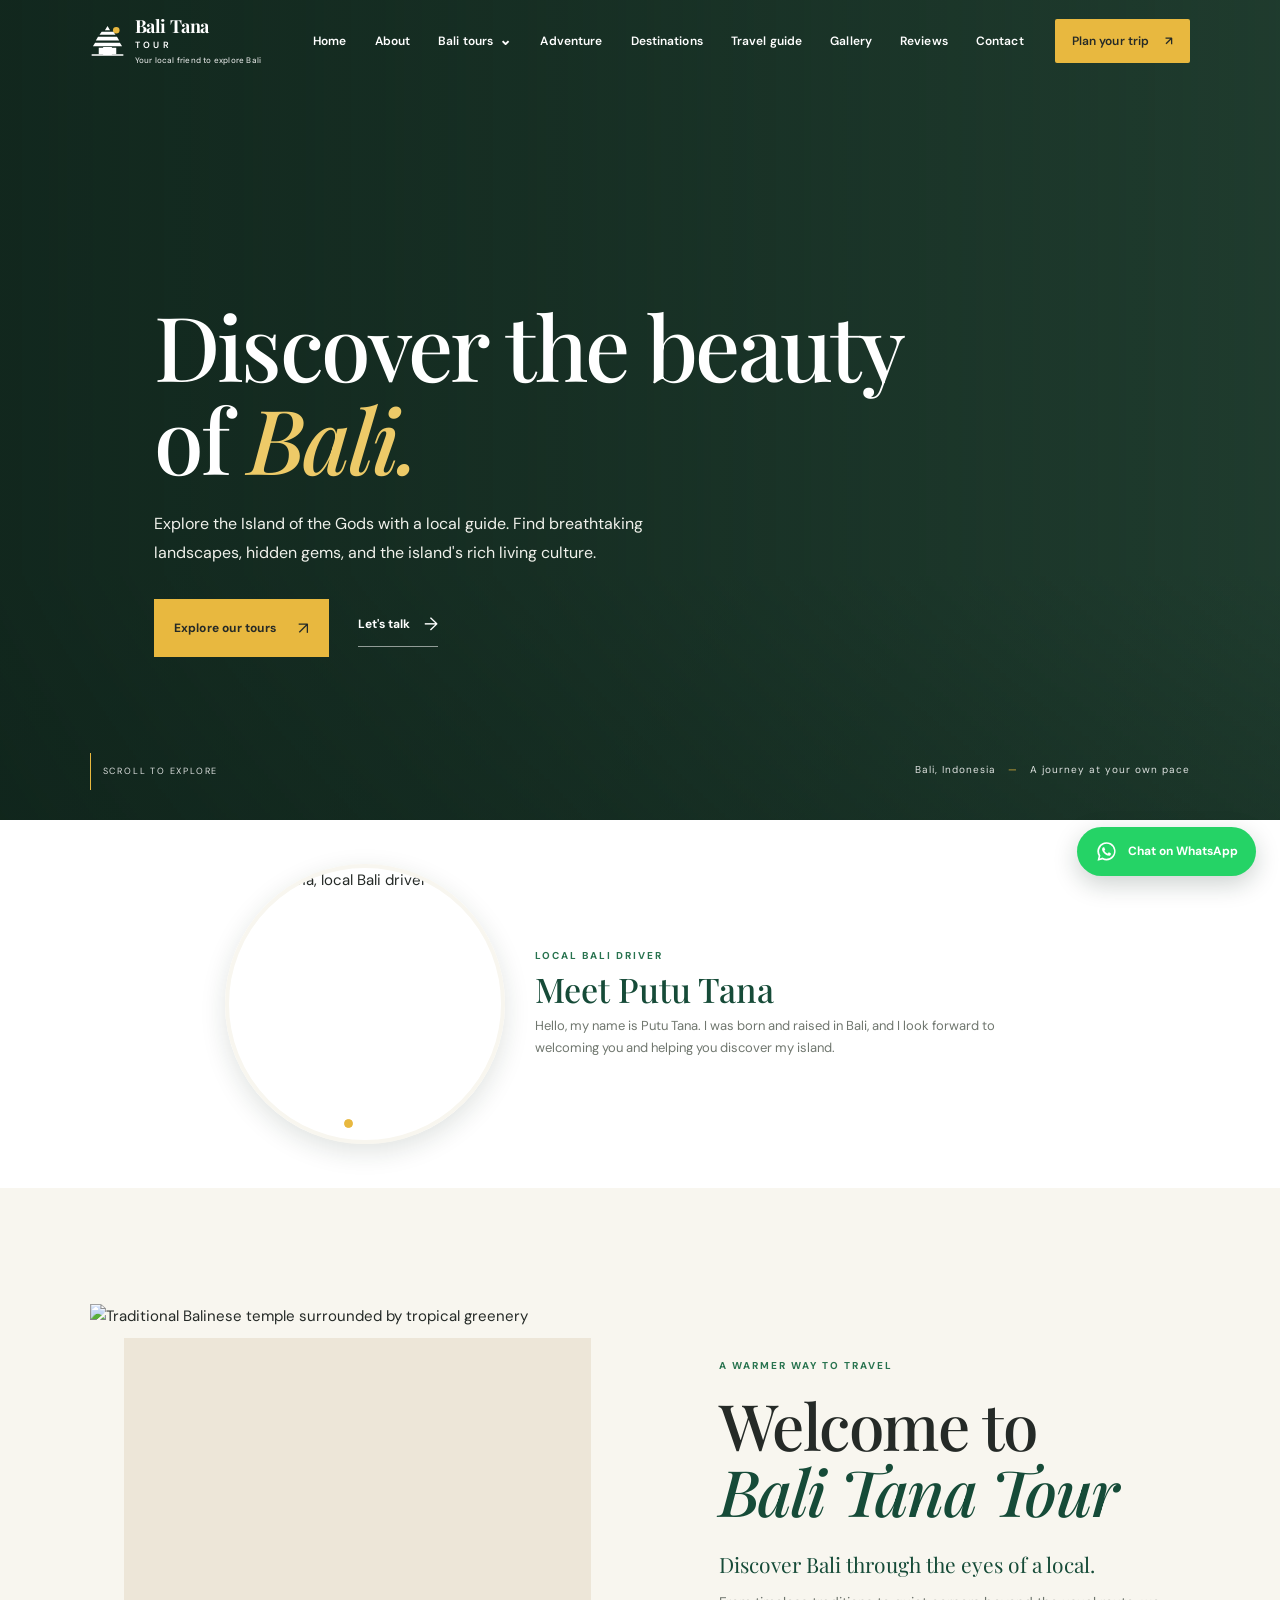
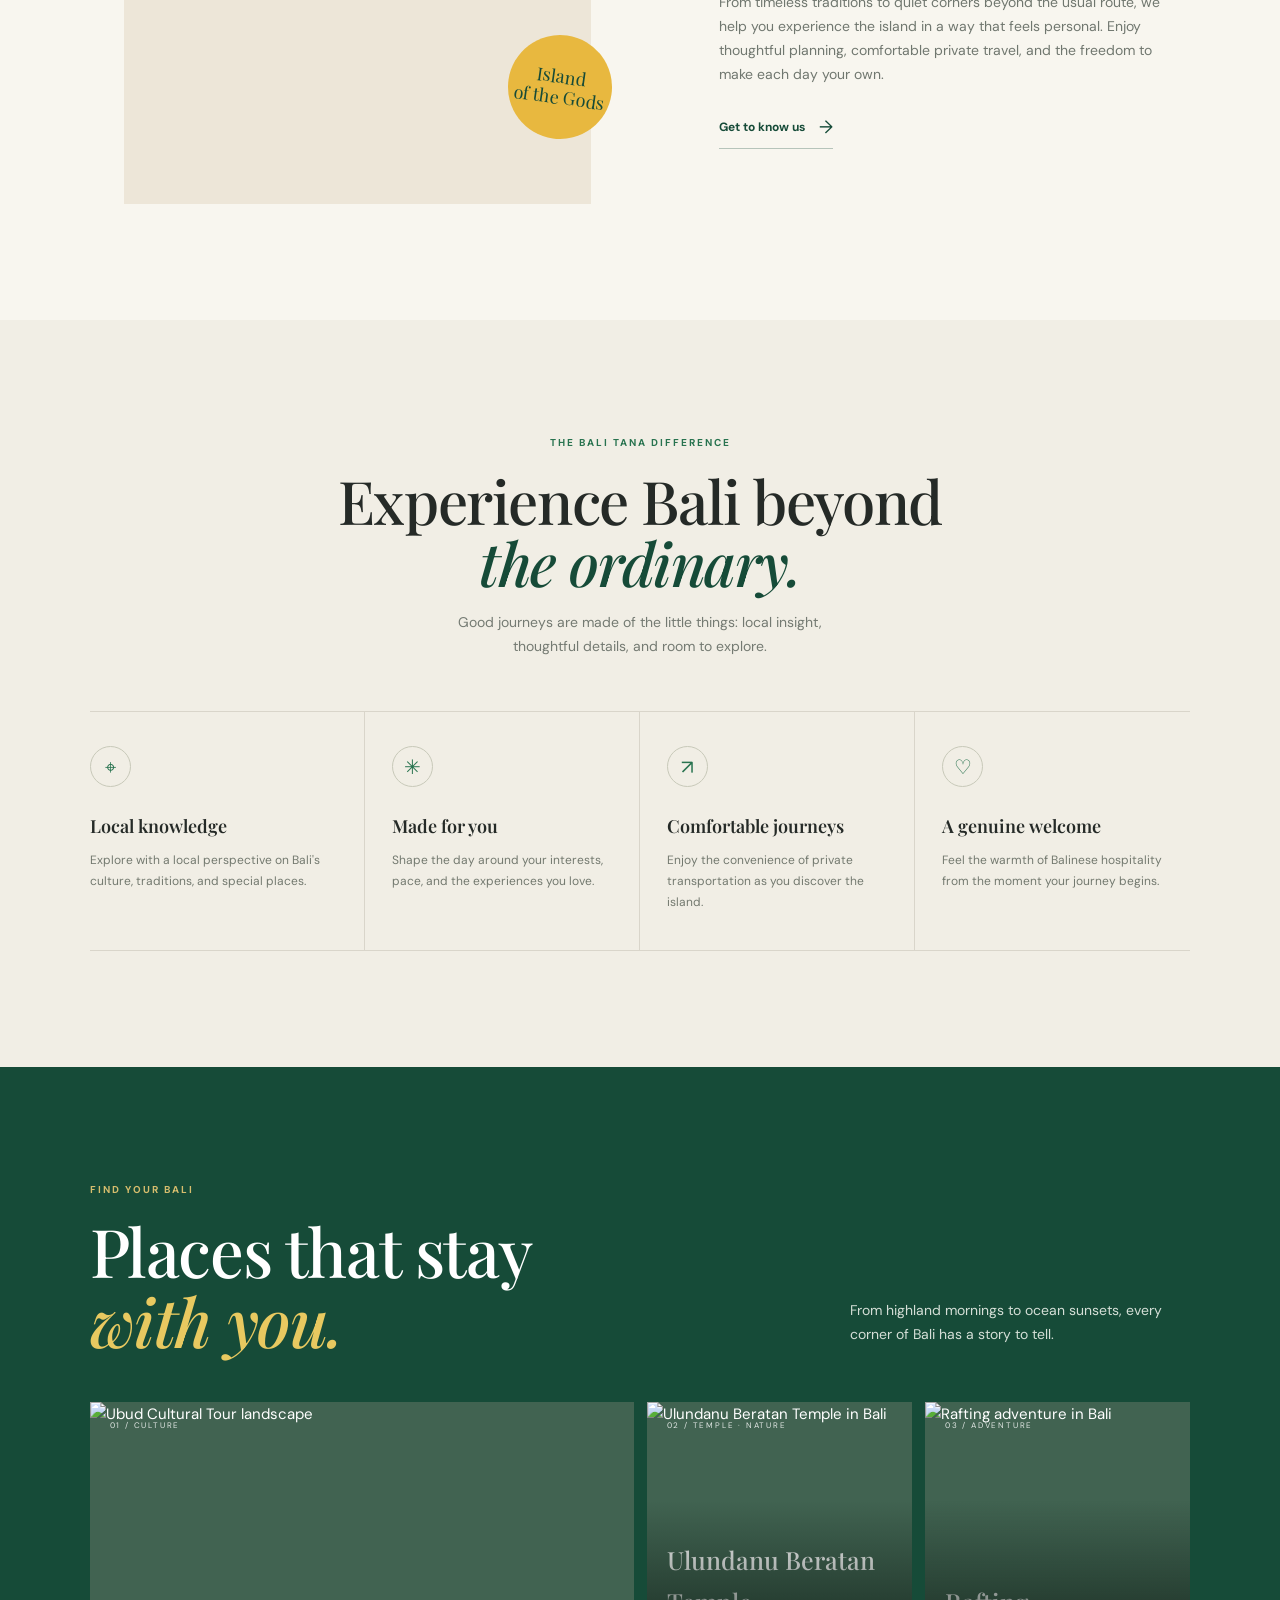
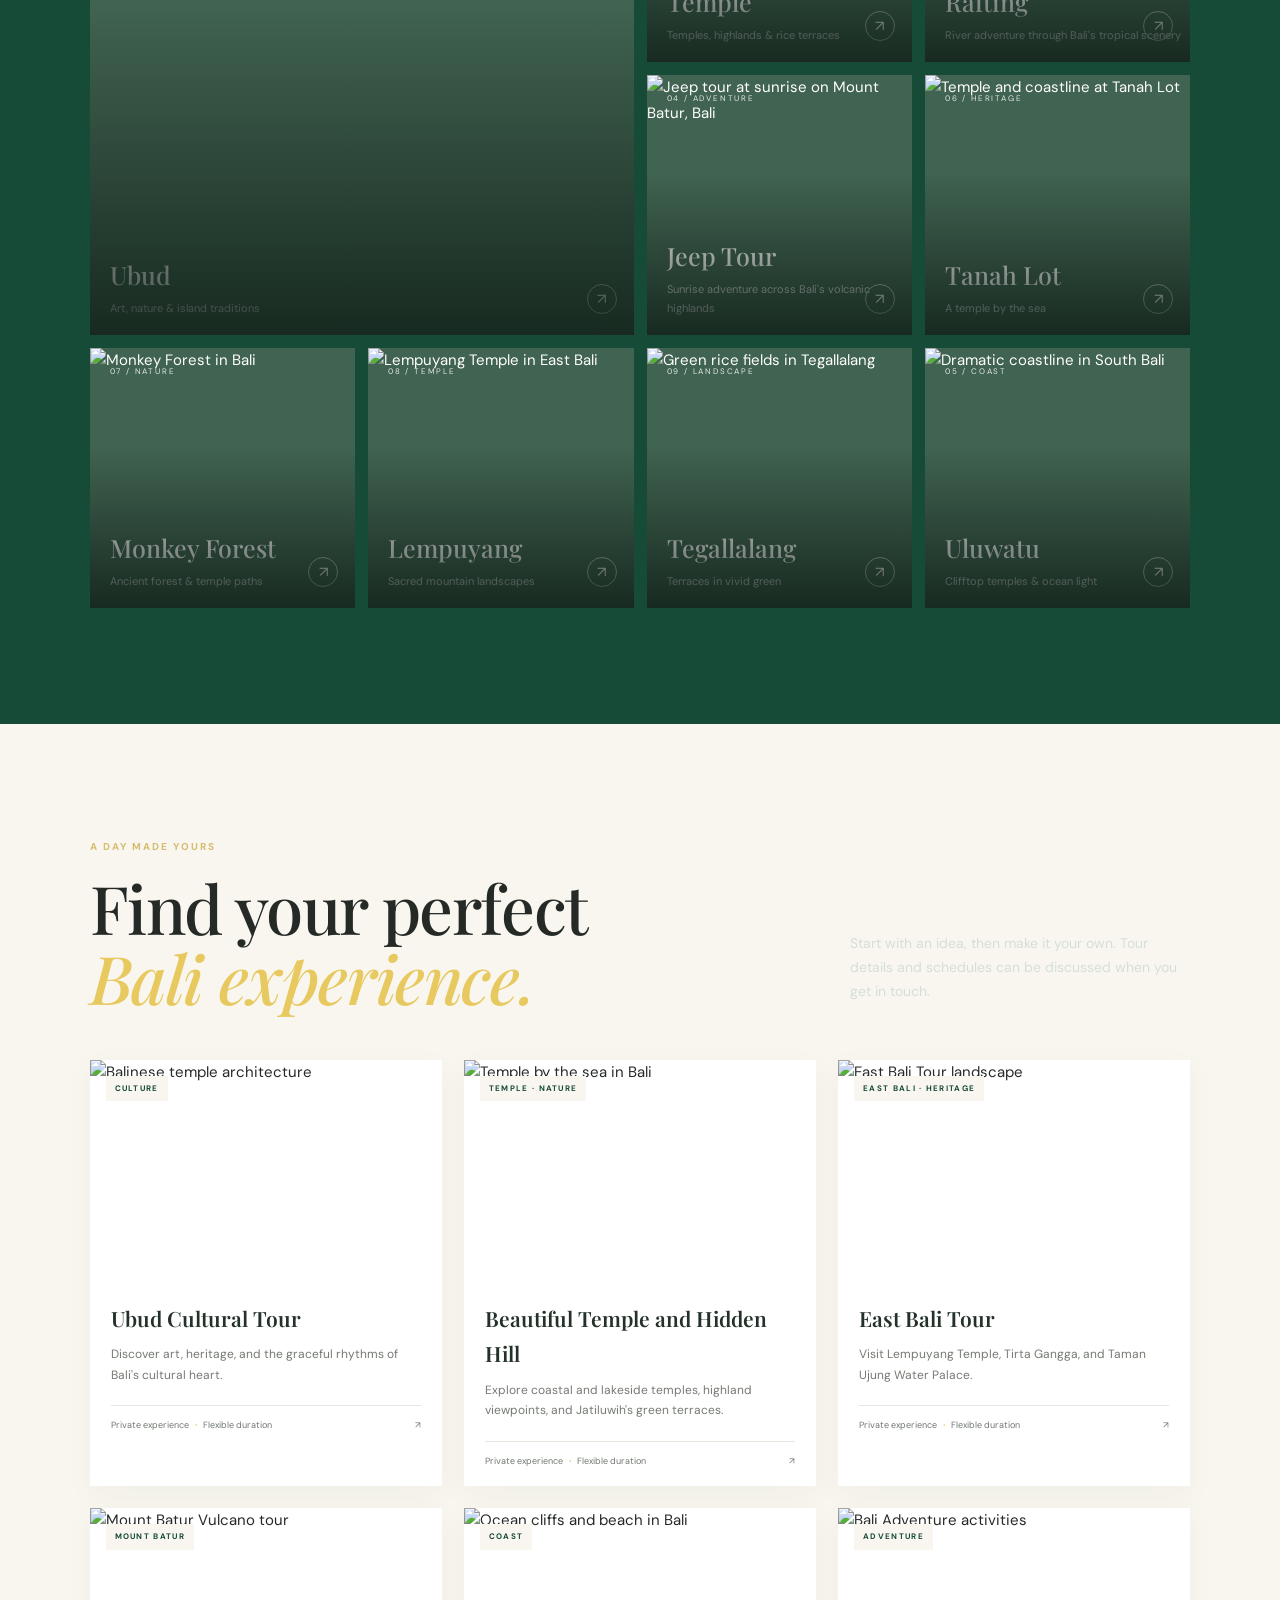
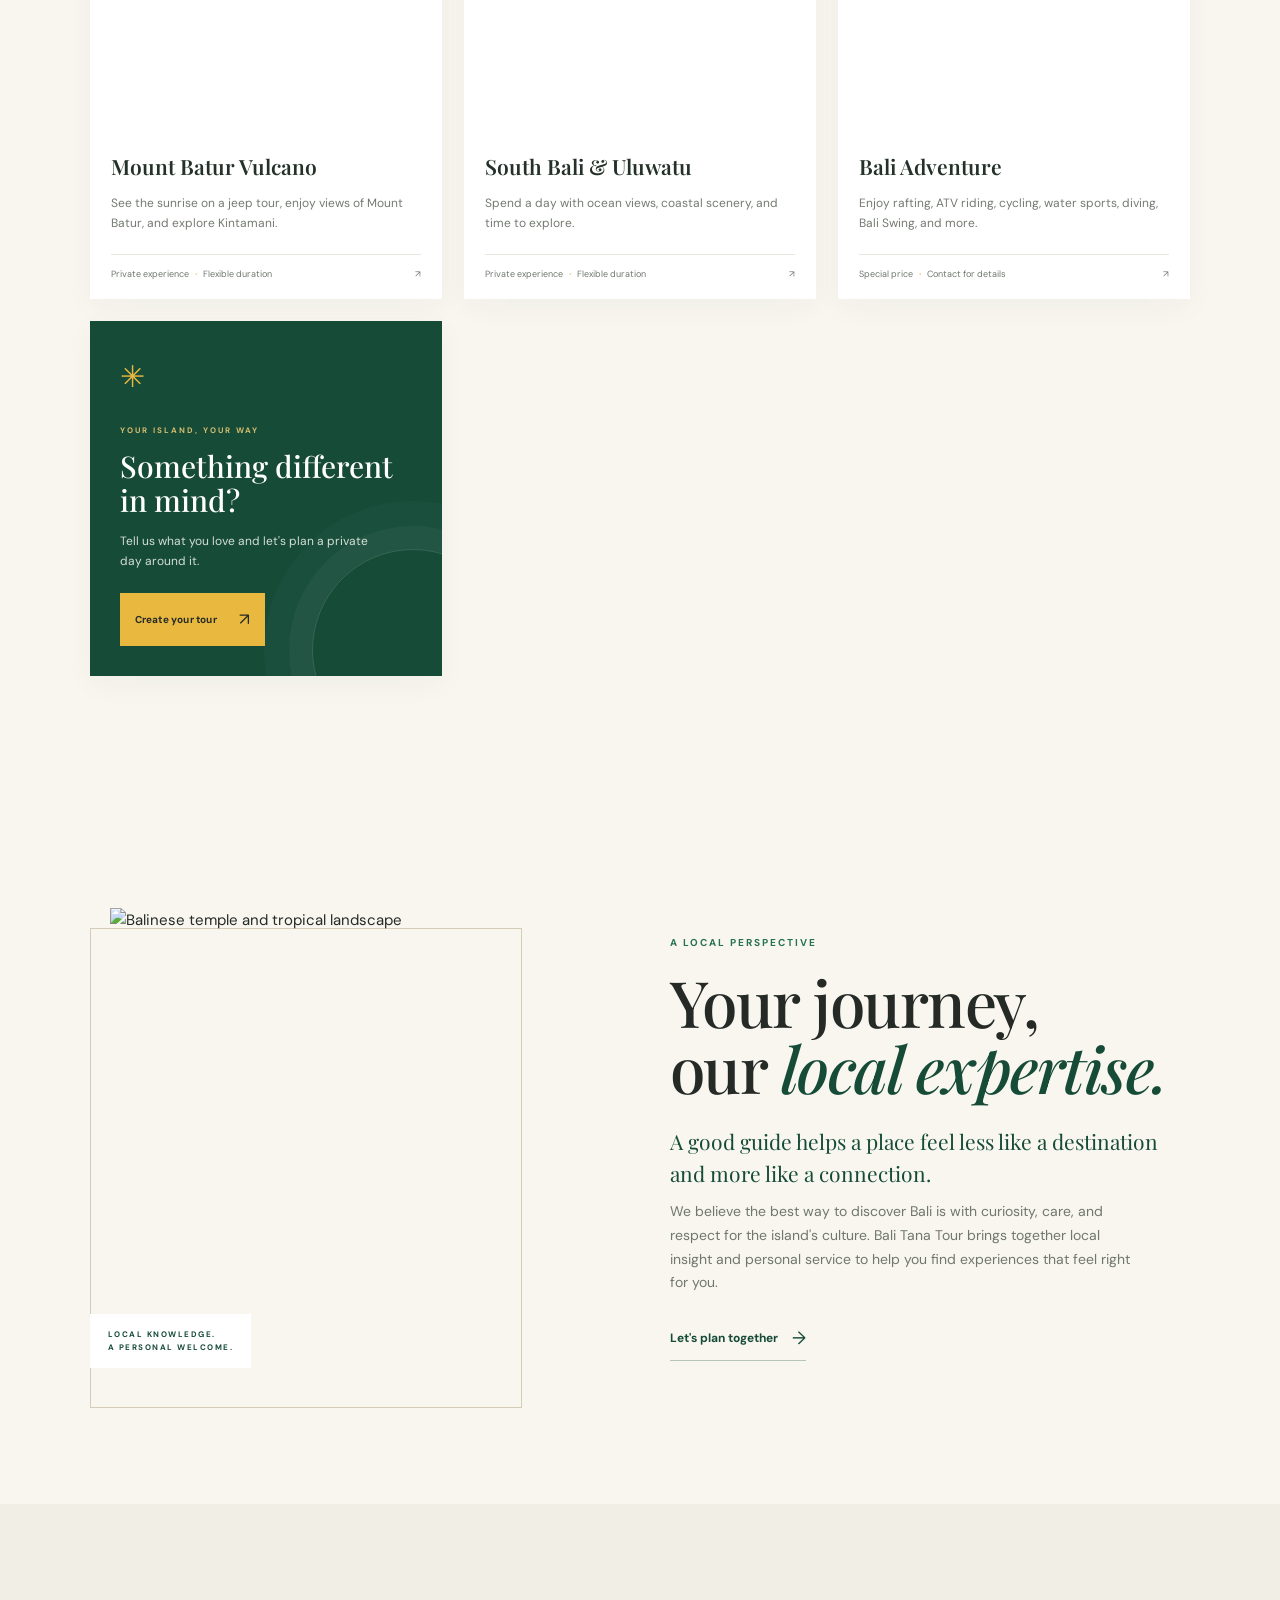
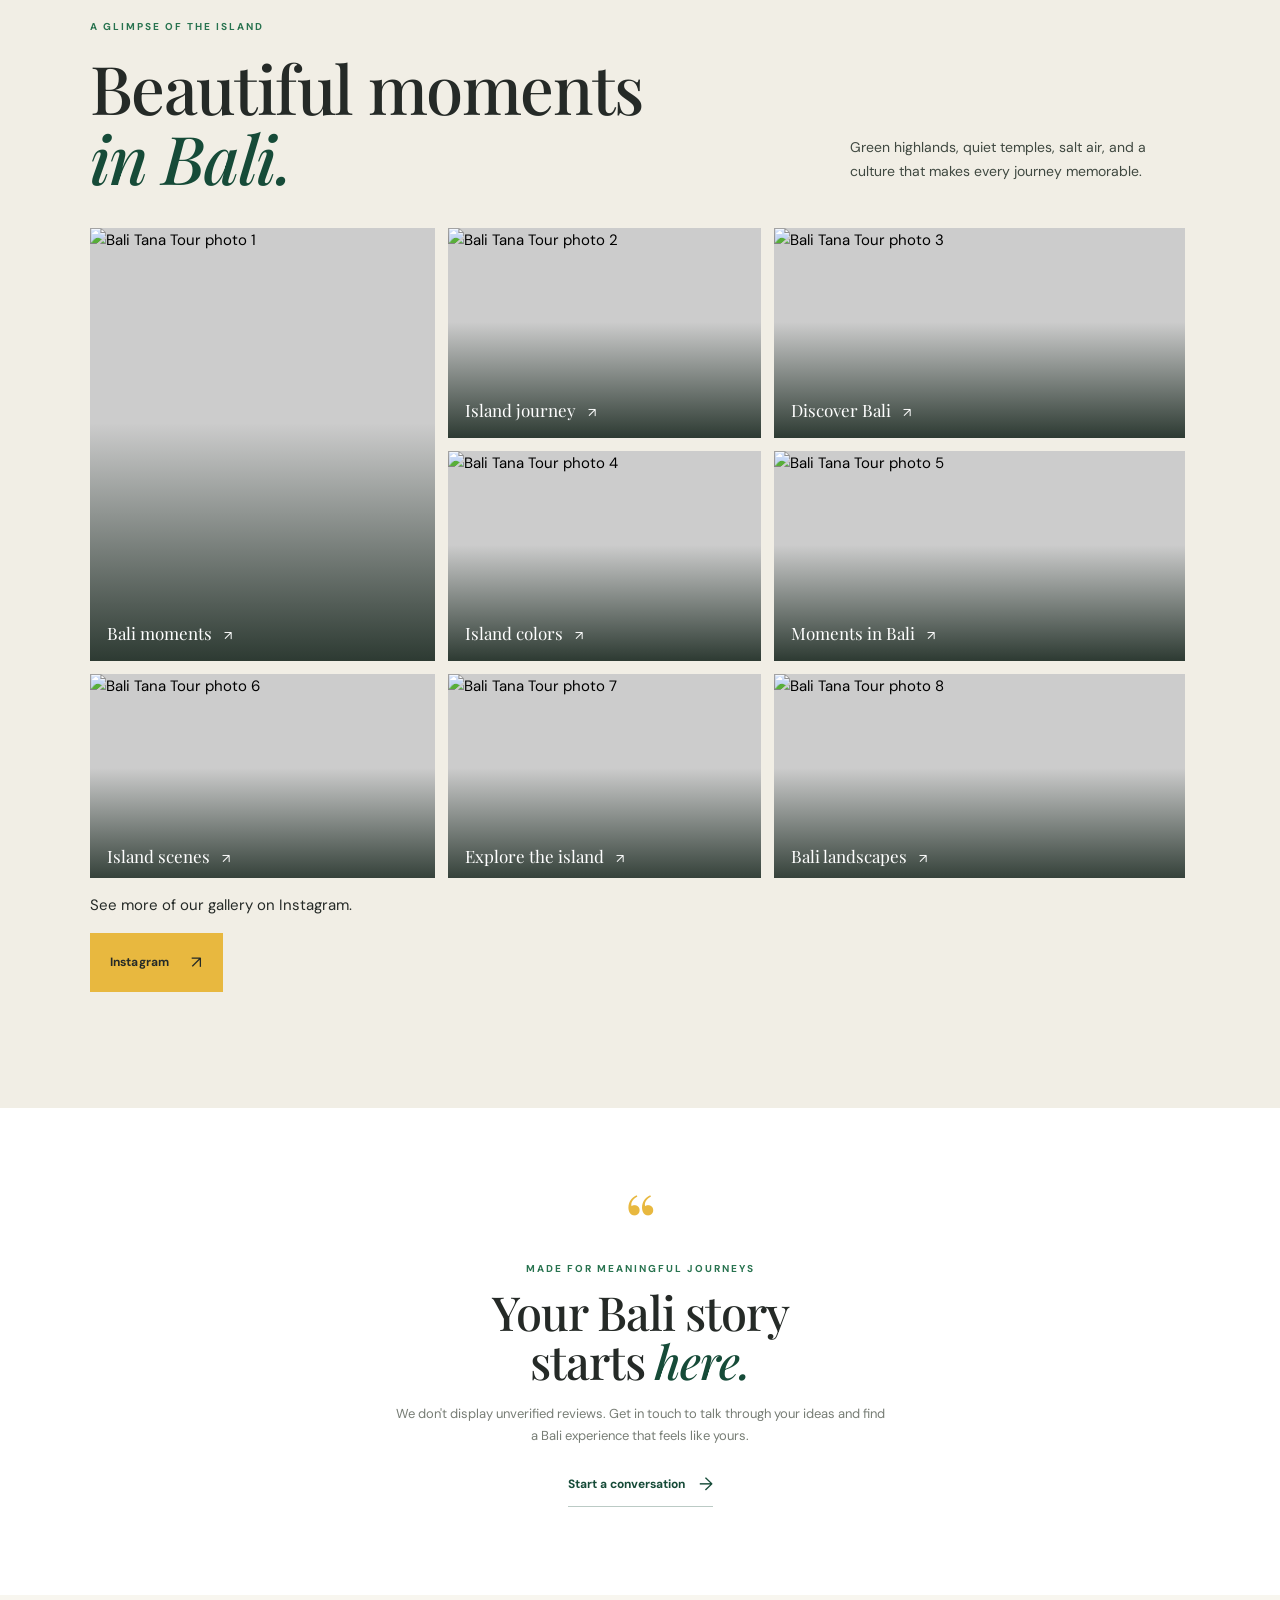
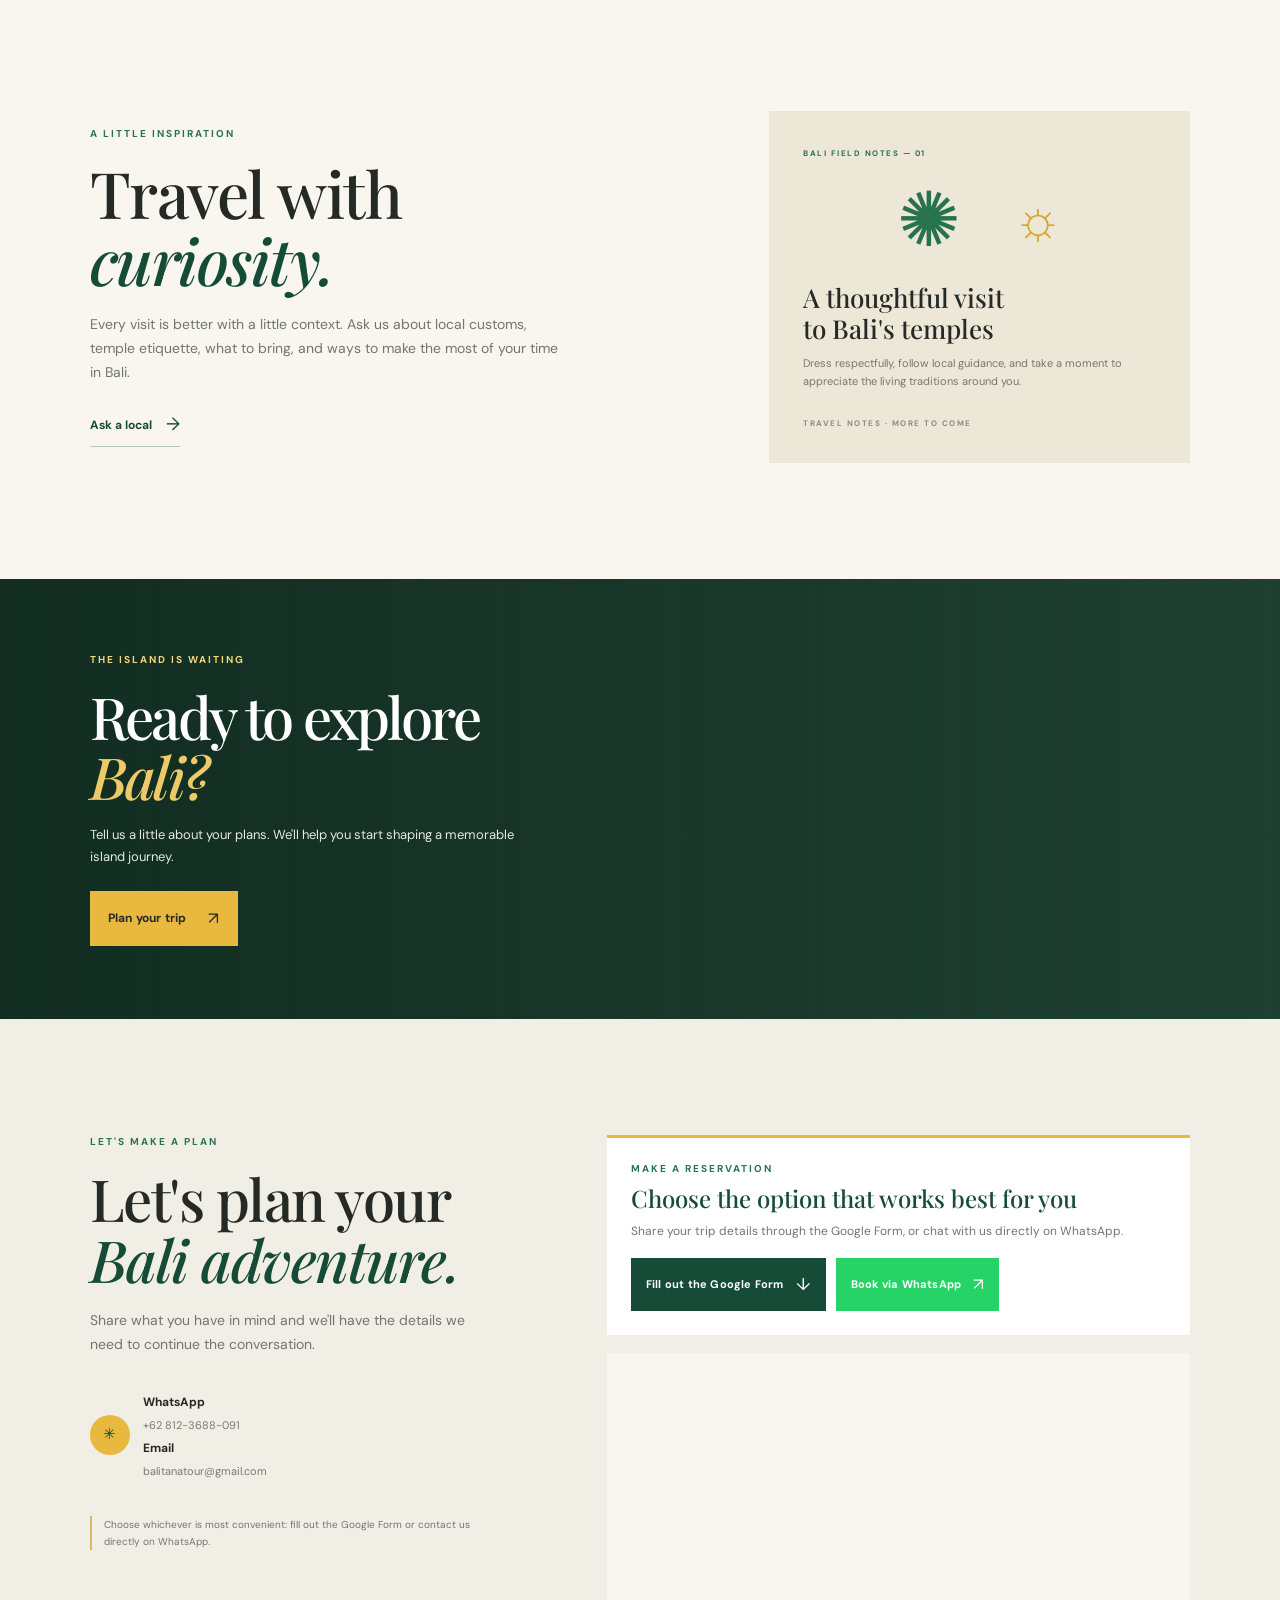
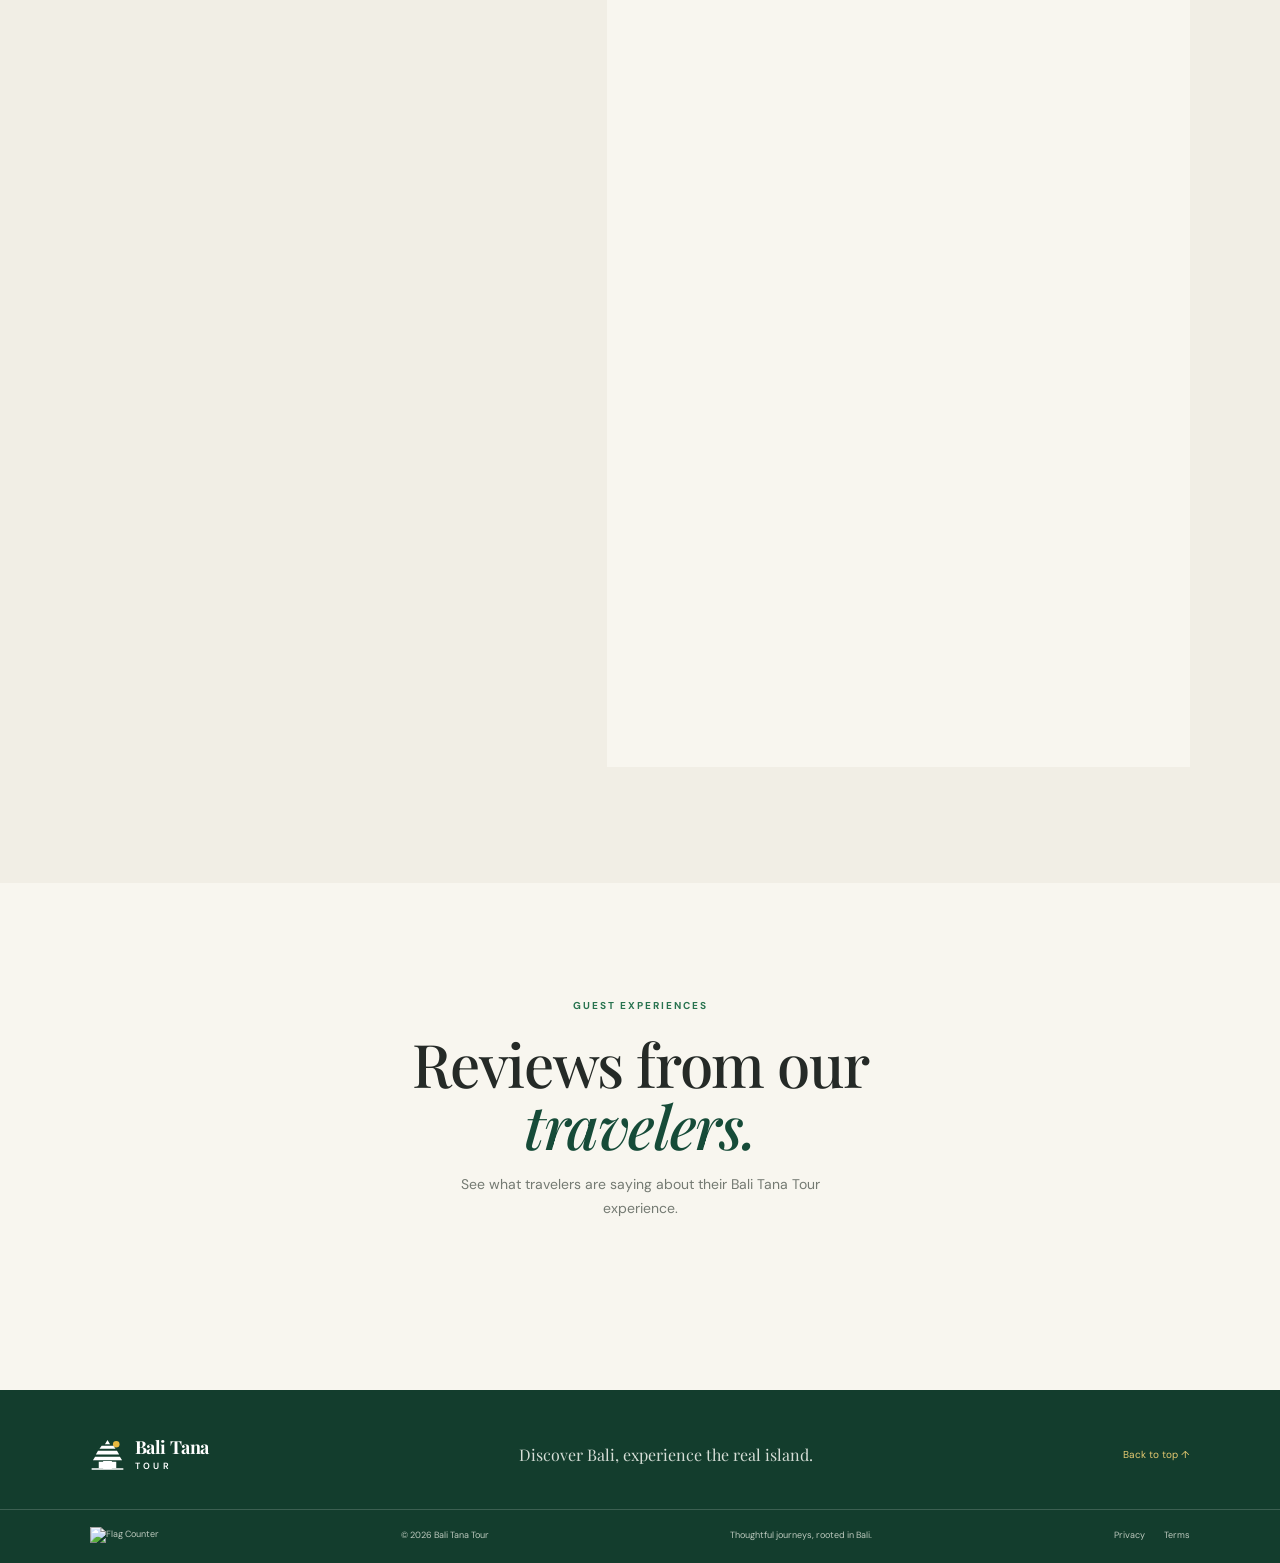
==== index.html @ b3847fdd "Update index.html" ====
<!DOCTYPE html>
<html lang="en">
<head>
  <meta charset="UTF-8" />
  <meta name="viewport" content="width=device-width, initial-scale=1" />
  <meta name="theme-color" content="#164b38" />
  <meta name="description" content="Discover Bali through the eyes of a local. Explore private tours, cultural experiences, and the island's most beautiful destinations with Bali Tana Tour." />
  <title>Bali Tana Tour | Discover Bali with a Local</title>
  <link rel="preconnect" href="https://images.unsplash.com" />
  <link rel="preconnect" href="https://fonts.googleapis.com" />
  <link rel="preconnect" href="https://fonts.gstatic.com" crossorigin />
  <link href="https://fonts.googleapis.com/css2?family=DM+Sans:wght@400;500;600;700&family=Playfair+Display:wght@500;600;700&display=swap" rel="stylesheet" />
  <link rel="stylesheet" href="styles.css" />
</head>
<body>
  <header class="site-header" id="top">
    <a class="brand" href="#top" aria-label="Bali Tana Tour home">
      <span class="brand-mark" aria-hidden="true"><svg viewBox="0 0 48 48" role="img" aria-hidden="true"><circle cx="36" cy="10" r="4.5" fill="#e8b83f"/><path d="M24 4 20.5 10h7L24 4Zm-8 8h16l3 4H13l3-4Zm-5 7h26l3 5H8l3-5Zm-4 8h34l3 5H4l3-5Zm5 7h24v9H12z" fill="currentColor"/><path d="M19 34h10v9H19z" fill="none" stroke="currentColor" stroke-width="2"/><path d="M3 44h42" fill="none" stroke="currentColor" stroke-width="2" stroke-linecap="round"/></svg></span>
      <span class="brand-name">Bali Tana <span>Tour</span><span class="brand-tagline">Your local friend to explore Bali</span></span>
    </a>
    <button class="menu-toggle" aria-label="Open navigation" aria-expanded="false"><span></span><span></span></button>
    <nav class="main-nav" aria-label="Main navigation">
      <a href="#top">Home</a><a href="#about">About</a><div class="nav-trip-menu"><button class="nav-trip-toggle" type="button" aria-expanded="false" aria-controls="home-trip-options">Bali tours <span aria-hidden="true">⌄</span></button><div class="nav-trip-options" id="home-trip-options"><a href="ubud-cultural-tour.html">Ubud Cultural Tour</a><a href="beautiful-temple-hidden-hill.html">Beautiful Temple and Hidden Hill</a><a href="east-bali-tour.html">East Bali Tour</a><a href="mount-batur-volcano.html">Mount Batur Volcano</a><a href="south-bali-uluwatu.html">South Bali &amp; Uluwatu</a></div></div><a href="bali-adventure.html">Adventure</a><a href="#destinations">Destinations</a><a href="#guide">Travel guide</a><a href="#gallery">Gallery</a><a href="reviews.html">Reviews</a><a href="#contact">Contact</a>
      <a class="nav-cta" href="#contact">Plan your trip <span aria-hidden="true">↗</span></a>
      <div class="menu-socials" aria-label="Social media">
        <a class="menu-social-icon" href="https://www.instagram.com/pututana12?psln=bndvMjRodXF5cmQ2" target="_blank" rel="noopener noreferrer" aria-label="Instagram"><svg viewBox="0 0 24 24" role="img" aria-label="Instagram"><rect x="3" y="3" width="18" height="18" rx="5" fill="none" stroke="currentColor" stroke-width="2"/><circle cx="12" cy="12" r="4" fill="none" stroke="currentColor" stroke-width="2"/><circle cx="17.5" cy="6.5" r="1.2" fill="currentColor"/></svg></a>
        <span class="menu-social-icon" aria-label="TikTok"><svg viewBox="0 0 24 24" role="img" aria-label="TikTok"><path fill="currentColor" d="M19.6 7.1a5.6 5.6 0 0 1-3.5-1.2v8.3a5.8 5.8 0 1 1-5-5.7v3a2.8 2.8 0 1 0 2 2.7V2.8h3a5.6 5.6 0 0 0 3.5 3.4v.9Z"/></svg></span>
        <span class="menu-social-icon" aria-label="Facebook"><svg viewBox="0 0 24 24" role="img" aria-label="Facebook"><path fill="currentColor" d="M13.4 21v-8h2.7l.4-3.1h-3.1v-2c0-.9.3-1.5 1.6-1.5h1.7V3.6c-.3 0-1.3-.1-2.5-.1-2.5 0-4.2 1.5-4.2 4.3v2.1H7.2V13H10v8h3.4Z"/></svg></span>
      </div>
    </nav>
  </header>

  <main>
    <section class="hero" aria-label="Discover Bali">
      <div class="hero-image" role="img" aria-label="Sunrise over a lush Balinese landscape"></div>
      <div class="hero-content wrap">
        <h1>Discover the beauty<br />of <em>Bali.</em></h1>
        <p>Explore the Island of the Gods with a local guide. Find breathtaking landscapes, hidden gems, and the island's rich living culture.</p>
        <div class="hero-actions"><a class="button button-gold" href="#tours">Explore our tours <span>↗</span></a><a class="text-link light-link" href="#contact">Let's talk <span>→</span></a></div>
      </div>
      <a class="scroll-note" href="#welcome"><span></span> Scroll to explore</a>
      <div class="hero-caption">Bali, Indonesia <span>—</span> A journey at your own pace</div>
    </section>

    <section class="driver-intro" aria-label="Meet your local Bali driver">
      <div class="driver-portrait driver-slider" role="group" aria-label="Photos of Putu Tana">
        <img class="driver-slide is-active" data-site-image-key="driver-photo-1" src="https://blogger.googleusercontent.com/img/b/R29vZ2xl/AVvXsEiFtb0AYvvngHZpq5uta-E4LDLSvbU2Fd7Lr5lOfrkJMDSK_wmNNUG2fIz3KrVLy2BSUADTUdjDtS6toPNKgGjT_8Q7g7Ogc9akmenlB-g3gfNtucS6WxtR81TXP0xolMt456fkVib1JEOi3JAzFMEKy09Yufn-mSj3m25rn9spx3wNIBzXsIzfkewrQCo/s3008/14078.jpg" alt="Putu Tana, local Bali driver" loading="lazy" aria-hidden="false">
        <img class="driver-slide" data-site-image-key="driver-photo-2" src="https://blogger.googleusercontent.com/img/b/R29vZ2xl/AVvXsEhS1XcR7ESkzObDrkADgg4UZSfjcUK4l25rmzJgkLXMNFdtIzlQf5JKjYmqxGF3vd_PressgB_cEVBVVKwIUwe2f2wltP3BAVXD0rQFvHhkrPedkNb3aBK3mieI_0L1uh439TdxBK7uCsud7sMuZXBseJ5ZS1D_QWOVCAiXsCN-abiFjt9Wag-choYBM34/s1600/13648.jpg" alt="Putu Tana, local Bali driver" loading="lazy" aria-hidden="true">
        <img class="driver-slide" data-site-image-key="driver-photo-3" src="https://blogger.googleusercontent.com/img/b/R29vZ2xl/AVvXsEjjQXpRnQTR7qGfqhVe_3QPecGe0ij81Sfsd04JBMZX8V701_-KfY35ZFGjDhzvXg2mnTXTp4VGdNgOZxqRNPjh_bU0q0i6kRHv0LSWlSL67_fZ9Dx6U-zUZDYql8dlKUjKRE2v3mJsnedBs7-CSvKZFlCPK8Gai_f3Fzes5a2DrVChdM3xBigXfru3DBk/s1671/13995.png" alt="Putu Tana, local Bali driver" loading="lazy" aria-hidden="true">
        <div class="driver-slider-dots" aria-label="Choose a photo">
          <button class="is-active" type="button" aria-label="Show photo 1" aria-pressed="true"></button>
          <button type="button" aria-label="Show photo 2" aria-pressed="false"></button>
          <button type="button" aria-label="Show photo 3" aria-pressed="false"></button>
        </div>
      </div>
      <div class="driver-intro-copy"><span class="eyebrow">Local Bali Driver</span><h2>Meet Putu Tana</h2><p>Hello, my name is Putu Tana. I was born and raised in Bali, and I look forward to welcoming you and helping you discover my island.</p></div>
    </section>

    <section class="welcome section-space" id="welcome">
      <div class="wrap welcome-grid">
        <div class="welcome-art"><img src="https://images.unsplash.com/photo-1537996194471-e657df975ab4?auto=format&fit=crop&w=1000&q=85" alt="Traditional Balinese temple surrounded by tropical greenery" loading="lazy"><span class="image-stamp">Island<br />of the Gods</span></div>
        <div class="welcome-copy"><span class="eyebrow">A warmer way to travel</span><h2>Welcome to<br /><em>Bali Tana Tour</em></h2><p class="lead">Discover Bali through the eyes of a local.</p><p>From timeless traditions to quiet corners beyond the usual route, we help you experience the island in a way that feels personal. Enjoy thoughtful planning, comfortable private travel, and the freedom to make each day your own.</p><a class="text-link" href="#about">Get to know us <span>→</span></a></div>
      </div>
    </section>

    <section class="why section-space">
      <div class="wrap"><div class="section-heading centered"><span class="eyebrow">The Bali Tana difference</span><h2>Experience Bali beyond<br /><em>the ordinary.</em></h2><p>Good journeys are made of the little things: local insight, thoughtful details, and room to explore.</p></div>
        <div class="feature-grid">
          <article class="feature"><span class="feature-icon">⌖</span><h3>Local knowledge</h3><p>Explore with a local perspective on Bali's culture, traditions, and special places.</p></article>
          <article class="feature"><span class="feature-icon">✳</span><h3>Made for you</h3><p>Shape the day around your interests, pace, and the experiences you love.</p></article>
          <article class="feature"><span class="feature-icon">↗</span><h3>Comfortable journeys</h3><p>Enjoy the convenience of private transportation as you discover the island.</p></article>
          <article class="feature"><span class="feature-icon">♡</span><h3>A genuine welcome</h3><p>Feel the warmth of Balinese hospitality from the moment your journey begins.</p></article>
        </div>
      </div>
    </section>

    <section class="destinations section-space" id="destinations">
      <div class="wrap"><div class="section-heading heading-row"><div><span class="eyebrow">Find your Bali</span><h2>Places that stay<br /><em>with you.</em></h2></div><p>From highland mornings to ocean sunsets, every corner of Bali has a story to tell.</p></div>
        <div class="destination-grid">
          <a class="destination-card destination-large" href="#ubud-cultural-tour" aria-label="View Ubud Cultural Tour"><img src="https://blogger.googleusercontent.com/img/b/R29vZ2xl/AVvXsEjbiUkYugns68FSY4gE_6SIPHIz1HBPO0tyr-YJaQQ80d082GSACk5zM28mzwzO4pAH9jsVrnW98PQibfHmvYIOtaygyRFPZcd0MXmGkHPwsZoOo-3Okdk4WVLmBDu6IZZ7imi586JrPrKabxFQnKJTBjX03gZ1I4IjX7FPtNPIUtHqVHAqi8cH6yMw864/s1536/13958.png" alt="Ubud Cultural Tour landscape" loading="lazy"><span class="destination-number">01 / CULTURE</span><div class="destination-info"><h3>Ubud</h3><p>Art, nature & island traditions</p></div><span class="card-arrow">↗</span></a>
          <a class="destination-card" href="#beautiful-temple-tour" aria-label="View Beautiful Temple and Hidden Hill tour"><img src="https://blogger.googleusercontent.com/img/b/R29vZ2xl/AVvXsEj0LLrVW_QI5xJK3WAB0Gc51kCeKP24rvycJ4VgHSrYYwD4E5RWAS53ebFbJznJrzDPVzYwT5hoCdXmSelJVKPY9I0jrV_uoa7FbY0qY0EHj5sM9ZG8723TWPeqUDVB6xAAV04HwahGFVp_HdWryX4gr6HauyvkwIvLN-7GpEU5Cx0hQSxw3yt-AIqJCSw/s678/13922.jpg" alt="Ulundanu Beratan Temple in Bali" loading="lazy"><span class="destination-number">02 / TEMPLE · NATURE</span><div class="destination-info"><h3>Ulundanu Beratan Temple</h3><p>Temples, highlands &amp; rice terraces</p></div><span class="card-arrow">↗</span></a>
          <a class="destination-card" href="#bali-adventure" aria-label="View Bali Adventure rafting"><img src="https://encrypted-tbn0.gstatic.com/images?q=tbn:ANd9GcS60HqrhD6PQL-XPgjpX-AXevVrtcr9odsu9tdz_hDq1PrYRlsazKe-WyZD&s=10" alt="Rafting adventure in Bali" loading="lazy"><span class="destination-number">03 / ADVENTURE</span><div class="destination-info"><h3>Rafting</h3><p>River adventure through Bali's tropical scenery</p></div><span class="card-arrow">↗</span></a>
          <a class="destination-card" href="#mount-batur-volcano" aria-label="See the Mount Batur Vulcano tour"><img src="https://www.balisunrisetrekkingandtour.com/wp-content/uploads/2022/09/Wisata-Jeep-4WD-Sunrise-Gunung-Batur-Bali-6e1deec5-db8c-49f5-8284-74869dcd5d24.jpg" alt="Jeep tour at sunrise on Mount Batur, Bali" loading="lazy"><span class="destination-number">04 / ADVENTURE</span><div class="destination-info"><h3>Jeep Tour</h3><p>Sunrise adventure across Bali's volcanic highlands</p></div><span class="card-arrow">↗</span></a>
          <a class="destination-card" href="#beautiful-temple-tour"><img src="https://images.unsplash.com/photo-1518548419970-58e3b4079ab2?auto=format&fit=crop&w=850&q=85" alt="Temple and coastline at Tanah Lot" loading="lazy"><span class="destination-number">06 / HERITAGE</span><div class="destination-info"><h3>Tanah Lot</h3><p>A temple by the sea</p></div><span class="card-arrow">↗</span></a>
          <a class="destination-card" href="#ubud-cultural-tour" aria-label="View Ubud Cultural Tour"><img src="https://blogger.googleusercontent.com/img/b/R29vZ2xl/AVvXsEiiam9q_K5SaCgWqvRC8NjWYu7E6qbupv_9tkZp2ViGxjxoazI4OKjQRb4ufbf6aBsZva73KzBYnIJBwjpUVHRvBd1FNBCXgHUJnNaqSjUXi5gnnDWjYj9OX9s2Qa3lOEcoTGq6bfZHr184Js0fXAWjA8gVbulKrBmZHK2TQRZmHAd44Q3ibjQ5sXXr6uc/s678/13761.jpg" alt="Monkey Forest in Bali" loading="lazy"><span class="destination-number">07 / NATURE</span><div class="destination-info"><h3>Monkey Forest</h3><p>Ancient forest & temple paths</p></div><span class="card-arrow">↗</span></a>
          <a class="destination-card" href="#east-bali-tour" aria-label="View East Bali Tour"><img src="https://finnsholidays.com/wp-content/uploads/2026/06/Lempuyang-Temple-1.webp" alt="Lempuyang Temple in East Bali" loading="lazy"><span class="destination-number">08 / TEMPLE</span><div class="destination-info"><h3>Lempuyang</h3><p>Sacred mountain landscapes</p></div><span class="card-arrow">↗</span></a>
          <a class="destination-card" href="#ubud-cultural-tour"><img src="https://blogger.googleusercontent.com/img/b/R29vZ2xl/AVvXsEjE_kfoHUA03ICAK1NQ-a5T8ADXt8SoSnzPrYUZ9jqtBpg7uU2H7Mz8JSR3hbR9EWoS5J03jsHFH8c3OSdVy-O_KS-TRee2Cfco2nixU3FA-Ve8v1cxVjMzCu3OPG7jUnyDyawouLavPWSP0_piWQj3dsRjRE5-WF85CcS6QSxwPYhdEVLPFmhkMTzy6mU/s2560/13762.jpg" alt="Green rice fields in Tegallalang" loading="lazy"><span class="destination-number">09 / LANDSCAPE</span><div class="destination-info"><h3>Tegallalang</h3><p>Terraces in vivid green</p></div><span class="card-arrow">↗</span></a>
          <a class="destination-card" href="#south-bali-uluwatu-tour"><img src="https://media.tacdn.com/media/attractions-splice-spp-674x446/r/34/90/2f/9f/caption.jpg" alt="Dramatic coastline in South Bali" loading="lazy"><span class="destination-number">05 / COAST</span><div class="destination-info"><h3>Uluwatu</h3><p>Clifftop temples & ocean light</p></div><span class="card-arrow">↗</span></a>
        </div>
      </div>
    </section>

    <section class="tours section-space" id="tours">
      <div class="wrap"><div class="section-heading heading-row"><div><span class="eyebrow">A day made yours</span><h2>Find your perfect<br /><em>Bali experience.</em></h2></div><p>Start with an idea, then make it your own. Tour details and schedules can be discussed when you get in touch.</p></div>
        <div class="tour-grid">
          <a class="tour-card" id="ubud-cultural-tour" href="ubud-cultural-tour.html" aria-label="View Ubud Cultural Tour details"><div class="tour-image"><img src="https://blogger.googleusercontent.com/img/b/R29vZ2xl/AVvXsEjlagyslr7D3I_vDY_6lus2ngh0Xm5YkC29MFL9LAZACs1WotFq8qeyB7ll28dy7AjzFtUP1jmP4f_agcD4Wu4GNCUExEn8zZHTxJNGydgAzNf9RSoPJeC8tjcWPxxfFAM-sN9kHoc9z9YbNMaM0o8XrF1-29EPzjfyo1jWqi9NWPusbu1EFFkIVlMp7l4/s1600/13765.png" alt="Balinese temple architecture" loading="lazy"><span class="tour-tag">CULTURE</span></div><div class="tour-body"><h3>Ubud Cultural Tour</h3><p>Discover art, heritage, and the graceful rhythms of Bali's cultural heart.</p><div class="tour-foot"><span>Private experience <b>·</b> Flexible duration</span><span aria-hidden="true">↗</span></div></div></a>
          <a class="tour-card" id="beautiful-temple-tour" href="beautiful-temple-hidden-hill.html" aria-label="View Beautiful Temple and Hidden Hill tour details"><div class="tour-image"><img src="https://blogger.googleusercontent.com/img/b/R29vZ2xl/AVvXsEguD5Ja5A2AFqgzJHJRMz4B2D9wq3ywf-HD7GZp1ull19Ke7p2pdZ2_VIH3W7Y0LhHnUtojONkCOY-2ttAGlsflDXXRkG_JUm2B1R7pOzCqj4AlWWfxW0vu2lrjmOaVTG9Zab3w-caejc2Z-Zot7zpdio4wpKescjqw9n-2IruMkK0kznEP7wY9GUoAkK0/w400-h225/13925.png" alt="Temple by the sea in Bali" loading="lazy"><span class="tour-tag">TEMPLE · NATURE</span></div><div class="tour-body"><h3>Beautiful Temple and Hidden Hill</h3><p>Explore coastal and lakeside temples, highland viewpoints, and Jatiluwih's green terraces.</p><div class="tour-foot"><span>Private experience <b>·</b> Flexible duration</span><span aria-hidden="true">↗</span></div></div></a>
          <a class="tour-card" id="east-bali-tour" href="east-bali-tour.html" aria-label="View East Bali Tour details"><div class="tour-image"><img src="https://blogger.googleusercontent.com/img/b/R29vZ2xl/AVvXsEhQddH1qlgALd_bYjyVqhhF1WAzP7GA48L04_sXnuuZtTWOkPBbwyyoDOr97nw97Yg22OEOhBqy-GmRxAojb4si6G8VqkKfMW73opUkEXfyn8lJBONHdKaOWpOsnuj9DuSlaKLdU1t_ZD8wzZknz18SekMeRtnz_im8Xeer1ITF_1MpvcnpKd-NVyAKHLk/s1671/13932.png" alt="East Bali Tour landscape" loading="lazy"><span class="tour-tag">EAST BALI · HERITAGE</span></div><div class="tour-body"><h3>East Bali Tour</h3><p>Visit Lempuyang Temple, Tirta Gangga, and Taman Ujung Water Palace.</p><div class="tour-foot"><span>Private experience <b>·</b> Flexible duration</span><span aria-hidden="true">↗</span></div></div></a>
          <a class="tour-card" id="mount-batur-volcano" href="mount-batur-volcano.html" aria-label="View Mount Batur Vulcano tour details"><div class="tour-image"><img src="https://blogger.googleusercontent.com/img/b/R29vZ2xl/AVvXsEj_OZfrPpnuB4XeMJ25WYzVn8qo6cKBom_uzM2NO0Jd_iUbml_61rHHFx8BNjts3yvFxYkmzmpz3XiyvbT-aRz2AFVmUPkghYuaIbGQpF4Hw6Fn6OP_chYvSygUkNykfmqk-YjQIFdQFJ23b9eKNr19CdFLEab8z1FYEhl-G7m3a9e5rWULHgDNRItmoKg/s1536/13974.png" alt="Mount Batur Vulcano tour" loading="lazy"><span class="tour-tag">MOUNT BATUR</span></div><div class="tour-body"><h3>Mount Batur Vulcano</h3><p>See the sunrise on a jeep tour, enjoy views of Mount Batur, and explore Kintamani.</p><div class="tour-foot"><span>Private experience <b>·</b> Flexible duration</span><span aria-hidden="true">↗</span></div></div></a>
          <a class="tour-card" id="south-bali-uluwatu-tour" href="south-bali-uluwatu.html" aria-label="View South Bali and Uluwatu tour details"><div class="tour-image"><img src="https://blogger.googleusercontent.com/img/b/R29vZ2xl/AVvXsEjhuvc1Qx_fMpjQzvbnEniEqeafNrjQFc4fAGrwDndGzImqq_3nlbA9ZgDcHRpcGYjvB2T5pUstvtmk5wxemgPSIyoiUP2GHVqqWSRoWcliUEyJZOplAT9m_Ma0qsc_pPK07ZGHYJLAHvEs3kJhi8LvdFdvOQoceD052SYClryWBdD1rHEOXDULyo6AGeU/s1671/14275.png" alt="Ocean cliffs and beach in Bali" loading="lazy"><span class="tour-tag">COAST</span></div><div class="tour-body"><h3>South Bali & Uluwatu</h3><p>Spend a day with ocean views, coastal scenery, and time to explore.</p><div class="tour-foot"><span>Private experience <b>·</b> Flexible duration</span><span aria-hidden="true">↗</span></div></div></a>
          <a class="tour-card" id="bali-adventure" href="bali-adventure.html" aria-label="View Bali Adventure activities"><div class="tour-image"><img src="https://blogger.googleusercontent.com/img/b/R29vZ2xl/AVvXsEj-KF5AxFPS84drtgiyj0rN5BF3VWQR3D-EA8kGGsmbploL_En5g8Xn7en-Pf0KkjDsLTqGOyl9JVB3a8dPchlNGgn24FhgGfyCqKH4FZPS-rMoDljUBPN4-8V4mw89GQK9Ei-Z0PdozGVbCJYn3tQvQ_mMuasvuLOxaC5S0VrjB7KQ3okWvLGTtprPhCE/w1684-h1069-p-k-no-nu/14936.png" alt="Bali Adventure activities" loading="lazy"><span class="tour-tag">ADVENTURE</span></div><div class="tour-body"><h3>Bali Adventure</h3><p>Enjoy rafting, ATV riding, cycling, water sports, diving, Bali Swing, and more.</p><div class="tour-foot"><span>Special price <b>·</b> Contact for details</span><span aria-hidden="true">↗</span></div></div></a>
          <article class="tour-card custom-card"><span class="custom-icon">✳</span><span class="eyebrow light-eyebrow">Your island, your way</span><h3>Something different<br />in mind?</h3><p>Tell us what you love and let's plan a private day around it.</p><a class="button button-gold" href="#contact">Create your tour <span>↗</span></a></article>
        </div>
      </div>
    </section>

    <section class="about section-space" id="about">
      <div class="wrap about-grid"><div class="about-photo"><img src="https://images.unsplash.com/photo-1537996194471-e657df975ab4?auto=format&fit=crop&w=900&q=85" alt="Balinese temple and tropical landscape" loading="lazy"><span class="photo-note">LOCAL KNOWLEDGE.<br />A PERSONAL WELCOME.</span></div><div class="about-copy"><span class="eyebrow">A local perspective</span><h2>Your journey,<br />our <em>local expertise.</em></h2><p class="lead">A good guide helps a place feel less like a destination and more like a connection.</p><p>We believe the best way to discover Bali is with curiosity, care, and respect for the island's culture. Bali Tana Tour brings together local insight and personal service to help you find experiences that feel right for you.</p><a class="text-link" href="#contact">Let's plan together <span>→</span></a></div></div>
    </section>

    <section class="gallery section-space" id="gallery">
      <div class="wrap"><div class="section-heading heading-row"><div><span class="eyebrow">A glimpse of the island</span><h2>Beautiful moments<br /><em>in Bali.</em></h2></div><p>Green highlands, quiet temples, salt air, and a culture that makes every journey memorable.</p></div><div class="gallery-grid">
        <button class="gallery-item gallery-tall" data-full="https://blogger.googleusercontent.com/img/b/R29vZ2xl/AVvXsEgbFWyAiKKjSNdyBe5epp7-uP7PWBKIj1rVf05GvD4Thi0wWsk17s8931R-hPOXoxRAsRnUl-Do7-45KxoITcg-8-6lI9jYje31g7dD4OMqQXqS1W-1EtkEwoh4gSKJcWkPwllLxMLIW3IzKOlT9baW3K0VM-pdk5kD_gAodFL2oBy1fHvgoUWP2mhVFhU/s1280/14478.jpg" aria-label="View Bali photo 1"><img src="https://blogger.googleusercontent.com/img/b/R29vZ2xl/AVvXsEgbFWyAiKKjSNdyBe5epp7-uP7PWBKIj1rVf05GvD4Thi0wWsk17s8931R-hPOXoxRAsRnUl-Do7-45KxoITcg-8-6lI9jYje31g7dD4OMqQXqS1W-1EtkEwoh4gSKJcWkPwllLxMLIW3IzKOlT9baW3K0VM-pdk5kD_gAodFL2oBy1fHvgoUWP2mhVFhU/s1280/14478.jpg" alt="Bali Tana Tour photo 1" loading="lazy"><span>Bali moments <i>↗</i></span></button>
        <button class="gallery-item" data-full="https://blogger.googleusercontent.com/img/b/R29vZ2xl/AVvXsEhwzVk9hHbYllqrgGC0EK6FLqyyaOW9pVPxCjP6L1eci1Tec_QRJPhgtkOR1SGBc6Wrp3l6GJ9r-u9EjZchrJd9_O6YD4C8QtrH0PrIZRiXtuEAp4QxW6Dat4xw0CpbbaGAQdmmZZskoeNXZG2VdSc-2e5wptsKAF-9uZSkn3w3cfwQHz1BGwSkm4k9KY4/s1600/14561.jpg" aria-label="View Bali photo 2"><img src="https://blogger.googleusercontent.com/img/b/R29vZ2xl/AVvXsEhwzVk9hHbYllqrgGC0EK6FLqyyaOW9pVPxCjP6L1eci1Tec_QRJPhgtkOR1SGBc6Wrp3l6GJ9r-u9EjZchrJd9_O6YD4C8QtrH0PrIZRiXtuEAp4QxW6Dat4xw0CpbbaGAQdmmZZskoeNXZG2VdSc-2e5wptsKAF-9uZSkn3w3cfwQHz1BGwSkm4k9KY4/s1600/14561.jpg" alt="Bali Tana Tour photo 2" loading="lazy"><span>Island journey <i>↗</i></span></button>
        <button class="gallery-item gallery-wide" data-full="https://blogger.googleusercontent.com/img/b/R29vZ2xl/AVvXsEg4YotoDtYR60gtjz99ujhzbr1wRKYoivhXfyHznSEgiM6_oHbBLJMUbKs4vK16YHKi4sE606Iub0cugOHYaLPCWHVdV-6arEyuL7mxXosEqvuQm-DCgguLFQRWigcXdnd_ijMDTfTmEI9H5_xVzwDyd_NaOLPj6lXgWeFJotvCvjN2R2IekBdus_ZCQO8/s1280/14370.jpg" aria-label="View Bali photo 3"><img src="https://blogger.googleusercontent.com/img/b/R29vZ2xl/AVvXsEg4YotoDtYR60gtjz99ujhzbr1wRKYoivhXfyHznSEgiM6_oHbBLJMUbKs4vK16YHKi4sE606Iub0cugOHYaLPCWHVdV-6arEyuL7mxXosEqvuQm-DCgguLFQRWigcXdnd_ijMDTfTmEI9H5_xVzwDyd_NaOLPj6lXgWeFJotvCvjN2R2IekBdus_ZCQO8/s1280/14370.jpg" alt="Bali Tana Tour photo 3" loading="lazy"><span>Discover Bali <i>↗</i></span></button>
        <button class="gallery-item" data-full="https://blogger.googleusercontent.com/img/b/R29vZ2xl/[base64]/s1280/14497.jpg" aria-label="View Bali photo 4"><img src="https://blogger.googleusercontent.com/img/b/R29vZ2xl/[base64]/s1280/14497.jpg" alt="Bali Tana Tour photo 4" loading="lazy"><span>Island colors <i>↗</i></span></button>
        <button class="gallery-item" data-full="https://blogger.googleusercontent.com/img/b/R29vZ2xl/AVvXsEhOQDsiXoffru7Z83VKIClzmmGhZv35d7bYLzPamwy-KF78EKKkGuWRiFeR4yCg5MZVYZxnNFEBmOdGoWRSh9rCSeHa5olebhCVEobyFpcw8igPyGHfFICjwhXspLam7SGXQGm3pyS3Xo3bPWIduTBNKa4fgF7Cr0wok4B2MFrrqaK-JlrT09m-sCUI2_k/s1280/14449.jpg" aria-label="View Bali photo 5"><img src="https://blogger.googleusercontent.com/img/b/R29vZ2xl/AVvXsEhOQDsiXoffru7Z83VKIClzmmGhZv35d7bYLzPamwy-KF78EKKkGuWRiFeR4yCg5MZVYZxnNFEBmOdGoWRSh9rCSeHa5olebhCVEobyFpcw8igPyGHfFICjwhXspLam7SGXQGm3pyS3Xo3bPWIduTBNKa4fgF7Cr0wok4B2MFrrqaK-JlrT09m-sCUI2_k/s1280/14449.jpg" alt="Bali Tana Tour photo 5" loading="lazy"><span>Moments in Bali <i>↗</i></span></button>
        <button class="gallery-item" data-full="https://blogger.googleusercontent.com/img/b/R29vZ2xl/AVvXsEhLExZ-7Tus58e60zc8X2U1BkAcun22fcIKLZyxbkH6lEj0KJQ-rmZVNqBX-BlKbyUVkYj8f-GWaW6u69ggZc8JUe63bdN4pFzWDR6tz42FERRMr0PB63HSAg8KHJg-XK7lx8r9I7TbXClRBMCBsx6oVMm5T5D2I9gQXh-uNzXMj0RvU01LevBCFP7u2sw/s1280/14455.jpg" aria-label="View Bali photo 6"><img src="https://blogger.googleusercontent.com/img/b/R29vZ2xl/AVvXsEhLExZ-7Tus58e60zc8X2U1BkAcun22fcIKLZyxbkH6lEj0KJQ-rmZVNqBX-BlKbyUVkYj8f-GWaW6u69ggZc8JUe63bdN4pFzWDR6tz42FERRMr0PB63HSAg8KHJg-XK7lx8r9I7TbXClRBMCBsx6oVMm5T5D2I9gQXh-uNzXMj0RvU01LevBCFP7u2sw/s1280/14455.jpg" alt="Bali Tana Tour photo 6" loading="lazy"><span>Island scenes <i>↗</i></span></button>
        <button class="gallery-item" data-full="https://blogger.googleusercontent.com/img/b/R29vZ2xl/AVvXsEg2ukBTH8Cz8v5j5fMYUG37QDY-vqmW-sGpOgeM4E0CH4Na2wolVy-vU4SrlQzd_9VdtNOsx-Ig0ZIf_f3_029VcA95C7aNBMax_yn7fkw4Hi1_Hfy2rnitZyaNaxqXcRadTTUAleSsTWscikeHMG28NZHlvnE7f-6tVretF6gXth8l4gl2XvE2zrg_ZlM/s1280/14398.jpg" aria-label="View Bali photo 7"><img src="https://blogger.googleusercontent.com/img/b/R29vZ2xl/AVvXsEg2ukBTH8Cz8v5j5fMYUG37QDY-vqmW-sGpOgeM4E0CH4Na2wolVy-vU4SrlQzd_9VdtNOsx-Ig0ZIf_f3_029VcA95C7aNBMax_yn7fkw4Hi1_Hfy2rnitZyaNaxqXcRadTTUAleSsTWscikeHMG28NZHlvnE7f-6tVretF6gXth8l4gl2XvE2zrg_ZlM/s1280/14398.jpg" alt="Bali Tana Tour photo 7" loading="lazy"><span>Explore the island <i>↗</i></span></button>
        <button class="gallery-item" data-full="https://blogger.googleusercontent.com/img/b/R29vZ2xl/AVvXsEiSMd4NHjCvcKoUI_M_-OA76mvdXVdBETCwvz3_0DZnRHyQELHpCoqmfskHgfHJlIV2OhNwUplpH-9KH8ul8YmjKyzUmcm1kIUlqG0C0ZWFAlRc-5Lld_tjx3OP-AIYK6doCLyOjmTuipg2gA1EnSQLk8WhMZqOhNfKI_GUmaj0XjVdmzsrV6dTanP80SI/s1280/14362.jpg" aria-label="View Bali photo 8"><img src="https://blogger.googleusercontent.com/img/b/R29vZ2xl/AVvXsEiSMd4NHjCvcKoUI_M_-OA76mvdXVdBETCwvz3_0DZnRHyQELHpCoqmfskHgfHJlIV2OhNwUplpH-9KH8ul8YmjKyzUmcm1kIUlqG0C0ZWFAlRc-5Lld_tjx3OP-AIYK6doCLyOjmTuipg2gA1EnSQLk8WhMZqOhNfKI_GUmaj0XjVdmzsrV6dTanP80SI/s1280/14362.jpg" alt="Bali Tana Tour photo 8" loading="lazy"><span>Bali landscapes <i>↗</i></span></button>
        <button class="gallery-item" data-full="https://blogger.googleusercontent.com/img/b/R29vZ2xl/AVvXsEg4tQj4jdnMZg2jkBhOoK5uRPMqaodfRziUMnQdlLcx-J3zFh-q3dUYUMQbde3bb34kVYa-SV5XMPG5QYAVObHp-Nsq2Cs2JLK0VdP8wtq1iIvE3gVmI4T_BM6U2DREpMsO7jI289yfoDDH_LJgG-__kEQi8QRzRovgrTmVB0VbpLVTbSmfjq6efEYefxM/s1600/14634.jpg" aria-label="View Bali photo 9"><img src="https://blogger.googleusercontent.com/img/b/R29vZ2xl/AVvXsEg4tQj4jdnMZg2jkBhOoK5uRPMqaodfRziUMnQdlLcx-J3zFh-q3dUYUMQbde3bb34kVYa-SV5XMPG5QYAVObHp-Nsq2Cs2JLK0VdP8wtq1iIvE3gVmI4T_BM6U2DREpMsO7jI289yfoDDH_LJgG-__kEQi8QRzRovgrTmVB0VbpLVTbSmfjq6efEYefxM/s1600/14634.jpg" alt="Bali Tana Tour photo 9" loading="lazy"><span>Local memories <i>↗</i></span></button>
        <button class="gallery-item" data-full="https://blogger.googleusercontent.com/img/b/R29vZ2xl/AVvXsEiFtb0AYvvngHZpq5uta-E4LDLSvbU2Fd7Lr5lOfrkJMDSK_wmNNUG2fIz3KrVLy2BSUADTUdjDtS6toPNKgGjT_8Q7g7Ogc9akmenlB-g3gfNtucS6WxtR81TXP0xolMt456fkVib1JEOi3JAzFMEKy09Yufn-mSj3m25rn9spx3wNIBzXsIzfkewrQCo/s3008/14078.jpg" aria-label="View Bali photo 10"><img src="https://blogger.googleusercontent.com/img/b/R29vZ2xl/AVvXsEiFtb0AYvvngHZpq5uta-E4LDLSvbU2Fd7Lr5lOfrkJMDSK_wmNNUG2fIz3KrVLy2BSUADTUdjDtS6toPNKgGjT_8Q7g7Ogc9akmenlB-g3gfNtucS6WxtR81TXP0xolMt456fkVib1JEOi3JAzFMEKy09Yufn-mSj3m25rn9spx3wNIBzXsIzfkewrQCo/s3008/14078.jpg" alt="Bali Tana Tour photo 10" loading="lazy"><span>A Bali welcome <i>↗</i></span></button>
      </div>
        <div class="gallery-more">
          <p>See more of our gallery on Instagram.</p>
          <a class="button button-gold" href="https://www.instagram.com/pututana12?psln=bndvMjRodXF5cmQ2" target="_blank" rel="noopener noreferrer">Instagram <span aria-hidden="true">↗</span></a>
        </div>
      </div>
    </section>

    <section class="testimonial section-space"><div class="wrap testimonial-inner"><span class="quote-mark">“</span><span class="eyebrow">Made for meaningful journeys</span><h2>Your Bali story<br />starts <em>here.</em></h2><p>We don't display unverified reviews. Get in touch to talk through your ideas and find a Bali experience that feels like yours.</p><a class="text-link" href="#contact">Start a conversation <span>→</span></a></div></section>

    <section class="guide section-space" id="guide"><div class="wrap guide-grid"><div><span class="eyebrow">A little inspiration</span><h2>Travel with<br /><em>curiosity.</em></h2><p>Every visit is better with a little context. Ask us about local customs, temple etiquette, what to bring, and ways to make the most of your time in Bali.</p><a class="text-link" href="#contact">Ask a local <span>→</span></a></div><div class="guide-card"><span class="guide-index">BALI FIELD NOTES — 01</span><div class="guide-illustration" aria-hidden="true"><span>✺</span><span>☼</span></div><h3>A thoughtful visit<br />to Bali's temples</h3><p>Dress respectfully, follow local guidance, and take a moment to appreciate the living traditions around you.</p><span class="guide-coming">TRAVEL NOTES · MORE TO COME</span></div></div></section>

    <section class="cta-banner"><div class="cta-image"></div><div class="cta-content wrap"><span class="eyebrow light-eyebrow">The island is waiting</span><h2>Ready to explore<br /><em>Bali?</em></h2><p>Tell us a little about your plans. We'll help you start shaping a memorable island journey.</p><a class="button button-gold" href="#contact">Plan your trip <span>↗</span></a></div></section>

    <section class="contact section-space" id="contact"><div class="wrap contact-grid"><div class="contact-copy"><span class="eyebrow">Let's make a plan</span><h2>Let's plan your<br /><em>Bali adventure.</em></h2><p>Share what you have in mind and we'll have the details we need to continue the conversation.</p><div class="contact-aside"><span class="contact-aside-icon">✳</span><div><b>WhatsApp</b><p><a href="https://wa.me/628123688091" target="_blank" rel="noopener noreferrer">+62 812-3688-091</a></p><b>Email</b><p><a href="mailto:balitanatour@gmail.com">balitanatour@gmail.com</a></p></div></div><p class="form-disclaimer">Choose whichever is most convenient: fill out the Google Form or contact us directly on WhatsApp.</p></div>
      <div class="reservation-column">
        <div class="reservation-options">
          <span class="eyebrow">Make a reservation</span>
          <h3>Choose the option that works best for you</h3>
          <p>Share your trip details through the Google Form, or chat with us directly on WhatsApp.</p>
          <div class="reservation-actions">
            <a class="button button-green" href="#google-reservation-form">Fill out the Google Form <span aria-hidden="true">↓</span></a>
            <a class="button reservation-whatsapp" href="https://wa.me/628123688091?text=Hello%20Bali%20Tana%20Tour%2C%20I%20would%20like%20to%20ask%20about%20booking%20a%20tour%20in%20Bali." target="_blank" rel="noopener noreferrer">Book via WhatsApp <span aria-hidden="true">↗</span></a>
          </div>
        </div>
        <div class="google-form-wrap" id="google-reservation-form">
          <iframe class="google-form-embed" src="https://docs.google.com/forms/d/e/1FAIpQLSdjHH8GC0tmoPpwJl3hLN9zsQliSlSHuCT8N9MMs6xG6iqXmQ/viewform?embedded=true" title="Bali Tana Tour reservation form" loading="lazy">Loading…</iframe>
        </div>
      </div></div></section>

    <section class="reviews-section section-space" id="reviews">
      <div class="wrap">
        <div class="section-heading centered">
          <span class="eyebrow">Guest experiences</span>
          <h2>Reviews from our<br /><em>travelers.</em></h2>
          <p>See what travelers are saying about their Bali Tana Tour experience.</p>
        </div>
        <script defer async src="https://cdn.trustindex.io/loader.js?e38486385c14128515066a278c7"></script>
      </div>
    </section>
  </main>

  <footer class="site-footer"><div class="wrap footer-top"><a class="brand footer-brand" href="#top"><span class="brand-mark" aria-hidden="true"><svg viewBox="0 0 48 48" role="img" aria-hidden="true"><circle cx="36" cy="10" r="4.5" fill="#e8b83f"/><path d="M24 4 20.5 10h7L24 4Zm-8 8h16l3 4H13l3-4Zm-5 7h26l3 5H8l3-5Zm-4 8h34l3 5H4l3-5Zm5 7h24v9H12z" fill="currentColor"/><path d="M19 34h10v9H19z" fill="none" stroke="currentColor" stroke-width="2"/><path d="M3 44h42" fill="none" stroke="currentColor" stroke-width="2" stroke-linecap="round"/></svg></span><span class="brand-name">Bali Tana <span>Tour</span></span></a><p>Discover Bali, experience the real island.</p><a href="#top" class="back-top">Back to top ↑</a></div><div class="wrap footer-bottom"><a href="https://info.flagcounter.com/gjDF"><img src="https://s05.flagcounter.com/count2/gjDF/bg_FFFFFF/txt_000000/border_CCCCCC/columns_2/maxflags_10/viewers_0/labels_0/pageviews_0/flags_0/percent_0/" alt="Flag Counter" border="0"></a><span>© <span id="year"></span> Bali Tana Tour</span><span>Thoughtful journeys, rooted in Bali.</span><div><a href="#contact">Privacy</a><a href="#contact">Terms</a></div></div></footer>

  <a class="whatsapp-float" href="https://wa.me/628123688091?text=Hello%20Bali%20Tana%20Tour%2C%20I%20would%20like%20to%20ask%20about%20your%20private%20tours%20in%20Bali." target="_blank" rel="noopener noreferrer" aria-label="Contact Bali Tana Tour on WhatsApp">
    <svg viewBox="0 0 32 32" aria-hidden="true"><path d="M16 3a12.7 12.7 0 0 0-10.9 19.2L3.5 29l7-1.8A12.7 12.7 0 1 0 16 3Zm0 23.1c-1.8 0-3.5-.5-5-1.4l-.4-.2-4.1 1.1 1.1-4-.3-.4A10.4 10.4 0 1 1 16 26.1Zm5.7-7.8c-.3-.2-1.8-.9-2.1-1-.3-.1-.5-.2-.7.2s-.8 1-.9 1.2-.3.2-.6.1a8.5 8.5 0 0 1-2.5-1.5 9.3 9.3 0 0 1-1.7-2.1c-.2-.3 0-.5.1-.6l.5-.6c.2-.2.2-.3.3-.5s0-.4 0-.5-.7-1.7-1-2.3c-.2-.6-.5-.5-.7-.5h-.6c-.2 0-.5.1-.8.4s-1.1 1.1-1.1 2.6 1.1 3 1.2 3.2c.2.2 2.2 3.4 5.3 4.7.7.3 1.2.5 1.6.6.7.2 1.3.2 1.8.1.6-.1 1.8-.7 2.1-1.4.3-.7.3-1.3.2-1.4-.1-.2-.3-.3-.6-.4Z"/></svg>
    <span>Chat on WhatsApp</span>
  </a>
  <dialog class="lightbox" id="lightbox"><button class="lightbox-close" aria-label="Close image">×</button><img src="" alt="Expanded Bali gallery photograph"></dialog>
  <script src="https://cdn.jsdelivr.net/npm/@supabase/supabase-js@2"></script>
  <script src="supabase-config.js"></script>
  <script src="script.js"></script>
</body>
</html>
---- styles.css ----
:root{--forest:#164b38;--green:#28734f;--gold:#e8b83f;--cream:#f8f6ef;--beige:#ede6d8;--ink:#252a27;--muted:#71766f;--serif:'Playfair Display',Georgia,serif;--sans:'DM Sans',Arial,sans-serif;--gutter:clamp(22px,7vw,112px)}
*{box-sizing:border-box}html{scroll-behavior:smooth;scroll-padding-top:85px}body{margin:0;background:var(--cream);color:var(--ink);font-family:var(--sans);font-size:15px;line-height:1.7;-webkit-font-smoothing:antialiased}img{display:block;width:100%;height:100%;object-fit:cover}a{color:inherit;text-decoration:none}button,input,select,textarea{font:inherit}.wrap{width:min(1320px,100%);margin:auto;padding-left:var(--gutter);padding-right:var(--gutter)}.section-space{padding-top:116px;padding-bottom:116px}.site-header{height:82px;position:fixed;z-index:20;top:0;left:0;right:0;display:flex;align-items:center;justify-content:space-between;padding:0 var(--gutter);color:#fff;transition:background .25s,color .25s,box-shadow .25s}.site-header.scrolled,.site-header.menu-open{background:rgba(248,246,239,.97);color:var(--forest);box-shadow:0 5px 24px #182b2012;backdrop-filter:blur(12px)}.brand{display:inline-flex;align-items:center;gap:10px;flex-shrink:0}.brand-mark{width:35px;height:35px;color:currentColor}.brand-mark svg{width:100%;height:100%}.brand-name{font-family:var(--serif);font-size:18px;line-height:1.1;font-weight:700;letter-spacing:-.4px}.brand-name span{display:block;font-family:var(--sans);font-size:9px;letter-spacing:3.4px;text-transform:uppercase;font-weight:600;margin-top:4px}.brand-name .brand-tagline{font-size:8px;letter-spacing:.2px;text-transform:none;font-weight:500;margin-top:5px;white-space:nowrap;opacity:.85}.main-nav{display:flex;align-items:center;gap:clamp(14px,2.2vw,32px)}.main-nav>a{font-size:12px;font-weight:600;letter-spacing:.1px;transition:opacity .2s}.main-nav>a:hover{opacity:.7}.main-nav .nav-cta{background:var(--gold);color:var(--ink);padding:12px 17px;border-radius:2px;margin-left:3px}.nav-cta span{padding-left:13px}.menu-toggle{display:none}.hero{height:min(820px,100svh);min-height:650px;position:relative;display:flex;align-items:center;color:white;background:#213e30;overflow:hidden}.hero-image,.cta-image{position:absolute;inset:0;background-image:linear-gradient(90deg,rgba(12,31,23,.72) 0%,rgba(12,31,23,.48) 43%,rgba(12,31,23,.08) 100%),linear-gradient(0deg,rgba(12,31,23,.2),transparent 30%),url('https://blogger.googleusercontent.com/img/b/R29vZ2xl/AVvXsEjVcUorMNTK4EzysfnTv44MUqMMMu6uqOqq2bcW3VCYPR2DjjjWiYbAvxiYWiXgIkRJjn5G6g86oQLSNnfBydWwDmxr9RIbuzAKP7y5Sqlw5YfSh95cHFf7AhS0ma8igW_t02teu_FJ4RRO7QERGcaKs0d-zjMh4JpUYR3P12jh4TwbibS1Dbn4PnPb9Oc/w426-h640/13716.png');background-position:center 55%;background-size:cover;animation:heroReveal 1.2s ease both}.hero-content{position:relative;top:35px;left:clamp(16px,5vw,70px);padding-top:65px;animation:rise .8s .15s both}.eyebrow{display:block;color:var(--green);font-size:10px;line-height:1.3;font-weight:700;letter-spacing:2px;text-transform:uppercase;margin-bottom:20px}.light-eyebrow{color:#f3d778}.eyebrow i{display:inline-block;width:22px;height:1px;background:currentColor;vertical-align:middle;margin-right:9px}.hero h1,.section-heading h2,.welcome-copy h2,.transport-copy h2,.about-copy h2,.guide h2,.cta-content h2,.contact-copy h2,.testimonial h2{font-family:var(--serif);font-size:clamp(52px,7vw,92px);line-height:1.04;letter-spacing:-2.6px;font-weight:500;margin:0}.hero h1 em,.section-heading h2 em,.welcome-copy h2 em,.transport-copy h2 em,.about-copy h2 em,.guide h2 em,.cta-content h2 em,.contact-copy h2 em,.testimonial h2 em{font-weight:500;color:#edca68}.hero-content>p{font-size:16px;line-height:1.8;max-width:490px;color:#f0f1eb;margin:26px 0 31px}.hero-actions{display:flex;align-items:center;gap:29px}.button{display:inline-flex;align-items:center;justify-content:center;gap:22px;border:0;padding:15px 20px;font-size:12px;font-weight:700;letter-spacing:.2px;transition:transform .2s,background .2s;cursor:pointer}.button:hover{transform:translateY(-2px)}.button span{font-size:17px;font-weight:400}.button-gold{background:var(--gold);color:var(--ink)}.button-green{background:var(--forest);color:white}.text-link{display:inline-flex;align-items:center;gap:14px;color:var(--forest);font-size:12px;font-weight:700;border-bottom:1px solid #164b384a;padding-bottom:6px}.text-link span{font-size:18px;font-weight:400;transition:transform .2s}.text-link:hover span{transform:translateX(4px)}.light-link{color:white;border-color:#ffffff88}.scroll-note{position:absolute;bottom:30px;left:var(--gutter);font-size:9px;text-transform:uppercase;letter-spacing:1.8px;display:flex;align-items:center;gap:12px;color:#ffffffd9}.scroll-note span{height:37px;width:1px;background:#e8b83f}.hero-caption{position:absolute;bottom:42px;right:var(--gutter);font-size:10px;letter-spacing:1px;color:#ffffffdb}.hero-caption span{color:var(--gold);padding:0 8px}.driver-intro{display:flex;align-items:center;justify-content:center;gap:30px;padding:44px var(--gutter);background:#fff}.driver-portrait{width:280px;height:280px;flex:none;position:relative;overflow:hidden;border-radius:50%;border:4px solid var(--cream);box-shadow:0 8px 26px #182b2022;animation:driverPortraitIn .85s cubic-bezier(.2,.75,.3,1) both}.driver-slider .driver-slide{position:absolute;inset:0;object-fit:cover;object-position:center 30%;opacity:0;transition:opacity .35s ease}.driver-slider .driver-slide.is-active{opacity:1}.driver-slider-dots{position:absolute;z-index:1;left:0;right:0;bottom:12px;display:flex;justify-content:center;gap:8px}.driver-slider-dots button{width:9px;height:9px;padding:0;border:1px solid white;border-radius:50%;background:#ffffff80;cursor:pointer}.driver-slider-dots button.is-active{background:var(--gold);border-color:var(--gold)}.driver-slider-dots button:focus-visible{outline:2px solid white;outline-offset:3px}.driver-intro-copy{max-width:520px;animation:driverCopyIn .85s .12s cubic-bezier(.2,.75,.3,1) both}.driver-intro .eyebrow{margin-bottom:7px}.driver-intro h2{font-family:var(--serif);font-size:clamp(25px,3vw,34px);line-height:1.2;font-weight:500;color:var(--forest);margin:0 0 6px}.driver-intro p{font-size:13px;color:#70776f;margin:0}.welcome{background:var(--cream)}.welcome-grid{display:grid;grid-template-columns:1.03fr .97fr;gap:clamp(55px,10vw,145px);align-items:center}.welcome-art{height:500px;position:relative;padding:0 35px 32px 0}.welcome-art:before{content:'';position:absolute;left:34px;right:0;top:34px;bottom:0;background:var(--beige)}.welcome-art img{position:relative;width:100%;height:100%;object-fit:cover}.image-stamp{position:absolute;right:-21px;bottom:65px;width:104px;height:104px;border-radius:50%;background:var(--gold);display:grid;place-content:center;text-align:center;color:var(--forest);font-family:var(--serif);font-size:18px;line-height:1.15;transform:rotate(8deg)}.welcome-copy h2,.transport-copy h2,.about-copy h2,.contact-copy h2,.guide h2{font-size:clamp(43px,5vw,64px);letter-spacing:-1.5px}.welcome-copy h2 em,.about-copy h2 em,.contact-copy h2 em,.guide h2 em{color:var(--forest)}.welcome-copy .lead,.about-copy .lead{font-family:var(--serif);font-size:21px;line-height:1.5;color:var(--forest);margin:24px 0 11px}.welcome-copy>p:not(.lead),.about-copy>p:not(.lead),.transport-copy>p,.guide-grid>div:first-child>p,.contact-copy>p{max-width:470px;color:#70776f;font-size:14px;margin:0 0 25px}.why{background:#f1eee5}.section-heading.centered{text-align:center;max-width:650px;margin:0 auto 53px}.section-heading h2{font-size:clamp(40px,5vw,60px);letter-spacing:-1.4px}.section-heading h2 em{color:var(--forest)}.section-heading>p,.heading-row>p{color:#747a72;font-size:14px;max-width:425px;margin:17px auto 0}.feature-grid{display:grid;grid-template-columns:repeat(4,1fr);border-top:1px solid #d9d5ca;border-bottom:1px solid #d9d5ca}.feature{padding:34px 27px 37px;border-right:1px solid #d9d5ca}.feature:first-child{padding-left:0}.feature:last-child{border:0;padding-right:0}.feature-icon{display:grid;place-items:center;width:41px;height:41px;border:1px solid #c8c9b9;border-radius:50%;font-size:20px;color:var(--green);margin-bottom:24px}.feature h3{font-family:var(--serif);font-weight:600;font-size:18px;margin:0 0 8px}.feature p{font-size:12px;color:#73796f;margin:0;line-height:1.75}.destinations{background:var(--forest);color:white}.heading-row{display:flex;align-items:end;justify-content:space-between;margin-bottom:47px;gap:30px}.destinations .eyebrow,.tours .eyebrow{color:#d6bd6d}.heading-row h2{font-size:clamp(43px,5.5vw,67px)}.destinations .heading-row h2 em,.tours .heading-row h2 em{color:#e8c960}.heading-row>p{margin:0 0 9px;color:#d5dfd7;max-width:340px}.destination-grid{display:grid;grid-template-columns:repeat(4,1fr);grid-auto-rows:260px;gap:13px}.destination-card{position:relative;overflow:hidden;background:#416351;display:block;isolation:isolate}.destination-card:after{content:'';position:absolute;inset:0;background:linear-gradient(0deg,rgba(12,26,19,.78),transparent 62%);z-index:-0;transition:opacity .25s}.destination-card img{position:absolute;inset:0;transition:transform .6s}.destination-card[href="east-bali-tour.html"] img{display:none}.destination-card:hover img{transform:scale(1.05)}.destination-large{grid-column:span 2;grid-row:span 2}.destination-number{position:absolute;left:20px;top:17px;font-size:8px;letter-spacing:1.8px;color:#ffffffd9}.destination-info{position:absolute;left:20px;bottom:18px}.destination-info h3{font-family:var(--serif);font-size:25px;font-weight:500;margin:0}.destination-info p{font-size:11px;color:#ffffffc9;margin:2px 0 0}.card-arrow{position:absolute;right:17px;bottom:21px;border:1px solid #ffffff9c;width:30px;height:30px;display:grid;place-items:center;border-radius:50%;font-size:15px;transition:background .2s,color .2s}.destination-card:hover .card-arrow{background:var(--gold);border-color:var(--gold);color:var(--ink)}.tours{background:var(--cream)}.tour-grid{display:grid;grid-template-columns:repeat(3,1fr);gap:22px}.tour-card{background:white;min-width:0;box-shadow:0 8px 28px #2733290a}.tour-image{height:220px;position:relative;overflow:hidden}.tour-image img{transition:transform .5s}.tour-card:hover .tour-image img{transform:scale(1.04)}.tour-tag{position:absolute;left:16px;top:16px;background:var(--cream);padding:6px 9px;font-size:8px;letter-spacing:1.3px;font-weight:700;color:var(--forest)}.tour-body{padding:21px 21px 17px}.tour-body h3{font-family:var(--serif);font-size:21px;font-weight:600;margin:0 0 8px;color:#233129}.tour-body>p{font-size:12px;line-height:1.7;color:#747a72;min-height:42px;margin:0 0 19px}.tour-foot{border-top:1px solid #e8e7df;padding-top:12px;display:flex;justify-content:space-between;align-items:center;font-size:9px;color:#70776f}.tour-foot b{padding:0 4px;color:var(--gold)}.tour-foot a{color:var(--forest);font-size:19px}.custom-card{background:var(--forest);color:white;min-height:350px;padding:30px;position:relative;overflow:hidden}.custom-card:after{content:'';position:absolute;width:200px;height:200px;border:1px solid #ffffff25;border-radius:50%;right:-72px;bottom:-75px;box-shadow:0 0 0 23px #ffffff08,0 0 0 48px #ffffff06}.custom-icon{display:block;font-size:30px;color:var(--gold);margin-bottom:23px}.custom-card .eyebrow{font-size:8px;margin-bottom:13px}.custom-card h3{font-family:var(--serif);font-size:30px;line-height:1.15;font-weight:500;margin:0 0 13px}.custom-card p{font-size:12px;color:#d5dfd7;max-width:250px;margin:0 0 22px}.custom-card .button{position:relative;z-index:1;padding:12px 15px;font-size:10px}.transport{background:var(--beige)}.transport-grid{display:grid;grid-template-columns:.85fr 1.15fr;align-items:center;gap:clamp(45px,8vw,110px)}.transport-copy h2 em{color:var(--forest)}.transport-copy>p{margin-top:23px}.check-list{padding:0;list-style:none;margin:25px 0 27px}.check-list li{font-size:12px;color:#49564b;margin:10px 0}.check-list li:before{content:'✓';display:inline-grid;place-items:center;color:var(--green);width:20px;height:20px;border:1px solid #b4bdae;border-radius:50%;font-size:10px;margin-right:10px}.transport-image{height:440px;position:relative}.transport-image img{object-position:center}.photo-label{position:absolute;left:-24px;bottom:25px;background:var(--gold);padding:17px 22px;display:flex;flex-direction:column}.photo-label span{font-size:8px;letter-spacing:1.5px;font-weight:700}.photo-label b{font-family:var(--serif);font-size:18px;font-weight:500}.about{background:var(--cream)}.about-grid{display:grid;grid-template-columns:.93fr 1.07fr;align-items:center;gap:clamp(60px,10vw,145px)}.about-photo{height:480px;position:relative;margin-left:20px}.about-photo:before{position:absolute;content:'';inset:20px 20px -20px -20px;border:1px solid #d4cbb8}.about-photo img{position:relative}.photo-note{position:absolute;bottom:20px;left:-20px;background:white;padding:14px 18px;font-size:8px;letter-spacing:1.5px;line-height:1.65;font-weight:700;color:var(--forest)}.about-copy h2 em{display:inline-block}.about-copy .text-link{margin-top:3px}.gallery{background:#f1eee5}.gallery .heading-row{margin-bottom:35px}.gallery .heading-row>p{color:#3f4840}.gallery-grid{display:grid;grid-template-columns:1.05fr .95fr 1.25fr;grid-auto-rows:210px;gap:13px;max-height:650px;overflow-y:auto;overscroll-behavior:contain;padding-right:5px;scrollbar-color:var(--green) #dedbd1;scrollbar-width:thin}.gallery-item{position:relative;padding:0;border:0;background:#ccc;overflow:hidden;cursor:pointer;text-align:left}.gallery-item:after{content:'';position:absolute;inset:45% 0 0;background:linear-gradient(0deg,#17261de0,transparent)}.gallery-item img{transition:transform .5s}.gallery-item:hover img{transform:scale(1.05)}.gallery-item span{position:absolute;z-index:1;left:17px;bottom:13px;color:white;font-family:var(--serif);font-size:17px}.gallery-item span i{font-style:normal;font-family:var(--sans);font-size:13px;margin-left:8px}.gallery-tall{grid-row:span 2}.gallery-wide{grid-column:span 1}.gallery-note{font-size:10px;color:#878a80;margin:14px 0 0}.testimonial{background:#fff;padding:88px 0;text-align:center}.testimonial-inner{max-width:700px}.quote-mark{font-family:var(--serif);font-size:80px;line-height:.6;color:var(--gold);display:block;margin-bottom:18px}.testimonial .eyebrow{margin-bottom:13px}.testimonial h2{font-size:47px;letter-spacing:-1px}.testimonial h2 em{color:var(--forest)}.testimonial p{max-width:495px;margin:17px auto 22px;color:#777d75;font-size:13px}.guide{background:var(--cream)}.guide-grid{display:grid;grid-template-columns:1fr .8fr;align-items:center;gap:clamp(60px,12vw,175px)}.guide h2 em{color:var(--forest)}.guide-grid>div:first-child>p{margin:20px 0 25px}.guide-card{background:#ede7d8;padding:28px 34px 29px;min-height:330px;position:relative;overflow:hidden}.guide-index,.guide-coming{font-size:8px;letter-spacing:1.5px;font-weight:700;color:var(--green)}.guide-illustration{height:112px;position:relative;display:flex;justify-content:center;align-items:center;gap:52px;color:var(--green)}.guide-illustration span:first-child{font-size:76px}.guide-illustration span:last-child{font-size:55px;color:#d4a727}.guide-card h3{font-family:var(--serif);font-size:26px;font-weight:500;line-height:1.2;margin:6px 0 9px}.guide-card p{font-size:11px;color:#73796f;margin:0 0 18px;max-width:340px}.guide-coming{color:#8b8c7f}.cta-banner{height:440px;position:relative;display:flex;align-items:center;color:white;background:#264a39;overflow:hidden}.cta-image{background-image:linear-gradient(90deg,rgba(13,37,27,.79),rgba(13,37,27,.25)),url('https://www.pelago.com/img/products/ID-Indonesia/experience-atv-adventure-in-bali/54adbfed-e601-4c69-8de0-93fe39b85c26_experience-atv-adventure-in-bali-xlarge.webp');background-position:center 55%}.cta-content{position:relative}.cta-content h2{font-size:58px}.cta-content>p{font-size:13px;color:#e3e9e3;max-width:435px;margin:17px 0 23px}.cta-content .button{padding:13px 18px}.contact{background:#f1eee5}.contact-grid{display:grid;grid-template-columns:.8fr 1.2fr;gap:clamp(55px,10vw,140px);align-items:start}.contact-copy h2{font-size:clamp(40px,4.8vw,58px)}.contact-copy h2 em{color:var(--forest)}.contact-copy>p{margin:20px 0;max-width:380px}.contact-aside{display:flex;gap:13px;align-items:center;margin-top:32px}.contact-aside-icon{width:40px;height:40px;background:var(--gold);border-radius:50%;display:grid;place-items:center;color:var(--forest)}.contact-aside b{font-size:12px}.contact-aside p{font-size:11px;color:#767b73;margin:2px 0 0}.contact-copy .form-disclaimer{border-left:2px solid #d6bb61;padding-left:12px;font-size:10px;line-height:1.7;margin-top:35px}.inquiry-form{background:var(--cream);padding:32px 34px}.inquiry-form label{display:block;color:#38443a;font-size:10px;font-weight:700;margin-bottom:16px}.inquiry-form input:not([type=checkbox]),.inquiry-form select,.inquiry-form textarea{display:block;width:100%;margin-top:7px;border:1px solid #e0dfd5;background:#fff;padding:12px 13px;color:var(--ink);font-size:12px;outline:none;border-radius:0;transition:border .2s}.inquiry-form input:focus,.inquiry-form select:focus,.inquiry-form textarea:focus{border-color:var(--green)}.inquiry-form input::placeholder,.inquiry-form textarea::placeholder{color:#a3a59d}.inquiry-form textarea{resize:vertical}.form-row{display:grid;grid-template-columns:1fr 1fr;gap:15px}.optional{float:right;color:#999b93;font-size:9px;font-weight:400}.consent{display:flex!important;align-items:center;gap:9px;font-weight:400!important;color:#73786f!important}.consent input{accent-color:var(--forest)}.submit-button{width:100%}.form-status{font-size:11px;line-height:1.6;margin:12px 0 0;color:var(--forest)}.site-footer{background:#133d2d;color:white;padding:35px 0 20px}.footer-top{display:flex;align-items:center;justify-content:space-between;padding-bottom:25px;border-bottom:1px solid #ffffff2c}.footer-brand .brand-mark{color:white}.footer-top>p{font-family:var(--serif);font-size:16px;color:#d5ddd6}.back-top{font-size:10px;color:#e6ca71}.footer-bottom{display:flex;justify-content:space-between;align-items:center;padding-top:17px;font-size:9px;color:#bdc9be}.footer-bottom>div{display:flex;gap:19px}.footer-bottom a:hover{color:var(--gold)}.whatsapp-float{position:fixed;right:24px;bottom:24px;z-index:19;display:inline-flex;align-items:center;gap:10px;padding:13px 18px;background:#25d366;color:#fff;border-radius:999px;box-shadow:0 8px 24px #10251c35;font-size:12px;font-weight:700;transition:transform .2s,box-shadow .2s}.whatsapp-float:hover{transform:translateY(-3px);box-shadow:0 12px 28px #10251c45}.whatsapp-float svg{width:23px;height:23px;fill:currentColor;flex:none}.whatsapp-float:focus-visible{outline:3px solid var(--gold);outline-offset:4px}.lightbox{padding:0;border:0;background:#101611;width:min(92vw,1100px);max-height:90vh;overflow:visible}.lightbox::backdrop{background:#08120de8}.lightbox img{height:auto;max-height:85vh;object-fit:contain}.lightbox-close{position:absolute;right:-14px;top:-17px;border:0;background:var(--gold);width:34px;height:34px;border-radius:50%;font-size:24px;cursor:pointer}.lightbox:not([open]){display:none}@keyframes rise{from{opacity:0;transform:translateY(18px)}to{opacity:1;transform:translateY(0)}}@keyframes heroReveal{from{transform:scale(1.035);opacity:.7}to{transform:scale(1);opacity:1}}@keyframes driverPortraitIn{from{opacity:0;transform:translateX(-100vw)}to{opacity:1;transform:translateX(0)}}@keyframes driverCopyIn{from{opacity:0;transform:translateX(60px)}to{opacity:1;transform:translateX(0)}}
@media(max-width:1000px){:root{--gutter:40px}.site-header{height:72px}.main-nav{gap:15px}.main-nav>a{font-size:10px}.main-nav .nav-cta{padding:10px}.destination-grid{grid-auto-rows:220px}.tour-grid{gap:14px}.tour-body{padding:17px 15px}.tour-image{height:190px}.welcome-art{height:430px}.section-space{padding-top:90px;padding-bottom:90px}}
@media(max-width:760px){:root{--gutter:24px}.section-space{padding-top:75px;padding-bottom:75px}.site-header{height:68px}.brand-mark{width:30px;height:30px}.brand-name{font-size:16px}.menu-toggle{display:flex;flex-direction:column;gap:6px;border:0;background:none;color:inherit;padding:10px;z-index:2}.menu-toggle span{height:1px;width:23px;background:currentColor;transition:transform .2s}.menu-toggle[aria-expanded=true] span:first-child{transform:translateY(3.5px) rotate(45deg)}.menu-toggle[aria-expanded=true] span:last-child{transform:translateY(-3.5px) rotate(-45deg)}.main-nav{display:none;position:absolute;left:0;right:0;top:68px;background:var(--cream);color:var(--forest);padding:15px var(--gutter) 24px;box-shadow:0 14px 20px #14291b18;align-items:stretch;gap:0}.main-nav.open{display:flex;flex-direction:column}.main-nav>a{font-size:13px;padding:11px 0;border-bottom:1px solid #164b3815}.main-nav .nav-cta{margin:15px 0 0;text-align:center;padding:12px}.hero{min-height:680px;height:90svh;max-height:790px}.hero-image{background-position:58% center;background-image:linear-gradient(90deg,rgba(12,31,23,.73),rgba(12,31,23,.25)),linear-gradient(0deg,rgba(12,31,23,.2),transparent 30%),url('https://blogger.googleusercontent.com/img/b/R29vZ2xl/AVvXsEjVcUorMNTK4EzysfnTv44MUqMMMu6uqOqq2bcW3VCYPR2DjjjWiYbAvxiYWiXgIkRJjn5G6g86oQLSNnfBydWwDmxr9RIbuzAKP7y5Sqlw5YfSh95cHFf7AhS0ma8igW_t02teu_FJ4RRO7QERGcaKs0d-zjMh4JpUYR3P12jh4TwbibS1Dbn4PnPb9Oc/w426-h640/13716.png')}.hero-content{padding-top:40px}.hero h1{font-size:clamp(52px,13vw,76px);letter-spacing:-1.8px}.hero-content>p{font-size:14px;max-width:390px}.hero-caption{display:none}.driver-intro{flex-direction:column;text-align:center;gap:16px;padding:34px var(--gutter)}.driver-portrait{width:230px;height:230px;animation:none;opacity:0;transform:translateX(-100vw)}.driver-intro.is-visible .driver-portrait{animation:driverPortraitIn .85s .25s cubic-bezier(.2,.75,.3,1) both}.scroll-note{bottom:21px}.welcome-grid,.transport-grid,.about-grid,.guide-grid,.contact-grid{grid-template-columns:1fr;gap:43px}.welcome-art{height:380px;max-width:540px;margin-right:15px}.welcome-copy h2,.transport-copy h2,.about-copy h2,.contact-copy h2,.guide h2{font-size:48px}.welcome-copy{order:-1}.welcome-art{order:2}.section-heading.centered{margin-bottom:37px}.feature-grid{grid-template-columns:1fr 1fr}.feature{padding:23px 17px!important;border-bottom:1px solid #d9d5ca}.feature:nth-child(2){border-right:0}.feature:nth-child(3),.feature:nth-child(4){border-bottom:0}.feature-icon{margin-bottom:14px}.feature h3{font-size:17px}.heading-row{display:block;margin-bottom:30px}.heading-row>p{margin:14px 0 0}.destination-grid{grid-template-columns:1fr 1fr;grid-auto-rows:190px;gap:9px}.destination-large{grid-column:span 2;grid-row:span 1}.destination-info{left:13px;bottom:12px}.destination-info h3{font-size:21px}.destination-info p{font-size:9px}.destination-number{left:13px;top:12px;font-size:7px}.card-arrow{right:11px;bottom:12px;width:25px;height:25px;font-size:12px}.tour-grid{grid-template-columns:1fr 1fr;gap:12px}.tour-image{height:160px}.tour-body{padding:15px 12px}.tour-body h3{font-size:18px}.tour-body>p{font-size:11px;min-height:59px}.tour-foot{font-size:8px}.custom-card{min-height:300px;padding:22px 17px}.custom-card h3{font-size:25px}.custom-card p{font-size:11px}.transport-grid{gap:36px}.transport-image{height:330px;margin-left:17px}.photo-label{left:-17px;bottom:17px}.about-grid{gap:43px}.about-photo{height:390px;max-width:500px;margin-left:17px}.gallery-grid{grid-template-columns:1fr 1fr;grid-template-rows:none;grid-auto-rows:180px;max-height:570px}.gallery-tall{grid-row:span 2}.gallery-wide{grid-column:auto}.gallery-item span{font-size:14px;left:12px;bottom:10px}.testimonial{padding:70px 0}.guide-grid{gap:35px}.guide-card{max-width:500px}.cta-banner{height:400px}.cta-content h2{font-size:51px}.inquiry-form{padding:24px 20px}.footer-top{flex-wrap:wrap;gap:12px}.footer-top>p{order:3;width:100%;margin:0;font-size:14px}.footer-bottom{flex-wrap:wrap;gap:10px}.footer-bottom>span:nth-child(2){display:none}}
@media(max-width:420px){:root{--gutter:19px}.hero{min-height:625px}.hero-actions{gap:18px}.button{padding:13px 14px;gap:13px}.text-link{gap:8px}.feature{padding:19px 12px!important}.feature p{font-size:11px}.destination-grid{grid-auto-rows:160px}.tour-grid{grid-template-columns:1fr}.tour-image{height:210px}.tour-body>p{min-height:0}.custom-card{min-height:280px}.form-row{grid-template-columns:1fr;gap:0}.gallery-grid{grid-template-rows:150px 150px 150px}.footer-bottom{font-size:8px}}
@media(prefers-reduced-motion:reduce){*,*::before,*::after{scroll-behavior:auto!important;animation-duration:.01ms!important;animation-iteration-count:1!important;transition-duration:.01ms!important}}
.menu-socials{display:none}
@media(max-width:760px){.menu-socials{display:flex;align-items:center;gap:12px;padding-top:18px}.menu-social-icon{width:38px;height:38px;display:grid;place-items:center;border:1px solid #164b3830;border-radius:50%;color:var(--forest);transition:background .2s,color .2s,transform .2s}.menu-social-icon svg{width:17px;height:17px}.menu-social-icon:hover{background:var(--forest);color:white;transform:translateY(-2px)}}

.nav-trip-menu{position:relative}
.nav-trip-toggle{display:flex;align-items:center;gap:6px;padding:0;border:0;background:none;color:inherit;font-size:12px;font-weight:600;letter-spacing:.1px;cursor:pointer}
.nav-trip-toggle span{font-size:15px;transition:transform .2s}
.nav-trip-toggle[aria-expanded=true] span{transform:rotate(180deg)}
.nav-trip-options{display:none;position:absolute;z-index:25;top:calc(100% + 15px);left:-12px;width:270px;padding:7px;background:#fff;box-shadow:0 12px 30px #182b2028;border:1px solid #e7e4da}
.nav-trip-options.open{display:block}
.nav-trip-options a{display:block;padding:10px 12px;color:var(--forest);font-size:12px;font-weight:600;line-height:1.4;transition:background .2s}
.nav-trip-options a:hover,.nav-trip-options a:focus-visible{background:var(--cream);outline:none}
@media(max-width:1000px){.nav-trip-toggle{font-size:10px}}
@media(max-width:760px){.nav-trip-menu{border-bottom:1px solid #164b3815}.nav-trip-toggle{width:100%;justify-content:space-between;font-size:13px;padding:11px 0}.nav-trip-options{position:static;width:auto;padding:0 0 8px 12px;background:transparent;border:0;box-shadow:none}.nav-trip-options a{padding:9px 10px;border-left:1px solid #164b3830;font-size:12px}}

/* Ubud Cultural Tour detail page */
.mount-batur-page .tour-detail-hero-image{background-image:url('https://blogger.googleusercontent.com/img/b/R29vZ2xl/AVvXsEj_OZfrPpnuB4XeMJ25WYzVn8qo6cKBom_uzM2NO0Jd_iUbml_61rHHFx8BNjts3yvFxYkmzmpz3XiyvbT-aRz2AFVmUPkghYuaIbGQpF4Hw6Fn6OP_chYvSygUkNykfmqk-YjQIFdQFJ23b9eKNr19CdFLEab8z1FYEhl-G7m3a9e5rWULHgDNRItmoKg/s1536/13974.png')}
.tour-detail-page{padding-top:82px}.detail-header{background:rgba(248,246,239,.97);color:var(--forest);box-shadow:0 5px 24px #182b2012;backdrop-filter:blur(12px)}.detail-back{font-size:12px;font-weight:600;color:var(--forest)}.trip-menu{position:relative;margin-left:auto}.trip-menu summary{display:flex;align-items:center;gap:8px;list-style:none;cursor:pointer}.trip-menu summary::-webkit-details-marker{display:none}.trip-menu summary span{font-size:16px;transition:transform .2s}.trip-menu[open] summary span{transform:rotate(180deg)}.trip-menu-options{position:absolute;z-index:25;top:calc(100% + 15px);right:0;width:min(290px,calc(100vw - 38px));padding:7px;background:#fff;box-shadow:0 12px 30px #182b2028;border:1px solid #e7e4da}.trip-menu-options a{display:block;padding:10px 12px;color:var(--forest);font-size:12px;font-weight:600;line-height:1.4;transition:background .2s}.trip-menu-options a:hover,.trip-menu-options a:focus-visible{background:var(--cream);outline:none}.adventure-header-link{margin-left:18px;padding:8px 12px;background:var(--forest);color:#fff!important}.adventure-header-link:hover{text-decoration:none;background:var(--green)}.detail-back:hover{text-decoration:underline;text-underline-offset:4px} .tour-detail-hero{min-height:0;position:relative;display:flex;flex-direction:column;align-items:stretch;background:var(--cream);color:var(--ink);overflow:hidden}.tour-detail-hero-image{position:relative;inset:auto;width:100%;height:clamp(240px,38vw,460px);flex:none;background:url('https://blogger.googleusercontent.com/img/b/R29vZ2xl/AVvXsEjlagyslr7D3I_vDY_6lus2ngh0Xm5YkC29MFL9LAZACs1WotFq8qeyB7ll28dy7AjzFtUP1jmP4f_agcD4Wu4GNCUExEn8zZHTxJNGydgAzNf9RSoPJeC8tjcWPxxfFAM-sN9kHoc9z9YbNMaM0o8XrF1-29EPzjfyo1jWqi9NWPusbu1EFFkIVlMp7l4/s1600/13765.png') center/cover no-repeat}.tour-detail-hero-content{position:relative;padding-top:38px;padding-bottom:45px}.tour-detail-hero-content .eyebrow{color:var(--green)}.tour-detail-hero h1{font-family:var(--serif);font-size:clamp(52px,7vw,82px);line-height:1.04;letter-spacing:-2px;font-weight:500;margin:0}.tour-detail-hero h1 em{color:var(--forest);font-weight:500}.tour-detail-hero-content>p{max-width:490px;color:#70776f;font-size:15px;margin:20px 0 25px}.tour-itinerary{background:var(--cream)}.itinerary-intro{max-width:700px;margin:0 auto 48px;text-align:center}.itinerary-intro h2,.itinerary-cta h2{font-family:var(--serif);font-size:clamp(38px,5vw,58px);line-height:1.1;letter-spacing:-1.3px;font-weight:500;margin:0;color:var(--ink)}.itinerary-intro h2 em,.itinerary-cta h2 em{color:var(--forest);font-weight:500}.itinerary-intro>p{color:#70776f;font-size:14px;margin:18px auto 0;max-width:600px}.itinerary-intro strong{color:var(--forest)}.itinerary-list{max-width:900px;margin:0 auto;border-top:1px solid #dcd9cf}.itinerary-stop{display:grid;grid-template-columns:72px 1fr;gap:20px;padding:32px 0;border-bottom:1px solid #dcd9cf}.itinerary-number{font-family:var(--serif);font-size:27px;color:#bd9a37}.itinerary-stop .eyebrow{font-size:9px;margin:0 0 7px}.itinerary-stop h3{font-family:var(--serif);font-size:26px;line-height:1.25;font-weight:600;color:var(--forest);margin:0 0 10px}.itinerary-stop p{font-size:13px;line-height:1.85;color:#70776f;max-width:760px;margin:0}.itinerary-stop img{display:block;width:min(100%,320px);height:auto;aspect-ratio:4/3;object-fit:cover;margin-top:18px}.lunch-note{max-width:900px;margin:28px auto 0;padding:20px 24px;display:flex;align-items:center;gap:16px;background:#ede6d8}.lunch-icon{width:40px;height:40px;flex:none;display:grid;place-items:center;border-radius:50%;background:var(--gold);color:var(--forest)}.lunch-note strong{font-family:var(--serif);font-size:18px;color:var(--forest)}.lunch-note p{font-size:12px;color:#70776f;margin:2px 0 0}.price-inclusions{max-width:900px;margin:44px auto 0}.price-inclusions>h2{font-family:var(--serif);font-size:clamp(27px,4vw,36px);font-weight:500;color:var(--forest);margin:0 0 20px}.inclusions-grid{display:grid;grid-template-columns:1fr 1fr;gap:16px}.inclusion-card{padding:22px 24px;background:#fff;border-top:3px solid var(--green)}.excluded-card{background:#ede6d8;border-top-color:#bd9a37}.inclusion-card h3{font-family:var(--serif);font-size:20px;color:var(--forest);margin:0 0 12px}.inclusion-card ul{list-style:none;padding:0;margin:0}.inclusion-card li{position:relative;padding-left:24px;margin:8px 0;font-size:12px;line-height:1.6;color:#49564b}.included-card li::before,.excluded-card li::before{position:absolute;left:0;top:0;font-weight:700}.included-card li::before{content:'✓';color:var(--green)}.excluded-card li::before{content:'−';color:#9a7621}.itinerary-cta{max-width:900px;margin:70px auto 0;padding-top:34px;border-top:1px solid #dcd9cf;display:flex;align-items:center;justify-content:space-between;gap:24px}.itinerary-cta .eyebrow{margin-bottom:9px}.itinerary-cta h2{font-size:clamp(30px,4vw,42px)}.detail-footer{padding:20px 0}.detail-footer .footer-bottom{padding-top:0;border:0}.detail-footer a:hover{color:var(--gold)}
@media(max-width:760px){.tour-detail-page{padding-top:68px}.detail-header{height:68px}.detail-back{font-size:11px}.detail-header .trip-menu{display:none}.adventure-header-link{margin-left:8px;padding:7px 9px;font-size:10px}.tour-detail-hero{min-height:0}.tour-detail-hero-image{height:clamp(180px,56.25vw,280px);background-position:center;background-size:cover;background-repeat:no-repeat}.tour-detail-hero-content{padding-top:28px;padding-bottom:34px}.tour-detail-hero h1{font-size:58px}.itinerary-intro{text-align:left;margin-bottom:32px}.itinerary-stop{grid-template-columns:42px 1fr;gap:12px;padding:25px 0}.itinerary-number{font-size:22px}.itinerary-stop h3{font-size:22px}.itinerary-stop p{font-size:12px}.lunch-note{padding:16px}.price-inclusions{margin-top:34px}.inclusions-grid{grid-template-columns:1fr;gap:12px}.inclusion-card{padding:19px 20px}.itinerary-cta{margin-top:48px;align-items:flex-start;flex-direction:column}.detail-footer .footer-bottom{display:flex}.detail-footer .footer-bottom>span:nth-child(2){display:block}}
.tour-price-section{padding:24px 0;background:#f1eee5}.tour-price-card{max-width:900px;margin:auto;padding:28px 32px;background:#fff;display:grid;grid-template-columns:1fr .8fr;align-items:center;gap:34px;box-shadow:0 8px 28px #2733290a}.mount-price-card{grid-template-columns:1fr 1.1fr auto;gap:24px}.mount-price-card .tour-price-contact .button{white-space:nowrap;padding:12px 14px;font-size:10px;gap:10px}.tour-price-copy .eyebrow{margin-bottom:9px}.tour-price-copy h2{font-family:var(--serif);font-weight:500;color:var(--forest);font-size:clamp(30px,4vw,42px);line-height:1.15;margin:0}.tour-price-copy h2 span{font-family:var(--sans);font-size:12px;color:#70776f;letter-spacing:0}.tour-price-copy p{font-size:12px;color:#70776f;margin:10px 0 0}.tour-price-contact p{font-size:12px;color:#70776f;margin:0 0 12px}.currency-calculator label{display:block;margin-bottom:7px;font-size:10px;font-weight:700;color:#38443a}.currency-calculator input{width:100%;padding:11px 12px;border:1px solid #e0dfd5;background:#fff;color:var(--ink);font:inherit;font-size:14px}.currency-calculator input:focus{outline:2px solid var(--green);outline-offset:2px}.currency-results{display:grid;grid-template-columns:1fr 1fr;gap:10px;margin-top:14px}.currency-results>div{display:flex;flex-direction:column;gap:3px;padding:10px 12px;background:var(--cream)}.currency-results span{font-size:9px;color:#70776f}.currency-results output{color:var(--forest);font-family:var(--serif);font-size:19px;font-weight:600;line-height:1.2}.currency-calculator>p{font-size:9px;line-height:1.55;color:#82877f;margin:10px 0 0}
@media(max-width:760px){.tour-price-card{grid-template-columns:1fr;gap:22px;padding:23px 20px}.tour-price-section{padding:18px 0}.currency-results output{font-size:18px}}
.reviews-hero{height:clamp(240px,38vw,460px);background:linear-gradient(0deg,rgba(12,31,23,.2),transparent 55%),url('https://blogger.googleusercontent.com/img/b/R29vZ2xl/AVvXsEghwowv-pIG9CcmaWFQaQM8odw4gMMzbxx45JyaenTOgrtTCdog99d7MyUDVMEBgXkGch8L_SDo0Kqp3TG36AkzKfIeSTe-Wh6GTkqUwm_1y9ouA_kSPzKAlizOSrUX86yc145VondIX7wDzecYwjpED5KCClVyzTobX62mp6E4bKWEsd1Em9fVLyHwRS4/s1672/13880.png') center/cover no-repeat}
.review-cta-section{padding:28px 0;text-align:center;background:var(--cream)}
.reviews-section .section-heading h1{font-family:var(--serif);font-size:clamp(40px,5vw,60px);line-height:1.04;letter-spacing:-1.4px;font-weight:500;margin:0}
.reviews-section .section-heading h1 em{color:var(--forest);font-weight:500}
@media(max-width:760px){.reviews-hero{height:clamp(180px,56.25vw,280px)}}

.tour-choice-nav{padding:23px 0;background:#fff;border-top:1px solid #ece9df;border-bottom:1px solid #ece9df}.tour-choice-inner>.eyebrow{margin:0 0 12px}.tour-choice-links{display:grid;grid-template-columns:repeat(3,minmax(0,1fr));gap:10px}.tour-choice-links a{display:flex;align-items:center;justify-content:space-between;gap:10px;padding:13px 15px;border:1px solid #e2e0d7;color:var(--forest);font-size:12px;font-weight:700;line-height:1.4;transition:background .2s,border-color .2s,transform .2s}.tour-choice-links a:hover{background:var(--cream);border-color:#b5c2b5;transform:translateY(-2px)}.tour-choice-links a[aria-current="page"]{background:var(--forest);border-color:var(--forest);color:#fff}.tour-choice-links a span{flex:none;color:#82877f;font-size:9px;font-weight:600}.tour-choice-links a[aria-current="page"] span{color:#e8c960}
@media(max-width:760px){.tour-choice-nav{padding:18px 0}.tour-choice-links{grid-template-columns:1fr;gap:8px}.tour-choice-links a{padding:12px 13px}}

.temple-waterfall-slider{position:relative;width:min(100%,320px);aspect-ratio:4/3;margin-top:18px;overflow:hidden;background:#d8d8d2}
.temple-waterfall-slides{position:absolute;inset:0}
.itinerary-stop .temple-waterfall-slide{position:absolute;inset:0;width:100%;height:100%;margin:0;aspect-ratio:auto;object-fit:cover;opacity:0;transition:opacity .45s ease}
.itinerary-stop .temple-waterfall-slide.is-active{opacity:1}
.temple-waterfall-arrow{position:absolute;z-index:1;top:50%;transform:translateY(-50%);display:grid;place-items:center;width:34px;height:34px;padding:0;border:1px solid #ffffffa6;border-radius:50%;background:#133d2dbb;color:#fff;font-size:25px;line-height:1;cursor:pointer;transition:background .2s}
.temple-waterfall-arrow:hover{background:var(--forest)}
.temple-waterfall-prev{left:10px}
.temple-waterfall-next{right:10px}
.temple-waterfall-dots{position:absolute;z-index:1;left:0;right:0;bottom:11px;display:flex;justify-content:center;gap:8px}
.temple-waterfall-dots button{width:10px;height:10px;padding:0;border:1px solid #fff;border-radius:50%;background:#ffffff80;cursor:pointer}
.temple-waterfall-dots button.is-active{background:var(--gold);border-color:var(--gold)}
.temple-waterfall-slider button:focus-visible{outline:2px solid var(--gold);outline-offset:3px}
@media(prefers-reduced-motion:reduce){.itinerary-stop .temple-waterfall-slide{transition:none}}

.google-form-wrap{width:100%;min-width:0;overflow:hidden;background:var(--cream)}
.google-form-embed{display:block;width:100%;height:1014px;border:0;background:var(--cream)}
@media(max-width:760px){.google-form-wrap{margin:0 -4px;width:calc(100% + 8px)}.google-form-embed{height:1300px}}

.reservation-column{min-width:0}.reservation-options{padding:24px;background:#fff;border-top:3px solid var(--gold);margin-bottom:18px}.reservation-options .eyebrow{margin:0 0 8px}.reservation-options h3{font-family:var(--serif);font-size:24px;line-height:1.25;font-weight:500;color:var(--forest);margin:0 0 8px}.reservation-options>p{font-size:12px;color:#70776f;margin:0 0 16px}.reservation-actions{display:flex;flex-wrap:wrap;gap:10px}.reservation-actions .button{font-size:11px;padding:12px 15px;gap:12px}.reservation-whatsapp{background:#25d366;color:#fff}
@media(max-width:760px){.reservation-options{padding:20px 17px;margin-bottom:14px}.reservation-options h3{font-size:22px}.reservation-actions{display:grid;grid-template-columns:1fr}.reservation-actions .button{width:100%;justify-content:space-between}}
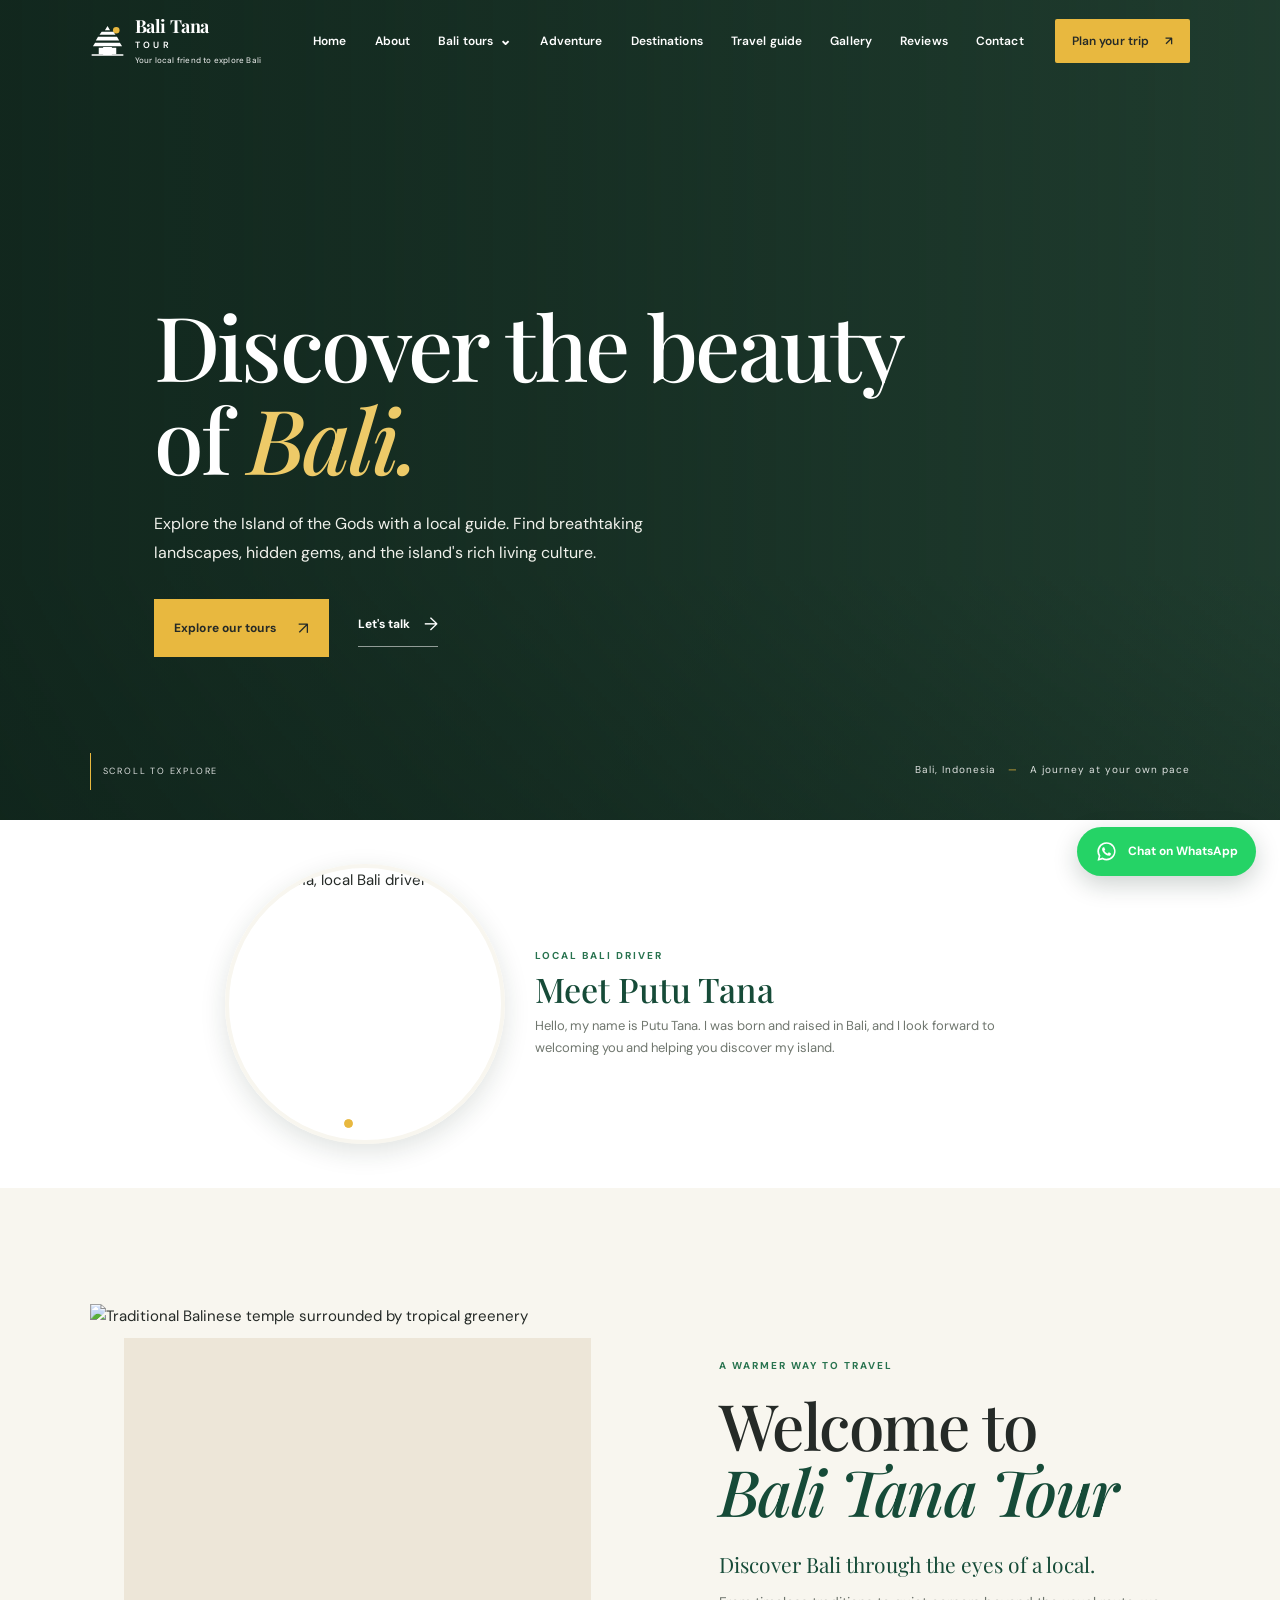
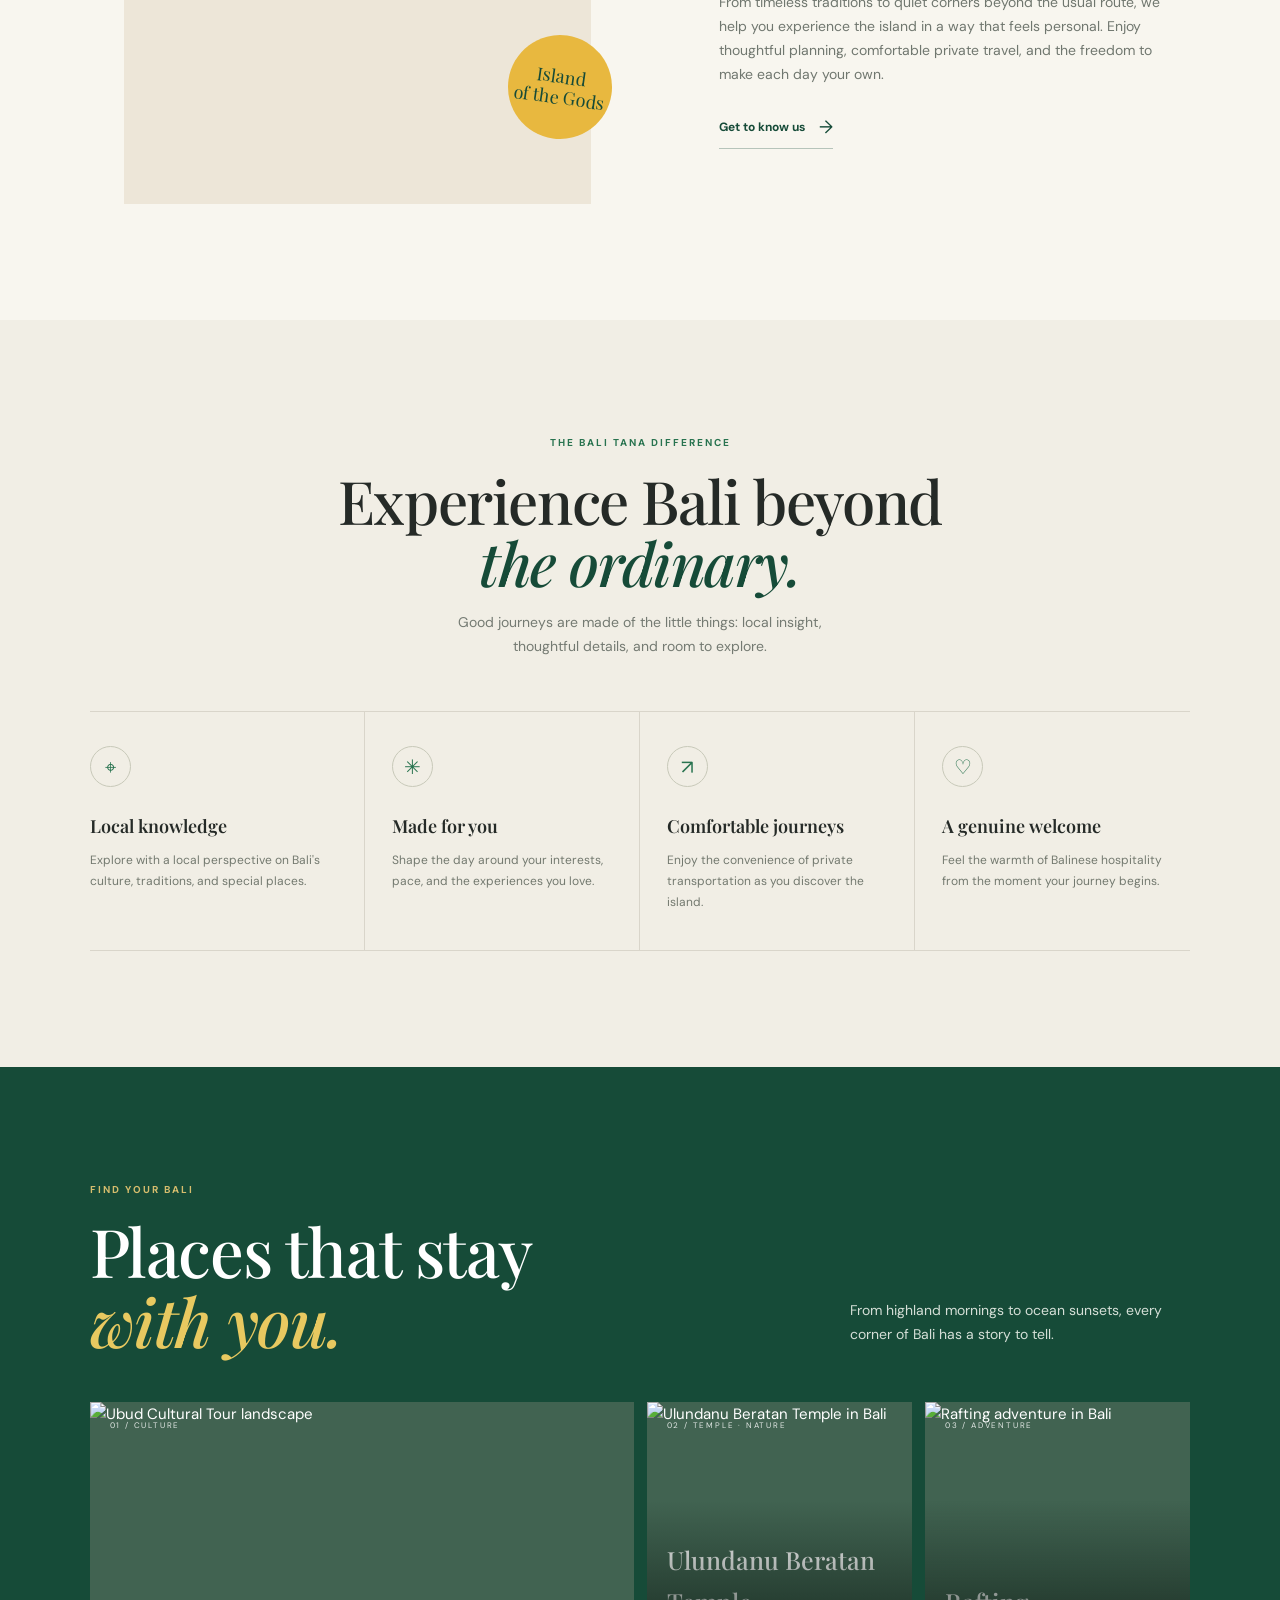
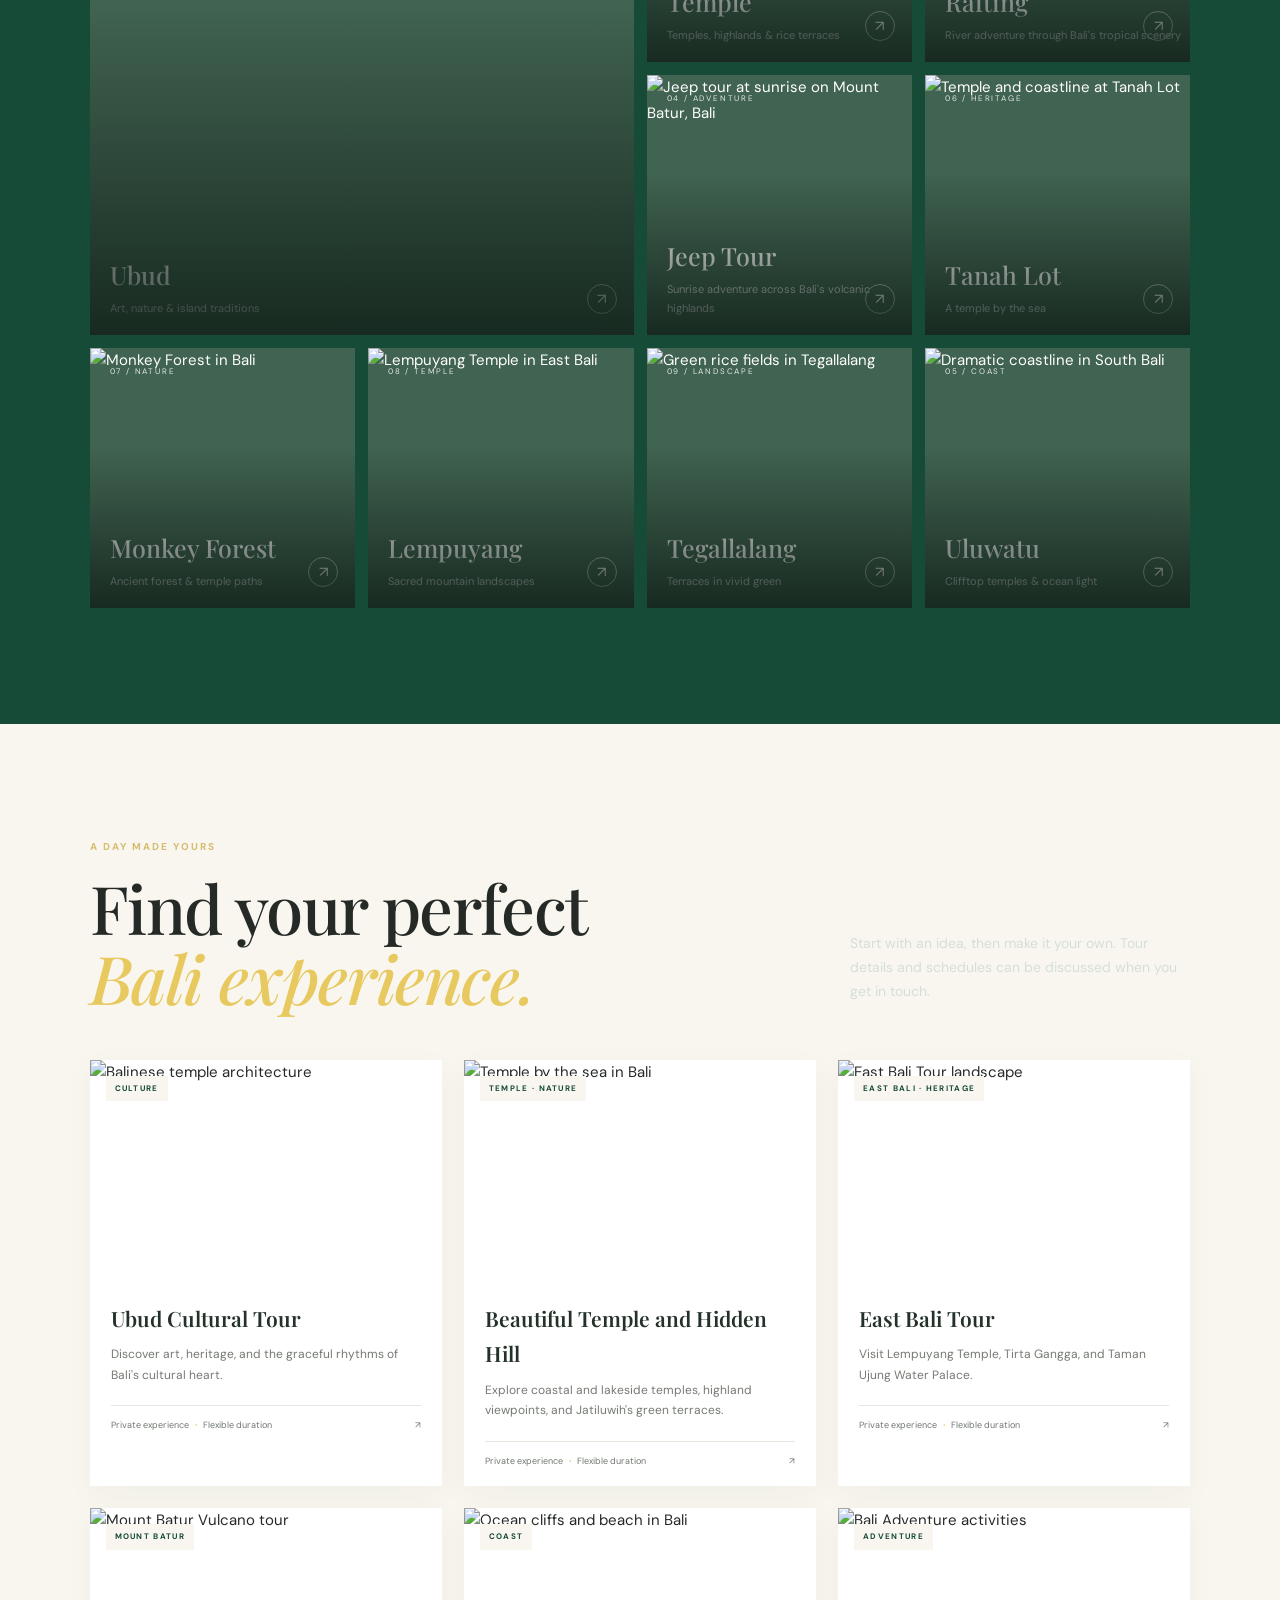
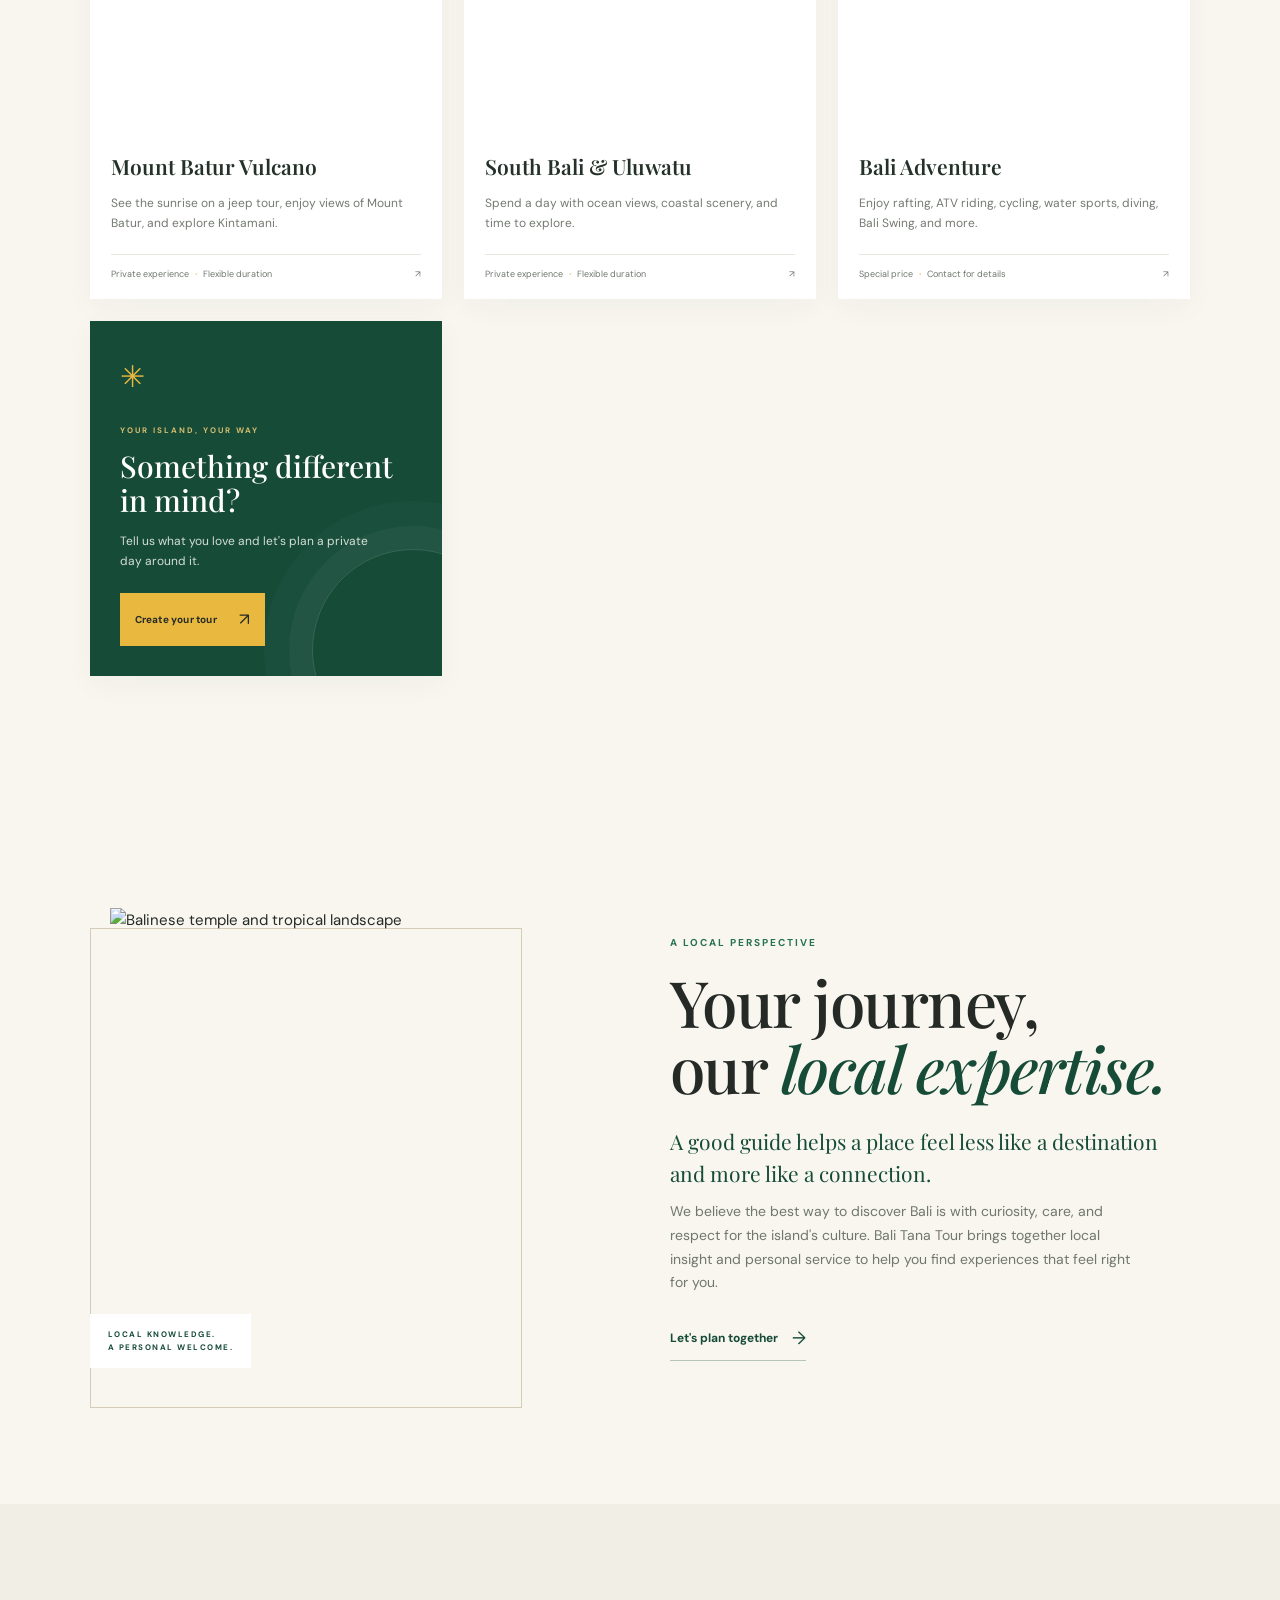
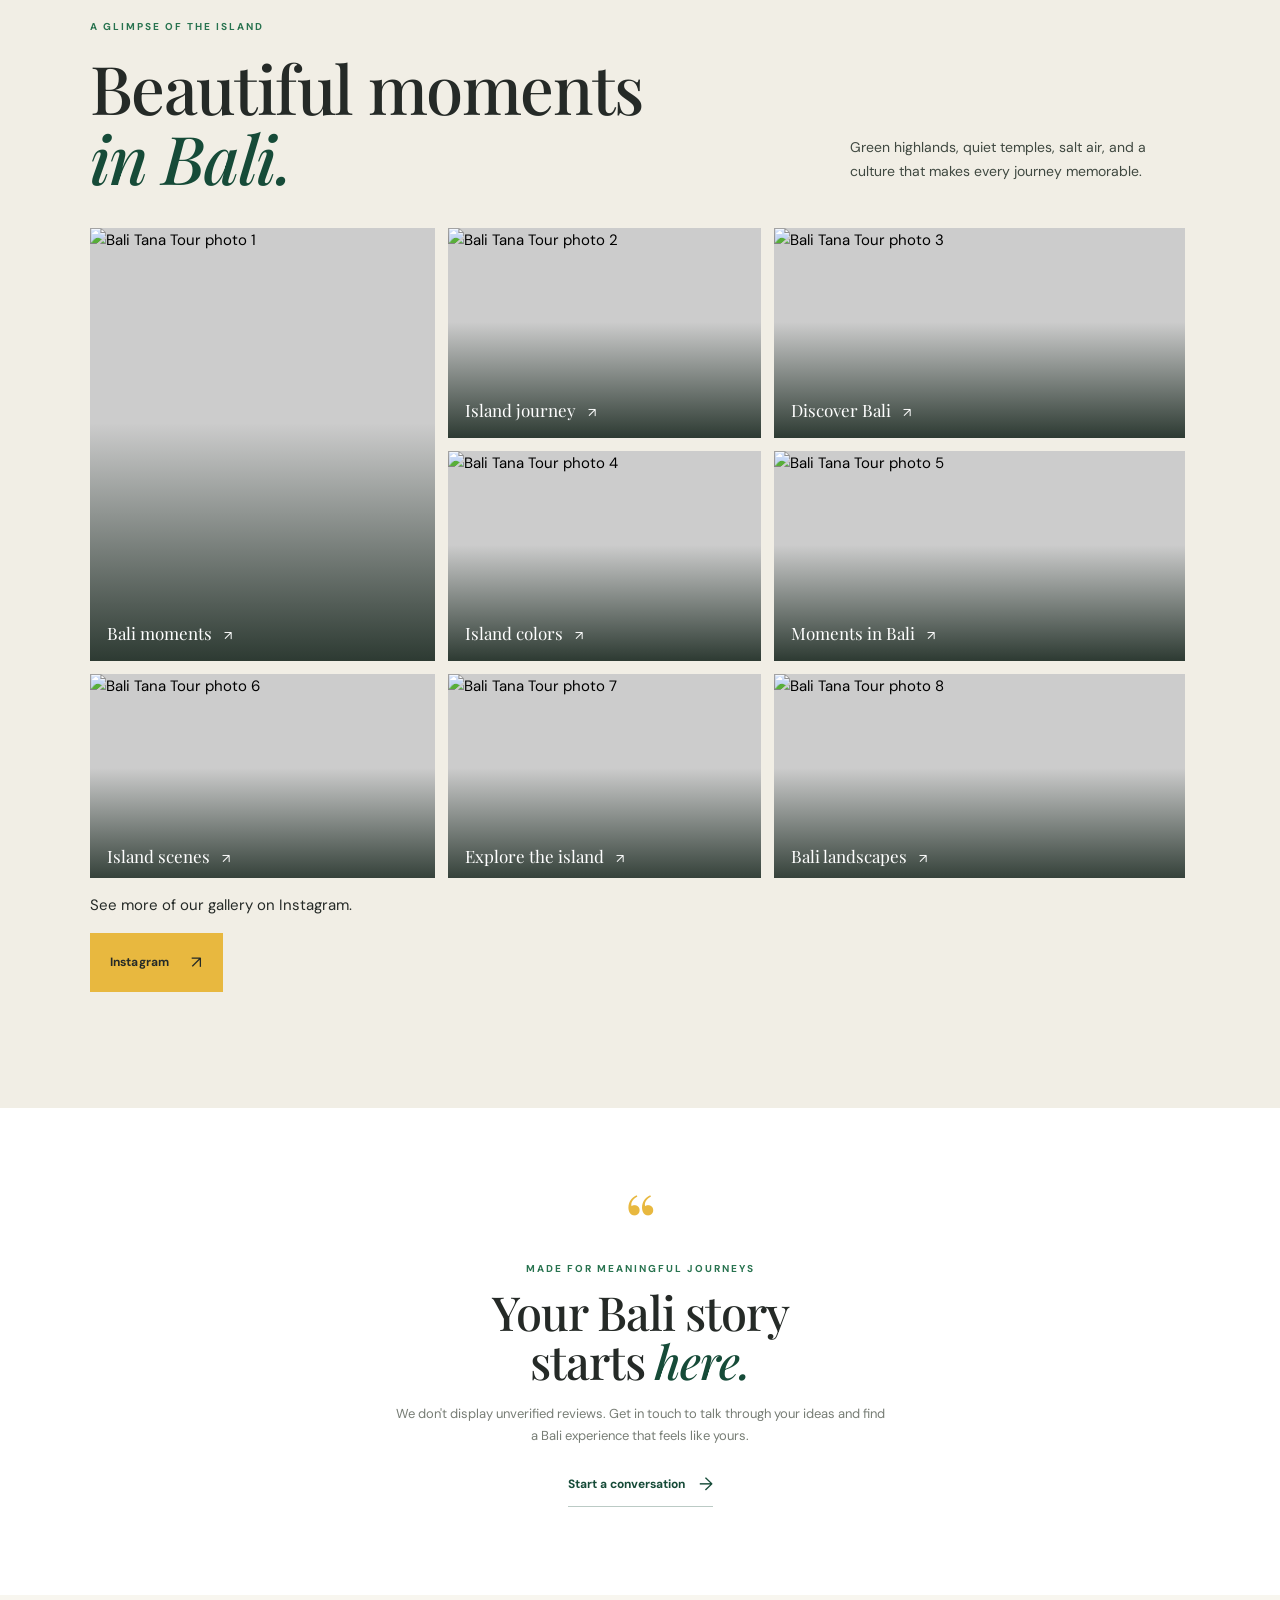
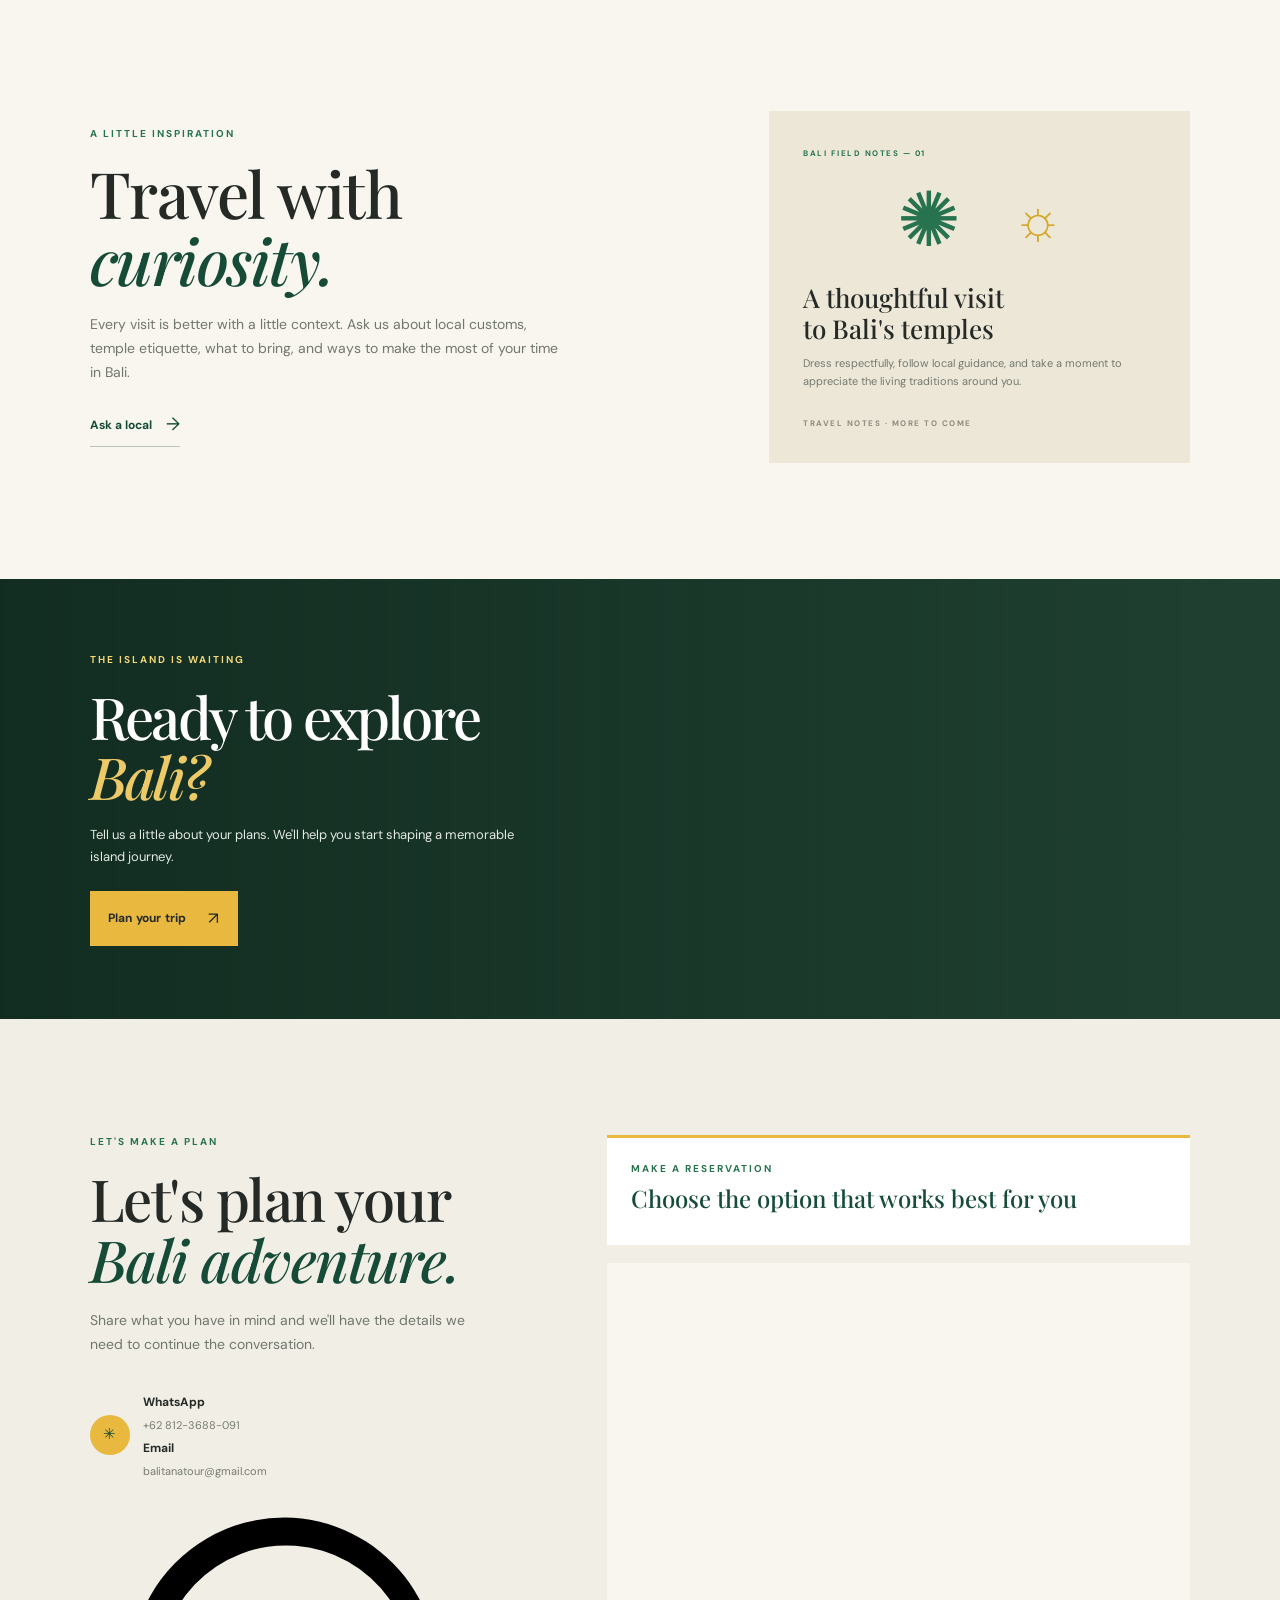
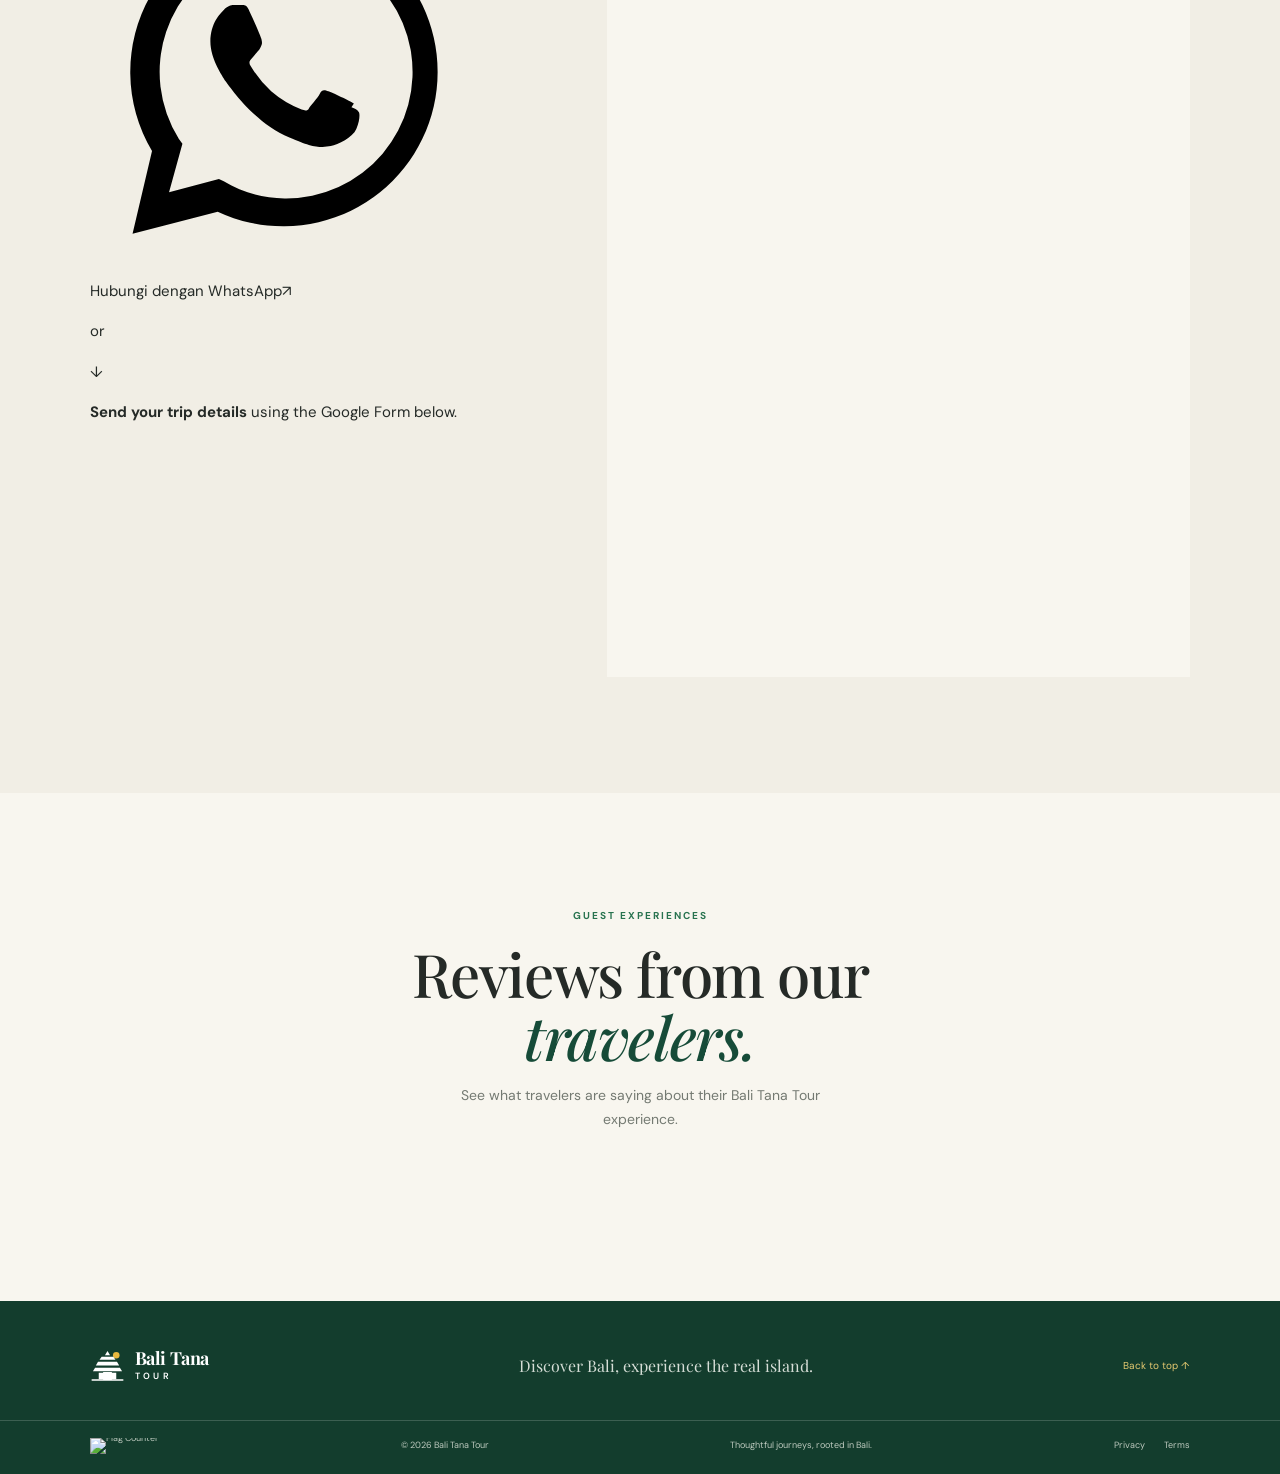
==== commit 5f455946: "Update index.html" ====
--- a/index.html
+++ b/index.html
@@ -134,16 +134,23 @@
 
     <section class="cta-banner"><div class="cta-image"></div><div class="cta-content wrap"><span class="eyebrow light-eyebrow">The island is waiting</span><h2>Ready to explore<br /><em>Bali?</em></h2><p>Tell us a little about your plans. We'll help you start shaping a memorable island journey.</p><a class="button button-gold" href="#contact">Plan your trip <span>↗</span></a></div></section>
 
-    <section class="contact section-space" id="contact"><div class="wrap contact-grid"><div class="contact-copy"><span class="eyebrow">Let's make a plan</span><h2>Let's plan your<br /><em>Bali adventure.</em></h2><p>Share what you have in mind and we'll have the details we need to continue the conversation.</p><div class="contact-aside"><span class="contact-aside-icon">✳</span><div><b>WhatsApp</b><p><a href="https://wa.me/628123688091" target="_blank" rel="noopener noreferrer">+62 812-3688-091</a></p><b>Email</b><p><a href="mailto:balitanatour@gmail.com">balitanatour@gmail.com</a></p></div></div><p class="form-disclaimer">Choose whichever is most convenient: fill out the Google Form or contact us directly on WhatsApp.</p></div>
+    <section class="contact section-space" id="contact"><div class="wrap contact-grid"><div class="contact-copy"><span class="eyebrow">Let's make a plan</span><h2>Let's plan your<br /><em>Bali adventure.</em></h2><p>Share what you have in mind and we'll have the details we need to continue the conversation.</p><div class="contact-aside"><span class="contact-aside-icon">✳</span><div><b>WhatsApp</b><p><a href="https://wa.me/628123688091" target="_blank" rel="noopener noreferrer">+62 812-3688-091</a></p><b>Email</b><p><a href="mailto:balitanatour@gmail.com">balitanatour@gmail.com</a></p></div></div>        <div class="contact-guidance">
+          <a class="whatsapp-guidance" href="https://wa.me/628123688091?text=Hello%20Bali%20Tana%20Tour%2C%20I%20would%20like%20to%20ask%20about%20booking%20a%20tour%20in%20Bali." target="_blank" rel="noopener noreferrer">
+            <svg viewBox="0 0 32 32" aria-hidden="true"><path d="M16 3a12.7 12.7 0 0 0-10.9 19.2L3.5 29l7-1.8A12.7 12.7 0 1 0 16 3Zm0 23.1c-1.8 0-3.5-.5-5-1.4l-.4-.2-4.1 1.1 1.1-4-.3-.4A10.4 10.4 0 1 1 16 26.1Zm5.7-7.8c-.3-.2-1.8-.9-2.1-1-.3-.1-.5-.2-.7.2s-.8 1-.9 1.2-.3.2-.6.1a8.5 8.5 0 0 1-2.5-1.5 9.3 9.3 0 0 1-1.7-2.1c-.2-.3 0-.5.1-.6l.5-.6c.2-.2.2-.3.3-.5s0-.4 0-.5-.7-1.7-1-2.3c-.2-.6-.5-.5-.7-.5h-.6c-.2 0-.5.1-.8.4s-1.1 1.1-1.1 2.6 1.1 3 1.2 3.2c.2.2 2.2 3.4 5.3 4.7.7.3 1.2.5 1.6.6.7.2 1.3.2 1.8.1.6-.1 1.8-.7 2.1-1.4.3-.7.3-1.3.2-1.4-.1-.2-.3-.3-.6-.4Z"/></svg>
+            <span>Hubungi dengan WhatsApp</span><span aria-hidden="true">↗</span>
+          </a>
+          <p class="contact-or">or</p>
+          <div class="form-direction" aria-label="The Google Form below can be used to send your reservation details">
+            <span class="form-direction-arrow" aria-hidden="true">↓</span>
+            <p><strong>Send your trip details</strong> using the Google Form below.</p>
+          </div>
+        </div>
+      </div>
       <div class="reservation-column">
         <div class="reservation-options">
           <span class="eyebrow">Make a reservation</span>
           <h3>Choose the option that works best for you</h3>
-          <p>Share your trip details through the Google Form, or chat with us directly on WhatsApp.</p>
-          <div class="reservation-actions">
-            <a class="button button-green" href="#google-reservation-form">Fill out the Google Form <span aria-hidden="true">↓</span></a>
-            <a class="button reservation-whatsapp" href="https://wa.me/628123688091?text=Hello%20Bali%20Tana%20Tour%2C%20I%20would%20like%20to%20ask%20about%20booking%20a%20tour%20in%20Bali." target="_blank" rel="noopener noreferrer">Book via WhatsApp <span aria-hidden="true">↗</span></a>
-          </div>
+
         </div>
         <div class="google-form-wrap" id="google-reservation-form">
           <iframe class="google-form-embed" src="https://docs.google.com/forms/d/e/1FAIpQLSdjHH8GC0tmoPpwJl3hLN9zsQliSlSHuCT8N9MMs6xG6iqXmQ/viewform?embedded=true" title="Bali Tana Tour reservation form" loading="lazy">Loading…</iframe>
--- a/styles.css
+++ b/styles.css
@@ -1,5 +1,5 @@
  :root{--forest:#164b38;--green:#28734f;--gold:#e8b83f;--cream:#f8f6ef;--beige:#ede6d8;--ink:#252a27;--muted:#71766f;--serif:'Playfair Display',Georgia,serif;--sans:'DM Sans',Arial,sans-serif;--gutter:clamp(22px,7vw,112px)}
-*{box-sizing:border-box}html{scroll-behavior:smooth;scroll-padding-top:85px}body{margin:0;background:var(--cream);color:var(--ink);font-family:var(--sans);font-size:15px;line-height:1.7;-webkit-font-smoothing:antialiased}img{display:block;width:100%;height:100%;object-fit:cover}a{color:inherit;text-decoration:none}button,input,select,textarea{font:inherit}.wrap{width:min(1320px,100%);margin:auto;padding-left:var(--gutter);padding-right:var(--gutter)}.section-space{padding-top:116px;padding-bottom:116px}.site-header{height:82px;position:fixed;z-index:20;top:0;left:0;right:0;display:flex;align-items:center;justify-content:space-between;padding:0 var(--gutter);color:#fff;transition:background .25s,color .25s,box-shadow .25s}.site-header.scrolled,.site-header.menu-open{background:rgba(248,246,239,.97);color:var(--forest);box-shadow:0 5px 24px #182b2012;backdrop-filter:blur(12px)}.brand{display:inline-flex;align-items:center;gap:10px;flex-shrink:0}.brand-mark{width:35px;height:35px;color:currentColor}.brand-mark svg{width:100%;height:100%}.brand-name{font-family:var(--serif);font-size:18px;line-height:1.1;font-weight:700;letter-spacing:-.4px}.brand-name span{display:block;font-family:var(--sans);font-size:9px;letter-spacing:3.4px;text-transform:uppercase;font-weight:600;margin-top:4px}.brand-name .brand-tagline{font-size:8px;letter-spacing:.2px;text-transform:none;font-weight:500;margin-top:5px;white-space:nowrap;opacity:.85}.main-nav{display:flex;align-items:center;gap:clamp(14px,2.2vw,32px)}.main-nav>a{font-size:12px;font-weight:600;letter-spacing:.1px;transition:opacity .2s}.main-nav>a:hover{opacity:.7}.main-nav .nav-cta{background:var(--gold);color:var(--ink);padding:12px 17px;border-radius:2px;margin-left:3px}.nav-cta span{padding-left:13px}.menu-toggle{display:none}.hero{height:min(820px,100svh);min-height:650px;position:relative;display:flex;align-items:center;color:white;background:#213e30;overflow:hidden}.hero-image,.cta-image{position:absolute;inset:0;background-image:linear-gradient(90deg,rgba(12,31,23,.72) 0%,rgba(12,31,23,.48) 43%,rgba(12,31,23,.08) 100%),linear-gradient(0deg,rgba(12,31,23,.2),transparent 30%),url('https://blogger.googleusercontent.com/img/b/R29vZ2xl/AVvXsEjVcUorMNTK4EzysfnTv44MUqMMMu6uqOqq2bcW3VCYPR2DjjjWiYbAvxiYWiXgIkRJjn5G6g86oQLSNnfBydWwDmxr9RIbuzAKP7y5Sqlw5YfSh95cHFf7AhS0ma8igW_t02teu_FJ4RRO7QERGcaKs0d-zjMh4JpUYR3P12jh4TwbibS1Dbn4PnPb9Oc/w426-h640/13716.png');background-position:center 55%;background-size:cover;animation:heroReveal 1.2s ease both}.hero-content{position:relative;top:35px;left:clamp(16px,5vw,70px);padding-top:65px;animation:rise .8s .15s both}.eyebrow{display:block;color:var(--green);font-size:10px;line-height:1.3;font-weight:700;letter-spacing:2px;text-transform:uppercase;margin-bottom:20px}.light-eyebrow{color:#f3d778}.eyebrow i{display:inline-block;width:22px;height:1px;background:currentColor;vertical-align:middle;margin-right:9px}.hero h1,.section-heading h2,.welcome-copy h2,.transport-copy h2,.about-copy h2,.guide h2,.cta-content h2,.contact-copy h2,.testimonial h2{font-family:var(--serif);font-size:clamp(52px,7vw,92px);line-height:1.04;letter-spacing:-2.6px;font-weight:500;margin:0}.hero h1 em,.section-heading h2 em,.welcome-copy h2 em,.transport-copy h2 em,.about-copy h2 em,.guide h2 em,.cta-content h2 em,.contact-copy h2 em,.testimonial h2 em{font-weight:500;color:#edca68}.hero-content>p{font-size:16px;line-height:1.8;max-width:490px;color:#f0f1eb;margin:26px 0 31px}.hero-actions{display:flex;align-items:center;gap:29px}.button{display:inline-flex;align-items:center;justify-content:center;gap:22px;border:0;padding:15px 20px;font-size:12px;font-weight:700;letter-spacing:.2px;transition:transform .2s,background .2s;cursor:pointer}.button:hover{transform:translateY(-2px)}.button span{font-size:17px;font-weight:400}.button-gold{background:var(--gold);color:var(--ink)}.button-green{background:var(--forest);color:white}.text-link{display:inline-flex;align-items:center;gap:14px;color:var(--forest);font-size:12px;font-weight:700;border-bottom:1px solid #164b384a;padding-bottom:6px}.text-link span{font-size:18px;font-weight:400;transition:transform .2s}.text-link:hover span{transform:translateX(4px)}.light-link{color:white;border-color:#ffffff88}.scroll-note{position:absolute;bottom:30px;left:var(--gutter);font-size:9px;text-transform:uppercase;letter-spacing:1.8px;display:flex;align-items:center;gap:12px;color:#ffffffd9}.scroll-note span{height:37px;width:1px;background:#e8b83f}.hero-caption{position:absolute;bottom:42px;right:var(--gutter);font-size:10px;letter-spacing:1px;color:#ffffffdb}.hero-caption span{color:var(--gold);padding:0 8px}.driver-intro{display:flex;align-items:center;justify-content:center;gap:30px;padding:44px var(--gutter);background:#fff}.driver-portrait{width:280px;height:280px;flex:none;position:relative;overflow:hidden;border-radius:50%;border:4px solid var(--cream);box-shadow:0 8px 26px #182b2022;animation:driverPortraitIn .85s cubic-bezier(.2,.75,.3,1) both}.driver-slider .driver-slide{position:absolute;inset:0;object-fit:cover;object-position:center 30%;opacity:0;transition:opacity .35s ease}.driver-slider .driver-slide.is-active{opacity:1}.driver-slider-dots{position:absolute;z-index:1;left:0;right:0;bottom:12px;display:flex;justify-content:center;gap:8px}.driver-slider-dots button{width:9px;height:9px;padding:0;border:1px solid white;border-radius:50%;background:#ffffff80;cursor:pointer}.driver-slider-dots button.is-active{background:var(--gold);border-color:var(--gold)}.driver-slider-dots button:focus-visible{outline:2px solid white;outline-offset:3px}.driver-intro-copy{max-width:520px;animation:driverCopyIn .85s .12s cubic-bezier(.2,.75,.3,1) both}.driver-intro .eyebrow{margin-bottom:7px}.driver-intro h2{font-family:var(--serif);font-size:clamp(25px,3vw,34px);line-height:1.2;font-weight:500;color:var(--forest);margin:0 0 6px}.driver-intro p{font-size:13px;color:#70776f;margin:0}.welcome{background:var(--cream)}.welcome-grid{display:grid;grid-template-columns:1.03fr .97fr;gap:clamp(55px,10vw,145px);align-items:center}.welcome-art{height:500px;position:relative;padding:0 35px 32px 0}.welcome-art:before{content:'';position:absolute;left:34px;right:0;top:34px;bottom:0;background:var(--beige)}.welcome-art img{position:relative;width:100%;height:100%;object-fit:cover}.image-stamp{position:absolute;right:-21px;bottom:65px;width:104px;height:104px;border-radius:50%;background:var(--gold);display:grid;place-content:center;text-align:center;color:var(--forest);font-family:var(--serif);font-size:18px;line-height:1.15;transform:rotate(8deg)}.welcome-copy h2,.transport-copy h2,.about-copy h2,.contact-copy h2,.guide h2{font-size:clamp(43px,5vw,64px);letter-spacing:-1.5px}.welcome-copy h2 em,.about-copy h2 em,.contact-copy h2 em,.guide h2 em{color:var(--forest)}.welcome-copy .lead,.about-copy .lead{font-family:var(--serif);font-size:21px;line-height:1.5;color:var(--forest);margin:24px 0 11px}.welcome-copy>p:not(.lead),.about-copy>p:not(.lead),.transport-copy>p,.guide-grid>div:first-child>p,.contact-copy>p{max-width:470px;color:#70776f;font-size:14px;margin:0 0 25px}.why{background:#f1eee5}.section-heading.centered{text-align:center;max-width:650px;margin:0 auto 53px}.section-heading h2{font-size:clamp(40px,5vw,60px);letter-spacing:-1.4px}.section-heading h2 em{color:var(--forest)}.section-heading>p,.heading-row>p{color:#747a72;font-size:14px;max-width:425px;margin:17px auto 0}.feature-grid{display:grid;grid-template-columns:repeat(4,1fr);border-top:1px solid #d9d5ca;border-bottom:1px solid #d9d5ca}.feature{padding:34px 27px 37px;border-right:1px solid #d9d5ca}.feature:first-child{padding-left:0}.feature:last-child{border:0;padding-right:0}.feature-icon{display:grid;place-items:center;width:41px;height:41px;border:1px solid #c8c9b9;border-radius:50%;font-size:20px;color:var(--green);margin-bottom:24px}.feature h3{font-family:var(--serif);font-weight:600;font-size:18px;margin:0 0 8px}.feature p{font-size:12px;color:#73796f;margin:0;line-height:1.75}.destinations{background:var(--forest);color:white}.heading-row{display:flex;align-items:end;justify-content:space-between;margin-bottom:47px;gap:30px}.destinations .eyebrow,.tours .eyebrow{color:#d6bd6d}.heading-row h2{font-size:clamp(43px,5.5vw,67px)}.destinations .heading-row h2 em,.tours .heading-row h2 em{color:#e8c960}.heading-row>p{margin:0 0 9px;color:#d5dfd7;max-width:340px}.destination-grid{display:grid;grid-template-columns:repeat(4,1fr);grid-auto-rows:260px;gap:13px}.destination-card{position:relative;overflow:hidden;background:#416351;display:block;isolation:isolate}.destination-card:after{content:'';position:absolute;inset:0;background:linear-gradient(0deg,rgba(12,26,19,.78),transparent 62%);z-index:-0;transition:opacity .25s}.destination-card img{position:absolute;inset:0;transition:transform .6s}.destination-card[href="east-bali-tour.html"] img{display:none}.destination-card:hover img{transform:scale(1.05)}.destination-large{grid-column:span 2;grid-row:span 2}.destination-number{position:absolute;left:20px;top:17px;font-size:8px;letter-spacing:1.8px;color:#ffffffd9}.destination-info{position:absolute;left:20px;bottom:18px}.destination-info h3{font-family:var(--serif);font-size:25px;font-weight:500;margin:0}.destination-info p{font-size:11px;color:#ffffffc9;margin:2px 0 0}.card-arrow{position:absolute;right:17px;bottom:21px;border:1px solid #ffffff9c;width:30px;height:30px;display:grid;place-items:center;border-radius:50%;font-size:15px;transition:background .2s,color .2s}.destination-card:hover .card-arrow{background:var(--gold);border-color:var(--gold);color:var(--ink)}.tours{background:var(--cream)}.tour-grid{display:grid;grid-template-columns:repeat(3,1fr);gap:22px}.tour-card{background:white;min-width:0;box-shadow:0 8px 28px #2733290a}.tour-image{height:220px;position:relative;overflow:hidden}.tour-image img{transition:transform .5s}.tour-card:hover .tour-image img{transform:scale(1.04)}.tour-tag{position:absolute;left:16px;top:16px;background:var(--cream);padding:6px 9px;font-size:8px;letter-spacing:1.3px;font-weight:700;color:var(--forest)}.tour-body{padding:21px 21px 17px}.tour-body h3{font-family:var(--serif);font-size:21px;font-weight:600;margin:0 0 8px;color:#233129}.tour-body>p{font-size:12px;line-height:1.7;color:#747a72;min-height:42px;margin:0 0 19px}.tour-foot{border-top:1px solid #e8e7df;padding-top:12px;display:flex;justify-content:space-between;align-items:center;font-size:9px;color:#70776f}.tour-foot b{padding:0 4px;color:var(--gold)}.tour-foot a{color:var(--forest);font-size:19px}.custom-card{background:var(--forest);color:white;min-height:350px;padding:30px;position:relative;overflow:hidden}.custom-card:after{content:'';position:absolute;width:200px;height:200px;border:1px solid #ffffff25;border-radius:50%;right:-72px;bottom:-75px;box-shadow:0 0 0 23px #ffffff08,0 0 0 48px #ffffff06}.custom-icon{display:block;font-size:30px;color:var(--gold);margin-bottom:23px}.custom-card .eyebrow{font-size:8px;margin-bottom:13px}.custom-card h3{font-family:var(--serif);font-size:30px;line-height:1.15;font-weight:500;margin:0 0 13px}.custom-card p{font-size:12px;color:#d5dfd7;max-width:250px;margin:0 0 22px}.custom-card .button{position:relative;z-index:1;padding:12px 15px;font-size:10px}.transport{background:var(--beige)}.transport-grid{display:grid;grid-template-columns:.85fr 1.15fr;align-items:center;gap:clamp(45px,8vw,110px)}.transport-copy h2 em{color:var(--forest)}.transport-copy>p{margin-top:23px}.check-list{padding:0;list-style:none;margin:25px 0 27px}.check-list li{font-size:12px;color:#49564b;margin:10px 0}.check-list li:before{content:'✓';display:inline-grid;place-items:center;color:var(--green);width:20px;height:20px;border:1px solid #b4bdae;border-radius:50%;font-size:10px;margin-right:10px}.transport-image{height:440px;position:relative}.transport-image img{object-position:center}.photo-label{position:absolute;left:-24px;bottom:25px;background:var(--gold);padding:17px 22px;display:flex;flex-direction:column}.photo-label span{font-size:8px;letter-spacing:1.5px;font-weight:700}.photo-label b{font-family:var(--serif);font-size:18px;font-weight:500}.about{background:var(--cream)}.about-grid{display:grid;grid-template-columns:.93fr 1.07fr;align-items:center;gap:clamp(60px,10vw,145px)}.about-photo{height:480px;position:relative;margin-left:20px}.about-photo:before{position:absolute;content:'';inset:20px 20px -20px -20px;border:1px solid #d4cbb8}.about-photo img{position:relative}.photo-note{position:absolute;bottom:20px;left:-20px;background:white;padding:14px 18px;font-size:8px;letter-spacing:1.5px;line-height:1.65;font-weight:700;color:var(--forest)}.about-copy h2 em{display:inline-block}.about-copy .text-link{margin-top:3px}.gallery{background:#f1eee5}.gallery .heading-row{margin-bottom:35px}.gallery .heading-row>p{color:#3f4840}.gallery-grid{display:grid;grid-template-columns:1.05fr .95fr 1.25fr;grid-auto-rows:210px;gap:13px;max-height:650px;overflow-y:auto;overscroll-behavior:contain;padding-right:5px;scrollbar-color:var(--green) #dedbd1;scrollbar-width:thin}.gallery-item{position:relative;padding:0;border:0;background:#ccc;overflow:hidden;cursor:pointer;text-align:left}.gallery-item:after{content:'';position:absolute;inset:45% 0 0;background:linear-gradient(0deg,#17261de0,transparent)}.gallery-item img{transition:transform .5s}.gallery-item:hover img{transform:scale(1.05)}.gallery-item span{position:absolute;z-index:1;left:17px;bottom:13px;color:white;font-family:var(--serif);font-size:17px}.gallery-item span i{font-style:normal;font-family:var(--sans);font-size:13px;margin-left:8px}.gallery-tall{grid-row:span 2}.gallery-wide{grid-column:span 1}.gallery-note{font-size:10px;color:#878a80;margin:14px 0 0}.testimonial{background:#fff;padding:88px 0;text-align:center}.testimonial-inner{max-width:700px}.quote-mark{font-family:var(--serif);font-size:80px;line-height:.6;color:var(--gold);display:block;margin-bottom:18px}.testimonial .eyebrow{margin-bottom:13px}.testimonial h2{font-size:47px;letter-spacing:-1px}.testimonial h2 em{color:var(--forest)}.testimonial p{max-width:495px;margin:17px auto 22px;color:#777d75;font-size:13px}.guide{background:var(--cream)}.guide-grid{display:grid;grid-template-columns:1fr .8fr;align-items:center;gap:clamp(60px,12vw,175px)}.guide h2 em{color:var(--forest)}.guide-grid>div:first-child>p{margin:20px 0 25px}.guide-card{background:#ede7d8;padding:28px 34px 29px;min-height:330px;position:relative;overflow:hidden}.guide-index,.guide-coming{font-size:8px;letter-spacing:1.5px;font-weight:700;color:var(--green)}.guide-illustration{height:112px;position:relative;display:flex;justify-content:center;align-items:center;gap:52px;color:var(--green)}.guide-illustration span:first-child{font-size:76px}.guide-illustration span:last-child{font-size:55px;color:#d4a727}.guide-card h3{font-family:var(--serif);font-size:26px;font-weight:500;line-height:1.2;margin:6px 0 9px}.guide-card p{font-size:11px;color:#73796f;margin:0 0 18px;max-width:340px}.guide-coming{color:#8b8c7f}.cta-banner{height:440px;position:relative;display:flex;align-items:center;color:white;background:#264a39;overflow:hidden}.cta-image{background-image:linear-gradient(90deg,rgba(13,37,27,.79),rgba(13,37,27,.25)),url('https://www.pelago.com/img/products/ID-Indonesia/experience-atv-adventure-in-bali/54adbfed-e601-4c69-8de0-93fe39b85c26_experience-atv-adventure-in-bali-xlarge.webp');background-position:center 55%}.cta-content{position:relative}.cta-content h2{font-size:58px}.cta-content>p{font-size:13px;color:#e3e9e3;max-width:435px;margin:17px 0 23px}.cta-content .button{padding:13px 18px}.contact{background:#f1eee5}.contact-grid{display:grid;grid-template-columns:.8fr 1.2fr;gap:clamp(55px,10vw,140px);align-items:start}.contact-copy h2{font-size:clamp(40px,4.8vw,58px)}.contact-copy h2 em{color:var(--forest)}.contact-copy>p{margin:20px 0;max-width:380px}.contact-aside{display:flex;gap:13px;align-items:center;margin-top:32px}.contact-aside-icon{width:40px;height:40px;background:var(--gold);border-radius:50%;display:grid;place-items:center;color:var(--forest)}.contact-aside b{font-size:12px}.contact-aside p{font-size:11px;color:#767b73;margin:2px 0 0}.contact-copy .form-disclaimer{border-left:2px solid #d6bb61;padding-left:12px;font-size:10px;line-height:1.7;margin-top:35px}.inquiry-form{background:var(--cream);padding:32px 34px}.inquiry-form label{display:block;color:#38443a;font-size:10px;font-weight:700;margin-bottom:16px}.inquiry-form input:not([type=checkbox]),.inquiry-form select,.inquiry-form textarea{display:block;width:100%;margin-top:7px;border:1px solid #e0dfd5;background:#fff;padding:12px 13px;color:var(--ink);font-size:12px;outline:none;border-radius:0;transition:border .2s}.inquiry-form input:focus,.inquiry-form select:focus,.inquiry-form textarea:focus{border-color:var(--green)}.inquiry-form input::placeholder,.inquiry-form textarea::placeholder{color:#a3a59d}.inquiry-form textarea{resize:vertical}.form-row{display:grid;grid-template-columns:1fr 1fr;gap:15px}.optional{float:right;color:#999b93;font-size:9px;font-weight:400}.consent{display:flex!important;align-items:center;gap:9px;font-weight:400!important;color:#73786f!important}.consent input{accent-color:var(--forest)}.submit-button{width:100%}.form-status{font-size:11px;line-height:1.6;margin:12px 0 0;color:var(--forest)}.site-footer{background:#133d2d;color:white;padding:35px 0 20px}.footer-top{display:flex;align-items:center;justify-content:space-between;padding-bottom:25px;border-bottom:1px solid #ffffff2c}.footer-brand .brand-mark{color:white}.footer-top>p{font-family:var(--serif);font-size:16px;color:#d5ddd6}.back-top{font-size:10px;color:#e6ca71}.footer-bottom{display:flex;justify-content:space-between;align-items:center;padding-top:17px;font-size:9px;color:#bdc9be}.footer-bottom>div{display:flex;gap:19px}.footer-bottom a:hover{color:var(--gold)}.whatsapp-float{position:fixed;right:24px;bottom:24px;z-index:19;display:inline-flex;align-items:center;gap:10px;padding:13px 18px;background:#25d366;color:#fff;border-radius:999px;box-shadow:0 8px 24px #10251c35;font-size:12px;font-weight:700;transition:transform .2s,box-shadow .2s}.whatsapp-float:hover{transform:translateY(-3px);box-shadow:0 12px 28px #10251c45}.whatsapp-float svg{width:23px;height:23px;fill:currentColor;flex:none}.whatsapp-float:focus-visible{outline:3px solid var(--gold);outline-offset:4px}.lightbox{padding:0;border:0;background:#101611;width:min(92vw,1100px);max-height:90vh;overflow:visible}.lightbox::backdrop{background:#08120de8}.lightbox img{height:auto;max-height:85vh;object-fit:contain}.lightbox-close{position:absolute;right:-14px;top:-17px;border:0;background:var(--gold);width:34px;height:34px;border-radius:50%;font-size:24px;cursor:pointer}.lightbox:not([open]){display:none}@keyframes rise{from{opacity:0;transform:translateY(18px)}to{opacity:1;transform:translateY(0)}}@keyframes heroReveal{from{transform:scale(1.035);opacity:.7}to{transform:scale(1);opacity:1}}@keyframes driverPortraitIn{from{opacity:0;transform:translateX(-100vw)}to{opacity:1;transform:translateX(0)}}@keyframes driverCopyIn{from{opacity:0;transform:translateX(60px)}to{opacity:1;transform:translateX(0)}}
+*{box-sizing:border-box}html{scroll-behavior:smooth;scroll-padding-top:85px}body{margin:0;background:var(--cream);color:var(--ink);font-family:var(--sans);font-size:15px;line-height:1.7;-webkit-font-smoothing:antialiased}img{display:block;width:100%;height:100%;object-fit:cover}a{color:inherit;text-decoration:none}button,input,select,textarea{font:inherit}.wrap{width:min(1320px,100%);margin:auto;padding-left:var(--gutter);padding-right:var(--gutter)}.section-space{padding-top:116px;padding-bottom:116px}.site-header{height:82px;position:fixed;z-index:20;top:0;left:0;right:0;display:flex;align-items:center;justify-content:space-between;padding:0 var(--gutter);color:#fff;transition:background .25s,color .25s,box-shadow .25s}.site-header.scrolled,.site-header.menu-open{background:rgba(248,246,239,.97);color:var(--forest);box-shadow:0 5px 24px #182b2012;backdrop-filter:blur(12px)}.brand{display:inline-flex;align-items:center;gap:10px;flex-shrink:0}.brand-mark{width:35px;height:35px;color:currentColor}.brand-mark svg{width:100%;height:100%}.brand-name{font-family:var(--serif);font-size:18px;line-height:1.1;font-weight:700;letter-spacing:-.4px}.brand-name span{display:block;font-family:var(--sans);font-size:9px;letter-spacing:3.4px;text-transform:uppercase;font-weight:600;margin-top:4px}.brand-name .brand-tagline{font-size:8px;letter-spacing:.2px;text-transform:none;font-weight:500;margin-top:5px;white-space:nowrap;opacity:.85}.main-nav{display:flex;align-items:center;gap:clamp(14px,2.2vw,32px)}.main-nav>a{font-size:12px;font-weight:600;letter-spacing:.1px;transition:opacity .2s}.main-nav>a:hover{opacity:.7}.main-nav .nav-cta{background:var(--gold);color:var(--ink);padding:12px 17px;border-radius:2px;margin-left:3px}.nav-cta span{padding-left:13px}.menu-toggle{display:none}.hero{height:min(820px,100svh);min-height:650px;position:relative;display:flex;align-items:center;color:white;background:#213e30;overflow:hidden}.hero-image,.cta-image{position:absolute;inset:0;background-image:linear-gradient(90deg,rgba(12,31,23,.72) 0%,rgba(12,31,23,.48) 43%,rgba(12,31,23,.08) 100%),linear-gradient(0deg,rgba(12,31,23,.2),transparent 30%),url('https://blogger.googleusercontent.com/img/b/R29vZ2xl/AVvXsEjVcUorMNTK4EzysfnTv44MUqMMMu6uqOqq2bcW3VCYPR2DjjjWiYbAvxiYWiXgIkRJjn5G6g86oQLSNnfBydWwDmxr9RIbuzAKP7y5Sqlw5YfSh95cHFf7AhS0ma8igW_t02teu_FJ4RRO7QERGcaKs0d-zjMh4JpUYR3P12jh4TwbibS1Dbn4PnPb9Oc/w426-h640/13716.png');background-position:center 55%;background-size:cover;animation:heroReveal 1.2s ease both}.hero-content{position:relative;top:35px;left:clamp(16px,5vw,70px);padding-top:65px;animation:rise .8s .15s both}.eyebrow{display:block;color:var(--green);font-size:10px;line-height:1.3;font-weight:700;letter-spacing:2px;text-transform:uppercase;margin-bottom:20px}.light-eyebrow{color:#f3d778}.eyebrow i{display:inline-block;width:22px;height:1px;background:currentColor;vertical-align:middle;margin-right:9px}.hero h1,.section-heading h2,.welcome-copy h2,.transport-copy h2,.about-copy h2,.guide h2,.cta-content h2,.contact-copy h2,.testimonial h2{font-family:var(--serif);font-size:clamp(52px,7vw,92px);line-height:1.04;letter-spacing:-2.6px;font-weight:500;margin:0}.hero h1 em,.section-heading h2 em,.welcome-copy h2 em,.transport-copy h2 em,.about-copy h2 em,.guide h2 em,.cta-content h2 em,.contact-copy h2 em,.testimonial h2 em{font-weight:500;color:#edca68}.hero-content>p{font-size:16px;line-height:1.8;max-width:490px;color:#f0f1eb;margin:26px 0 31px}.hero-actions{display:flex;align-items:center;gap:29px}.button{display:inline-flex;align-items:center;justify-content:center;gap:22px;border:0;padding:15px 20px;font-size:12px;font-weight:700;letter-spacing:.2px;transition:transform .2s,background .2s;cursor:pointer}.button:hover{transform:translateY(-2px)}.button span{font-size:17px;font-weight:400}.button-gold{background:var(--gold);color:var(--ink)}.button-green{background:var(--forest);color:white}.text-link{display:inline-flex;align-items:center;gap:14px;color:var(--forest);font-size:12px;font-weight:700;border-bottom:1px solid #164b384a;padding-bottom:6px}.text-link span{font-size:18px;font-weight:400;transition:transform .2s}.text-link:hover span{transform:translateX(4px)}.light-link{color:white;border-color:#ffffff88}.scroll-note{position:absolute;bottom:30px;left:var(--gutter);font-size:9px;text-transform:uppercase;letter-spacing:1.8px;display:flex;align-items:center;gap:12px;color:#ffffffd9}.scroll-note span{height:37px;width:1px;background:#e8b83f}.hero-caption{position:absolute;bottom:42px;right:var(--gutter);font-size:10px;letter-spacing:1px;color:#ffffffdb}.hero-caption span{color:var(--gold);padding:0 8px}.driver-intro{display:flex;align-items:center;justify-content:center;gap:30px;padding:44px var(--gutter);background:#fff}.driver-portrait{width:280px;height:280px;flex:none;position:relative;overflow:hidden;border-radius:50%;border:4px solid var(--cream);box-shadow:0 8px 26px #182b2022;animation:driverPortraitIn .85s cubic-bezier(.2,.75,.3,1) both}.driver-slider .driver-slide{position:absolute;inset:0;object-fit:cover;object-position:center 30%;opacity:0;transition:opacity .35s ease}.driver-slider .driver-slide.is-active{opacity:1}.driver-slider-dots{position:absolute;z-index:1;left:0;right:0;bottom:12px;display:flex;justify-content:center;gap:8px}.driver-slider-dots button{width:9px;height:9px;padding:0;border:1px solid white;border-radius:50%;background:#ffffff80;cursor:pointer}.driver-slider-dots button.is-active{background:var(--gold);border-color:var(--gold)}.driver-slider-dots button:focus-visible{outline:2px solid white;outline-offset:3px}.driver-intro-copy{max-width:520px;animation:driverCopyIn .85s .12s cubic-bezier(.2,.75,.3,1) both}.driver-intro .eyebrow{margin-bottom:7px}.driver-intro h2{font-family:var(--serif);font-size:clamp(25px,3vw,34px);line-height:1.2;font-weight:500;color:var(--forest);margin:0 0 6px}.driver-intro p{font-size:13px;color:#70776f;margin:0}.welcome{background:var(--cream)}.welcome-grid{display:grid;grid-template-columns:1.03fr .97fr;gap:clamp(55px,10vw,145px);align-items:center}.welcome-art{height:500px;position:relative;padding:0 35px 32px 0}.welcome-art:before{content:'';position:absolute;left:34px;right:0;top:34px;bottom:0;background:var(--beige)}.welcome-art img{position:relative;width:100%;height:100%;object-fit:cover}.image-stamp{position:absolute;right:-21px;bottom:65px;width:104px;height:104px;border-radius:50%;background:var(--gold);display:grid;place-content:center;text-align:center;color:var(--forest);font-family:var(--serif);font-size:18px;line-height:1.15;transform:rotate(8deg)}.welcome-copy h2,.transport-copy h2,.about-copy h2,.contact-copy h2,.guide h2{font-size:clamp(43px,5vw,64px);letter-spacing:-1.5px}.welcome-copy h2 em,.about-copy h2 em,.contact-copy h2 em,.guide h2 em{color:var(--forest)}.welcome-copy .lead,.about-copy .lead{font-family:var(--serif);font-size:21px;line-height:1.5;color:var(--forest);margin:24px 0 11px}.welcome-copy>p:not(.lead),.about-copy>p:not(.lead),.transport-copy>p,.guide-grid>div:first-child>p,.contact-copy>p{max-width:470px;color:#70776f;font-size:14px;margin:0 0 25px}.why{background:#f1eee5}.section-heading.centered{text-align:center;max-width:650px;margin:0 auto 53px}.section-heading h2{font-size:clamp(40px,5vw,60px);letter-spacing:-1.4px}.section-heading h2 em{color:var(--forest)}.section-heading>p,.heading-row>p{color:#747a72;font-size:14px;max-width:425px;margin:17px auto 0}.feature-grid{display:grid;grid-template-columns:repeat(4,1fr);border-top:1px solid #d9d5ca;border-bottom:1px solid #d9d5ca}.feature{padding:34px 27px 37px;border-right:1px solid #d9d5ca}.feature:first-child{padding-left:0}.feature:last-child{border:0;padding-right:0}.feature-icon{display:grid;place-items:center;width:41px;height:41px;border:1px solid #c8c9b9;border-radius:50%;font-size:20px;color:var(--green);margin-bottom:24px}.feature h3{font-family:var(--serif);font-weight:600;font-size:18px;margin:0 0 8px}.feature p{font-size:12px;color:#73796f;margin:0;line-height:1.75}.destinations{background:var(--forest);color:white}.heading-row{display:flex;align-items:end;justify-content:space-between;margin-bottom:47px;gap:30px}.destinations .eyebrow,.tours .eyebrow{color:#d6bd6d}.heading-row h2{font-size:clamp(43px,5.5vw,67px)}.destinations .heading-row h2 em,.tours .heading-row h2 em{color:#e8c960}.heading-row>p{margin:0 0 9px;color:#d5dfd7;max-width:340px}.destination-grid{display:grid;grid-template-columns:repeat(4,1fr);grid-auto-rows:260px;gap:13px}.destination-card{position:relative;overflow:hidden;background:#416351;display:block;isolation:isolate}.destination-card:after{content:'';position:absolute;inset:0;background:linear-gradient(0deg,rgba(12,26,19,.78),transparent 62%);z-index:-0;transition:opacity .25s}.destination-card img{position:absolute;inset:0;transition:transform .6s}.destination-card[href="east-bali-tour.html"] img{display:none}.destination-card:hover img{transform:scale(1.05)}.destination-large{grid-column:span 2;grid-row:span 2}.destination-number{position:absolute;left:20px;top:17px;font-size:8px;letter-spacing:1.8px;color:#ffffffd9}.destination-info{position:absolute;left:20px;bottom:18px}.destination-info h3{font-family:var(--serif);font-size:25px;font-weight:500;margin:0}.destination-info p{font-size:11px;color:#ffffffc9;margin:2px 0 0}.card-arrow{position:absolute;right:17px;bottom:21px;border:1px solid #ffffff9c;width:30px;height:30px;display:grid;place-items:center;border-radius:50%;font-size:15px;transition:background .2s,color .2s}.destination-card:hover .card-arrow{background:var(--gold);border-color:var(--gold);color:var(--ink)}.tours{background:var(--cream)}.tour-grid{display:grid;grid-template-columns:repeat(3,1fr);gap:22px}.tour-card{background:white;min-width:0;box-shadow:0 8px 28px #2733290a}.tour-image{height:220px;position:relative;overflow:hidden}.tour-image img{transition:transform .5s}.tour-card:hover .tour-image img{transform:scale(1.04)}.tour-tag{position:absolute;left:16px;top:16px;background:var(--cream);padding:6px 9px;font-size:8px;letter-spacing:1.3px;font-weight:700;color:var(--forest)}.tour-body{padding:21px 21px 17px}.tour-body h3{font-family:var(--serif);font-size:21px;font-weight:600;margin:0 0 8px;color:#233129}.tour-body>p{font-size:12px;line-height:1.7;color:#747a72;min-height:42px;margin:0 0 19px}.tour-foot{border-top:1px solid #e8e7df;padding-top:12px;display:flex;justify-content:space-between;align-items:center;font-size:9px;color:#70776f}.tour-foot b{padding:0 4px;color:var(--gold)}.tour-foot a{color:var(--forest);font-size:19px}.custom-card{background:var(--forest);color:white;min-height:350px;padding:30px;position:relative;overflow:hidden}.custom-card:after{content:'';position:absolute;width:200px;height:200px;border:1px solid #ffffff25;border-radius:50%;right:-72px;bottom:-75px;box-shadow:0 0 0 23px #ffffff08,0 0 0 48px #ffffff06}.custom-icon{display:block;font-size:30px;color:var(--gold);margin-bottom:23px}.custom-card .eyebrow{font-size:8px;margin-bottom:13px}.custom-card h3{font-family:var(--serif);font-size:30px;line-height:1.15;font-weight:500;margin:0 0 13px}.custom-card p{font-size:12px;color:#d5dfd7;max-width:250px;margin:0 0 22px}.custom-card .button{position:relative;z-index:1;padding:12px 15px;font-size:10px}.transport{background:var(--beige)}.transport-grid{display:grid;grid-template-columns:.85fr 1.15fr;align-items:center;gap:clamp(45px,8vw,110px)}.transport-copy h2 em{color:var(--forest)}.transport-copy>p{margin-top:23px}.check-list{padding:0;list-style:none;margin:25px 0 27px}.check-list li{font-size:12px;color:#49564b;margin:10px 0}.check-list li:before{content:'✓';display:inline-grid;place-items:center;color:var(--green);width:20px;height:20px;border:1px solid #b4bdae;border-radius:50%;font-size:10px;margin-right:10px}.transport-image{height:440px;position:relative}.transport-image img{object-position:center}.photo-label{position:absolute;left:-24px;bottom:25px;background:var(--gold);padding:17px 22px;display:flex;flex-direction:column}.photo-label span{font-size:8px;letter-spacing:1.5px;font-weight:700}.photo-label b{font-family:var(--serif);font-size:18px;font-weight:500}.about{background:var(--cream)}.about-grid{display:grid;grid-template-columns:.93fr 1.07fr;align-items:center;gap:clamp(60px,10vw,145px)}.about-photo{height:480px;position:relative;margin-left:20px}.about-photo:before{position:absolute;content:'';inset:20px 20px -20px -20px;border:1px solid #d4cbb8}.about-photo img{position:relative}.photo-note{position:absolute;bottom:20px;left:-20px;background:white;padding:14px 18px;font-size:8px;letter-spacing:1.5px;line-height:1.65;font-weight:700;color:var(--forest)}.about-copy h2 em{display:inline-block}.about-copy .text-link{margin-top:3px}.gallery{background:#f1eee5}.gallery .heading-row{margin-bottom:35px}.gallery .heading-row>p{color:#3f4840}.gallery-grid{display:grid;grid-template-columns:1.05fr .95fr 1.25fr;grid-auto-rows:210px;gap:13px;max-height:650px;overflow-y:auto;overscroll-behavior:contain;padding-right:5px;scrollbar-color:var(--green) #dedbd1;scrollbar-width:thin}.gallery-item{position:relative;padding:0;border:0;background:#ccc;overflow:hidden;cursor:pointer;text-align:left}.gallery-item:after{content:'';position:absolute;inset:45% 0 0;background:linear-gradient(0deg,#17261de0,transparent)}.gallery-item img{transition:transform .5s}.gallery-item:hover img{transform:scale(1.05)}.gallery-item span{position:absolute;z-index:1;left:17px;bottom:13px;color:white;font-family:var(--serif);font-size:17px}.gallery-item span i{font-style:normal;font-family:var(--sans);font-size:13px;margin-left:8px}.gallery-tall{grid-row:span 2}.gallery-wide{grid-column:span 1}.gallery-note{font-size:10px;color:#878a80;margin:14px 0 0}.testimonial{background:#fff;padding:88px 0;text-align:center}.testimonial-inner{max-width:700px}.quote-mark{font-family:var(--serif);font-size:80px;line-height:.6;color:var(--gold);display:block;margin-bottom:18px}.testimonial .eyebrow{margin-bottom:13px}.testimonial h2{font-size:47px;letter-spacing:-1px}.testimonial h2 em{color:var(--forest)}.testimonial p{max-width:495px;margin:17px auto 22px;color:#777d75;font-size:13px}.guide{background:var(--cream)}.guide-grid{display:grid;grid-template-columns:1fr .8fr;align-items:center;gap:clamp(60px,12vw,175px)}.guide h2 em{color:var(--forest)}.guide-grid>div:first-child>p{margin:20px 0 25px}.guide-card{background:#ede7d8;padding:28px 34px 29px;min-height:330px;position:relative;overflow:hidden}.guide-index,.guide-coming{font-size:8px;letter-spacing:1.5px;font-weight:700;color:var(--green)}.guide-illustration{height:112px;position:relative;display:flex;justify-content:center;align-items:center;gap:52px;color:var(--green)}.guide-illustration span:first-child{font-size:76px}.guide-illustration span:last-child{font-size:55px;color:#d4a727}.guide-card h3{font-family:var(--serif);font-size:26px;font-weight:500;line-height:1.2;margin:6px 0 9px}.guide-card p{font-size:11px;color:#73796f;margin:0 0 18px;max-width:340px}.guide-coming{color:#8b8c7f}.cta-banner{height:440px;position:relative;display:flex;align-items:center;color:white;background:#264a39;overflow:hidden}.cta-image{background-image:linear-gradient(90deg,rgba(13,37,27,.79),rgba(13,37,27,.25)),url('https://www.pelago.com/img/products/ID-Indonesia/experience-atv-adventure-in-bali/54adbfed-e601-4c69-8de0-93fe39b85c26_experience-atv-adventure-in-bali-xlarge.webp');background-position:center 55%}.cta-content{position:relative}.cta-content h2{font-size:58px}.cta-content>p{font-size:13px;color:#e3e9e3;max-width:435px;margin:17px 0 23px}.cta-content .button{padding:13px 18px}.contact{background:#f1eee5}.contact-grid{display:grid;grid-template-columns:.8fr 1.2fr;gap:clamp(55px,10vw,140px);align-items:start}.contact-copy h2{font-size:clamp(40px,4.8vw,58px)}.contact-copy h2 em{color:var(--forest)}.contact-copy>p{margin:20px 0;max-width:380px}.contact-aside{display:flex;gap:13px;align-items:center;margin-top:32px}.contact-aside-icon{width:40px;height:40px;background:var(--gold);border-radius:50%;display:grid;place-items:center;color:var(--forest)}.contact-aside b{font-size:12px}.contact-aside p{font-size:11px;color:#767b73;margin:2px 0 0}.contact-copy .form-disclaimer{border-left:2px solid #d6bb61;padding-left:12px;font-size:10px;line-height:1.7;margin-top:35px}.inquiry-form{background:var(--cream);padding:32px 34px}.inquiry-form label{display:block;color:#38443a;font-size:10px;font-weight:700;margin-bottom:16px}.inquiry-form input:not([type=checkbox]),.inquiry-form select,.inquiry-form textarea{display:block;width:100%;margin-top:7px;border:1px solid #e0dfd5;background:#fff;padding:12px 13px;color:var(--ink);font-size:12px;outline:none;border-radius:0;transition:border .2s}.inquiry-form input:focus,.inquiry-form select:focus,.inquiry-form textarea:focus{border-color:var(--green)}.inquiry-form input::placeholder,.inquiry-form textarea::placeholder{color:#a3a59d}.inquiry-form textarea{resize:vertical}.form-row{display:grid;grid-template-columns:1fr 1fr;gap:15px}.optional{float:right;color:#999b93;font-size:9px;font-weight:400}.consent{display:flex!important;align-items:center;gap:9px;font-weight:400!important;color:#73786f!important}.consent input{accent-color:var(--forest)}.submit-button{width:100%}.form-status{font-size:11px;line-height:1.6;margin:12px 0 0;color:var(--forest)}.site-footer{background:#133d2d;color:white;padding:35px 0 20px}.footer-top{display:flex;align-items:center;justify-content:space-between;padding-bottom:25px;border-bottom:1px solid #ffffff2c}.footer-brand .brand-mark{color:white}.footer-top>p{font-family:var(--serif);font-size:16px;color:#d5ddd6}.back-top{font-size:10px;color:#e6ca71}.footer-bottom{display:flex;justify-content:space-between;align-items:center;padding-top:17px;font-size:9px;color:#bdc9be}.footer-bottom>div{display:flex;gap:19px}.footer-bottom a:hover{color:var(--gold)}.footer-bottom>a[href^="https://info.flagcounter.com"]{position:static;display:block;line-height:0}.footer-bottom>a[href^="https://info.flagcounter.com"] img{display:block;width:auto;height:auto;max-width:120px;max-height:70px;object-fit:contain}.whatsapp-float{position:fixed;right:24px;bottom:24px;z-index:19;display:inline-flex;align-items:center;gap:10px;padding:13px 18px;background:#25d366;color:#fff;border-radius:999px;box-shadow:0 8px 24px #10251c35;font-size:12px;font-weight:700;transition:transform .2s,box-shadow .2s}.whatsapp-float:hover{transform:translateY(-3px);box-shadow:0 12px 28px #10251c45}.whatsapp-float svg{width:23px;height:23px;fill:currentColor;flex:none}.whatsapp-float:focus-visible{outline:3px solid var(--gold);outline-offset:4px}.lightbox{padding:0;border:0;background:#101611;width:min(92vw,1100px);max-height:90vh;overflow:visible}.lightbox::backdrop{background:#08120de8}.lightbox img{height:auto;max-height:85vh;object-fit:contain}.lightbox-close{position:absolute;right:-14px;top:-17px;border:0;background:var(--gold);width:34px;height:34px;border-radius:50%;font-size:24px;cursor:pointer}.lightbox:not([open]){display:none}@keyframes rise{from{opacity:0;transform:translateY(18px)}to{opacity:1;transform:translateY(0)}}@keyframes heroReveal{from{transform:scale(1.035);opacity:.7}to{transform:scale(1);opacity:1}}@keyframes driverPortraitIn{from{opacity:0;transform:translateX(-100vw)}to{opacity:1;transform:translateX(0)}}@keyframes driverCopyIn{from{opacity:0;transform:translateX(60px)}to{opacity:1;transform:translateX(0)}}
 @media(max-width:1000px){:root{--gutter:40px}.site-header{height:72px}.main-nav{gap:15px}.main-nav>a{font-size:10px}.main-nav .nav-cta{padding:10px}.destination-grid{grid-auto-rows:220px}.tour-grid{gap:14px}.tour-body{padding:17px 15px}.tour-image{height:190px}.welcome-art{height:430px}.section-space{padding-top:90px;padding-bottom:90px}}
 @media(max-width:760px){:root{--gutter:24px}.section-space{padding-top:75px;padding-bottom:75px}.site-header{height:68px}.brand-mark{width:30px;height:30px}.brand-name{font-size:16px}.menu-toggle{display:flex;flex-direction:column;gap:6px;border:0;background:none;color:inherit;padding:10px;z-index:2}.menu-toggle span{height:1px;width:23px;background:currentColor;transition:transform .2s}.menu-toggle[aria-expanded=true] span:first-child{transform:translateY(3.5px) rotate(45deg)}.menu-toggle[aria-expanded=true] span:last-child{transform:translateY(-3.5px) rotate(-45deg)}.main-nav{display:none;position:absolute;left:0;right:0;top:68px;background:var(--cream);color:var(--forest);padding:15px var(--gutter) 24px;box-shadow:0 14px 20px #14291b18;align-items:stretch;gap:0}.main-nav.open{display:flex;flex-direction:column}.main-nav>a{font-size:13px;padding:11px 0;border-bottom:1px solid #164b3815}.main-nav .nav-cta{margin:15px 0 0;text-align:center;padding:12px}.hero{min-height:680px;height:90svh;max-height:790px}.hero-image{background-position:58% center;background-image:linear-gradient(90deg,rgba(12,31,23,.73),rgba(12,31,23,.25)),linear-gradient(0deg,rgba(12,31,23,.2),transparent 30%),url('https://blogger.googleusercontent.com/img/b/R29vZ2xl/AVvXsEjVcUorMNTK4EzysfnTv44MUqMMMu6uqOqq2bcW3VCYPR2DjjjWiYbAvxiYWiXgIkRJjn5G6g86oQLSNnfBydWwDmxr9RIbuzAKP7y5Sqlw5YfSh95cHFf7AhS0ma8igW_t02teu_FJ4RRO7QERGcaKs0d-zjMh4JpUYR3P12jh4TwbibS1Dbn4PnPb9Oc/w426-h640/13716.png')}.hero-content{padding-top:40px}.hero h1{font-size:clamp(52px,13vw,76px);letter-spacing:-1.8px}.hero-content>p{font-size:14px;max-width:390px}.hero-caption{display:none}.driver-intro{flex-direction:column;text-align:center;gap:16px;padding:34px var(--gutter)}.driver-portrait{width:230px;height:230px;animation:none;opacity:0;transform:translateX(-100vw)}.driver-intro.is-visible .driver-portrait{animation:driverPortraitIn .85s .25s cubic-bezier(.2,.75,.3,1) both}.scroll-note{bottom:21px}.welcome-grid,.transport-grid,.about-grid,.guide-grid,.contact-grid{grid-template-columns:1fr;gap:43px}.welcome-art{height:380px;max-width:540px;margin-right:15px}.welcome-copy h2,.transport-copy h2,.about-copy h2,.contact-copy h2,.guide h2{font-size:48px}.welcome-copy{order:-1}.welcome-art{order:2}.section-heading.centered{margin-bottom:37px}.feature-grid{grid-template-columns:1fr 1fr}.feature{padding:23px 17px!important;border-bottom:1px solid #d9d5ca}.feature:nth-child(2){border-right:0}.feature:nth-child(3),.feature:nth-child(4){border-bottom:0}.feature-icon{margin-bottom:14px}.feature h3{font-size:17px}.heading-row{display:block;margin-bottom:30px}.heading-row>p{margin:14px 0 0}.destination-grid{grid-template-columns:1fr 1fr;grid-auto-rows:190px;gap:9px}.destination-large{grid-column:span 2;grid-row:span 1}.destination-info{left:13px;bottom:12px}.destination-info h3{font-size:21px}.destination-info p{font-size:9px}.destination-number{left:13px;top:12px;font-size:7px}.card-arrow{right:11px;bottom:12px;width:25px;height:25px;font-size:12px}.tour-grid{grid-template-columns:1fr 1fr;gap:12px}.tour-image{height:160px}.tour-body{padding:15px 12px}.tour-body h3{font-size:18px}.tour-body>p{font-size:11px;min-height:59px}.tour-foot{font-size:8px}.custom-card{min-height:300px;padding:22px 17px}.custom-card h3{font-size:25px}.custom-card p{font-size:11px}.transport-grid{gap:36px}.transport-image{height:330px;margin-left:17px}.photo-label{left:-17px;bottom:17px}.about-grid{gap:43px}.about-photo{height:390px;max-width:500px;margin-left:17px}.gallery-grid{grid-template-columns:1fr 1fr;grid-template-rows:none;grid-auto-rows:180px;max-height:570px}.gallery-tall{grid-row:span 2}.gallery-wide{grid-column:auto}.gallery-item span{font-size:14px;left:12px;bottom:10px}.testimonial{padding:70px 0}.guide-grid{gap:35px}.guide-card{max-width:500px}.cta-banner{height:400px}.cta-content h2{font-size:51px}.inquiry-form{padding:24px 20px}.footer-top{flex-wrap:wrap;gap:12px}.footer-top>p{order:3;width:100%;margin:0;font-size:14px}.footer-bottom{flex-wrap:wrap;gap:10px}.footer-bottom>span:nth-child(2){display:none}}
 @media(max-width:420px){:root{--gutter:19px}.hero{min-height:625px}.hero-actions{gap:18px}.button{padding:13px 14px;gap:13px}.text-link{gap:8px}.feature{padding:19px 12px!important}.feature p{font-size:11px}.destination-grid{grid-auto-rows:160px}.tour-grid{grid-template-columns:1fr}.tour-image{height:210px}.tour-body>p{min-height:0}.custom-card{min-height:280px}.form-row{grid-template-columns:1fr;gap:0}.gallery-grid{grid-template-rows:150px 150px 150px}.footer-bottom{font-size:8px}}
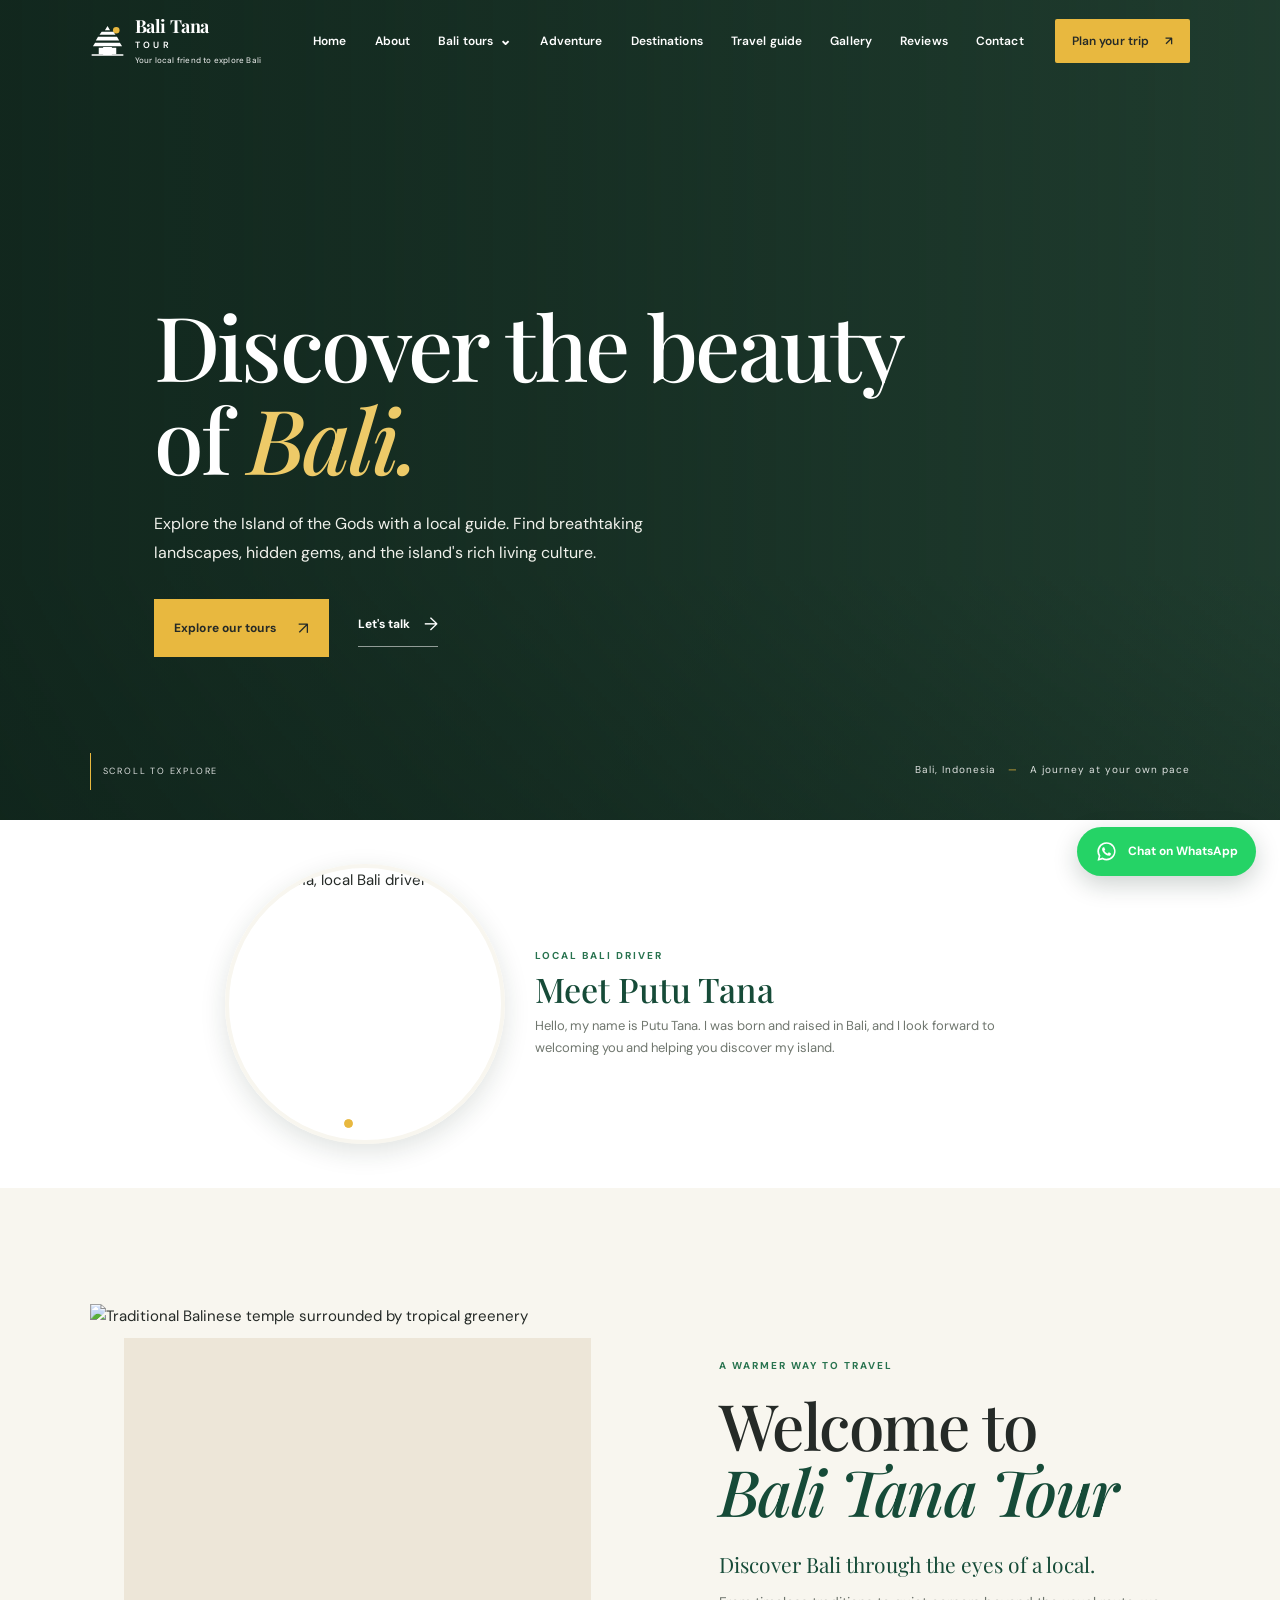
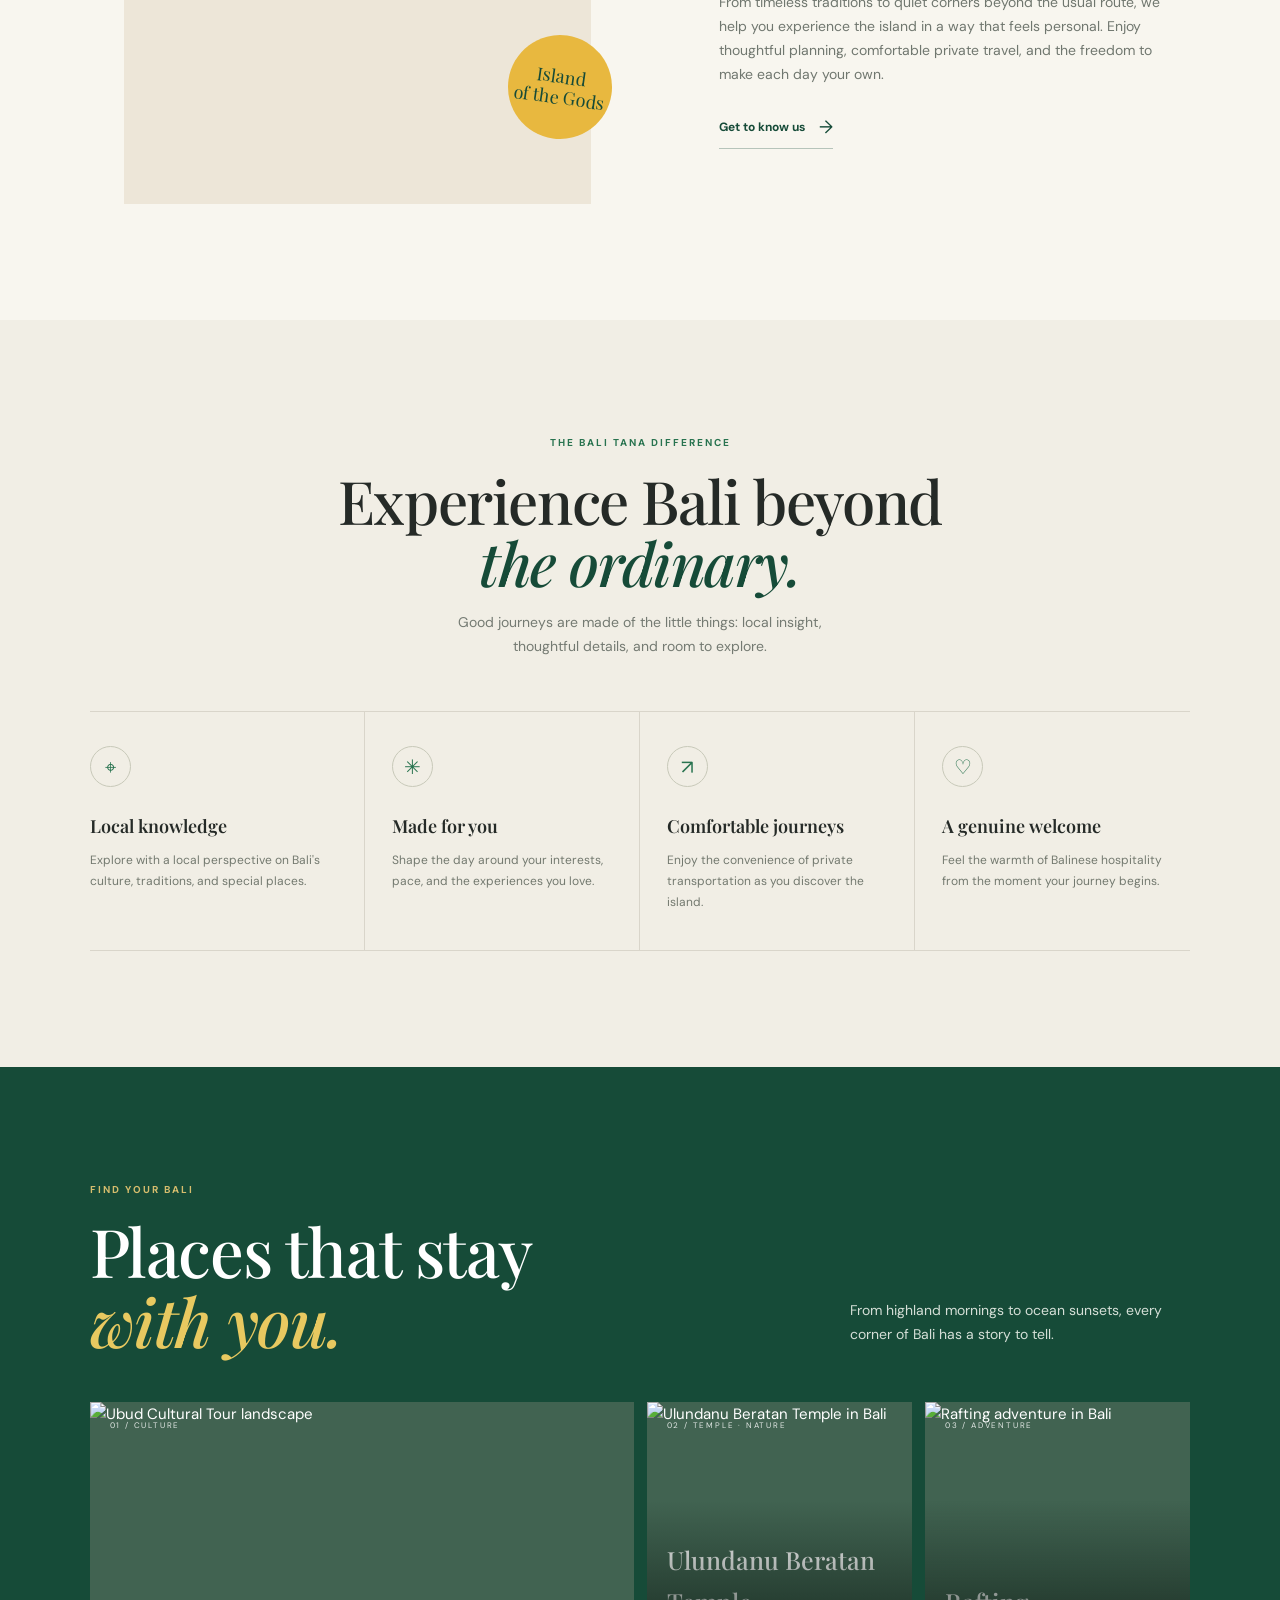
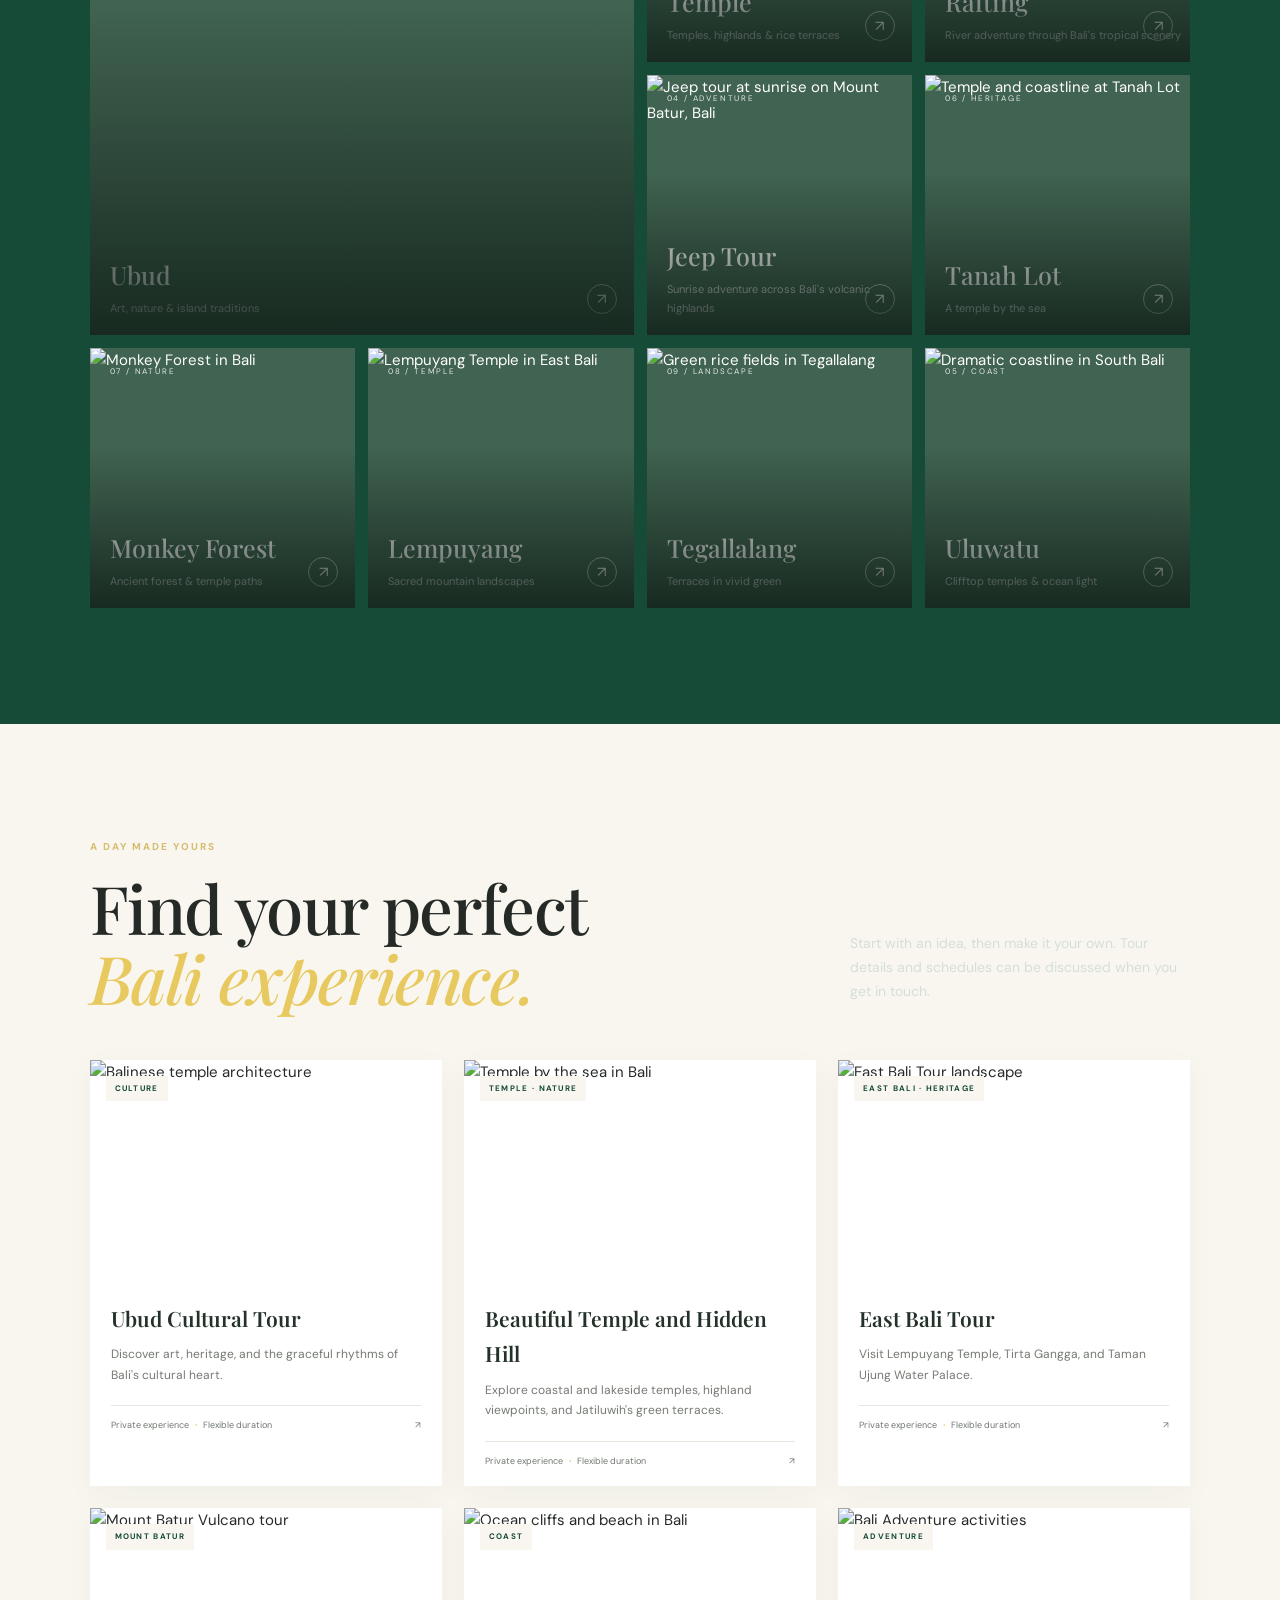
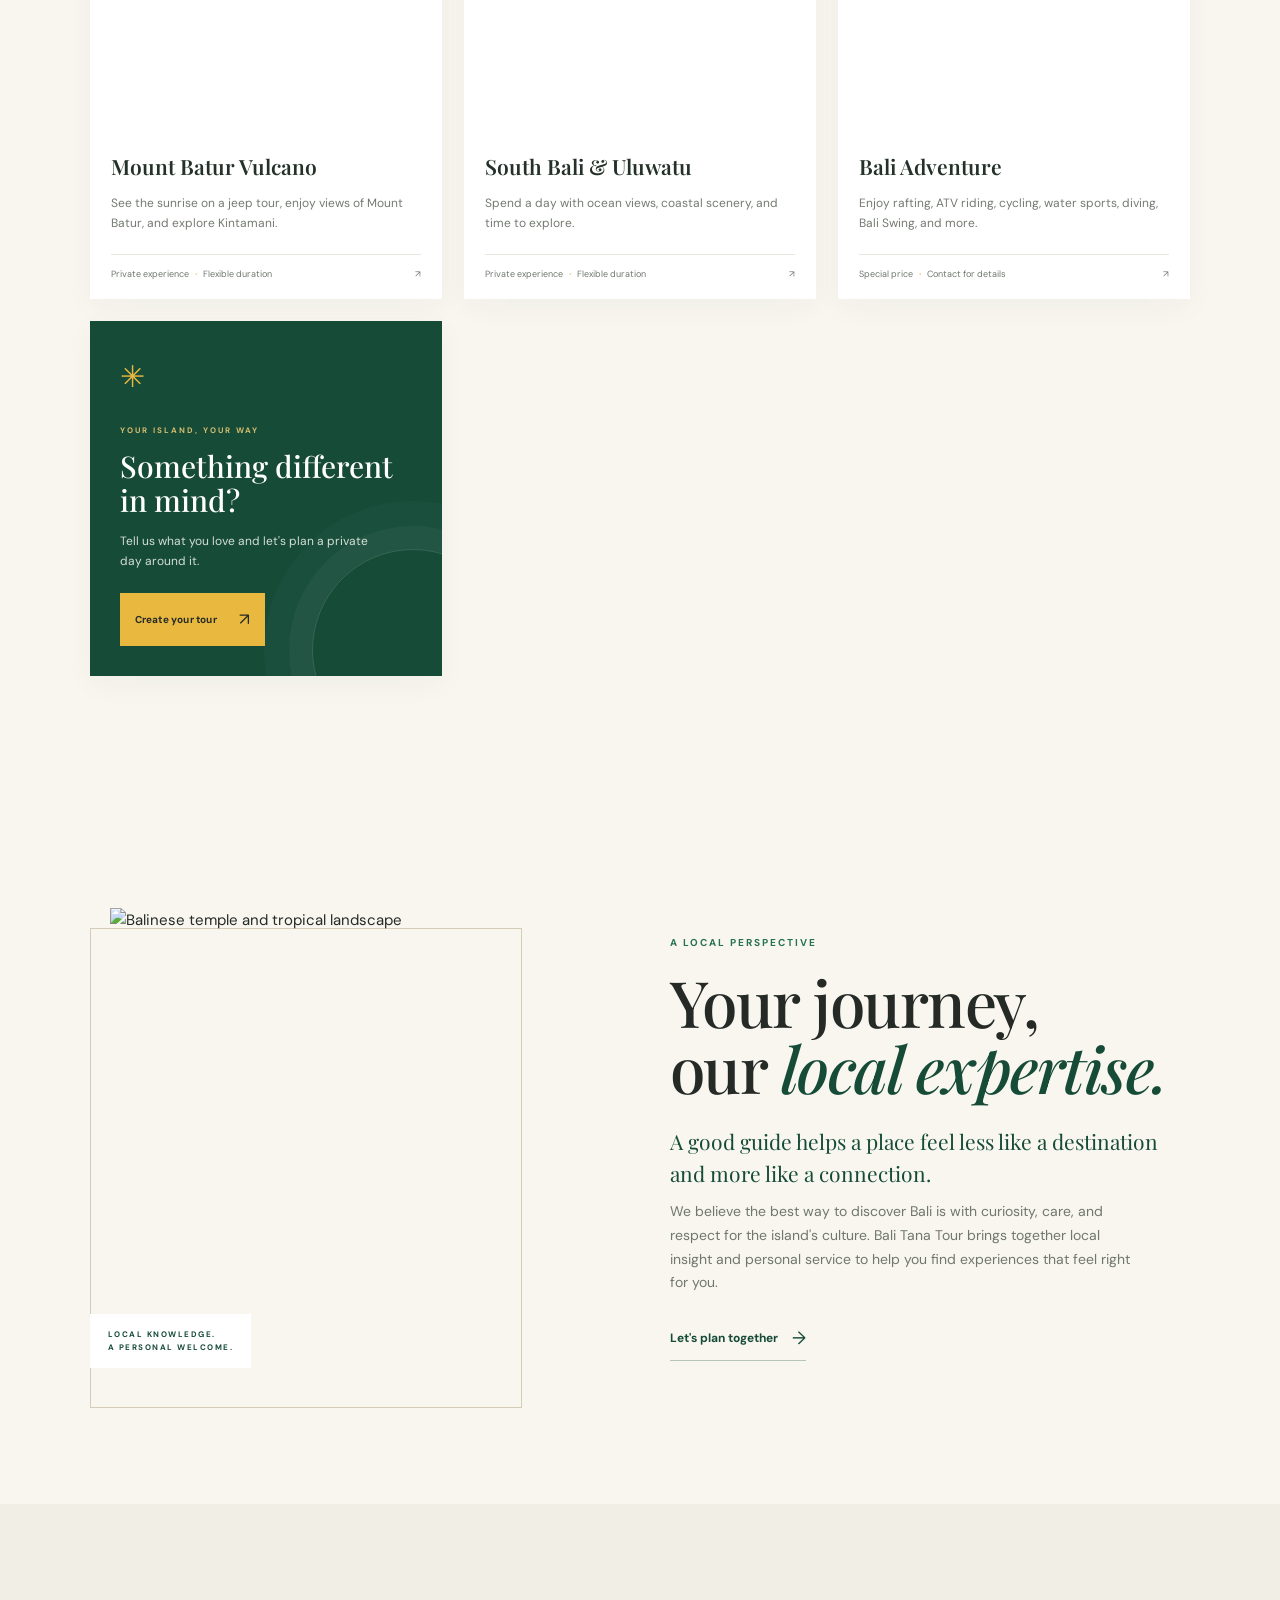
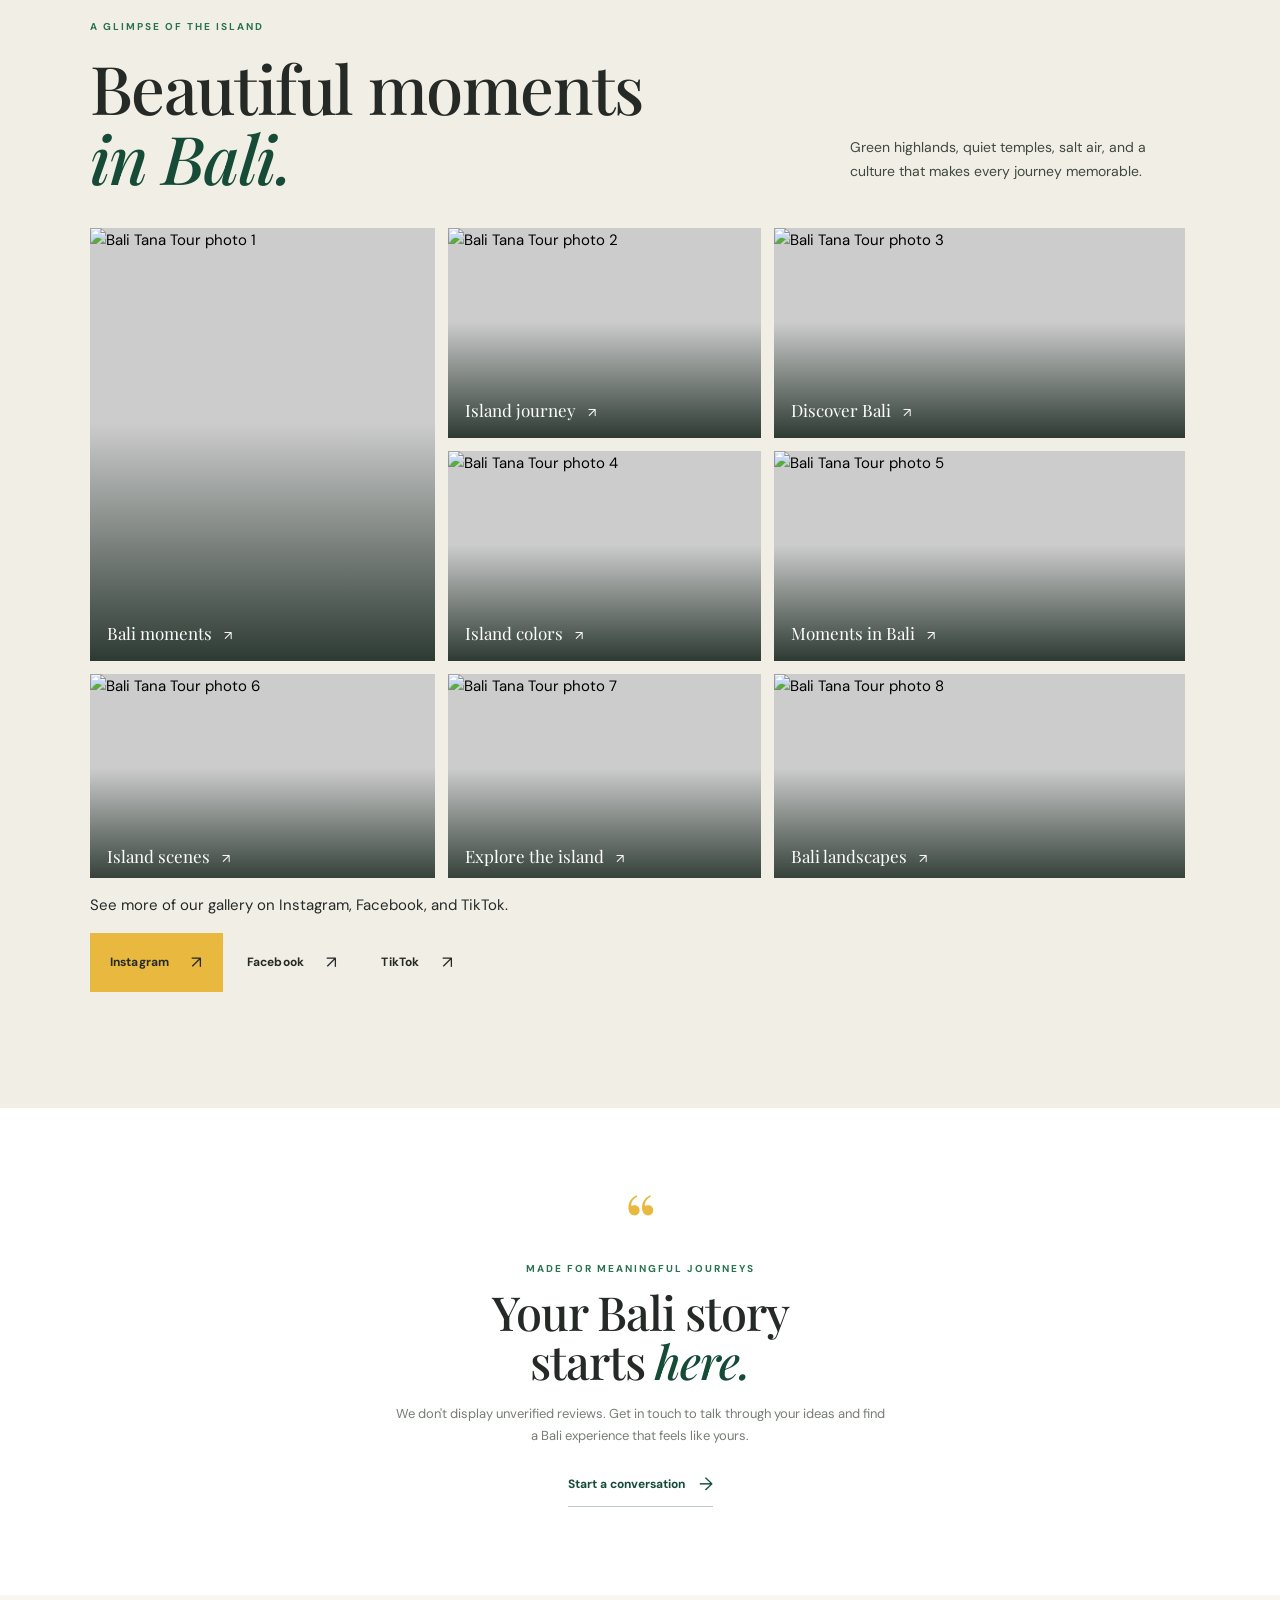
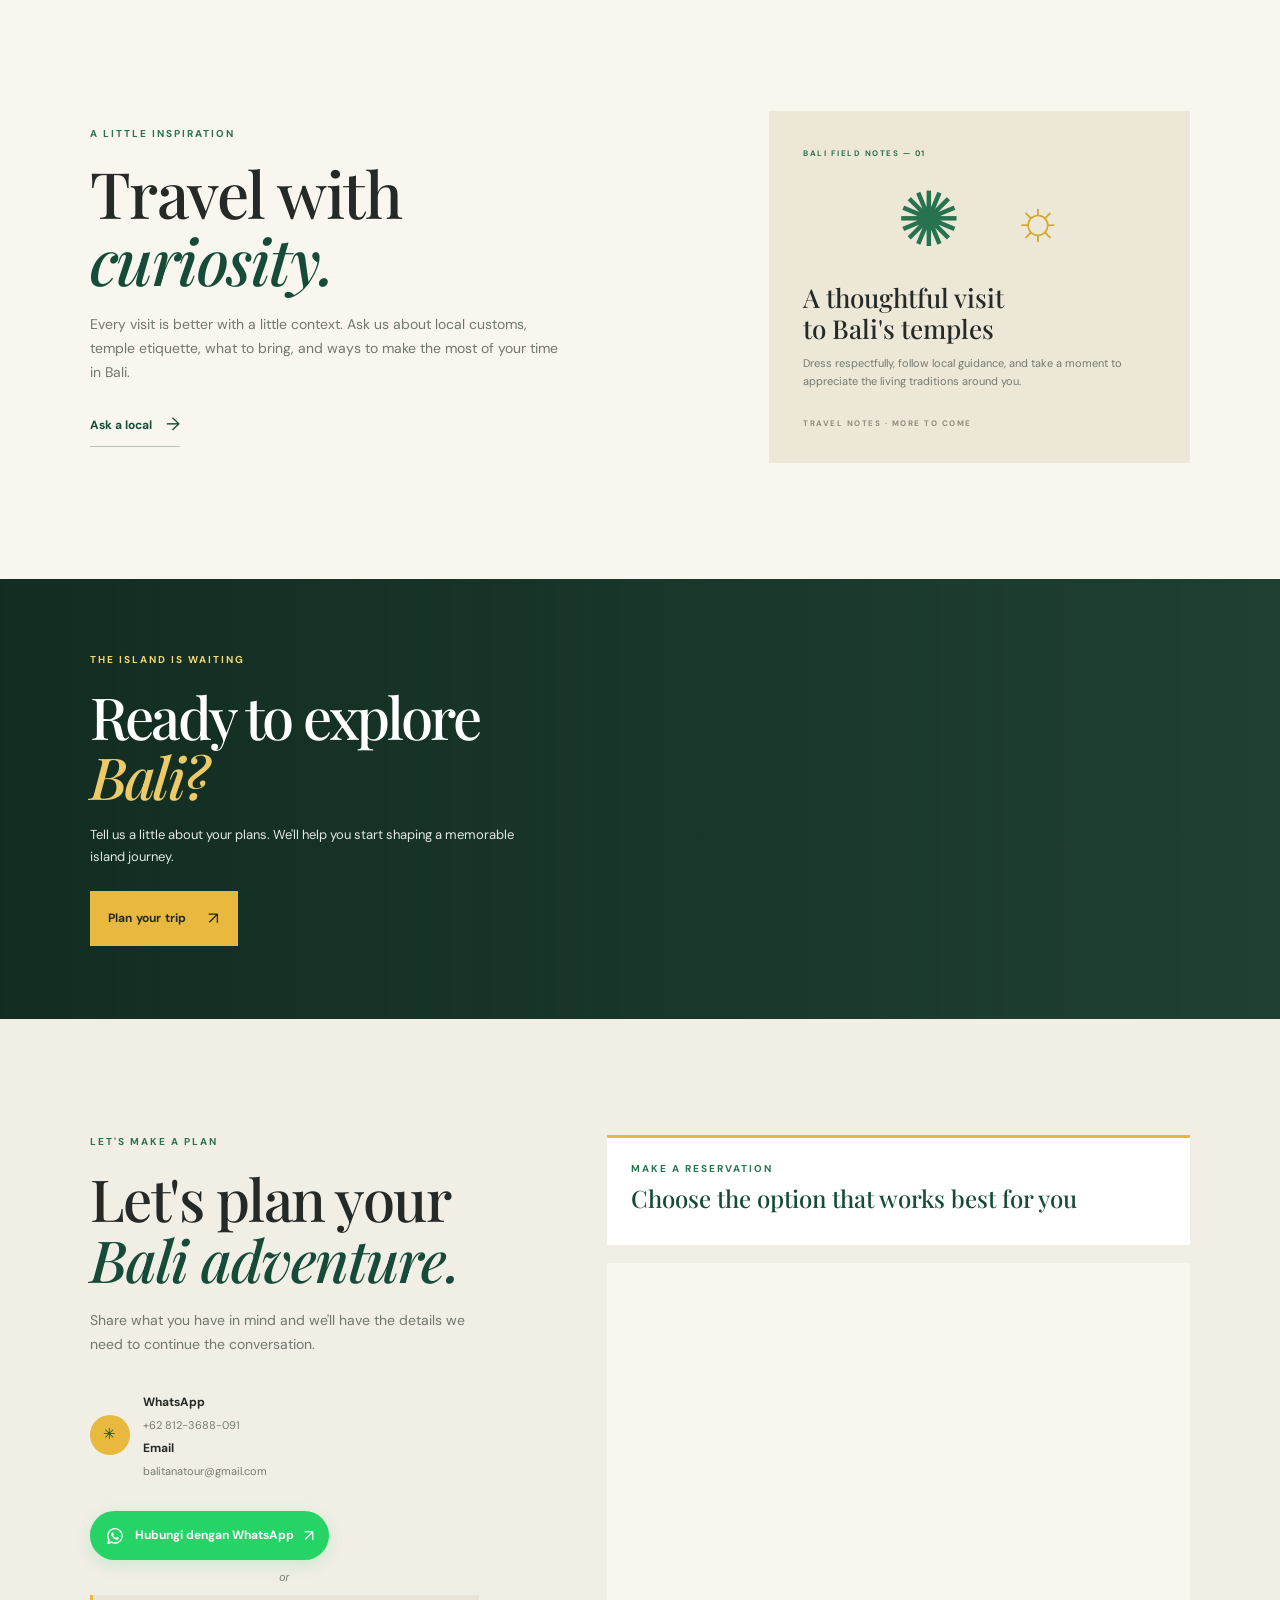
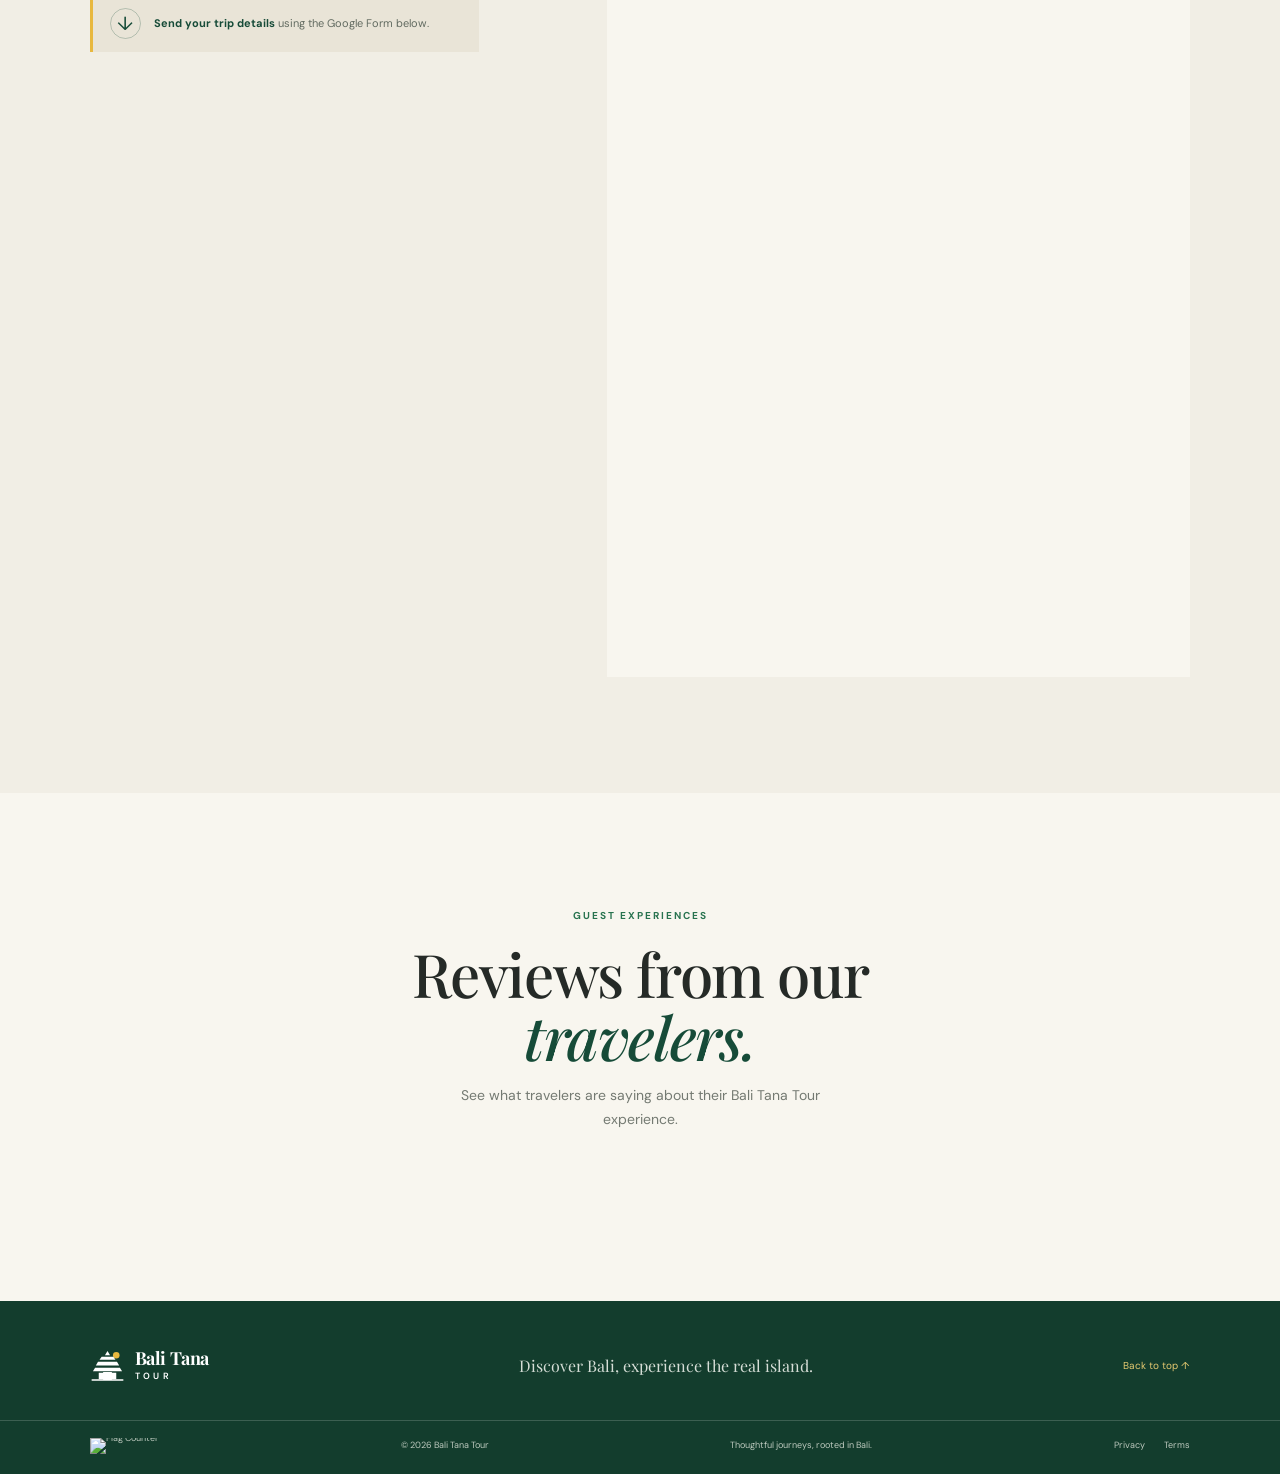
==== commit ab2aae2d: "Add social media links to gallery section Updated the gallery section to include links to Facebook a" ====
--- a/index.html
+++ b/index.html
@@ -122,8 +122,12 @@
         <button class="gallery-item" data-full="https://blogger.googleusercontent.com/img/b/R29vZ2xl/AVvXsEiFtb0AYvvngHZpq5uta-E4LDLSvbU2Fd7Lr5lOfrkJMDSK_wmNNUG2fIz3KrVLy2BSUADTUdjDtS6toPNKgGjT_8Q7g7Ogc9akmenlB-g3gfNtucS6WxtR81TXP0xolMt456fkVib1JEOi3JAzFMEKy09Yufn-mSj3m25rn9spx3wNIBzXsIzfkewrQCo/s3008/14078.jpg" aria-label="View Bali photo 10"><img src="https://blogger.googleusercontent.com/img/b/R29vZ2xl/AVvXsEiFtb0AYvvngHZpq5uta-E4LDLSvbU2Fd7Lr5lOfrkJMDSK_wmNNUG2fIz3KrVLy2BSUADTUdjDtS6toPNKgGjT_8Q7g7Ogc9akmenlB-g3gfNtucS6WxtR81TXP0xolMt456fkVib1JEOi3JAzFMEKy09Yufn-mSj3m25rn9spx3wNIBzXsIzfkewrQCo/s3008/14078.jpg" alt="Bali Tana Tour photo 10" loading="lazy"><span>A Bali welcome <i>↗</i></span></button>
       </div>
         <div class="gallery-more">
-          <p>See more of our gallery on Instagram.</p>
-          <a class="button button-gold" href="https://www.instagram.com/pututana12?psln=bndvMjRodXF5cmQ2" target="_blank" rel="noopener noreferrer">Instagram <span aria-hidden="true">↗</span></a>
+          <p>See more of our gallery on Instagram, Facebook, and TikTok.</p>
+          <div class="gallery-social-links">
+            <a class="button button-gold" href="https://www.instagram.com/pututana12?psln=bndvMjRodXF5cmQ2" target="_blank" rel="noopener noreferrer">Instagram <span aria-hidden="true">↗</span></a>
+            <a class="button button-facebook" href="https://www.facebook.com/share/19QEVDoifH/?mibextid=wwXIfr" target="_blank" rel="noopener noreferrer" aria-label="Visit Bali Tana Tour on Facebook">Facebook <span aria-hidden="true">↗</span></a>
+            <a class="button button-tiktok" href="https://www.tiktok.com/@12pututana" target="_blank" rel="noopener noreferrer" aria-label="Visit Bali Tana Tour on TikTok">TikTok <span aria-hidden="true">↗</span></a>
+          </div>
         </div>
       </div>
     </section>
--- a/styles.css
+++ b/styles.css
@@ -1,5 +1,5 @@
  :root{--forest:#164b38;--green:#28734f;--gold:#e8b83f;--cream:#f8f6ef;--beige:#ede6d8;--ink:#252a27;--muted:#71766f;--serif:'Playfair Display',Georgia,serif;--sans:'DM Sans',Arial,sans-serif;--gutter:clamp(22px,7vw,112px)}
-*{box-sizing:border-box}html{scroll-behavior:smooth;scroll-padding-top:85px}body{margin:0;background:var(--cream);color:var(--ink);font-family:var(--sans);font-size:15px;line-height:1.7;-webkit-font-smoothing:antialiased}img{display:block;width:100%;height:100%;object-fit:cover}a{color:inherit;text-decoration:none}button,input,select,textarea{font:inherit}.wrap{width:min(1320px,100%);margin:auto;padding-left:var(--gutter);padding-right:var(--gutter)}.section-space{padding-top:116px;padding-bottom:116px}.site-header{height:82px;position:fixed;z-index:20;top:0;left:0;right:0;display:flex;align-items:center;justify-content:space-between;padding:0 var(--gutter);color:#fff;transition:background .25s,color .25s,box-shadow .25s}.site-header.scrolled,.site-header.menu-open{background:rgba(248,246,239,.97);color:var(--forest);box-shadow:0 5px 24px #182b2012;backdrop-filter:blur(12px)}.brand{display:inline-flex;align-items:center;gap:10px;flex-shrink:0}.brand-mark{width:35px;height:35px;color:currentColor}.brand-mark svg{width:100%;height:100%}.brand-name{font-family:var(--serif);font-size:18px;line-height:1.1;font-weight:700;letter-spacing:-.4px}.brand-name span{display:block;font-family:var(--sans);font-size:9px;letter-spacing:3.4px;text-transform:uppercase;font-weight:600;margin-top:4px}.brand-name .brand-tagline{font-size:8px;letter-spacing:.2px;text-transform:none;font-weight:500;margin-top:5px;white-space:nowrap;opacity:.85}.main-nav{display:flex;align-items:center;gap:clamp(14px,2.2vw,32px)}.main-nav>a{font-size:12px;font-weight:600;letter-spacing:.1px;transition:opacity .2s}.main-nav>a:hover{opacity:.7}.main-nav .nav-cta{background:var(--gold);color:var(--ink);padding:12px 17px;border-radius:2px;margin-left:3px}.nav-cta span{padding-left:13px}.menu-toggle{display:none}.hero{height:min(820px,100svh);min-height:650px;position:relative;display:flex;align-items:center;color:white;background:#213e30;overflow:hidden}.hero-image,.cta-image{position:absolute;inset:0;background-image:linear-gradient(90deg,rgba(12,31,23,.72) 0%,rgba(12,31,23,.48) 43%,rgba(12,31,23,.08) 100%),linear-gradient(0deg,rgba(12,31,23,.2),transparent 30%),url('https://blogger.googleusercontent.com/img/b/R29vZ2xl/AVvXsEjVcUorMNTK4EzysfnTv44MUqMMMu6uqOqq2bcW3VCYPR2DjjjWiYbAvxiYWiXgIkRJjn5G6g86oQLSNnfBydWwDmxr9RIbuzAKP7y5Sqlw5YfSh95cHFf7AhS0ma8igW_t02teu_FJ4RRO7QERGcaKs0d-zjMh4JpUYR3P12jh4TwbibS1Dbn4PnPb9Oc/w426-h640/13716.png');background-position:center 55%;background-size:cover;animation:heroReveal 1.2s ease both}.hero-content{position:relative;top:35px;left:clamp(16px,5vw,70px);padding-top:65px;animation:rise .8s .15s both}.eyebrow{display:block;color:var(--green);font-size:10px;line-height:1.3;font-weight:700;letter-spacing:2px;text-transform:uppercase;margin-bottom:20px}.light-eyebrow{color:#f3d778}.eyebrow i{display:inline-block;width:22px;height:1px;background:currentColor;vertical-align:middle;margin-right:9px}.hero h1,.section-heading h2,.welcome-copy h2,.transport-copy h2,.about-copy h2,.guide h2,.cta-content h2,.contact-copy h2,.testimonial h2{font-family:var(--serif);font-size:clamp(52px,7vw,92px);line-height:1.04;letter-spacing:-2.6px;font-weight:500;margin:0}.hero h1 em,.section-heading h2 em,.welcome-copy h2 em,.transport-copy h2 em,.about-copy h2 em,.guide h2 em,.cta-content h2 em,.contact-copy h2 em,.testimonial h2 em{font-weight:500;color:#edca68}.hero-content>p{font-size:16px;line-height:1.8;max-width:490px;color:#f0f1eb;margin:26px 0 31px}.hero-actions{display:flex;align-items:center;gap:29px}.button{display:inline-flex;align-items:center;justify-content:center;gap:22px;border:0;padding:15px 20px;font-size:12px;font-weight:700;letter-spacing:.2px;transition:transform .2s,background .2s;cursor:pointer}.button:hover{transform:translateY(-2px)}.button span{font-size:17px;font-weight:400}.button-gold{background:var(--gold);color:var(--ink)}.button-green{background:var(--forest);color:white}.text-link{display:inline-flex;align-items:center;gap:14px;color:var(--forest);font-size:12px;font-weight:700;border-bottom:1px solid #164b384a;padding-bottom:6px}.text-link span{font-size:18px;font-weight:400;transition:transform .2s}.text-link:hover span{transform:translateX(4px)}.light-link{color:white;border-color:#ffffff88}.scroll-note{position:absolute;bottom:30px;left:var(--gutter);font-size:9px;text-transform:uppercase;letter-spacing:1.8px;display:flex;align-items:center;gap:12px;color:#ffffffd9}.scroll-note span{height:37px;width:1px;background:#e8b83f}.hero-caption{position:absolute;bottom:42px;right:var(--gutter);font-size:10px;letter-spacing:1px;color:#ffffffdb}.hero-caption span{color:var(--gold);padding:0 8px}.driver-intro{display:flex;align-items:center;justify-content:center;gap:30px;padding:44px var(--gutter);background:#fff}.driver-portrait{width:280px;height:280px;flex:none;position:relative;overflow:hidden;border-radius:50%;border:4px solid var(--cream);box-shadow:0 8px 26px #182b2022;animation:driverPortraitIn .85s cubic-bezier(.2,.75,.3,1) both}.driver-slider .driver-slide{position:absolute;inset:0;object-fit:cover;object-position:center 30%;opacity:0;transition:opacity .35s ease}.driver-slider .driver-slide.is-active{opacity:1}.driver-slider-dots{position:absolute;z-index:1;left:0;right:0;bottom:12px;display:flex;justify-content:center;gap:8px}.driver-slider-dots button{width:9px;height:9px;padding:0;border:1px solid white;border-radius:50%;background:#ffffff80;cursor:pointer}.driver-slider-dots button.is-active{background:var(--gold);border-color:var(--gold)}.driver-slider-dots button:focus-visible{outline:2px solid white;outline-offset:3px}.driver-intro-copy{max-width:520px;animation:driverCopyIn .85s .12s cubic-bezier(.2,.75,.3,1) both}.driver-intro .eyebrow{margin-bottom:7px}.driver-intro h2{font-family:var(--serif);font-size:clamp(25px,3vw,34px);line-height:1.2;font-weight:500;color:var(--forest);margin:0 0 6px}.driver-intro p{font-size:13px;color:#70776f;margin:0}.welcome{background:var(--cream)}.welcome-grid{display:grid;grid-template-columns:1.03fr .97fr;gap:clamp(55px,10vw,145px);align-items:center}.welcome-art{height:500px;position:relative;padding:0 35px 32px 0}.welcome-art:before{content:'';position:absolute;left:34px;right:0;top:34px;bottom:0;background:var(--beige)}.welcome-art img{position:relative;width:100%;height:100%;object-fit:cover}.image-stamp{position:absolute;right:-21px;bottom:65px;width:104px;height:104px;border-radius:50%;background:var(--gold);display:grid;place-content:center;text-align:center;color:var(--forest);font-family:var(--serif);font-size:18px;line-height:1.15;transform:rotate(8deg)}.welcome-copy h2,.transport-copy h2,.about-copy h2,.contact-copy h2,.guide h2{font-size:clamp(43px,5vw,64px);letter-spacing:-1.5px}.welcome-copy h2 em,.about-copy h2 em,.contact-copy h2 em,.guide h2 em{color:var(--forest)}.welcome-copy .lead,.about-copy .lead{font-family:var(--serif);font-size:21px;line-height:1.5;color:var(--forest);margin:24px 0 11px}.welcome-copy>p:not(.lead),.about-copy>p:not(.lead),.transport-copy>p,.guide-grid>div:first-child>p,.contact-copy>p{max-width:470px;color:#70776f;font-size:14px;margin:0 0 25px}.why{background:#f1eee5}.section-heading.centered{text-align:center;max-width:650px;margin:0 auto 53px}.section-heading h2{font-size:clamp(40px,5vw,60px);letter-spacing:-1.4px}.section-heading h2 em{color:var(--forest)}.section-heading>p,.heading-row>p{color:#747a72;font-size:14px;max-width:425px;margin:17px auto 0}.feature-grid{display:grid;grid-template-columns:repeat(4,1fr);border-top:1px solid #d9d5ca;border-bottom:1px solid #d9d5ca}.feature{padding:34px 27px 37px;border-right:1px solid #d9d5ca}.feature:first-child{padding-left:0}.feature:last-child{border:0;padding-right:0}.feature-icon{display:grid;place-items:center;width:41px;height:41px;border:1px solid #c8c9b9;border-radius:50%;font-size:20px;color:var(--green);margin-bottom:24px}.feature h3{font-family:var(--serif);font-weight:600;font-size:18px;margin:0 0 8px}.feature p{font-size:12px;color:#73796f;margin:0;line-height:1.75}.destinations{background:var(--forest);color:white}.heading-row{display:flex;align-items:end;justify-content:space-between;margin-bottom:47px;gap:30px}.destinations .eyebrow,.tours .eyebrow{color:#d6bd6d}.heading-row h2{font-size:clamp(43px,5.5vw,67px)}.destinations .heading-row h2 em,.tours .heading-row h2 em{color:#e8c960}.heading-row>p{margin:0 0 9px;color:#d5dfd7;max-width:340px}.destination-grid{display:grid;grid-template-columns:repeat(4,1fr);grid-auto-rows:260px;gap:13px}.destination-card{position:relative;overflow:hidden;background:#416351;display:block;isolation:isolate}.destination-card:after{content:'';position:absolute;inset:0;background:linear-gradient(0deg,rgba(12,26,19,.78),transparent 62%);z-index:-0;transition:opacity .25s}.destination-card img{position:absolute;inset:0;transition:transform .6s}.destination-card[href="east-bali-tour.html"] img{display:none}.destination-card:hover img{transform:scale(1.05)}.destination-large{grid-column:span 2;grid-row:span 2}.destination-number{position:absolute;left:20px;top:17px;font-size:8px;letter-spacing:1.8px;color:#ffffffd9}.destination-info{position:absolute;left:20px;bottom:18px}.destination-info h3{font-family:var(--serif);font-size:25px;font-weight:500;margin:0}.destination-info p{font-size:11px;color:#ffffffc9;margin:2px 0 0}.card-arrow{position:absolute;right:17px;bottom:21px;border:1px solid #ffffff9c;width:30px;height:30px;display:grid;place-items:center;border-radius:50%;font-size:15px;transition:background .2s,color .2s}.destination-card:hover .card-arrow{background:var(--gold);border-color:var(--gold);color:var(--ink)}.tours{background:var(--cream)}.tour-grid{display:grid;grid-template-columns:repeat(3,1fr);gap:22px}.tour-card{background:white;min-width:0;box-shadow:0 8px 28px #2733290a}.tour-image{height:220px;position:relative;overflow:hidden}.tour-image img{transition:transform .5s}.tour-card:hover .tour-image img{transform:scale(1.04)}.tour-tag{position:absolute;left:16px;top:16px;background:var(--cream);padding:6px 9px;font-size:8px;letter-spacing:1.3px;font-weight:700;color:var(--forest)}.tour-body{padding:21px 21px 17px}.tour-body h3{font-family:var(--serif);font-size:21px;font-weight:600;margin:0 0 8px;color:#233129}.tour-body>p{font-size:12px;line-height:1.7;color:#747a72;min-height:42px;margin:0 0 19px}.tour-foot{border-top:1px solid #e8e7df;padding-top:12px;display:flex;justify-content:space-between;align-items:center;font-size:9px;color:#70776f}.tour-foot b{padding:0 4px;color:var(--gold)}.tour-foot a{color:var(--forest);font-size:19px}.custom-card{background:var(--forest);color:white;min-height:350px;padding:30px;position:relative;overflow:hidden}.custom-card:after{content:'';position:absolute;width:200px;height:200px;border:1px solid #ffffff25;border-radius:50%;right:-72px;bottom:-75px;box-shadow:0 0 0 23px #ffffff08,0 0 0 48px #ffffff06}.custom-icon{display:block;font-size:30px;color:var(--gold);margin-bottom:23px}.custom-card .eyebrow{font-size:8px;margin-bottom:13px}.custom-card h3{font-family:var(--serif);font-size:30px;line-height:1.15;font-weight:500;margin:0 0 13px}.custom-card p{font-size:12px;color:#d5dfd7;max-width:250px;margin:0 0 22px}.custom-card .button{position:relative;z-index:1;padding:12px 15px;font-size:10px}.transport{background:var(--beige)}.transport-grid{display:grid;grid-template-columns:.85fr 1.15fr;align-items:center;gap:clamp(45px,8vw,110px)}.transport-copy h2 em{color:var(--forest)}.transport-copy>p{margin-top:23px}.check-list{padding:0;list-style:none;margin:25px 0 27px}.check-list li{font-size:12px;color:#49564b;margin:10px 0}.check-list li:before{content:'✓';display:inline-grid;place-items:center;color:var(--green);width:20px;height:20px;border:1px solid #b4bdae;border-radius:50%;font-size:10px;margin-right:10px}.transport-image{height:440px;position:relative}.transport-image img{object-position:center}.photo-label{position:absolute;left:-24px;bottom:25px;background:var(--gold);padding:17px 22px;display:flex;flex-direction:column}.photo-label span{font-size:8px;letter-spacing:1.5px;font-weight:700}.photo-label b{font-family:var(--serif);font-size:18px;font-weight:500}.about{background:var(--cream)}.about-grid{display:grid;grid-template-columns:.93fr 1.07fr;align-items:center;gap:clamp(60px,10vw,145px)}.about-photo{height:480px;position:relative;margin-left:20px}.about-photo:before{position:absolute;content:'';inset:20px 20px -20px -20px;border:1px solid #d4cbb8}.about-photo img{position:relative}.photo-note{position:absolute;bottom:20px;left:-20px;background:white;padding:14px 18px;font-size:8px;letter-spacing:1.5px;line-height:1.65;font-weight:700;color:var(--forest)}.about-copy h2 em{display:inline-block}.about-copy .text-link{margin-top:3px}.gallery{background:#f1eee5}.gallery .heading-row{margin-bottom:35px}.gallery .heading-row>p{color:#3f4840}.gallery-grid{display:grid;grid-template-columns:1.05fr .95fr 1.25fr;grid-auto-rows:210px;gap:13px;max-height:650px;overflow-y:auto;overscroll-behavior:contain;padding-right:5px;scrollbar-color:var(--green) #dedbd1;scrollbar-width:thin}.gallery-item{position:relative;padding:0;border:0;background:#ccc;overflow:hidden;cursor:pointer;text-align:left}.gallery-item:after{content:'';position:absolute;inset:45% 0 0;background:linear-gradient(0deg,#17261de0,transparent)}.gallery-item img{transition:transform .5s}.gallery-item:hover img{transform:scale(1.05)}.gallery-item span{position:absolute;z-index:1;left:17px;bottom:13px;color:white;font-family:var(--serif);font-size:17px}.gallery-item span i{font-style:normal;font-family:var(--sans);font-size:13px;margin-left:8px}.gallery-tall{grid-row:span 2}.gallery-wide{grid-column:span 1}.gallery-note{font-size:10px;color:#878a80;margin:14px 0 0}.testimonial{background:#fff;padding:88px 0;text-align:center}.testimonial-inner{max-width:700px}.quote-mark{font-family:var(--serif);font-size:80px;line-height:.6;color:var(--gold);display:block;margin-bottom:18px}.testimonial .eyebrow{margin-bottom:13px}.testimonial h2{font-size:47px;letter-spacing:-1px}.testimonial h2 em{color:var(--forest)}.testimonial p{max-width:495px;margin:17px auto 22px;color:#777d75;font-size:13px}.guide{background:var(--cream)}.guide-grid{display:grid;grid-template-columns:1fr .8fr;align-items:center;gap:clamp(60px,12vw,175px)}.guide h2 em{color:var(--forest)}.guide-grid>div:first-child>p{margin:20px 0 25px}.guide-card{background:#ede7d8;padding:28px 34px 29px;min-height:330px;position:relative;overflow:hidden}.guide-index,.guide-coming{font-size:8px;letter-spacing:1.5px;font-weight:700;color:var(--green)}.guide-illustration{height:112px;position:relative;display:flex;justify-content:center;align-items:center;gap:52px;color:var(--green)}.guide-illustration span:first-child{font-size:76px}.guide-illustration span:last-child{font-size:55px;color:#d4a727}.guide-card h3{font-family:var(--serif);font-size:26px;font-weight:500;line-height:1.2;margin:6px 0 9px}.guide-card p{font-size:11px;color:#73796f;margin:0 0 18px;max-width:340px}.guide-coming{color:#8b8c7f}.cta-banner{height:440px;position:relative;display:flex;align-items:center;color:white;background:#264a39;overflow:hidden}.cta-image{background-image:linear-gradient(90deg,rgba(13,37,27,.79),rgba(13,37,27,.25)),url('https://www.pelago.com/img/products/ID-Indonesia/experience-atv-adventure-in-bali/54adbfed-e601-4c69-8de0-93fe39b85c26_experience-atv-adventure-in-bali-xlarge.webp');background-position:center 55%}.cta-content{position:relative}.cta-content h2{font-size:58px}.cta-content>p{font-size:13px;color:#e3e9e3;max-width:435px;margin:17px 0 23px}.cta-content .button{padding:13px 18px}.contact{background:#f1eee5}.contact-grid{display:grid;grid-template-columns:.8fr 1.2fr;gap:clamp(55px,10vw,140px);align-items:start}.contact-copy h2{font-size:clamp(40px,4.8vw,58px)}.contact-copy h2 em{color:var(--forest)}.contact-copy>p{margin:20px 0;max-width:380px}.contact-aside{display:flex;gap:13px;align-items:center;margin-top:32px}.contact-aside-icon{width:40px;height:40px;background:var(--gold);border-radius:50%;display:grid;place-items:center;color:var(--forest)}.contact-aside b{font-size:12px}.contact-aside p{font-size:11px;color:#767b73;margin:2px 0 0}.contact-copy .form-disclaimer{border-left:2px solid #d6bb61;padding-left:12px;font-size:10px;line-height:1.7;margin-top:35px}.inquiry-form{background:var(--cream);padding:32px 34px}.inquiry-form label{display:block;color:#38443a;font-size:10px;font-weight:700;margin-bottom:16px}.inquiry-form input:not([type=checkbox]),.inquiry-form select,.inquiry-form textarea{display:block;width:100%;margin-top:7px;border:1px solid #e0dfd5;background:#fff;padding:12px 13px;color:var(--ink);font-size:12px;outline:none;border-radius:0;transition:border .2s}.inquiry-form input:focus,.inquiry-form select:focus,.inquiry-form textarea:focus{border-color:var(--green)}.inquiry-form input::placeholder,.inquiry-form textarea::placeholder{color:#a3a59d}.inquiry-form textarea{resize:vertical}.form-row{display:grid;grid-template-columns:1fr 1fr;gap:15px}.optional{float:right;color:#999b93;font-size:9px;font-weight:400}.consent{display:flex!important;align-items:center;gap:9px;font-weight:400!important;color:#73786f!important}.consent input{accent-color:var(--forest)}.submit-button{width:100%}.form-status{font-size:11px;line-height:1.6;margin:12px 0 0;color:var(--forest)}.site-footer{background:#133d2d;color:white;padding:35px 0 20px}.footer-top{display:flex;align-items:center;justify-content:space-between;padding-bottom:25px;border-bottom:1px solid #ffffff2c}.footer-brand .brand-mark{color:white}.footer-top>p{font-family:var(--serif);font-size:16px;color:#d5ddd6}.back-top{font-size:10px;color:#e6ca71}.footer-bottom{display:flex;justify-content:space-between;align-items:center;padding-top:17px;font-size:9px;color:#bdc9be}.footer-bottom>div{display:flex;gap:19px}.footer-bottom a:hover{color:var(--gold)}.footer-bottom>a[href^="https://info.flagcounter.com"]{position:static;display:block;line-height:0}.footer-bottom>a[href^="https://info.flagcounter.com"] img{display:block;width:auto;height:auto;max-width:120px;max-height:70px;object-fit:contain}.whatsapp-float{position:fixed;right:24px;bottom:24px;z-index:19;display:inline-flex;align-items:center;gap:10px;padding:13px 18px;background:#25d366;color:#fff;border-radius:999px;box-shadow:0 8px 24px #10251c35;font-size:12px;font-weight:700;transition:transform .2s,box-shadow .2s}.whatsapp-float:hover{transform:translateY(-3px);box-shadow:0 12px 28px #10251c45}.whatsapp-float svg{width:23px;height:23px;fill:currentColor;flex:none}.whatsapp-float:focus-visible{outline:3px solid var(--gold);outline-offset:4px}.lightbox{padding:0;border:0;background:#101611;width:min(92vw,1100px);max-height:90vh;overflow:visible}.lightbox::backdrop{background:#08120de8}.lightbox img{height:auto;max-height:85vh;object-fit:contain}.lightbox-close{position:absolute;right:-14px;top:-17px;border:0;background:var(--gold);width:34px;height:34px;border-radius:50%;font-size:24px;cursor:pointer}.lightbox:not([open]){display:none}@keyframes rise{from{opacity:0;transform:translateY(18px)}to{opacity:1;transform:translateY(0)}}@keyframes heroReveal{from{transform:scale(1.035);opacity:.7}to{transform:scale(1);opacity:1}}@keyframes driverPortraitIn{from{opacity:0;transform:translateX(-100vw)}to{opacity:1;transform:translateX(0)}}@keyframes driverCopyIn{from{opacity:0;transform:translateX(60px)}to{opacity:1;transform:translateX(0)}}
+*{box-sizing:border-box}html{scroll-behavior:smooth;scroll-padding-top:85px}body{margin:0;background:var(--cream);color:var(--ink);font-family:var(--sans);font-size:15px;line-height:1.7;-webkit-font-smoothing:antialiased}img{display:block;width:100%;height:100%;object-fit:cover}a{color:inherit;text-decoration:none}button,input,select,textarea{font:inherit}.wrap{width:min(1320px,100%);margin:auto;padding-left:var(--gutter);padding-right:var(--gutter)}.section-space{padding-top:116px;padding-bottom:116px}.site-header{height:82px;position:fixed;z-index:20;top:0;left:0;right:0;display:flex;align-items:center;justify-content:space-between;padding:0 var(--gutter);color:#fff;transition:background .25s,color .25s,box-shadow .25s}.site-header.scrolled,.site-header.menu-open{background:rgba(248,246,239,.97);color:var(--forest);box-shadow:0 5px 24px #182b2012;backdrop-filter:blur(12px)}.brand{display:inline-flex;align-items:center;gap:10px;flex-shrink:0}.brand-mark{width:35px;height:35px;color:currentColor}.brand-mark svg{width:100%;height:100%}.brand-name{font-family:var(--serif);font-size:18px;line-height:1.1;font-weight:700;letter-spacing:-.4px}.brand-name span{display:block;font-family:var(--sans);font-size:9px;letter-spacing:3.4px;text-transform:uppercase;font-weight:600;margin-top:4px}.brand-name .brand-tagline{font-size:8px;letter-spacing:.2px;text-transform:none;font-weight:500;margin-top:5px;white-space:nowrap;opacity:.85}.main-nav{display:flex;align-items:center;gap:clamp(14px,2.2vw,32px)}.main-nav>a{font-size:12px;font-weight:600;letter-spacing:.1px;transition:opacity .2s}.main-nav>a:hover{opacity:.7}.main-nav .nav-cta{background:var(--gold);color:var(--ink);padding:12px 17px;border-radius:2px;margin-left:3px}.nav-cta span{padding-left:13px}.menu-toggle{display:none}.hero{height:min(820px,100svh);min-height:650px;position:relative;display:flex;align-items:center;color:white;background:#213e30;overflow:hidden}.hero-image,.cta-image{position:absolute;inset:0;background-image:linear-gradient(90deg,rgba(12,31,23,.72) 0%,rgba(12,31,23,.48) 43%,rgba(12,31,23,.08) 100%),linear-gradient(0deg,rgba(12,31,23,.2),transparent 30%),url('https://blogger.googleusercontent.com/img/b/R29vZ2xl/AVvXsEjVcUorMNTK4EzysfnTv44MUqMMMu6uqOqq2bcW3VCYPR2DjjjWiYbAvxiYWiXgIkRJjn5G6g86oQLSNnfBydWwDmxr9RIbuzAKP7y5Sqlw5YfSh95cHFf7AhS0ma8igW_t02teu_FJ4RRO7QERGcaKs0d-zjMh4JpUYR3P12jh4TwbibS1Dbn4PnPb9Oc/w426-h640/13716.png');background-position:center 55%;background-size:cover;animation:heroReveal 1.2s ease both}.hero-content{position:relative;top:35px;left:clamp(16px,5vw,70px);padding-top:65px;animation:rise .8s .15s both}.eyebrow{display:block;color:var(--green);font-size:10px;line-height:1.3;font-weight:700;letter-spacing:2px;text-transform:uppercase;margin-bottom:20px}.light-eyebrow{color:#f3d778}.eyebrow i{display:inline-block;width:22px;height:1px;background:currentColor;vertical-align:middle;margin-right:9px}.hero h1,.section-heading h2,.welcome-copy h2,.transport-copy h2,.about-copy h2,.guide h2,.cta-content h2,.contact-copy h2,.testimonial h2{font-family:var(--serif);font-size:clamp(52px,7vw,92px);line-height:1.04;letter-spacing:-2.6px;font-weight:500;margin:0}.hero h1 em,.section-heading h2 em,.welcome-copy h2 em,.transport-copy h2 em,.about-copy h2 em,.guide h2 em,.cta-content h2 em,.contact-copy h2 em,.testimonial h2 em{font-weight:500;color:#edca68}.hero-content>p{font-size:16px;line-height:1.8;max-width:490px;color:#f0f1eb;margin:26px 0 31px}.hero-actions{display:flex;align-items:center;gap:29px}.button{display:inline-flex;align-items:center;justify-content:center;gap:22px;border:0;padding:15px 20px;font-size:12px;font-weight:700;letter-spacing:.2px;transition:transform .2s,background .2s;cursor:pointer}.button:hover{transform:translateY(-2px)}.button span{font-size:17px;font-weight:400}.button-gold{background:var(--gold);color:var(--ink)}.button-green{background:var(--forest);color:white}.text-link{display:inline-flex;align-items:center;gap:14px;color:var(--forest);font-size:12px;font-weight:700;border-bottom:1px solid #164b384a;padding-bottom:6px}.text-link span{font-size:18px;font-weight:400;transition:transform .2s}.text-link:hover span{transform:translateX(4px)}.light-link{color:white;border-color:#ffffff88}.scroll-note{position:absolute;bottom:30px;left:var(--gutter);font-size:9px;text-transform:uppercase;letter-spacing:1.8px;display:flex;align-items:center;gap:12px;color:#ffffffd9}.scroll-note span{height:37px;width:1px;background:#e8b83f}.hero-caption{position:absolute;bottom:42px;right:var(--gutter);font-size:10px;letter-spacing:1px;color:#ffffffdb}.hero-caption span{color:var(--gold);padding:0 8px}.driver-intro{display:flex;align-items:center;justify-content:center;gap:30px;padding:44px var(--gutter);background:#fff}.driver-portrait{width:280px;height:280px;flex:none;position:relative;overflow:hidden;border-radius:50%;border:4px solid var(--cream);box-shadow:0 8px 26px #182b2022;animation:driverPortraitIn .85s cubic-bezier(.2,.75,.3,1) both}.driver-slider .driver-slide{position:absolute;inset:0;object-fit:cover;object-position:center 30%;opacity:0;transition:opacity .35s ease}.driver-slider .driver-slide.is-active{opacity:1}.driver-slider-dots{position:absolute;z-index:1;left:0;right:0;bottom:12px;display:flex;justify-content:center;gap:8px}.driver-slider-dots button{width:9px;height:9px;padding:0;border:1px solid white;border-radius:50%;background:#ffffff80;cursor:pointer}.driver-slider-dots button.is-active{background:var(--gold);border-color:var(--gold)}.driver-slider-dots button:focus-visible{outline:2px solid white;outline-offset:3px}.driver-intro-copy{max-width:520px;animation:driverCopyIn .85s .12s cubic-bezier(.2,.75,.3,1) both}.driver-intro .eyebrow{margin-bottom:7px}.driver-intro h2{font-family:var(--serif);font-size:clamp(25px,3vw,34px);line-height:1.2;font-weight:500;color:var(--forest);margin:0 0 6px}.driver-intro p{font-size:13px;color:#70776f;margin:0}.welcome{background:var(--cream)}.welcome-grid{display:grid;grid-template-columns:1.03fr .97fr;gap:clamp(55px,10vw,145px);align-items:center}.welcome-art{height:500px;position:relative;padding:0 35px 32px 0}.welcome-art:before{content:'';position:absolute;left:34px;right:0;top:34px;bottom:0;background:var(--beige)}.welcome-art img{position:relative;width:100%;height:100%;object-fit:cover}.image-stamp{position:absolute;right:-21px;bottom:65px;width:104px;height:104px;border-radius:50%;background:var(--gold);display:grid;place-content:center;text-align:center;color:var(--forest);font-family:var(--serif);font-size:18px;line-height:1.15;transform:rotate(8deg)}.welcome-copy h2,.transport-copy h2,.about-copy h2,.contact-copy h2,.guide h2{font-size:clamp(43px,5vw,64px);letter-spacing:-1.5px}.welcome-copy h2 em,.about-copy h2 em,.contact-copy h2 em,.guide h2 em{color:var(--forest)}.welcome-copy .lead,.about-copy .lead{font-family:var(--serif);font-size:21px;line-height:1.5;color:var(--forest);margin:24px 0 11px}.welcome-copy>p:not(.lead),.about-copy>p:not(.lead),.transport-copy>p,.guide-grid>div:first-child>p,.contact-copy>p{max-width:470px;color:#70776f;font-size:14px;margin:0 0 25px}.why{background:#f1eee5}.section-heading.centered{text-align:center;max-width:650px;margin:0 auto 53px}.section-heading h2{font-size:clamp(40px,5vw,60px);letter-spacing:-1.4px}.section-heading h2 em{color:var(--forest)}.section-heading>p,.heading-row>p{color:#747a72;font-size:14px;max-width:425px;margin:17px auto 0}.feature-grid{display:grid;grid-template-columns:repeat(4,1fr);border-top:1px solid #d9d5ca;border-bottom:1px solid #d9d5ca}.feature{padding:34px 27px 37px;border-right:1px solid #d9d5ca}.feature:first-child{padding-left:0}.feature:last-child{border:0;padding-right:0}.feature-icon{display:grid;place-items:center;width:41px;height:41px;border:1px solid #c8c9b9;border-radius:50%;font-size:20px;color:var(--green);margin-bottom:24px}.feature h3{font-family:var(--serif);font-weight:600;font-size:18px;margin:0 0 8px}.feature p{font-size:12px;color:#73796f;margin:0;line-height:1.75}.destinations{background:var(--forest);color:white}.heading-row{display:flex;align-items:end;justify-content:space-between;margin-bottom:47px;gap:30px}.destinations .eyebrow,.tours .eyebrow{color:#d6bd6d}.heading-row h2{font-size:clamp(43px,5.5vw,67px)}.destinations .heading-row h2 em,.tours .heading-row h2 em{color:#e8c960}.heading-row>p{margin:0 0 9px;color:#d5dfd7;max-width:340px}.destination-grid{display:grid;grid-template-columns:repeat(4,1fr);grid-auto-rows:260px;gap:13px}.destination-card{position:relative;overflow:hidden;background:#416351;display:block;isolation:isolate}.destination-card:after{content:'';position:absolute;inset:0;background:linear-gradient(0deg,rgba(12,26,19,.78),transparent 62%);z-index:-0;transition:opacity .25s}.destination-card img{position:absolute;inset:0;transition:transform .6s}.destination-card[href="east-bali-tour.html"] img{display:none}.destination-card:hover img{transform:scale(1.05)}.destination-large{grid-column:span 2;grid-row:span 2}.destination-number{position:absolute;left:20px;top:17px;font-size:8px;letter-spacing:1.8px;color:#ffffffd9}.destination-info{position:absolute;left:20px;bottom:18px}.destination-info h3{font-family:var(--serif);font-size:25px;font-weight:500;margin:0}.destination-info p{font-size:11px;color:#ffffffc9;margin:2px 0 0}.card-arrow{position:absolute;right:17px;bottom:21px;border:1px solid #ffffff9c;width:30px;height:30px;display:grid;place-items:center;border-radius:50%;font-size:15px;transition:background .2s,color .2s}.destination-card:hover .card-arrow{background:var(--gold);border-color:var(--gold);color:var(--ink)}.tours{background:var(--cream)}.tour-grid{display:grid;grid-template-columns:repeat(3,1fr);gap:22px}.tour-card{background:white;min-width:0;box-shadow:0 8px 28px #2733290a}.tour-image{height:220px;position:relative;overflow:hidden}.tour-image img{transition:transform .5s}.tour-card:hover .tour-image img{transform:scale(1.04)}.tour-tag{position:absolute;left:16px;top:16px;background:var(--cream);padding:6px 9px;font-size:8px;letter-spacing:1.3px;font-weight:700;color:var(--forest)}.tour-body{padding:21px 21px 17px}.tour-body h3{font-family:var(--serif);font-size:21px;font-weight:600;margin:0 0 8px;color:#233129}.tour-body>p{font-size:12px;line-height:1.7;color:#747a72;min-height:42px;margin:0 0 19px}.tour-foot{border-top:1px solid #e8e7df;padding-top:12px;display:flex;justify-content:space-between;align-items:center;font-size:9px;color:#70776f}.tour-foot b{padding:0 4px;color:var(--gold)}.tour-foot a{color:var(--forest);font-size:19px}.custom-card{background:var(--forest);color:white;min-height:350px;padding:30px;position:relative;overflow:hidden}.custom-card:after{content:'';position:absolute;width:200px;height:200px;border:1px solid #ffffff25;border-radius:50%;right:-72px;bottom:-75px;box-shadow:0 0 0 23px #ffffff08,0 0 0 48px #ffffff06}.custom-icon{display:block;font-size:30px;color:var(--gold);margin-bottom:23px}.custom-card .eyebrow{font-size:8px;margin-bottom:13px}.custom-card h3{font-family:var(--serif);font-size:30px;line-height:1.15;font-weight:500;margin:0 0 13px}.custom-card p{font-size:12px;color:#d5dfd7;max-width:250px;margin:0 0 22px}.custom-card .button{position:relative;z-index:1;padding:12px 15px;font-size:10px}.transport{background:var(--beige)}.transport-grid{display:grid;grid-template-columns:.85fr 1.15fr;align-items:center;gap:clamp(45px,8vw,110px)}.transport-copy h2 em{color:var(--forest)}.transport-copy>p{margin-top:23px}.check-list{padding:0;list-style:none;margin:25px 0 27px}.check-list li{font-size:12px;color:#49564b;margin:10px 0}.check-list li:before{content:'✓';display:inline-grid;place-items:center;color:var(--green);width:20px;height:20px;border:1px solid #b4bdae;border-radius:50%;font-size:10px;margin-right:10px}.transport-image{height:440px;position:relative}.transport-image img{object-position:center}.photo-label{position:absolute;left:-24px;bottom:25px;background:var(--gold);padding:17px 22px;display:flex;flex-direction:column}.photo-label span{font-size:8px;letter-spacing:1.5px;font-weight:700}.photo-label b{font-family:var(--serif);font-size:18px;font-weight:500}.about{background:var(--cream)}.about-grid{display:grid;grid-template-columns:.93fr 1.07fr;align-items:center;gap:clamp(60px,10vw,145px)}.about-photo{height:480px;position:relative;margin-left:20px}.about-photo:before{position:absolute;content:'';inset:20px 20px -20px -20px;border:1px solid #d4cbb8}.about-photo img{position:relative}.photo-note{position:absolute;bottom:20px;left:-20px;background:white;padding:14px 18px;font-size:8px;letter-spacing:1.5px;line-height:1.65;font-weight:700;color:var(--forest)}.about-copy h2 em{display:inline-block}.about-copy .text-link{margin-top:3px}.gallery{background:#f1eee5}.gallery .heading-row{margin-bottom:35px}.gallery .heading-row>p{color:#3f4840}.gallery-grid{display:grid;grid-template-columns:1.05fr .95fr 1.25fr;grid-auto-rows:210px;gap:13px;max-height:650px;overflow-y:auto;overscroll-behavior:contain;padding-right:5px;scrollbar-color:var(--green) #dedbd1;scrollbar-width:thin}.gallery-item{position:relative;padding:0;border:0;background:#ccc;overflow:hidden;cursor:pointer;text-align:left}.gallery-item:after{content:'';position:absolute;inset:45% 0 0;background:linear-gradient(0deg,#17261de0,transparent)}.gallery-item img{transition:transform .5s}.gallery-item:hover img{transform:scale(1.05)}.gallery-item span{position:absolute;z-index:1;left:17px;bottom:13px;color:white;font-family:var(--serif);font-size:17px}.gallery-item span i{font-style:normal;font-family:var(--sans);font-size:13px;margin-left:8px}.gallery-tall{grid-row:span 2}.gallery-wide{grid-column:span 1}.gallery-note{font-size:10px;color:#878a80;margin:14px 0 0}.testimonial{background:#fff;padding:88px 0;text-align:center}.testimonial-inner{max-width:700px}.quote-mark{font-family:var(--serif);font-size:80px;line-height:.6;color:var(--gold);display:block;margin-bottom:18px}.testimonial .eyebrow{margin-bottom:13px}.testimonial h2{font-size:47px;letter-spacing:-1px}.testimonial h2 em{color:var(--forest)}.testimonial p{max-width:495px;margin:17px auto 22px;color:#777d75;font-size:13px}.guide{background:var(--cream)}.guide-grid{display:grid;grid-template-columns:1fr .8fr;align-items:center;gap:clamp(60px,12vw,175px)}.guide h2 em{color:var(--forest)}.guide-grid>div:first-child>p{margin:20px 0 25px}.guide-card{background:#ede7d8;padding:28px 34px 29px;min-height:330px;position:relative;overflow:hidden}.guide-index,.guide-coming{font-size:8px;letter-spacing:1.5px;font-weight:700;color:var(--green)}.guide-illustration{height:112px;position:relative;display:flex;justify-content:center;align-items:center;gap:52px;color:var(--green)}.guide-illustration span:first-child{font-size:76px}.guide-illustration span:last-child{font-size:55px;color:#d4a727}.guide-card h3{font-family:var(--serif);font-size:26px;font-weight:500;line-height:1.2;margin:6px 0 9px}.guide-card p{font-size:11px;color:#73796f;margin:0 0 18px;max-width:340px}.guide-coming{color:#8b8c7f}.cta-banner{height:440px;position:relative;display:flex;align-items:center;color:white;background:#264a39;overflow:hidden}.cta-image{background-image:linear-gradient(90deg,rgba(13,37,27,.79),rgba(13,37,27,.25)),url('https://www.pelago.com/img/products/ID-Indonesia/experience-atv-adventure-in-bali/54adbfed-e601-4c69-8de0-93fe39b85c26_experience-atv-adventure-in-bali-xlarge.webp');background-position:center 55%}.cta-content{position:relative}.cta-content h2{font-size:58px}.cta-content>p{font-size:13px;color:#e3e9e3;max-width:435px;margin:17px 0 23px}.cta-content .button{padding:13px 18px}.contact{background:#f1eee5}.contact-grid{display:grid;grid-template-columns:.8fr 1.2fr;gap:clamp(55px,10vw,140px);align-items:start}.contact-copy h2{font-size:clamp(40px,4.8vw,58px)}.contact-copy h2 em{color:var(--forest)}.contact-copy>p{margin:20px 0;max-width:380px}.contact-aside{display:flex;gap:13px;align-items:center;margin-top:32px}.contact-aside-icon{width:40px;height:40px;background:var(--gold);border-radius:50%;display:grid;place-items:center;color:var(--forest)}.contact-aside b{font-size:12px}.contact-aside p{font-size:11px;color:#767b73;margin:2px 0 0}.contact-guidance{display:flex;flex-direction:column;align-items:flex-start;gap:8px;margin-top:30px}.whatsapp-guidance{display:inline-flex;align-items:center;gap:10px;padding:11px 15px;background:#25d366;color:#fff;border-radius:999px;font-size:12px;font-weight:700;box-shadow:0 5px 15px #25d36630;animation:whatsappGuidePulse 1.8s ease-in-out infinite}.whatsapp-guidance svg{width:20px;height:20px;fill:currentColor;flex:none}.whatsapp-guidance>span:last-child{font-size:16px;font-weight:400}.whatsapp-guidance:hover{background:#1fbd5a}.whatsapp-guidance:focus-visible{outline:3px solid var(--gold);outline-offset:3px}.contact-or{align-self:center;margin:0;color:#767b73;font-size:11px;font-style:italic}.contact-guidance .form-direction{width:100%;margin:0}.inquiry-form{background:var(--cream);padding:32px 34px}.inquiry-form label{display:block;color:#38443a;font-size:10px;font-weight:700;margin-bottom:16px}.inquiry-form input:not([type=checkbox]),.inquiry-form select,.inquiry-form textarea{display:block;width:100%;margin-top:7px;border:1px solid #e0dfd5;background:#fff;padding:12px 13px;color:var(--ink);font-size:12px;outline:none;border-radius:0;transition:border .2s}.inquiry-form input:focus,.inquiry-form select:focus,.inquiry-form textarea:focus{border-color:var(--green)}.inquiry-form input::placeholder,.inquiry-form textarea::placeholder{color:#a3a59d}.inquiry-form textarea{resize:vertical}.form-row{display:grid;grid-template-columns:1fr 1fr;gap:15px}.optional{float:right;color:#999b93;font-size:9px;font-weight:400}.consent{display:flex!important;align-items:center;gap:9px;font-weight:400!important;color:#73786f!important}.consent input{accent-color:var(--forest)}.submit-button{width:100%}.form-status{font-size:11px;line-height:1.6;margin:12px 0 0;color:var(--forest)}.site-footer{background:#133d2d;color:white;padding:35px 0 20px}.footer-top{display:flex;align-items:center;justify-content:space-between;padding-bottom:25px;border-bottom:1px solid #ffffff2c}.footer-brand .brand-mark{color:white}.footer-top>p{font-family:var(--serif);font-size:16px;color:#d5ddd6}.back-top{font-size:10px;color:#e6ca71}.footer-bottom{display:flex;justify-content:space-between;align-items:center;padding-top:17px;font-size:9px;color:#bdc9be}.footer-bottom>div{display:flex;gap:19px}.footer-bottom a:hover{color:var(--gold)}.footer-bottom>a[href^="https://info.flagcounter.com"]{position:static;display:block;line-height:0}.footer-bottom>a[href^="https://info.flagcounter.com"] img{display:block;width:auto;height:auto;max-width:120px;max-height:70px;object-fit:contain}.whatsapp-float{position:fixed;right:24px;bottom:24px;z-index:19;display:inline-flex;align-items:center;gap:10px;padding:13px 18px;background:#25d366;color:#fff;border-radius:999px;box-shadow:0 8px 24px #10251c35;font-size:12px;font-weight:700;transition:transform .2s,box-shadow .2s}.whatsapp-float:hover{transform:translateY(-3px);box-shadow:0 12px 28px #10251c45}.whatsapp-float svg{width:23px;height:23px;fill:currentColor;flex:none}.whatsapp-float:focus-visible{outline:3px solid var(--gold);outline-offset:4px}.lightbox{padding:0;border:0;background:#101611;width:min(92vw,1100px);max-height:90vh;overflow:visible}.lightbox::backdrop{background:#08120de8}.lightbox img{height:auto;max-height:85vh;object-fit:contain}.lightbox-close{position:absolute;right:-14px;top:-17px;border:0;background:var(--gold);width:34px;height:34px;border-radius:50%;font-size:24px;cursor:pointer}.lightbox:not([open]){display:none}@keyframes rise{from{opacity:0;transform:translateY(18px)}to{opacity:1;transform:translateY(0)}}@keyframes heroReveal{from{transform:scale(1.035);opacity:.7}to{transform:scale(1);opacity:1}}@keyframes driverPortraitIn{from{opacity:0;transform:translateX(-100vw)}to{opacity:1;transform:translateX(0)}}@keyframes driverCopyIn{from{opacity:0;transform:translateX(60px)}to{opacity:1;transform:translateX(0)}}
 @media(max-width:1000px){:root{--gutter:40px}.site-header{height:72px}.main-nav{gap:15px}.main-nav>a{font-size:10px}.main-nav .nav-cta{padding:10px}.destination-grid{grid-auto-rows:220px}.tour-grid{gap:14px}.tour-body{padding:17px 15px}.tour-image{height:190px}.welcome-art{height:430px}.section-space{padding-top:90px;padding-bottom:90px}}
 @media(max-width:760px){:root{--gutter:24px}.section-space{padding-top:75px;padding-bottom:75px}.site-header{height:68px}.brand-mark{width:30px;height:30px}.brand-name{font-size:16px}.menu-toggle{display:flex;flex-direction:column;gap:6px;border:0;background:none;color:inherit;padding:10px;z-index:2}.menu-toggle span{height:1px;width:23px;background:currentColor;transition:transform .2s}.menu-toggle[aria-expanded=true] span:first-child{transform:translateY(3.5px) rotate(45deg)}.menu-toggle[aria-expanded=true] span:last-child{transform:translateY(-3.5px) rotate(-45deg)}.main-nav{display:none;position:absolute;left:0;right:0;top:68px;background:var(--cream);color:var(--forest);padding:15px var(--gutter) 24px;box-shadow:0 14px 20px #14291b18;align-items:stretch;gap:0}.main-nav.open{display:flex;flex-direction:column}.main-nav>a{font-size:13px;padding:11px 0;border-bottom:1px solid #164b3815}.main-nav .nav-cta{margin:15px 0 0;text-align:center;padding:12px}.hero{min-height:680px;height:90svh;max-height:790px}.hero-image{background-position:58% center;background-image:linear-gradient(90deg,rgba(12,31,23,.73),rgba(12,31,23,.25)),linear-gradient(0deg,rgba(12,31,23,.2),transparent 30%),url('https://blogger.googleusercontent.com/img/b/R29vZ2xl/AVvXsEjVcUorMNTK4EzysfnTv44MUqMMMu6uqOqq2bcW3VCYPR2DjjjWiYbAvxiYWiXgIkRJjn5G6g86oQLSNnfBydWwDmxr9RIbuzAKP7y5Sqlw5YfSh95cHFf7AhS0ma8igW_t02teu_FJ4RRO7QERGcaKs0d-zjMh4JpUYR3P12jh4TwbibS1Dbn4PnPb9Oc/w426-h640/13716.png')}.hero-content{padding-top:40px}.hero h1{font-size:clamp(52px,13vw,76px);letter-spacing:-1.8px}.hero-content>p{font-size:14px;max-width:390px}.hero-caption{display:none}.driver-intro{flex-direction:column;text-align:center;gap:16px;padding:34px var(--gutter)}.driver-portrait{width:230px;height:230px;animation:none;opacity:0;transform:translateX(-100vw)}.driver-intro.is-visible .driver-portrait{animation:driverPortraitIn .85s .25s cubic-bezier(.2,.75,.3,1) both}.scroll-note{bottom:21px}.welcome-grid,.transport-grid,.about-grid,.guide-grid,.contact-grid{grid-template-columns:1fr;gap:43px}.welcome-art{height:380px;max-width:540px;margin-right:15px}.welcome-copy h2,.transport-copy h2,.about-copy h2,.contact-copy h2,.guide h2{font-size:48px}.welcome-copy{order:-1}.welcome-art{order:2}.section-heading.centered{margin-bottom:37px}.feature-grid{grid-template-columns:1fr 1fr}.feature{padding:23px 17px!important;border-bottom:1px solid #d9d5ca}.feature:nth-child(2){border-right:0}.feature:nth-child(3),.feature:nth-child(4){border-bottom:0}.feature-icon{margin-bottom:14px}.feature h3{font-size:17px}.heading-row{display:block;margin-bottom:30px}.heading-row>p{margin:14px 0 0}.destination-grid{grid-template-columns:1fr 1fr;grid-auto-rows:190px;gap:9px}.destination-large{grid-column:span 2;grid-row:span 1}.destination-info{left:13px;bottom:12px}.destination-info h3{font-size:21px}.destination-info p{font-size:9px}.destination-number{left:13px;top:12px;font-size:7px}.card-arrow{right:11px;bottom:12px;width:25px;height:25px;font-size:12px}.tour-grid{grid-template-columns:1fr 1fr;gap:12px}.tour-image{height:160px}.tour-body{padding:15px 12px}.tour-body h3{font-size:18px}.tour-body>p{font-size:11px;min-height:59px}.tour-foot{font-size:8px}.custom-card{min-height:300px;padding:22px 17px}.custom-card h3{font-size:25px}.custom-card p{font-size:11px}.transport-grid{gap:36px}.transport-image{height:330px;margin-left:17px}.photo-label{left:-17px;bottom:17px}.about-grid{gap:43px}.about-photo{height:390px;max-width:500px;margin-left:17px}.gallery-grid{grid-template-columns:1fr 1fr;grid-template-rows:none;grid-auto-rows:180px;max-height:570px}.gallery-tall{grid-row:span 2}.gallery-wide{grid-column:auto}.gallery-item span{font-size:14px;left:12px;bottom:10px}.testimonial{padding:70px 0}.guide-grid{gap:35px}.guide-card{max-width:500px}.cta-banner{height:400px}.cta-content h2{font-size:51px}.inquiry-form{padding:24px 20px}.footer-top{flex-wrap:wrap;gap:12px}.footer-top>p{order:3;width:100%;margin:0;font-size:14px}.footer-bottom{flex-wrap:wrap;gap:10px}.footer-bottom>span:nth-child(2){display:none}}
 @media(max-width:420px){:root{--gutter:19px}.hero{min-height:625px}.hero-actions{gap:18px}.button{padding:13px 14px;gap:13px}.text-link{gap:8px}.feature{padding:19px 12px!important}.feature p{font-size:11px}.destination-grid{grid-auto-rows:160px}.tour-grid{grid-template-columns:1fr}.tour-image{height:210px}.tour-body>p{min-height:0}.custom-card{min-height:280px}.form-row{grid-template-columns:1fr;gap:0}.gallery-grid{grid-template-rows:150px 150px 150px}.footer-bottom{font-size:8px}}
@@ -52,4 +52,11 @@
 @media(max-width:760px){.google-form-wrap{margin:0 -4px;width:calc(100% + 8px)}.google-form-embed{height:1300px}}
 
 .reservation-column{min-width:0}.reservation-options{padding:24px;background:#fff;border-top:3px solid var(--gold);margin-bottom:18px}.reservation-options .eyebrow{margin:0 0 8px}.reservation-options h3{font-family:var(--serif);font-size:24px;line-height:1.25;font-weight:500;color:var(--forest);margin:0 0 8px}.reservation-options>p{font-size:12px;color:#70776f;margin:0 0 16px}.reservation-actions{display:flex;flex-wrap:wrap;gap:10px}.reservation-actions .button{font-size:11px;padding:12px 15px;gap:12px}.reservation-whatsapp{background:#25d366;color:#fff}
-@media(max-width:760px){.reservation-options{padding:20px 17px;margin-bottom:14px}.reservation-options h3{font-size:22px}.reservation-actions{display:grid;grid-template-columns:1fr}.reservation-actions .button{width:100%;justify-content:space-between}}
+@keyframes formCueBounce{0%,100%{transform:translateY(0)}50%{transform:translateY(7px)}}
+@keyframes whatsappGuidePulse{0%,100%{transform:translateY(0);box-shadow:0 5px 15px #25d36630}50%{transform:translateY(-3px);box-shadow:0 9px 21px #25d36655}}
+.form-direction{display:flex;align-items:center;gap:13px;padding:13px 17px;margin:-2px 0 14px;background:#e9e4d7;color:var(--forest);border-left:3px solid var(--gold)}
+.form-direction-arrow{display:grid;place-items:center;flex:none;width:31px;height:31px;border:1px solid #164b3840;border-radius:50%;font-size:19px;line-height:1;animation:formCueBounce 1.1s ease-in-out infinite}
+.form-direction p{margin:0;font-size:11px;line-height:1.5;color:#626b61}
+.form-direction strong{color:var(--forest)}
+@media(max-width:760px){.reservation-options{padding:20px 17px;margin-bottom:14px}.reservation-options h3{font-size:22px}.reservation-actions{display:grid;grid-template-columns:1fr}.reservation-actions .button{width:100%;justify-content:space-between}.form-direction{padding:12px 13px;margin-bottom:12px}}
+@media(prefers-reduced-motion:reduce){.form-direction-arrow,.whatsapp-guidance{animation:none}}
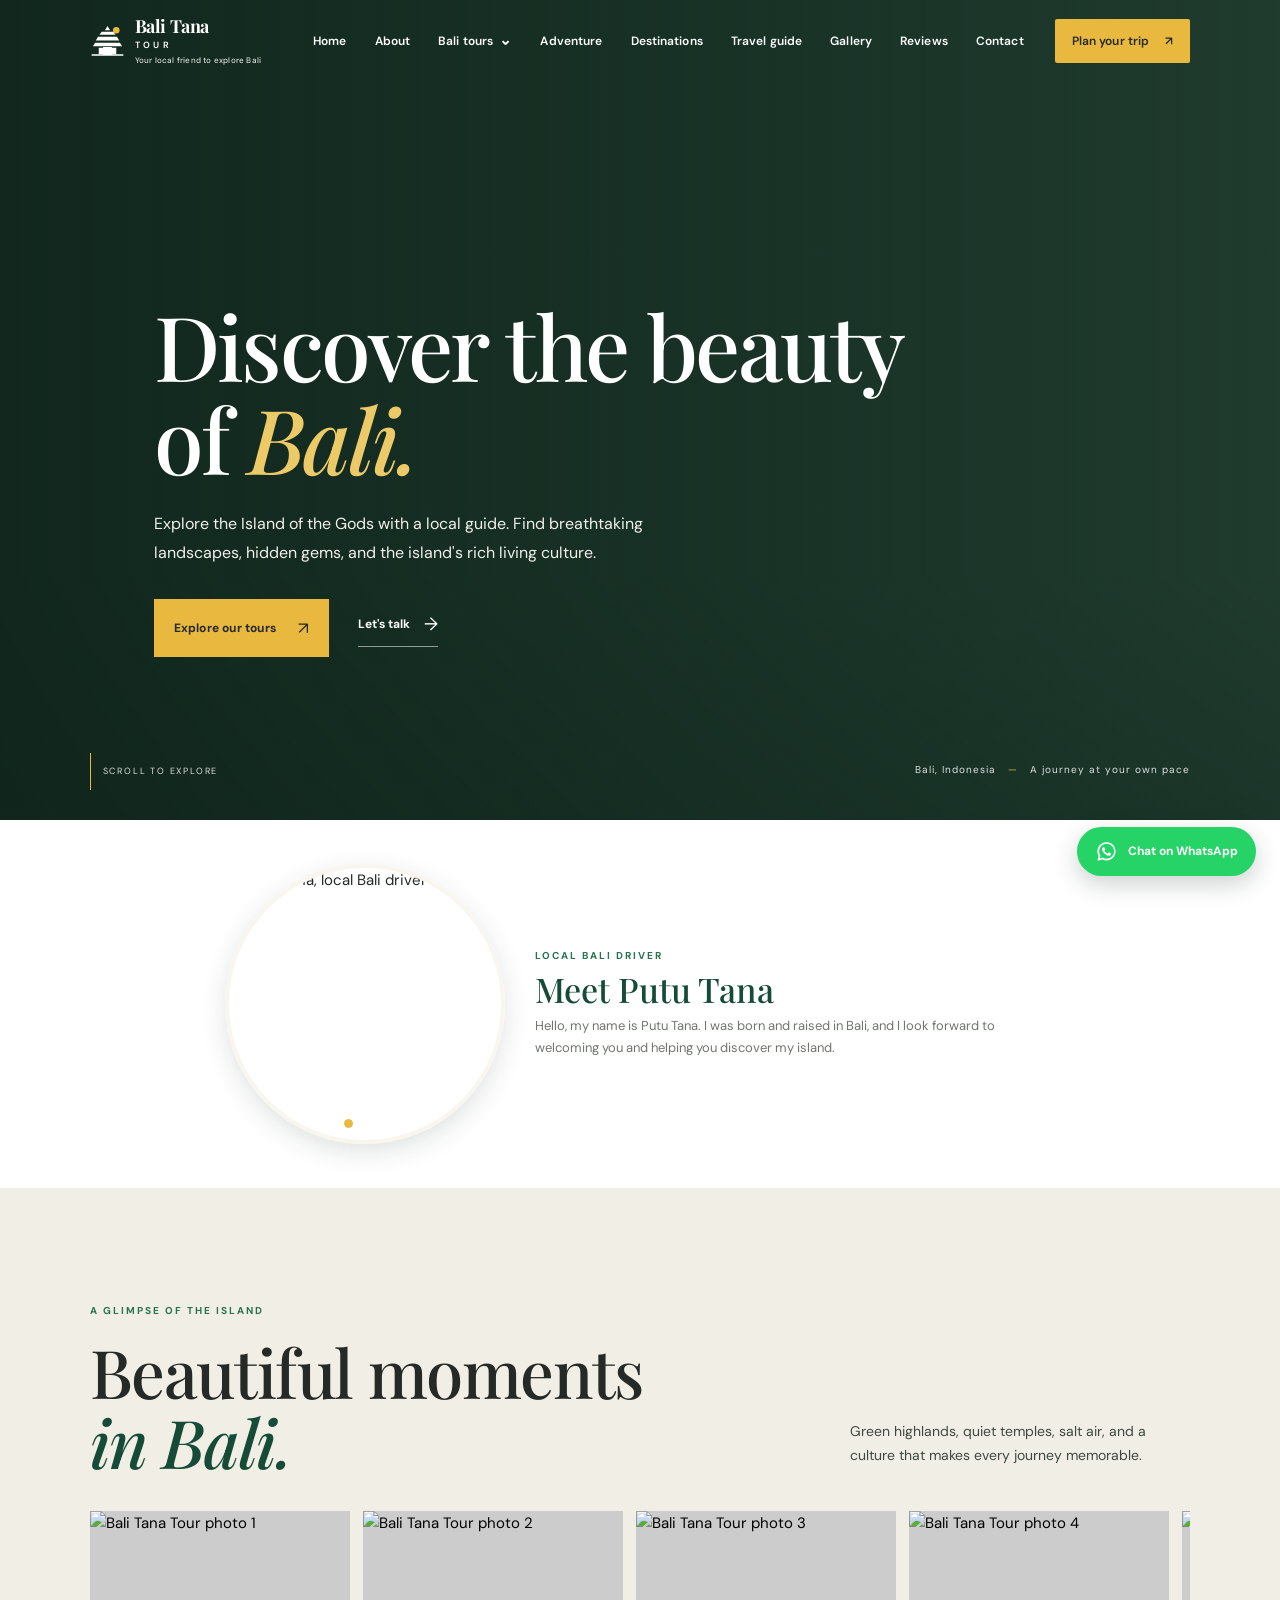
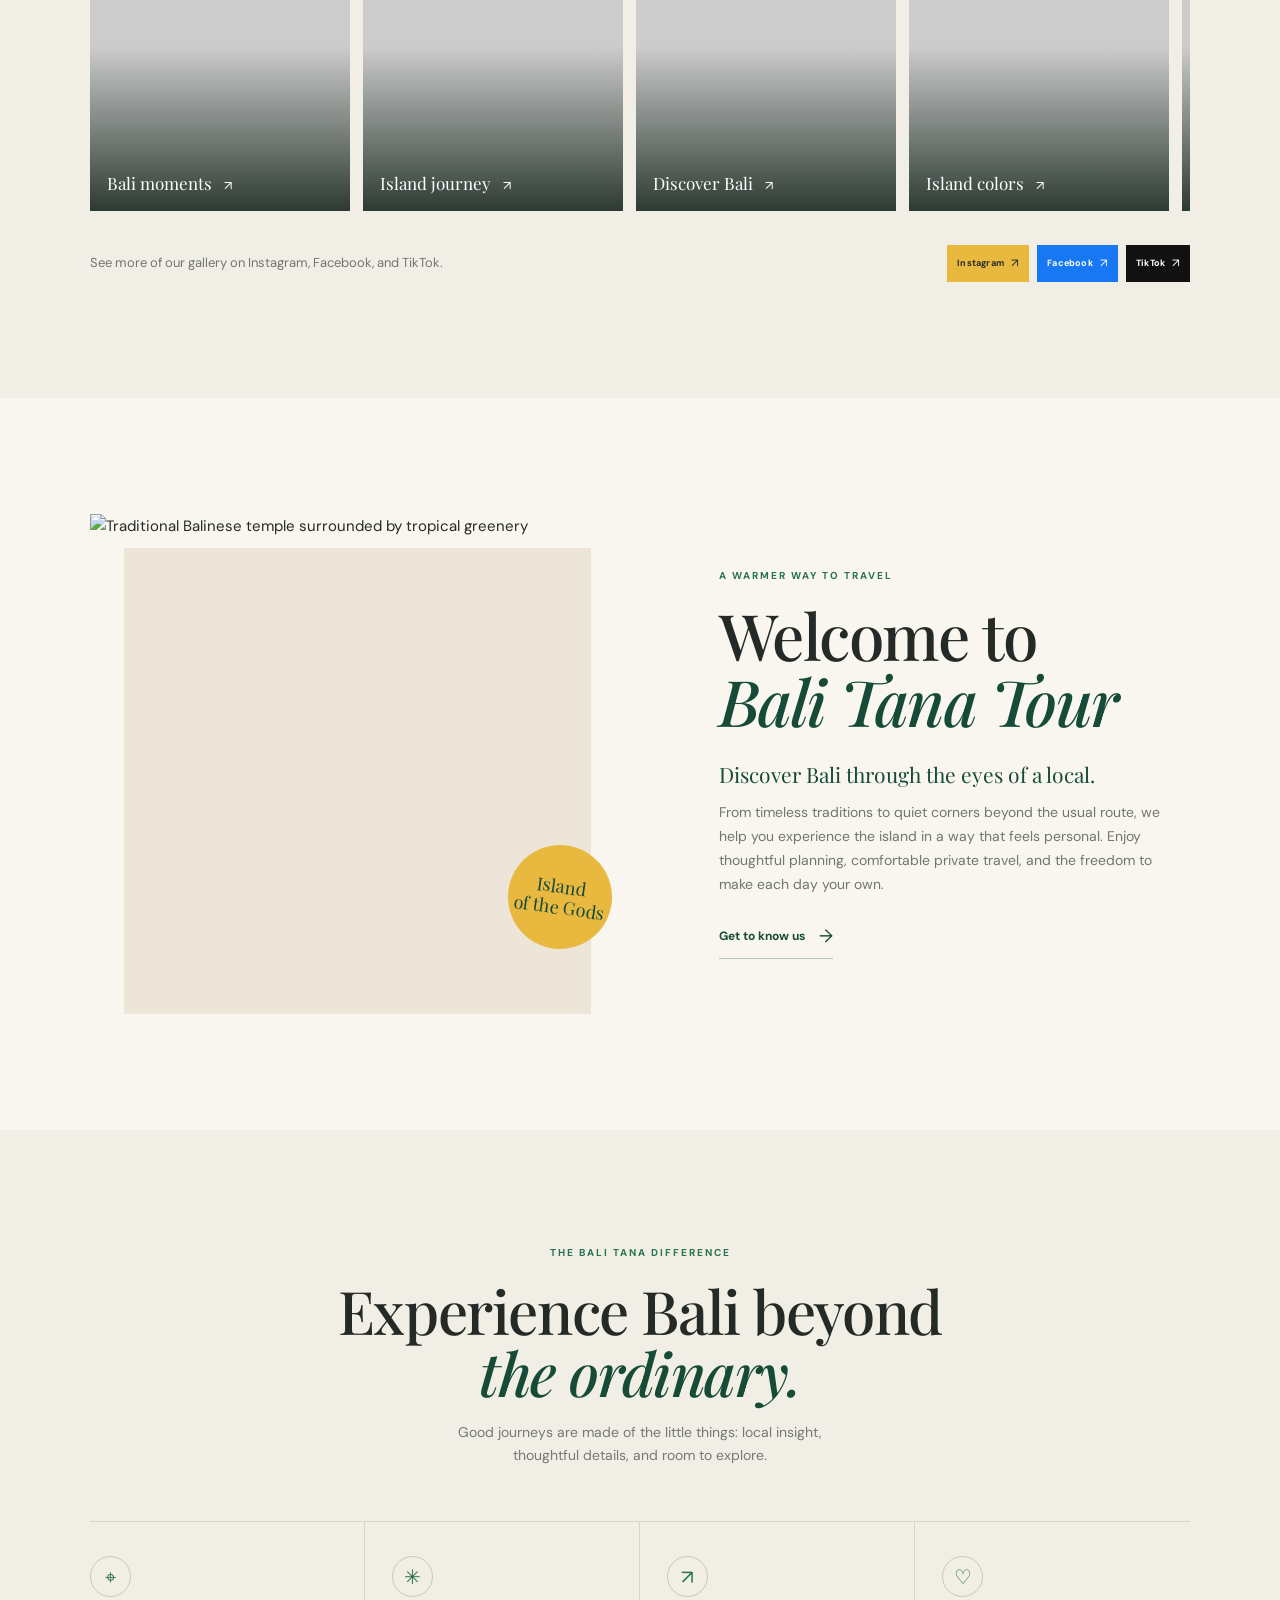
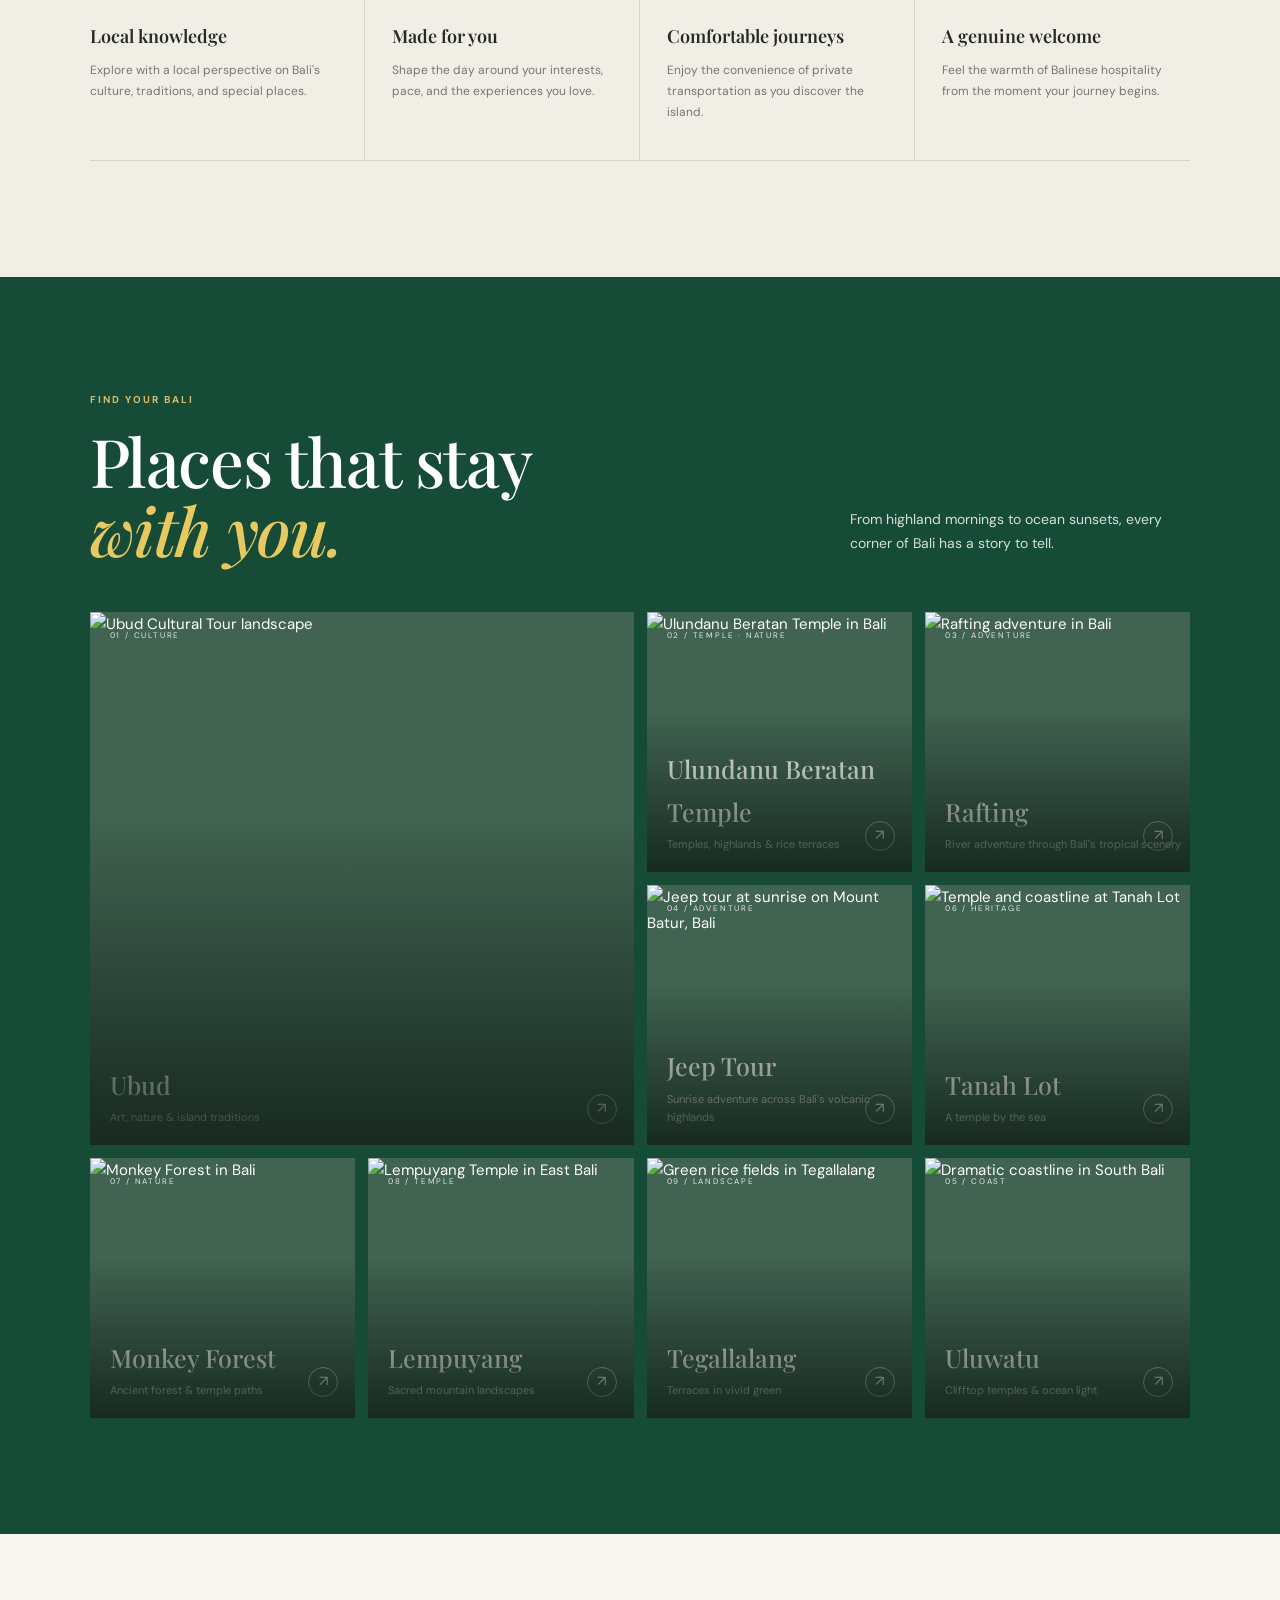
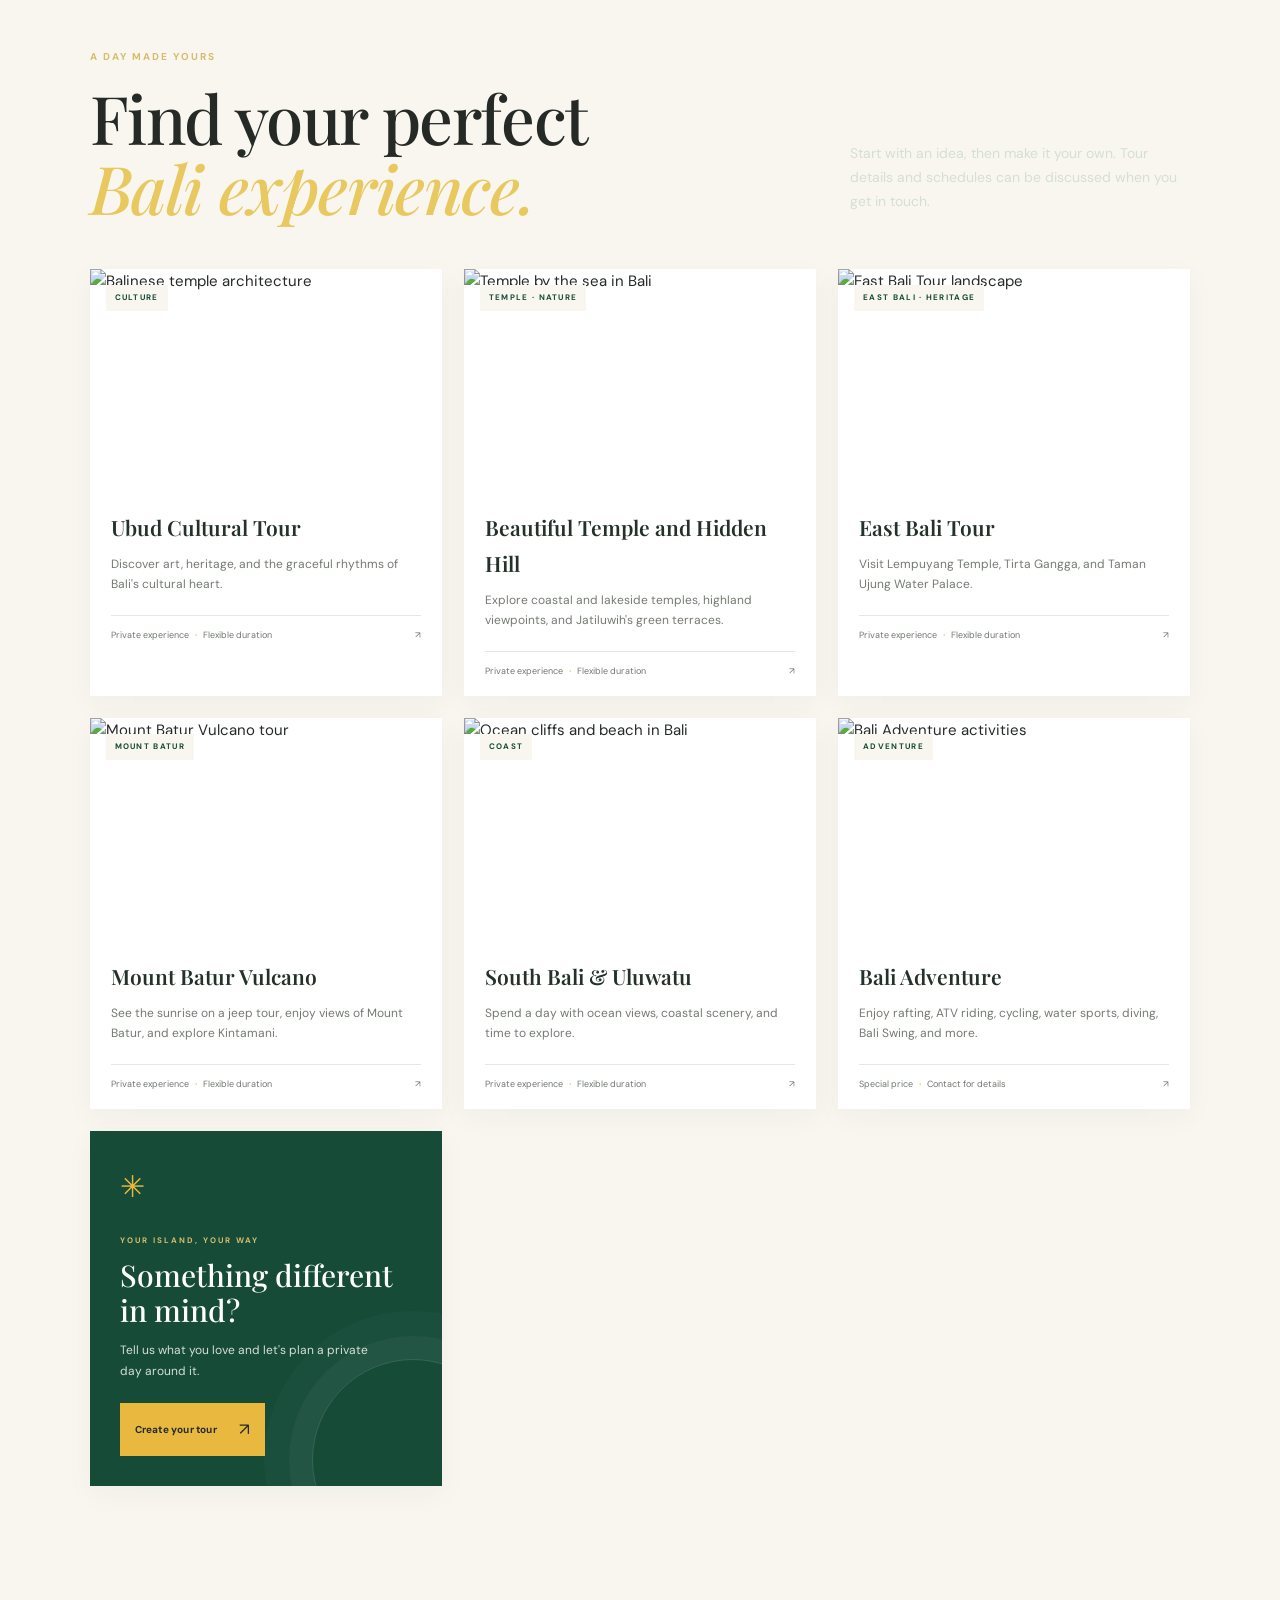
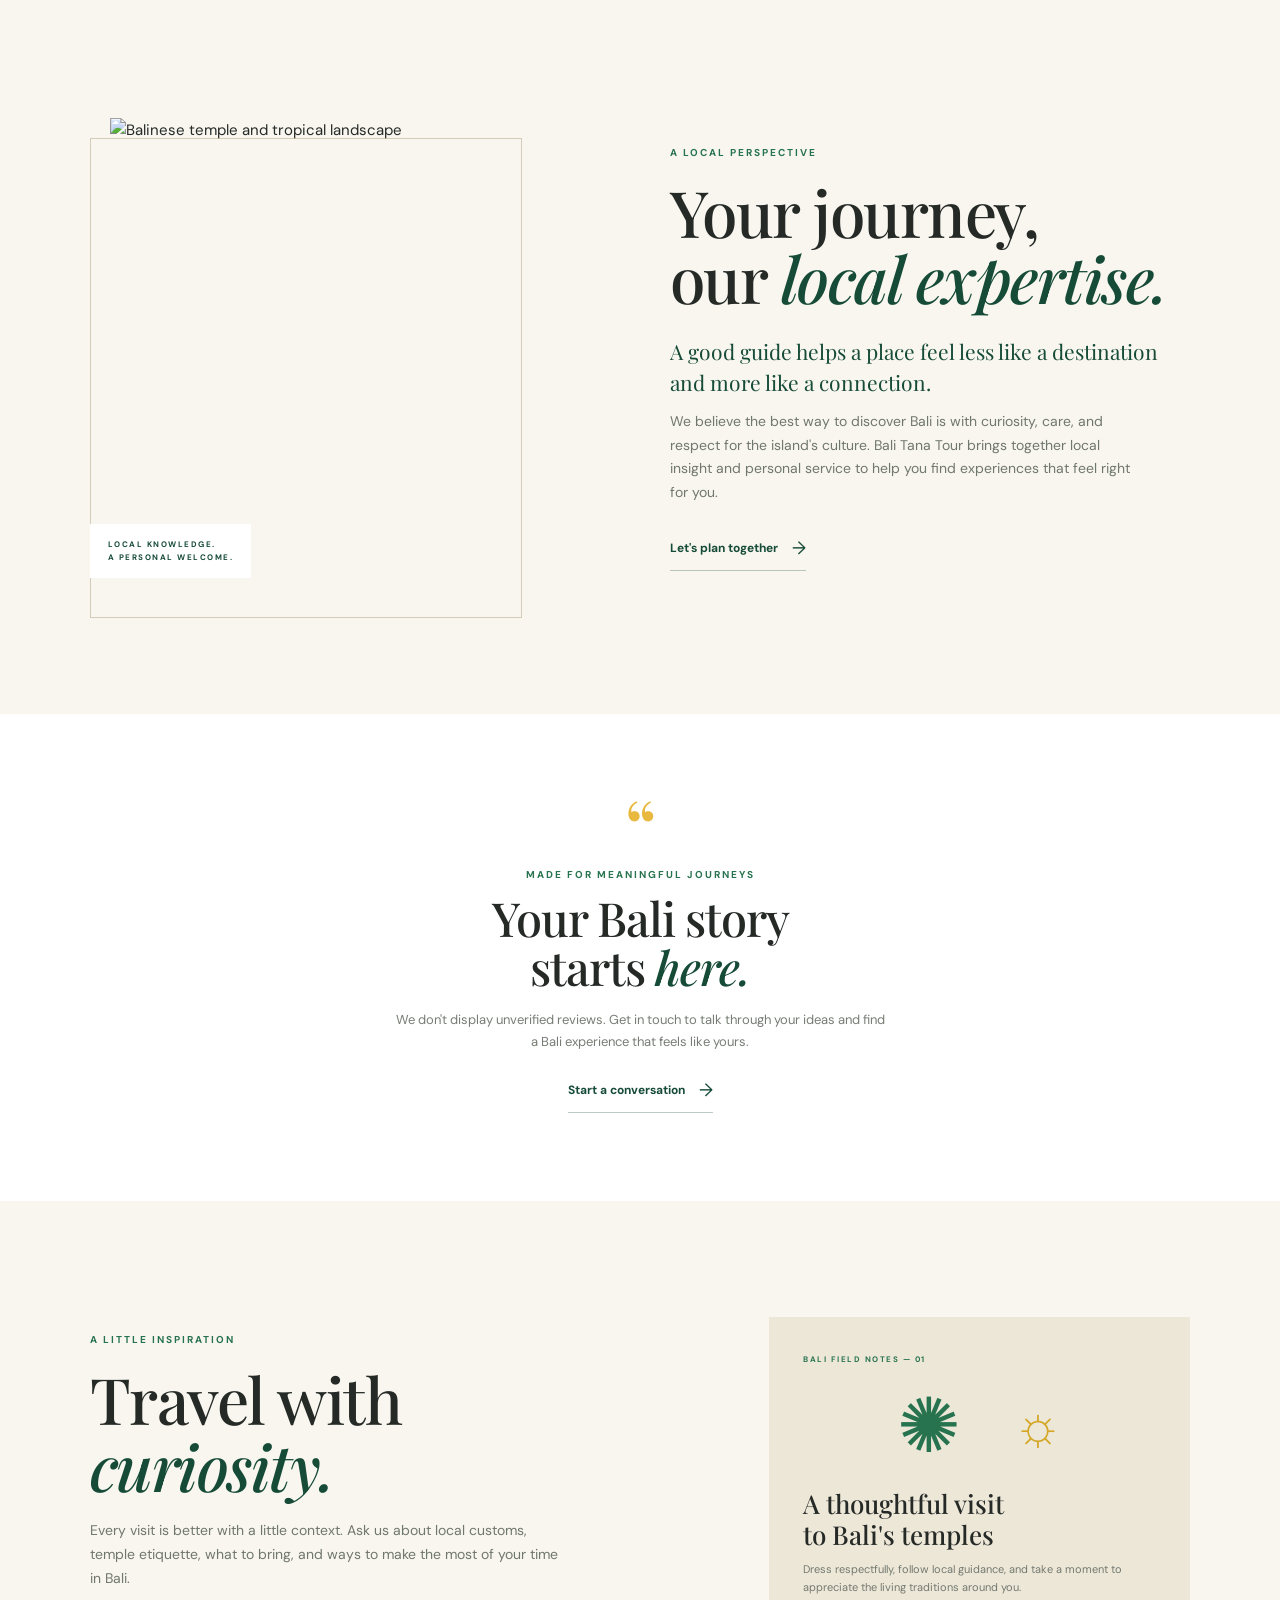
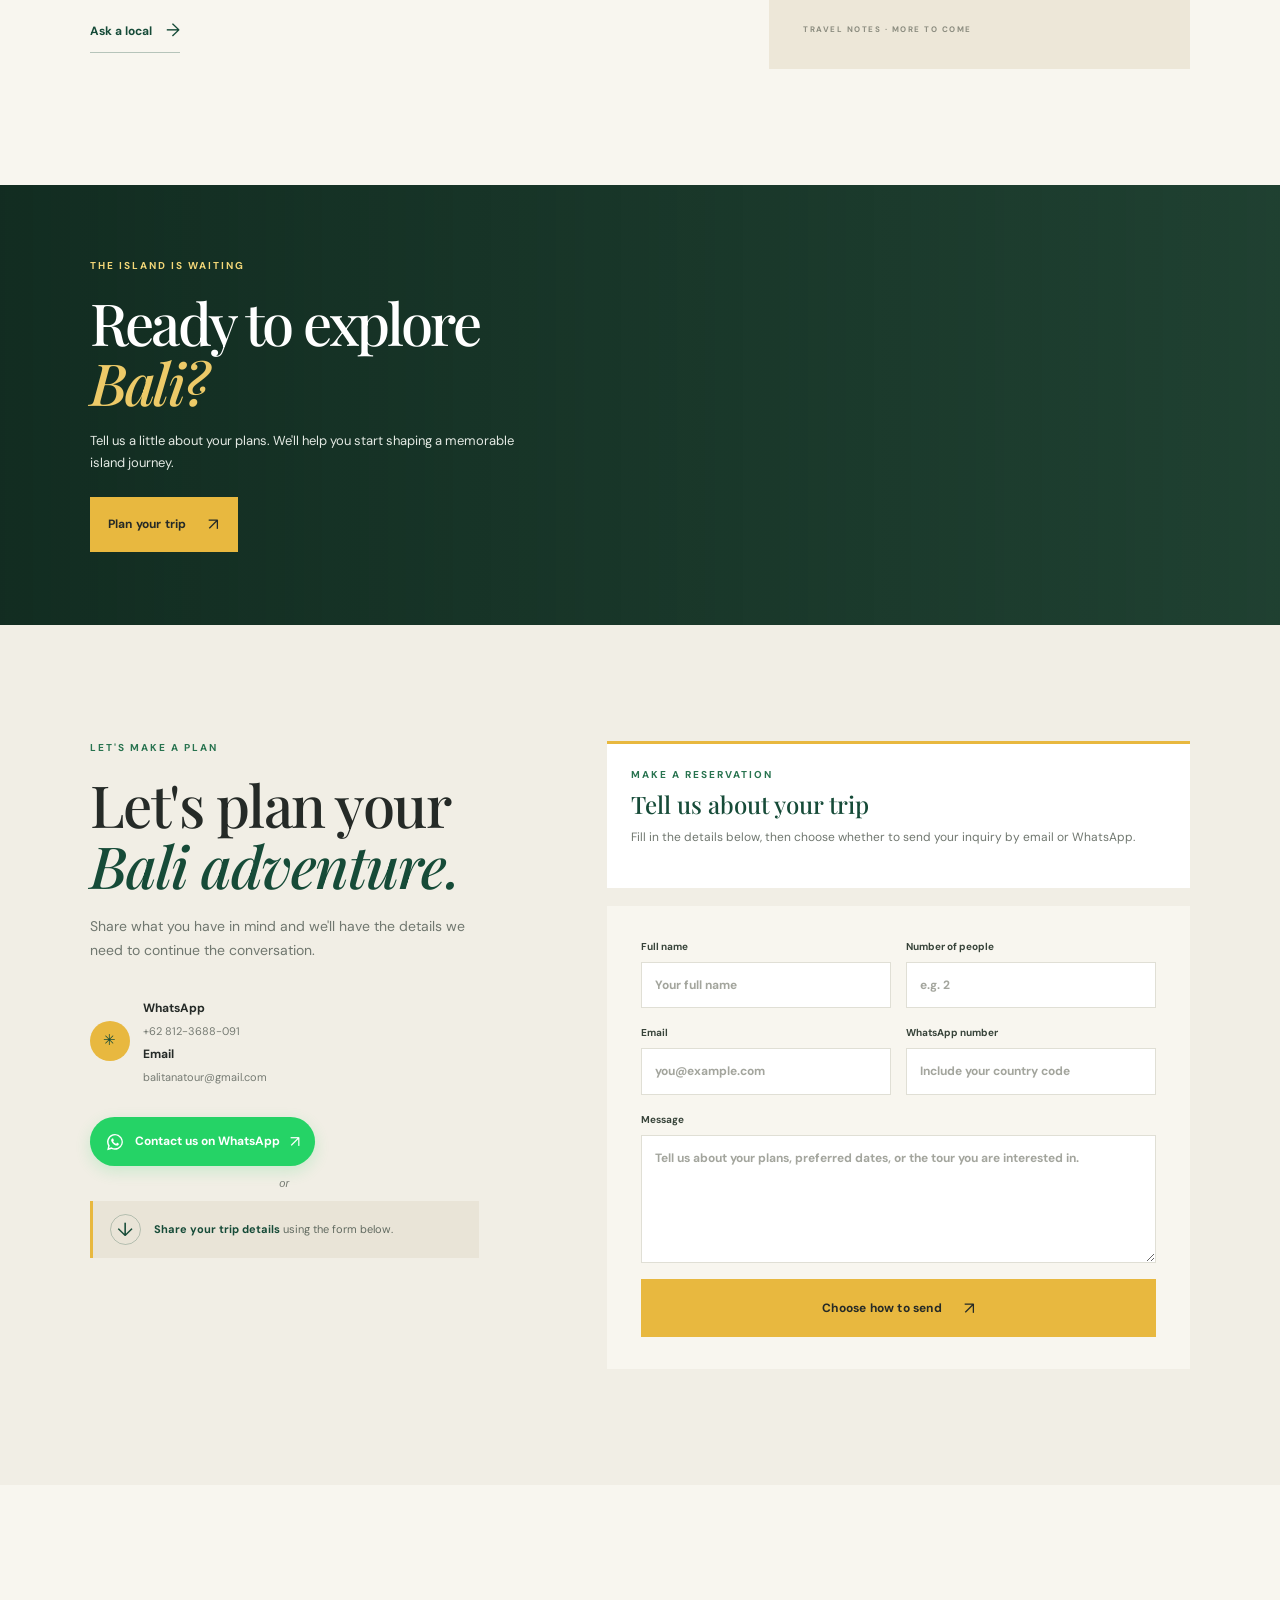
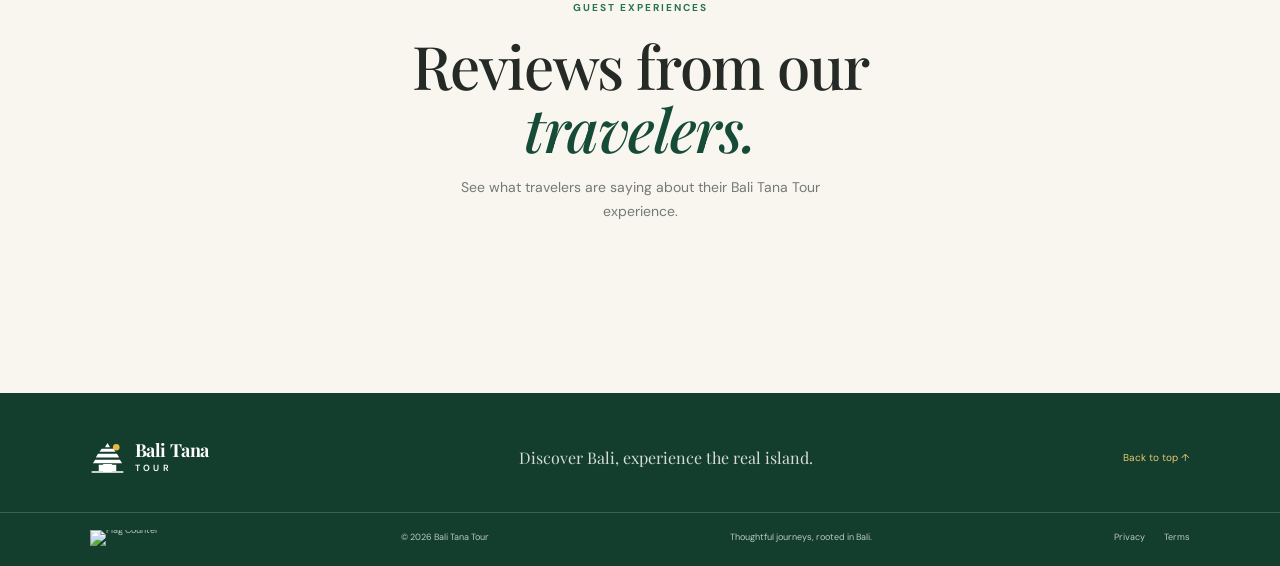
==== commit 62e68ad3: "Update index.html" ====
--- a/index.html
+++ b/index.html
@@ -29,7 +29,7 @@
       </div>
     </nav>
   </header>
-
+ 
   <main>
     <section class="hero" aria-label="Discover Bali">
       <div class="hero-image" role="img" aria-label="Sunrise over a lush Balinese landscape"></div>
@@ -141,25 +141,45 @@
     <section class="contact section-space" id="contact"><div class="wrap contact-grid"><div class="contact-copy"><span class="eyebrow">Let's make a plan</span><h2>Let's plan your<br /><em>Bali adventure.</em></h2><p>Share what you have in mind and we'll have the details we need to continue the conversation.</p><div class="contact-aside"><span class="contact-aside-icon">✳</span><div><b>WhatsApp</b><p><a href="https://wa.me/628123688091" target="_blank" rel="noopener noreferrer">+62 812-3688-091</a></p><b>Email</b><p><a href="mailto:balitanatour@gmail.com">balitanatour@gmail.com</a></p></div></div>        <div class="contact-guidance">
           <a class="whatsapp-guidance" href="https://wa.me/628123688091?text=Hello%20Bali%20Tana%20Tour%2C%20I%20would%20like%20to%20ask%20about%20booking%20a%20tour%20in%20Bali." target="_blank" rel="noopener noreferrer">
             <svg viewBox="0 0 32 32" aria-hidden="true"><path d="M16 3a12.7 12.7 0 0 0-10.9 19.2L3.5 29l7-1.8A12.7 12.7 0 1 0 16 3Zm0 23.1c-1.8 0-3.5-.5-5-1.4l-.4-.2-4.1 1.1 1.1-4-.3-.4A10.4 10.4 0 1 1 16 26.1Zm5.7-7.8c-.3-.2-1.8-.9-2.1-1-.3-.1-.5-.2-.7.2s-.8 1-.9 1.2-.3.2-.6.1a8.5 8.5 0 0 1-2.5-1.5 9.3 9.3 0 0 1-1.7-2.1c-.2-.3 0-.5.1-.6l.5-.6c.2-.2.2-.3.3-.5s0-.4 0-.5-.7-1.7-1-2.3c-.2-.6-.5-.5-.7-.5h-.6c-.2 0-.5.1-.8.4s-1.1 1.1-1.1 2.6 1.1 3 1.2 3.2c.2.2 2.2 3.4 5.3 4.7.7.3 1.2.5 1.6.6.7.2 1.3.2 1.8.1.6-.1 1.8-.7 2.1-1.4.3-.7.3-1.3.2-1.4-.1-.2-.3-.3-.6-.4Z"/></svg>
-            <span>Hubungi dengan WhatsApp</span><span aria-hidden="true">↗</span>
+            <span>Contact us on WhatsApp</span><span aria-hidden="true">↗</span>
           </a>
           <p class="contact-or">or</p>
-          <div class="form-direction" aria-label="The Google Form below can be used to send your reservation details">
+          <div class="form-direction" aria-label="Use the reservation form to share your trip details">
             <span class="form-direction-arrow" aria-hidden="true">↓</span>
-            <p><strong>Send your trip details</strong> using the Google Form below.</p>
+            <p><strong>Share your trip details</strong> using the form below.</p>
           </div>
         </div>
       </div>
-      <div class="reservation-column">
-        <div class="reservation-options">
-          <span class="eyebrow">Make a reservation</span>
-          <h3>Choose the option that works best for you</h3>
-
-        </div>
-        <div class="google-form-wrap" id="google-reservation-form">
-          <iframe class="google-form-embed" src="https://docs.google.com/forms/d/e/1FAIpQLSdjHH8GC0tmoPpwJl3hLN9zsQliSlSHuCT8N9MMs6xG6iqXmQ/viewform?embedded=true" title="Bali Tana Tour reservation form" loading="lazy">Loading…</iframe>
-        </div>
-      </div></div></section>
+              <div class="reservation-column">
+          <div class="reservation-options">
+            <span class="eyebrow">Make a reservation</span>
+            <h3>Tell us about your trip</h3>
+            <p>Fill in the details below, then choose whether to send your inquiry by email or WhatsApp.</p>
+          </div>
+          <form class="inquiry-form" id="inquiry-form">
+            <div class="form-row">
+              <label>Full name
+                <input type="text" name="fullName" autocomplete="name" placeholder="Your full name" required>
+              </label>
+              <label>Number of people
+                <input type="number" name="people" min="1" step="1" inputmode="numeric" placeholder="e.g. 2" required>
+              </label>
+            </div>
+            <div class="form-row">
+              <label>Email
+                <input type="email" name="email" autocomplete="email" placeholder="you@example.com" required>
+              </label>
+              <label>WhatsApp number
+                <input type="tel" name="whatsapp" autocomplete="tel" placeholder="Include your country code" required>
+              </label>
+            </div>
+            <label>Message
+              <textarea name="message" rows="5" placeholder="Tell us about your plans, preferred dates, or the tour you are interested in." required></textarea>
+            </label>
+            <button class="button button-gold submit-button" type="submit">Choose how to send <span aria-hidden="true">↗</span></button>
+          </form>
+        </div>
+      </div></section>
 
     <section class="reviews-section section-space" id="reviews">
       <div class="wrap">
@@ -180,6 +200,18 @@
     <span>Chat on WhatsApp</span>
   </a>
   <dialog class="lightbox" id="lightbox"><button class="lightbox-close" aria-label="Close image">×</button><img src="" alt="Expanded Bali gallery photograph"></dialog>
+  <dialog class="contact-method-dialog" id="contact-method-dialog" aria-labelledby="contact-method-title">
+    <div class="contact-method-card">
+      <button class="contact-method-close" type="button" aria-label="Close">×</button>
+      <span class="eyebrow">One last step</span>
+      <h2 id="contact-method-title">How would you like to send your inquiry?</h2>
+      <p>Your form details will be included in the message.</p>
+      <div class="contact-method-actions">
+        <a class="button button-green" id="send-by-email" href="#">Send by email <span aria-hidden="true">↗</span></a>
+        <a class="button reservation-whatsapp" id="send-by-whatsapp" href="#" target="_blank" rel="noopener noreferrer">Send with WhatsApp <span aria-hidden="true">↗</span></a>
+      </div>
+    </div>
+  </dialog>
   <script src="https://cdn.jsdelivr.net/npm/@supabase/supabase-js@2"></script>
   <script src="supabase-config.js"></script>
   <script src="script.js"></script>
--- a/styles.css
+++ b/styles.css
@@ -1,5 +1,5 @@
  :root{--forest:#164b38;--green:#28734f;--gold:#e8b83f;--cream:#f8f6ef;--beige:#ede6d8;--ink:#252a27;--muted:#71766f;--serif:'Playfair Display',Georgia,serif;--sans:'DM Sans',Arial,sans-serif;--gutter:clamp(22px,7vw,112px)}
-*{box-sizing:border-box}html{scroll-behavior:smooth;scroll-padding-top:85px}body{margin:0;background:var(--cream);color:var(--ink);font-family:var(--sans);font-size:15px;line-height:1.7;-webkit-font-smoothing:antialiased}img{display:block;width:100%;height:100%;object-fit:cover}a{color:inherit;text-decoration:none}button,input,select,textarea{font:inherit}.wrap{width:min(1320px,100%);margin:auto;padding-left:var(--gutter);padding-right:var(--gutter)}.section-space{padding-top:116px;padding-bottom:116px}.site-header{height:82px;position:fixed;z-index:20;top:0;left:0;right:0;display:flex;align-items:center;justify-content:space-between;padding:0 var(--gutter);color:#fff;transition:background .25s,color .25s,box-shadow .25s}.site-header.scrolled,.site-header.menu-open{background:rgba(248,246,239,.97);color:var(--forest);box-shadow:0 5px 24px #182b2012;backdrop-filter:blur(12px)}.brand{display:inline-flex;align-items:center;gap:10px;flex-shrink:0}.brand-mark{width:35px;height:35px;color:currentColor}.brand-mark svg{width:100%;height:100%}.brand-name{font-family:var(--serif);font-size:18px;line-height:1.1;font-weight:700;letter-spacing:-.4px}.brand-name span{display:block;font-family:var(--sans);font-size:9px;letter-spacing:3.4px;text-transform:uppercase;font-weight:600;margin-top:4px}.brand-name .brand-tagline{font-size:8px;letter-spacing:.2px;text-transform:none;font-weight:500;margin-top:5px;white-space:nowrap;opacity:.85}.main-nav{display:flex;align-items:center;gap:clamp(14px,2.2vw,32px)}.main-nav>a{font-size:12px;font-weight:600;letter-spacing:.1px;transition:opacity .2s}.main-nav>a:hover{opacity:.7}.main-nav .nav-cta{background:var(--gold);color:var(--ink);padding:12px 17px;border-radius:2px;margin-left:3px}.nav-cta span{padding-left:13px}.menu-toggle{display:none}.hero{height:min(820px,100svh);min-height:650px;position:relative;display:flex;align-items:center;color:white;background:#213e30;overflow:hidden}.hero-image,.cta-image{position:absolute;inset:0;background-image:linear-gradient(90deg,rgba(12,31,23,.72) 0%,rgba(12,31,23,.48) 43%,rgba(12,31,23,.08) 100%),linear-gradient(0deg,rgba(12,31,23,.2),transparent 30%),url('https://blogger.googleusercontent.com/img/b/R29vZ2xl/AVvXsEjVcUorMNTK4EzysfnTv44MUqMMMu6uqOqq2bcW3VCYPR2DjjjWiYbAvxiYWiXgIkRJjn5G6g86oQLSNnfBydWwDmxr9RIbuzAKP7y5Sqlw5YfSh95cHFf7AhS0ma8igW_t02teu_FJ4RRO7QERGcaKs0d-zjMh4JpUYR3P12jh4TwbibS1Dbn4PnPb9Oc/w426-h640/13716.png');background-position:center 55%;background-size:cover;animation:heroReveal 1.2s ease both}.hero-content{position:relative;top:35px;left:clamp(16px,5vw,70px);padding-top:65px;animation:rise .8s .15s both}.eyebrow{display:block;color:var(--green);font-size:10px;line-height:1.3;font-weight:700;letter-spacing:2px;text-transform:uppercase;margin-bottom:20px}.light-eyebrow{color:#f3d778}.eyebrow i{display:inline-block;width:22px;height:1px;background:currentColor;vertical-align:middle;margin-right:9px}.hero h1,.section-heading h2,.welcome-copy h2,.transport-copy h2,.about-copy h2,.guide h2,.cta-content h2,.contact-copy h2,.testimonial h2{font-family:var(--serif);font-size:clamp(52px,7vw,92px);line-height:1.04;letter-spacing:-2.6px;font-weight:500;margin:0}.hero h1 em,.section-heading h2 em,.welcome-copy h2 em,.transport-copy h2 em,.about-copy h2 em,.guide h2 em,.cta-content h2 em,.contact-copy h2 em,.testimonial h2 em{font-weight:500;color:#edca68}.hero-content>p{font-size:16px;line-height:1.8;max-width:490px;color:#f0f1eb;margin:26px 0 31px}.hero-actions{display:flex;align-items:center;gap:29px}.button{display:inline-flex;align-items:center;justify-content:center;gap:22px;border:0;padding:15px 20px;font-size:12px;font-weight:700;letter-spacing:.2px;transition:transform .2s,background .2s;cursor:pointer}.button:hover{transform:translateY(-2px)}.button span{font-size:17px;font-weight:400}.button-gold{background:var(--gold);color:var(--ink)}.button-green{background:var(--forest);color:white}.text-link{display:inline-flex;align-items:center;gap:14px;color:var(--forest);font-size:12px;font-weight:700;border-bottom:1px solid #164b384a;padding-bottom:6px}.text-link span{font-size:18px;font-weight:400;transition:transform .2s}.text-link:hover span{transform:translateX(4px)}.light-link{color:white;border-color:#ffffff88}.scroll-note{position:absolute;bottom:30px;left:var(--gutter);font-size:9px;text-transform:uppercase;letter-spacing:1.8px;display:flex;align-items:center;gap:12px;color:#ffffffd9}.scroll-note span{height:37px;width:1px;background:#e8b83f}.hero-caption{position:absolute;bottom:42px;right:var(--gutter);font-size:10px;letter-spacing:1px;color:#ffffffdb}.hero-caption span{color:var(--gold);padding:0 8px}.driver-intro{display:flex;align-items:center;justify-content:center;gap:30px;padding:44px var(--gutter);background:#fff}.driver-portrait{width:280px;height:280px;flex:none;position:relative;overflow:hidden;border-radius:50%;border:4px solid var(--cream);box-shadow:0 8px 26px #182b2022;animation:driverPortraitIn .85s cubic-bezier(.2,.75,.3,1) both}.driver-slider .driver-slide{position:absolute;inset:0;object-fit:cover;object-position:center 30%;opacity:0;transition:opacity .35s ease}.driver-slider .driver-slide.is-active{opacity:1}.driver-slider-dots{position:absolute;z-index:1;left:0;right:0;bottom:12px;display:flex;justify-content:center;gap:8px}.driver-slider-dots button{width:9px;height:9px;padding:0;border:1px solid white;border-radius:50%;background:#ffffff80;cursor:pointer}.driver-slider-dots button.is-active{background:var(--gold);border-color:var(--gold)}.driver-slider-dots button:focus-visible{outline:2px solid white;outline-offset:3px}.driver-intro-copy{max-width:520px;animation:driverCopyIn .85s .12s cubic-bezier(.2,.75,.3,1) both}.driver-intro .eyebrow{margin-bottom:7px}.driver-intro h2{font-family:var(--serif);font-size:clamp(25px,3vw,34px);line-height:1.2;font-weight:500;color:var(--forest);margin:0 0 6px}.driver-intro p{font-size:13px;color:#70776f;margin:0}.welcome{background:var(--cream)}.welcome-grid{display:grid;grid-template-columns:1.03fr .97fr;gap:clamp(55px,10vw,145px);align-items:center}.welcome-art{height:500px;position:relative;padding:0 35px 32px 0}.welcome-art:before{content:'';position:absolute;left:34px;right:0;top:34px;bottom:0;background:var(--beige)}.welcome-art img{position:relative;width:100%;height:100%;object-fit:cover}.image-stamp{position:absolute;right:-21px;bottom:65px;width:104px;height:104px;border-radius:50%;background:var(--gold);display:grid;place-content:center;text-align:center;color:var(--forest);font-family:var(--serif);font-size:18px;line-height:1.15;transform:rotate(8deg)}.welcome-copy h2,.transport-copy h2,.about-copy h2,.contact-copy h2,.guide h2{font-size:clamp(43px,5vw,64px);letter-spacing:-1.5px}.welcome-copy h2 em,.about-copy h2 em,.contact-copy h2 em,.guide h2 em{color:var(--forest)}.welcome-copy .lead,.about-copy .lead{font-family:var(--serif);font-size:21px;line-height:1.5;color:var(--forest);margin:24px 0 11px}.welcome-copy>p:not(.lead),.about-copy>p:not(.lead),.transport-copy>p,.guide-grid>div:first-child>p,.contact-copy>p{max-width:470px;color:#70776f;font-size:14px;margin:0 0 25px}.why{background:#f1eee5}.section-heading.centered{text-align:center;max-width:650px;margin:0 auto 53px}.section-heading h2{font-size:clamp(40px,5vw,60px);letter-spacing:-1.4px}.section-heading h2 em{color:var(--forest)}.section-heading>p,.heading-row>p{color:#747a72;font-size:14px;max-width:425px;margin:17px auto 0}.feature-grid{display:grid;grid-template-columns:repeat(4,1fr);border-top:1px solid #d9d5ca;border-bottom:1px solid #d9d5ca}.feature{padding:34px 27px 37px;border-right:1px solid #d9d5ca}.feature:first-child{padding-left:0}.feature:last-child{border:0;padding-right:0}.feature-icon{display:grid;place-items:center;width:41px;height:41px;border:1px solid #c8c9b9;border-radius:50%;font-size:20px;color:var(--green);margin-bottom:24px}.feature h3{font-family:var(--serif);font-weight:600;font-size:18px;margin:0 0 8px}.feature p{font-size:12px;color:#73796f;margin:0;line-height:1.75}.destinations{background:var(--forest);color:white}.heading-row{display:flex;align-items:end;justify-content:space-between;margin-bottom:47px;gap:30px}.destinations .eyebrow,.tours .eyebrow{color:#d6bd6d}.heading-row h2{font-size:clamp(43px,5.5vw,67px)}.destinations .heading-row h2 em,.tours .heading-row h2 em{color:#e8c960}.heading-row>p{margin:0 0 9px;color:#d5dfd7;max-width:340px}.destination-grid{display:grid;grid-template-columns:repeat(4,1fr);grid-auto-rows:260px;gap:13px}.destination-card{position:relative;overflow:hidden;background:#416351;display:block;isolation:isolate}.destination-card:after{content:'';position:absolute;inset:0;background:linear-gradient(0deg,rgba(12,26,19,.78),transparent 62%);z-index:-0;transition:opacity .25s}.destination-card img{position:absolute;inset:0;transition:transform .6s}.destination-card[href="east-bali-tour.html"] img{display:none}.destination-card:hover img{transform:scale(1.05)}.destination-large{grid-column:span 2;grid-row:span 2}.destination-number{position:absolute;left:20px;top:17px;font-size:8px;letter-spacing:1.8px;color:#ffffffd9}.destination-info{position:absolute;left:20px;bottom:18px}.destination-info h3{font-family:var(--serif);font-size:25px;font-weight:500;margin:0}.destination-info p{font-size:11px;color:#ffffffc9;margin:2px 0 0}.card-arrow{position:absolute;right:17px;bottom:21px;border:1px solid #ffffff9c;width:30px;height:30px;display:grid;place-items:center;border-radius:50%;font-size:15px;transition:background .2s,color .2s}.destination-card:hover .card-arrow{background:var(--gold);border-color:var(--gold);color:var(--ink)}.tours{background:var(--cream)}.tour-grid{display:grid;grid-template-columns:repeat(3,1fr);gap:22px}.tour-card{background:white;min-width:0;box-shadow:0 8px 28px #2733290a}.tour-image{height:220px;position:relative;overflow:hidden}.tour-image img{transition:transform .5s}.tour-card:hover .tour-image img{transform:scale(1.04)}.tour-tag{position:absolute;left:16px;top:16px;background:var(--cream);padding:6px 9px;font-size:8px;letter-spacing:1.3px;font-weight:700;color:var(--forest)}.tour-body{padding:21px 21px 17px}.tour-body h3{font-family:var(--serif);font-size:21px;font-weight:600;margin:0 0 8px;color:#233129}.tour-body>p{font-size:12px;line-height:1.7;color:#747a72;min-height:42px;margin:0 0 19px}.tour-foot{border-top:1px solid #e8e7df;padding-top:12px;display:flex;justify-content:space-between;align-items:center;font-size:9px;color:#70776f}.tour-foot b{padding:0 4px;color:var(--gold)}.tour-foot a{color:var(--forest);font-size:19px}.custom-card{background:var(--forest);color:white;min-height:350px;padding:30px;position:relative;overflow:hidden}.custom-card:after{content:'';position:absolute;width:200px;height:200px;border:1px solid #ffffff25;border-radius:50%;right:-72px;bottom:-75px;box-shadow:0 0 0 23px #ffffff08,0 0 0 48px #ffffff06}.custom-icon{display:block;font-size:30px;color:var(--gold);margin-bottom:23px}.custom-card .eyebrow{font-size:8px;margin-bottom:13px}.custom-card h3{font-family:var(--serif);font-size:30px;line-height:1.15;font-weight:500;margin:0 0 13px}.custom-card p{font-size:12px;color:#d5dfd7;max-width:250px;margin:0 0 22px}.custom-card .button{position:relative;z-index:1;padding:12px 15px;font-size:10px}.transport{background:var(--beige)}.transport-grid{display:grid;grid-template-columns:.85fr 1.15fr;align-items:center;gap:clamp(45px,8vw,110px)}.transport-copy h2 em{color:var(--forest)}.transport-copy>p{margin-top:23px}.check-list{padding:0;list-style:none;margin:25px 0 27px}.check-list li{font-size:12px;color:#49564b;margin:10px 0}.check-list li:before{content:'✓';display:inline-grid;place-items:center;color:var(--green);width:20px;height:20px;border:1px solid #b4bdae;border-radius:50%;font-size:10px;margin-right:10px}.transport-image{height:440px;position:relative}.transport-image img{object-position:center}.photo-label{position:absolute;left:-24px;bottom:25px;background:var(--gold);padding:17px 22px;display:flex;flex-direction:column}.photo-label span{font-size:8px;letter-spacing:1.5px;font-weight:700}.photo-label b{font-family:var(--serif);font-size:18px;font-weight:500}.about{background:var(--cream)}.about-grid{display:grid;grid-template-columns:.93fr 1.07fr;align-items:center;gap:clamp(60px,10vw,145px)}.about-photo{height:480px;position:relative;margin-left:20px}.about-photo:before{position:absolute;content:'';inset:20px 20px -20px -20px;border:1px solid #d4cbb8}.about-photo img{position:relative}.photo-note{position:absolute;bottom:20px;left:-20px;background:white;padding:14px 18px;font-size:8px;letter-spacing:1.5px;line-height:1.65;font-weight:700;color:var(--forest)}.about-copy h2 em{display:inline-block}.about-copy .text-link{margin-top:3px}.gallery{background:#f1eee5}.gallery .heading-row{margin-bottom:35px}.gallery .heading-row>p{color:#3f4840}.gallery-grid{display:grid;grid-template-columns:1.05fr .95fr 1.25fr;grid-auto-rows:210px;gap:13px;max-height:650px;overflow-y:auto;overscroll-behavior:contain;padding-right:5px;scrollbar-color:var(--green) #dedbd1;scrollbar-width:thin}.gallery-item{position:relative;padding:0;border:0;background:#ccc;overflow:hidden;cursor:pointer;text-align:left}.gallery-item:after{content:'';position:absolute;inset:45% 0 0;background:linear-gradient(0deg,#17261de0,transparent)}.gallery-item img{transition:transform .5s}.gallery-item:hover img{transform:scale(1.05)}.gallery-item span{position:absolute;z-index:1;left:17px;bottom:13px;color:white;font-family:var(--serif);font-size:17px}.gallery-item span i{font-style:normal;font-family:var(--sans);font-size:13px;margin-left:8px}.gallery-tall{grid-row:span 2}.gallery-wide{grid-column:span 1}.gallery-note{font-size:10px;color:#878a80;margin:14px 0 0}.testimonial{background:#fff;padding:88px 0;text-align:center}.testimonial-inner{max-width:700px}.quote-mark{font-family:var(--serif);font-size:80px;line-height:.6;color:var(--gold);display:block;margin-bottom:18px}.testimonial .eyebrow{margin-bottom:13px}.testimonial h2{font-size:47px;letter-spacing:-1px}.testimonial h2 em{color:var(--forest)}.testimonial p{max-width:495px;margin:17px auto 22px;color:#777d75;font-size:13px}.guide{background:var(--cream)}.guide-grid{display:grid;grid-template-columns:1fr .8fr;align-items:center;gap:clamp(60px,12vw,175px)}.guide h2 em{color:var(--forest)}.guide-grid>div:first-child>p{margin:20px 0 25px}.guide-card{background:#ede7d8;padding:28px 34px 29px;min-height:330px;position:relative;overflow:hidden}.guide-index,.guide-coming{font-size:8px;letter-spacing:1.5px;font-weight:700;color:var(--green)}.guide-illustration{height:112px;position:relative;display:flex;justify-content:center;align-items:center;gap:52px;color:var(--green)}.guide-illustration span:first-child{font-size:76px}.guide-illustration span:last-child{font-size:55px;color:#d4a727}.guide-card h3{font-family:var(--serif);font-size:26px;font-weight:500;line-height:1.2;margin:6px 0 9px}.guide-card p{font-size:11px;color:#73796f;margin:0 0 18px;max-width:340px}.guide-coming{color:#8b8c7f}.cta-banner{height:440px;position:relative;display:flex;align-items:center;color:white;background:#264a39;overflow:hidden}.cta-image{background-image:linear-gradient(90deg,rgba(13,37,27,.79),rgba(13,37,27,.25)),url('https://www.pelago.com/img/products/ID-Indonesia/experience-atv-adventure-in-bali/54adbfed-e601-4c69-8de0-93fe39b85c26_experience-atv-adventure-in-bali-xlarge.webp');background-position:center 55%}.cta-content{position:relative}.cta-content h2{font-size:58px}.cta-content>p{font-size:13px;color:#e3e9e3;max-width:435px;margin:17px 0 23px}.cta-content .button{padding:13px 18px}.contact{background:#f1eee5}.contact-grid{display:grid;grid-template-columns:.8fr 1.2fr;gap:clamp(55px,10vw,140px);align-items:start}.contact-copy h2{font-size:clamp(40px,4.8vw,58px)}.contact-copy h2 em{color:var(--forest)}.contact-copy>p{margin:20px 0;max-width:380px}.contact-aside{display:flex;gap:13px;align-items:center;margin-top:32px}.contact-aside-icon{width:40px;height:40px;background:var(--gold);border-radius:50%;display:grid;place-items:center;color:var(--forest)}.contact-aside b{font-size:12px}.contact-aside p{font-size:11px;color:#767b73;margin:2px 0 0}.contact-guidance{display:flex;flex-direction:column;align-items:flex-start;gap:8px;margin-top:30px}.whatsapp-guidance{display:inline-flex;align-items:center;gap:10px;padding:11px 15px;background:#25d366;color:#fff;border-radius:999px;font-size:12px;font-weight:700;box-shadow:0 5px 15px #25d36630;animation:whatsappGuidePulse 1.8s ease-in-out infinite}.whatsapp-guidance svg{width:20px;height:20px;fill:currentColor;flex:none}.whatsapp-guidance>span:last-child{font-size:16px;font-weight:400}.whatsapp-guidance:hover{background:#1fbd5a}.whatsapp-guidance:focus-visible{outline:3px solid var(--gold);outline-offset:3px}.contact-or{align-self:center;margin:0;color:#767b73;font-size:11px;font-style:italic}.contact-guidance .form-direction{width:100%;margin:0}.inquiry-form{background:var(--cream);padding:32px 34px}.inquiry-form label{display:block;color:#38443a;font-size:10px;font-weight:700;margin-bottom:16px}.inquiry-form input:not([type=checkbox]),.inquiry-form select,.inquiry-form textarea{display:block;width:100%;margin-top:7px;border:1px solid #e0dfd5;background:#fff;padding:12px 13px;color:var(--ink);font-size:12px;outline:none;border-radius:0;transition:border .2s}.inquiry-form input:focus,.inquiry-form select:focus,.inquiry-form textarea:focus{border-color:var(--green)}.inquiry-form input::placeholder,.inquiry-form textarea::placeholder{color:#a3a59d}.inquiry-form textarea{resize:vertical}.form-row{display:grid;grid-template-columns:1fr 1fr;gap:15px}.optional{float:right;color:#999b93;font-size:9px;font-weight:400}.consent{display:flex!important;align-items:center;gap:9px;font-weight:400!important;color:#73786f!important}.consent input{accent-color:var(--forest)}.submit-button{width:100%}.form-status{font-size:11px;line-height:1.6;margin:12px 0 0;color:var(--forest)}.site-footer{background:#133d2d;color:white;padding:35px 0 20px}.footer-top{display:flex;align-items:center;justify-content:space-between;padding-bottom:25px;border-bottom:1px solid #ffffff2c}.footer-brand .brand-mark{color:white}.footer-top>p{font-family:var(--serif);font-size:16px;color:#d5ddd6}.back-top{font-size:10px;color:#e6ca71}.footer-bottom{display:flex;justify-content:space-between;align-items:center;padding-top:17px;font-size:9px;color:#bdc9be}.footer-bottom>div{display:flex;gap:19px}.footer-bottom a:hover{color:var(--gold)}.footer-bottom>a[href^="https://info.flagcounter.com"]{position:static;display:block;line-height:0}.footer-bottom>a[href^="https://info.flagcounter.com"] img{display:block;width:auto;height:auto;max-width:120px;max-height:70px;object-fit:contain}.whatsapp-float{position:fixed;right:24px;bottom:24px;z-index:19;display:inline-flex;align-items:center;gap:10px;padding:13px 18px;background:#25d366;color:#fff;border-radius:999px;box-shadow:0 8px 24px #10251c35;font-size:12px;font-weight:700;transition:transform .2s,box-shadow .2s}.whatsapp-float:hover{transform:translateY(-3px);box-shadow:0 12px 28px #10251c45}.whatsapp-float svg{width:23px;height:23px;fill:currentColor;flex:none}.whatsapp-float:focus-visible{outline:3px solid var(--gold);outline-offset:4px}.lightbox{padding:0;border:0;background:#101611;width:min(92vw,1100px);max-height:90vh;overflow:visible}.lightbox::backdrop{background:#08120de8}.lightbox img{height:auto;max-height:85vh;object-fit:contain}.lightbox-close{position:absolute;right:-14px;top:-17px;border:0;background:var(--gold);width:34px;height:34px;border-radius:50%;font-size:24px;cursor:pointer}.lightbox:not([open]){display:none}@keyframes rise{from{opacity:0;transform:translateY(18px)}to{opacity:1;transform:translateY(0)}}@keyframes heroReveal{from{transform:scale(1.035);opacity:.7}to{transform:scale(1);opacity:1}}@keyframes driverPortraitIn{from{opacity:0;transform:translateX(-100vw)}to{opacity:1;transform:translateX(0)}}@keyframes driverCopyIn{from{opacity:0;transform:translateX(60px)}to{opacity:1;transform:translateX(0)}}
+*{box-sizing:border-box}html{scroll-behavior:smooth;scroll-padding-top:85px}body{margin:0;background:var(--cream);color:var(--ink);font-family:var(--sans);font-size:15px;line-height:1.7;-webkit-font-smoothing:antialiased}img{display:block;width:100%;height:100%;object-fit:cover}a{color:inherit;text-decoration:none}button,input,select,textarea{font:inherit}.wrap{width:min(1320px,100%);margin:auto;padding-left:var(--gutter);padding-right:var(--gutter)}.section-space{padding-top:116px;padding-bottom:116px}.site-header{height:82px;position:fixed;z-index:20;top:0;left:0;right:0;display:flex;align-items:center;justify-content:space-between;padding:0 var(--gutter);color:#fff;transition:background .25s,color .25s,box-shadow .25s}.site-header.scrolled,.site-header.menu-open{background:rgba(248,246,239,.97);color:var(--forest);box-shadow:0 5px 24px #182b2012;backdrop-filter:blur(12px)}.brand{display:inline-flex;align-items:center;gap:10px;flex-shrink:0}.brand-mark{width:35px;height:35px;color:currentColor}.brand-mark svg{width:100%;height:100%}.brand-name{font-family:var(--serif);font-size:18px;line-height:1.1;font-weight:700;letter-spacing:-.4px}.brand-name span{display:block;font-family:var(--sans);font-size:9px;letter-spacing:3.4px;text-transform:uppercase;font-weight:600;margin-top:4px}.brand-name .brand-tagline{font-size:8px;letter-spacing:.2px;text-transform:none;font-weight:500;margin-top:5px;white-space:nowrap;opacity:.85}.main-nav{display:flex;align-items:center;gap:clamp(14px,2.2vw,32px)}.main-nav>a{font-size:12px;font-weight:600;letter-spacing:.1px;transition:opacity .2s}.main-nav>a:hover{opacity:.7}.main-nav .nav-cta{background:var(--gold);color:var(--ink);padding:12px 17px;border-radius:2px;margin-left:3px}.nav-cta span{padding-left:13px}.menu-toggle{display:none}.hero{height:min(820px,100svh);min-height:650px;position:relative;display:flex;align-items:center;color:white;background:#213e30;overflow:hidden}.hero-image,.cta-image{position:absolute;inset:0;background-image:linear-gradient(90deg,rgba(12,31,23,.72) 0%,rgba(12,31,23,.48) 43%,rgba(12,31,23,.08) 100%),linear-gradient(0deg,rgba(12,31,23,.2),transparent 30%),url('https://blogger.googleusercontent.com/img/b/R29vZ2xl/AVvXsEjVcUorMNTK4EzysfnTv44MUqMMMu6uqOqq2bcW3VCYPR2DjjjWiYbAvxiYWiXgIkRJjn5G6g86oQLSNnfBydWwDmxr9RIbuzAKP7y5Sqlw5YfSh95cHFf7AhS0ma8igW_t02teu_FJ4RRO7QERGcaKs0d-zjMh4JpUYR3P12jh4TwbibS1Dbn4PnPb9Oc/w426-h640/13716.png');background-position:center 55%;background-size:cover;animation:heroReveal 1.2s ease both}.hero-content{position:relative;top:35px;left:clamp(16px,5vw,70px);padding-top:65px;animation:rise .8s .15s both}.eyebrow{display:block;color:var(--green);font-size:10px;line-height:1.3;font-weight:700;letter-spacing:2px;text-transform:uppercase;margin-bottom:20px}.light-eyebrow{color:#f3d778}.eyebrow i{display:inline-block;width:22px;height:1px;background:currentColor;vertical-align:middle;margin-right:9px}.hero h1,.section-heading h2,.welcome-copy h2,.transport-copy h2,.about-copy h2,.guide h2,.cta-content h2,.contact-copy h2,.testimonial h2{font-family:var(--serif);font-size:clamp(52px,7vw,92px);line-height:1.04;letter-spacing:-2.6px;font-weight:500;margin:0}.hero h1 em,.section-heading h2 em,.welcome-copy h2 em,.transport-copy h2 em,.about-copy h2 em,.guide h2 em,.cta-content h2 em,.contact-copy h2 em,.testimonial h2 em{font-weight:500;color:#edca68}.hero-content>p{font-size:16px;line-height:1.8;max-width:490px;color:#f0f1eb;margin:26px 0 31px}.hero-actions{display:flex;align-items:center;gap:29px}.button{display:inline-flex;align-items:center;justify-content:center;gap:22px;border:0;padding:15px 20px;font-size:12px;font-weight:700;letter-spacing:.2px;transition:transform .2s,background .2s;cursor:pointer}.button:hover{transform:translateY(-2px)}.button span{font-size:17px;font-weight:400}.button-gold{background:var(--gold);color:var(--ink)}.button-green{background:var(--forest);color:white}.text-link{display:inline-flex;align-items:center;gap:14px;color:var(--forest);font-size:12px;font-weight:700;border-bottom:1px solid #164b384a;padding-bottom:6px}.text-link span{font-size:18px;font-weight:400;transition:transform .2s}.text-link:hover span{transform:translateX(4px)}.light-link{color:white;border-color:#ffffff88}.scroll-note{position:absolute;bottom:30px;left:var(--gutter);font-size:9px;text-transform:uppercase;letter-spacing:1.8px;display:flex;align-items:center;gap:12px;color:#ffffffd9}.scroll-note span{height:37px;width:1px;background:#e8b83f}.hero-caption{position:absolute;bottom:42px;right:var(--gutter);font-size:10px;letter-spacing:1px;color:#ffffffdb}.hero-caption span{color:var(--gold);padding:0 8px}.driver-intro{display:flex;align-items:center;justify-content:center;gap:30px;padding:44px var(--gutter);background:#fff}.driver-portrait{width:280px;height:280px;flex:none;position:relative;overflow:hidden;border-radius:50%;border:4px solid var(--cream);box-shadow:0 8px 26px #182b2022;animation:driverPortraitIn .85s cubic-bezier(.2,.75,.3,1) both}.driver-slider .driver-slide{position:absolute;inset:0;object-fit:cover;object-position:center 30%;opacity:0;transition:opacity .35s ease}.driver-slider .driver-slide.is-active{opacity:1}.driver-slider-dots{position:absolute;z-index:1;left:0;right:0;bottom:12px;display:flex;justify-content:center;gap:8px}.driver-slider-dots button{width:9px;height:9px;padding:0;border:1px solid white;border-radius:50%;background:#ffffff80;cursor:pointer}.driver-slider-dots button.is-active{background:var(--gold);border-color:var(--gold)}.driver-slider-dots button:focus-visible{outline:2px solid white;outline-offset:3px}.driver-intro-copy{max-width:520px;animation:driverCopyIn .85s .12s cubic-bezier(.2,.75,.3,1) both}.driver-intro .eyebrow{margin-bottom:7px}.driver-intro h2{font-family:var(--serif);font-size:clamp(25px,3vw,34px);line-height:1.2;font-weight:500;color:var(--forest);margin:0 0 6px}.driver-intro p{font-size:13px;color:#70776f;margin:0}.welcome{background:var(--cream)}.welcome-grid{display:grid;grid-template-columns:1.03fr .97fr;gap:clamp(55px,10vw,145px);align-items:center}.welcome-art{height:500px;position:relative;padding:0 35px 32px 0}.welcome-art:before{content:'';position:absolute;left:34px;right:0;top:34px;bottom:0;background:var(--beige)}.welcome-art img{position:relative;width:100%;height:100%;object-fit:cover}.image-stamp{position:absolute;right:-21px;bottom:65px;width:104px;height:104px;border-radius:50%;background:var(--gold);display:grid;place-content:center;text-align:center;color:var(--forest);font-family:var(--serif);font-size:18px;line-height:1.15;transform:rotate(8deg)}.welcome-copy h2,.transport-copy h2,.about-copy h2,.contact-copy h2,.guide h2{font-size:clamp(43px,5vw,64px);letter-spacing:-1.5px}.welcome-copy h2 em,.about-copy h2 em,.contact-copy h2 em,.guide h2 em{color:var(--forest)}.welcome-copy .lead,.about-copy .lead{font-family:var(--serif);font-size:21px;line-height:1.5;color:var(--forest);margin:24px 0 11px}.welcome-copy>p:not(.lead),.about-copy>p:not(.lead),.transport-copy>p,.guide-grid>div:first-child>p,.contact-copy>p{max-width:470px;color:#70776f;font-size:14px;margin:0 0 25px}.why{background:#f1eee5}.section-heading.centered{text-align:center;max-width:650px;margin:0 auto 53px}.section-heading h2{font-size:clamp(40px,5vw,60px);letter-spacing:-1.4px}.section-heading h2 em{color:var(--forest)}.section-heading>p,.heading-row>p{color:#747a72;font-size:14px;max-width:425px;margin:17px auto 0}.feature-grid{display:grid;grid-template-columns:repeat(4,1fr);border-top:1px solid #d9d5ca;border-bottom:1px solid #d9d5ca}.feature{padding:34px 27px 37px;border-right:1px solid #d9d5ca}.feature:first-child{padding-left:0}.feature:last-child{border:0;padding-right:0}.feature-icon{display:grid;place-items:center;width:41px;height:41px;border:1px solid #c8c9b9;border-radius:50%;font-size:20px;color:var(--green);margin-bottom:24px}.feature h3{font-family:var(--serif);font-weight:600;font-size:18px;margin:0 0 8px}.feature p{font-size:12px;color:#73796f;margin:0;line-height:1.75}.destinations{background:var(--forest);color:white}.heading-row{display:flex;align-items:end;justify-content:space-between;margin-bottom:47px;gap:30px}.destinations .eyebrow,.tours .eyebrow{color:#d6bd6d}.heading-row h2{font-size:clamp(43px,5.5vw,67px)}.destinations .heading-row h2 em,.tours .heading-row h2 em{color:#e8c960}.heading-row>p{margin:0 0 9px;color:#d5dfd7;max-width:340px}.destination-grid{display:grid;grid-template-columns:repeat(4,1fr);grid-auto-rows:260px;gap:13px}.destination-card{position:relative;overflow:hidden;background:#416351;display:block;isolation:isolate}.destination-card:after{content:'';position:absolute;inset:0;background:linear-gradient(0deg,rgba(12,26,19,.78),transparent 62%);z-index:-0;transition:opacity .25s}.destination-card img{position:absolute;inset:0;transition:transform .6s}.destination-card[href="east-bali-tour.html"] img{display:none}.destination-card:hover img{transform:scale(1.05)}.destination-large{grid-column:span 2;grid-row:span 2}.destination-number{position:absolute;left:20px;top:17px;font-size:8px;letter-spacing:1.8px;color:#ffffffd9}.destination-info{position:absolute;left:20px;bottom:18px}.destination-info h3{font-family:var(--serif);font-size:25px;font-weight:500;margin:0}.destination-info p{font-size:11px;color:#ffffffc9;margin:2px 0 0}.card-arrow{position:absolute;right:17px;bottom:21px;border:1px solid #ffffff9c;width:30px;height:30px;display:grid;place-items:center;border-radius:50%;font-size:15px;transition:background .2s,color .2s}.destination-card:hover .card-arrow{background:var(--gold);border-color:var(--gold);color:var(--ink)}.tours{background:var(--cream)}.tour-grid{display:grid;grid-template-columns:repeat(3,1fr);gap:22px}.tour-card{background:white;min-width:0;box-shadow:0 8px 28px #2733290a}.tour-image{height:220px;position:relative;overflow:hidden}.tour-image img{transition:transform .5s}.tour-card:hover .tour-image img{transform:scale(1.04)}.tour-tag{position:absolute;left:16px;top:16px;background:var(--cream);padding:6px 9px;font-size:8px;letter-spacing:1.3px;font-weight:700;color:var(--forest)}.tour-body{padding:21px 21px 17px}.tour-body h3{font-family:var(--serif);font-size:21px;font-weight:600;margin:0 0 8px;color:#233129}.tour-body>p{font-size:12px;line-height:1.7;color:#747a72;min-height:42px;margin:0 0 19px}.tour-foot{border-top:1px solid #e8e7df;padding-top:12px;display:flex;justify-content:space-between;align-items:center;font-size:9px;color:#70776f}.tour-foot b{padding:0 4px;color:var(--gold)}.tour-foot a{color:var(--forest);font-size:19px}.custom-card{background:var(--forest);color:white;min-height:350px;padding:30px;position:relative;overflow:hidden}.custom-card:after{content:'';position:absolute;width:200px;height:200px;border:1px solid #ffffff25;border-radius:50%;right:-72px;bottom:-75px;box-shadow:0 0 0 23px #ffffff08,0 0 0 48px #ffffff06}.custom-icon{display:block;font-size:30px;color:var(--gold);margin-bottom:23px}.custom-card .eyebrow{font-size:8px;margin-bottom:13px}.custom-card h3{font-family:var(--serif);font-size:30px;line-height:1.15;font-weight:500;margin:0 0 13px}.custom-card p{font-size:12px;color:#d5dfd7;max-width:250px;margin:0 0 22px}.custom-card .button{position:relative;z-index:1;padding:12px 15px;font-size:10px}.transport{background:var(--beige)}.transport-grid{display:grid;grid-template-columns:.85fr 1.15fr;align-items:center;gap:clamp(45px,8vw,110px)}.transport-copy h2 em{color:var(--forest)}.transport-copy>p{margin-top:23px}.check-list{padding:0;list-style:none;margin:25px 0 27px}.check-list li{font-size:12px;color:#49564b;margin:10px 0}.check-list li:before{content:'✓';display:inline-grid;place-items:center;color:var(--green);width:20px;height:20px;border:1px solid #b4bdae;border-radius:50%;font-size:10px;margin-right:10px}.transport-image{height:440px;position:relative}.transport-image img{object-position:center}.photo-label{position:absolute;left:-24px;bottom:25px;background:var(--gold);padding:17px 22px;display:flex;flex-direction:column}.photo-label span{font-size:8px;letter-spacing:1.5px;font-weight:700}.photo-label b{font-family:var(--serif);font-size:18px;font-weight:500}.about{background:var(--cream)}.about-grid{display:grid;grid-template-columns:.93fr 1.07fr;align-items:center;gap:clamp(60px,10vw,145px)}.about-photo{height:480px;position:relative;margin-left:20px}.about-photo:before{position:absolute;content:'';inset:20px 20px -20px -20px;border:1px solid #d4cbb8}.about-photo img{position:relative}.photo-note{position:absolute;bottom:20px;left:-20px;background:white;padding:14px 18px;font-size:8px;letter-spacing:1.5px;line-height:1.65;font-weight:700;color:var(--forest)}.about-copy h2 em{display:inline-block}.about-copy .text-link{margin-top:3px}.gallery{background:#f1eee5}.gallery .heading-row{margin-bottom:35px}.gallery .heading-row>p{color:#3f4840}.gallery-grid{display:grid;grid-template-columns:1.05fr .95fr 1.25fr;grid-auto-rows:210px;gap:13px;max-height:650px;overflow-y:auto;overscroll-behavior:contain;padding-right:5px;scrollbar-color:var(--green) #dedbd1;scrollbar-width:thin}.gallery-item{position:relative;padding:0;border:0;background:#ccc;overflow:hidden;cursor:pointer;text-align:left}.gallery-item:after{content:'';position:absolute;inset:45% 0 0;background:linear-gradient(0deg,#17261de0,transparent)}.gallery-item img{transition:transform .5s}.gallery-item:hover img{transform:scale(1.05)}.gallery-item span{position:absolute;z-index:1;left:17px;bottom:13px;color:white;font-family:var(--serif);font-size:17px}.gallery-item span i{font-style:normal;font-family:var(--sans);font-size:13px;margin-left:8px}.gallery-tall{grid-row:span 2}.gallery-wide{grid-column:span 1}.gallery-note{font-size:10px;color:#878a80;margin:14px 0 0}.gallery-more{display:flex;align-items:center;justify-content:space-between;gap:18px;margin-top:22px}.gallery-more p{margin:0;color:#70776f;font-size:13px}.gallery-social-links{display:flex;flex-wrap:nowrap;gap:8px;flex:none}.gallery-social-links .button{padding:8px 10px;gap:7px;font-size:9px;white-space:nowrap}.gallery-social-links .button span{font-size:12px} .button-facebook{background:#1877f2;color:white}.button-facebook:hover{background:#1669d8}.button-tiktok{background:#111;color:white}.button-tiktok:hover{background:#333}.testimonial{background:#fff;padding:88px 0;text-align:center}.testimonial-inner{max-width:700px}.quote-mark{font-family:var(--serif);font-size:80px;line-height:.6;color:var(--gold);display:block;margin-bottom:18px}.testimonial .eyebrow{margin-bottom:13px}.testimonial h2{font-size:47px;letter-spacing:-1px}.testimonial h2 em{color:var(--forest)}.testimonial p{max-width:495px;margin:17px auto 22px;color:#777d75;font-size:13px}.guide{background:var(--cream)}.guide-grid{display:grid;grid-template-columns:1fr .8fr;align-items:center;gap:clamp(60px,12vw,175px)}.guide h2 em{color:var(--forest)}.guide-grid>div:first-child>p{margin:20px 0 25px}.guide-card{background:#ede7d8;padding:28px 34px 29px;min-height:330px;position:relative;overflow:hidden}.guide-index,.guide-coming{font-size:8px;letter-spacing:1.5px;font-weight:700;color:var(--green)}.guide-illustration{height:112px;position:relative;display:flex;justify-content:center;align-items:center;gap:52px;color:var(--green)}.guide-illustration span:first-child{font-size:76px}.guide-illustration span:last-child{font-size:55px;color:#d4a727}.guide-card h3{font-family:var(--serif);font-size:26px;font-weight:500;line-height:1.2;margin:6px 0 9px}.guide-card p{font-size:11px;color:#73796f;margin:0 0 18px;max-width:340px}.guide-coming{color:#8b8c7f}.cta-banner{height:440px;position:relative;display:flex;align-items:center;color:white;background:#264a39;overflow:hidden}.cta-image{background-image:linear-gradient(90deg,rgba(13,37,27,.79),rgba(13,37,27,.25)),url('https://www.pelago.com/img/products/ID-Indonesia/experience-atv-adventure-in-bali/54adbfed-e601-4c69-8de0-93fe39b85c26_experience-atv-adventure-in-bali-xlarge.webp');background-position:center 55%}.cta-content{position:relative}.cta-content h2{font-size:58px}.cta-content>p{font-size:13px;color:#e3e9e3;max-width:435px;margin:17px 0 23px}.cta-content .button{padding:13px 18px}.contact{background:#f1eee5}.contact-grid{display:grid;grid-template-columns:.8fr 1.2fr;gap:clamp(55px,10vw,140px);align-items:start}.contact-copy h2{font-size:clamp(40px,4.8vw,58px)}.contact-copy h2 em{color:var(--forest)}.contact-copy>p{margin:20px 0;max-width:380px}.contact-aside{display:flex;gap:13px;align-items:center;margin-top:32px}.contact-aside-icon{width:40px;height:40px;background:var(--gold);border-radius:50%;display:grid;place-items:center;color:var(--forest)}.contact-aside b{font-size:12px}.contact-aside p{font-size:11px;color:#767b73;margin:2px 0 0}.contact-guidance{display:flex;flex-direction:column;align-items:flex-start;gap:8px;margin-top:30px}.whatsapp-guidance{display:inline-flex;align-items:center;gap:10px;padding:11px 15px;background:#25d366;color:#fff;border-radius:999px;font-size:12px;font-weight:700;box-shadow:0 5px 15px #25d36630;animation:whatsappGuidePulse 1.8s ease-in-out infinite}.whatsapp-guidance svg{width:20px;height:20px;fill:currentColor;flex:none}.whatsapp-guidance>span:last-child{font-size:16px;font-weight:400}.whatsapp-guidance:hover{background:#1fbd5a}.whatsapp-guidance:focus-visible{outline:3px solid var(--gold);outline-offset:3px}.contact-or{align-self:center;margin:0;color:#767b73;font-size:11px;font-style:italic}.contact-guidance .form-direction{width:100%;margin:0}.inquiry-form{background:var(--cream);padding:32px 34px}.inquiry-form label{display:block;color:#38443a;font-size:10px;font-weight:700;margin-bottom:16px}.inquiry-form input:not([type=checkbox]),.inquiry-form select,.inquiry-form textarea{display:block;width:100%;margin-top:7px;border:1px solid #e0dfd5;background:#fff;padding:12px 13px;color:var(--ink);font-size:12px;outline:none;border-radius:0;transition:border .2s}.inquiry-form input:focus,.inquiry-form select:focus,.inquiry-form textarea:focus{border-color:var(--green)}.inquiry-form input::placeholder,.inquiry-form textarea::placeholder{color:#a3a59d}.inquiry-form textarea{resize:vertical}.form-row{display:grid;grid-template-columns:1fr 1fr;gap:15px}.optional{float:right;color:#999b93;font-size:9px;font-weight:400}.consent{display:flex!important;align-items:center;gap:9px;font-weight:400!important;color:#73786f!important}.consent input{accent-color:var(--forest)}.submit-button{width:100%}.form-status{font-size:11px;line-height:1.6;margin:12px 0 0;color:var(--forest)}.site-footer{background:#133d2d;color:white;padding:35px 0 20px}.footer-top{display:flex;align-items:center;justify-content:space-between;padding-bottom:25px;border-bottom:1px solid #ffffff2c}.footer-brand .brand-mark{color:white}.footer-top>p{font-family:var(--serif);font-size:16px;color:#d5ddd6}.back-top{font-size:10px;color:#e6ca71}.footer-bottom{display:flex;justify-content:space-between;align-items:center;padding-top:17px;font-size:9px;color:#bdc9be}.footer-bottom>div{display:flex;gap:19px}.footer-bottom a:hover{color:var(--gold)}.footer-bottom>a[href^="https://info.flagcounter.com"]{position:static;display:block;line-height:0}.footer-bottom>a[href^="https://info.flagcounter.com"] img{display:block;width:auto;height:auto;max-width:120px;max-height:70px;object-fit:contain}.whatsapp-float{position:fixed;right:24px;bottom:24px;z-index:19;display:inline-flex;align-items:center;gap:10px;padding:13px 18px;background:#25d366;color:#fff;border-radius:999px;box-shadow:0 8px 24px #10251c35;font-size:12px;font-weight:700;transition:transform .2s,box-shadow .2s}.whatsapp-float:hover{transform:translateY(-3px);box-shadow:0 12px 28px #10251c45}.whatsapp-float svg{width:23px;height:23px;fill:currentColor;flex:none}.whatsapp-float:focus-visible{outline:3px solid var(--gold);outline-offset:4px}.lightbox{padding:0;border:0;background:#101611;width:min(92vw,1100px);max-height:90vh;overflow:visible}.lightbox::backdrop{background:#08120de8}.lightbox img{height:auto;max-height:85vh;object-fit:contain}.lightbox-close{position:absolute;right:-14px;top:-17px;border:0;background:var(--gold);width:34px;height:34px;border-radius:50%;font-size:24px;cursor:pointer}.lightbox:not([open]){display:none}@keyframes rise{from{opacity:0;transform:translateY(18px)}to{opacity:1;transform:translateY(0)}}@keyframes heroReveal{from{transform:scale(1.035);opacity:.7}to{transform:scale(1);opacity:1}}@keyframes driverPortraitIn{from{opacity:0;transform:translateX(-100vw)}to{opacity:1;transform:translateX(0)}}@keyframes driverCopyIn{from{opacity:0;transform:translateX(60px)}to{opacity:1;transform:translateX(0)}}
 @media(max-width:1000px){:root{--gutter:40px}.site-header{height:72px}.main-nav{gap:15px}.main-nav>a{font-size:10px}.main-nav .nav-cta{padding:10px}.destination-grid{grid-auto-rows:220px}.tour-grid{gap:14px}.tour-body{padding:17px 15px}.tour-image{height:190px}.welcome-art{height:430px}.section-space{padding-top:90px;padding-bottom:90px}}
 @media(max-width:760px){:root{--gutter:24px}.section-space{padding-top:75px;padding-bottom:75px}.site-header{height:68px}.brand-mark{width:30px;height:30px}.brand-name{font-size:16px}.menu-toggle{display:flex;flex-direction:column;gap:6px;border:0;background:none;color:inherit;padding:10px;z-index:2}.menu-toggle span{height:1px;width:23px;background:currentColor;transition:transform .2s}.menu-toggle[aria-expanded=true] span:first-child{transform:translateY(3.5px) rotate(45deg)}.menu-toggle[aria-expanded=true] span:last-child{transform:translateY(-3.5px) rotate(-45deg)}.main-nav{display:none;position:absolute;left:0;right:0;top:68px;background:var(--cream);color:var(--forest);padding:15px var(--gutter) 24px;box-shadow:0 14px 20px #14291b18;align-items:stretch;gap:0}.main-nav.open{display:flex;flex-direction:column}.main-nav>a{font-size:13px;padding:11px 0;border-bottom:1px solid #164b3815}.main-nav .nav-cta{margin:15px 0 0;text-align:center;padding:12px}.hero{min-height:680px;height:90svh;max-height:790px}.hero-image{background-position:58% center;background-image:linear-gradient(90deg,rgba(12,31,23,.73),rgba(12,31,23,.25)),linear-gradient(0deg,rgba(12,31,23,.2),transparent 30%),url('https://blogger.googleusercontent.com/img/b/R29vZ2xl/AVvXsEjVcUorMNTK4EzysfnTv44MUqMMMu6uqOqq2bcW3VCYPR2DjjjWiYbAvxiYWiXgIkRJjn5G6g86oQLSNnfBydWwDmxr9RIbuzAKP7y5Sqlw5YfSh95cHFf7AhS0ma8igW_t02teu_FJ4RRO7QERGcaKs0d-zjMh4JpUYR3P12jh4TwbibS1Dbn4PnPb9Oc/w426-h640/13716.png')}.hero-content{padding-top:40px}.hero h1{font-size:clamp(52px,13vw,76px);letter-spacing:-1.8px}.hero-content>p{font-size:14px;max-width:390px}.hero-caption{display:none}.driver-intro{flex-direction:column;text-align:center;gap:16px;padding:34px var(--gutter)}.driver-portrait{width:230px;height:230px;animation:none;opacity:0;transform:translateX(-100vw)}.driver-intro.is-visible .driver-portrait{animation:driverPortraitIn .85s .25s cubic-bezier(.2,.75,.3,1) both}.scroll-note{bottom:21px}.welcome-grid,.transport-grid,.about-grid,.guide-grid,.contact-grid{grid-template-columns:1fr;gap:43px}.welcome-art{height:380px;max-width:540px;margin-right:15px}.welcome-copy h2,.transport-copy h2,.about-copy h2,.contact-copy h2,.guide h2{font-size:48px}.welcome-copy{order:-1}.welcome-art{order:2}.section-heading.centered{margin-bottom:37px}.feature-grid{grid-template-columns:1fr 1fr}.feature{padding:23px 17px!important;border-bottom:1px solid #d9d5ca}.feature:nth-child(2){border-right:0}.feature:nth-child(3),.feature:nth-child(4){border-bottom:0}.feature-icon{margin-bottom:14px}.feature h3{font-size:17px}.heading-row{display:block;margin-bottom:30px}.heading-row>p{margin:14px 0 0}.destination-grid{grid-template-columns:1fr 1fr;grid-auto-rows:190px;gap:9px}.destination-large{grid-column:span 2;grid-row:span 1}.destination-info{left:13px;bottom:12px}.destination-info h3{font-size:21px}.destination-info p{font-size:9px}.destination-number{left:13px;top:12px;font-size:7px}.card-arrow{right:11px;bottom:12px;width:25px;height:25px;font-size:12px}.tour-grid{grid-template-columns:1fr 1fr;gap:12px}.tour-image{height:160px}.tour-body{padding:15px 12px}.tour-body h3{font-size:18px}.tour-body>p{font-size:11px;min-height:59px}.tour-foot{font-size:8px}.custom-card{min-height:300px;padding:22px 17px}.custom-card h3{font-size:25px}.custom-card p{font-size:11px}.transport-grid{gap:36px}.transport-image{height:330px;margin-left:17px}.photo-label{left:-17px;bottom:17px}.about-grid{gap:43px}.about-photo{height:390px;max-width:500px;margin-left:17px}.gallery-grid{grid-template-columns:1fr 1fr;grid-template-rows:none;grid-auto-rows:180px;max-height:570px}.gallery-tall{grid-row:span 2}.gallery-wide{grid-column:auto}.gallery-item span{font-size:14px;left:12px;bottom:10px}.testimonial{padding:70px 0}.guide-grid{gap:35px}.guide-card{max-width:500px}.cta-banner{height:400px}.cta-content h2{font-size:51px}.inquiry-form{padding:24px 20px}.footer-top{flex-wrap:wrap;gap:12px}.footer-top>p{order:3;width:100%;margin:0;font-size:14px}.footer-bottom{flex-wrap:wrap;gap:10px}.footer-bottom>span:nth-child(2){display:none}}
 @media(max-width:420px){:root{--gutter:19px}.hero{min-height:625px}.hero-actions{gap:18px}.button{padding:13px 14px;gap:13px}.text-link{gap:8px}.feature{padding:19px 12px!important}.feature p{font-size:11px}.destination-grid{grid-auto-rows:160px}.tour-grid{grid-template-columns:1fr}.tour-image{height:210px}.tour-body>p{min-height:0}.custom-card{min-height:280px}.form-row{grid-template-columns:1fr;gap:0}.gallery-grid{grid-template-rows:150px 150px 150px}.footer-bottom{font-size:8px}}
@@ -47,6 +47,12 @@
 .temple-waterfall-slider button:focus-visible{outline:2px solid var(--gold);outline-offset:3px}
 @media(prefers-reduced-motion:reduce){.itinerary-stop .temple-waterfall-slide{transition:none}}
 
+/* The home gallery sits below the driver intro and scrolls horizontally. */
+.gallery-grid{grid-template-columns:none;grid-template-rows:300px;grid-auto-flow:column;grid-auto-columns:minmax(260px,30vw);max-height:none;overflow-x:auto;overflow-y:hidden;padding:0 0 12px;scroll-snap-type:x mandatory;scrollbar-color:var(--green) #dedbd1;scrollbar-width:thin}
+.gallery-item,.gallery-tall,.gallery-wide{grid-column:auto;grid-row:auto;min-width:0;scroll-snap-align:start}
+@media(max-width:760px){.gallery-grid{grid-template-rows:250px;grid-auto-columns:minmax(250px,78vw)}}
+@media(max-width:420px){.gallery-grid{grid-template-rows:220px;grid-auto-columns:78vw}}
+
 .google-form-wrap{width:100%;min-width:0;overflow:hidden;background:var(--cream)}
 .google-form-embed{display:block;width:100%;height:1014px;border:0;background:var(--cream)}
 @media(max-width:760px){.google-form-wrap{margin:0 -4px;width:calc(100% + 8px)}.google-form-embed{height:1300px}}
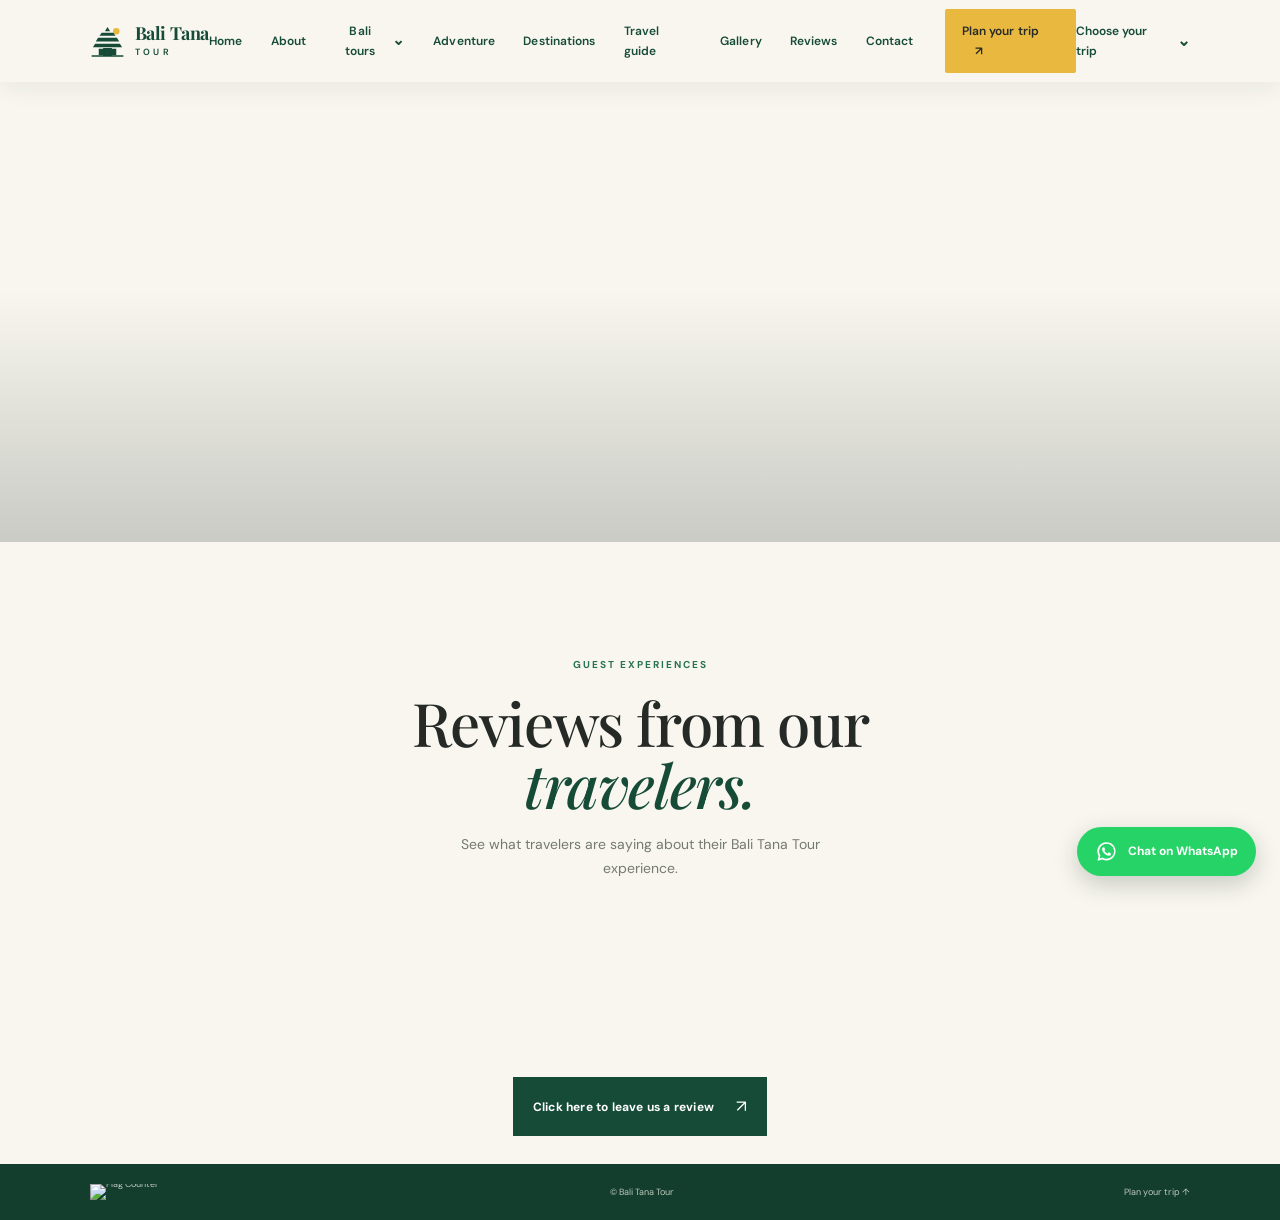
==== commit fc500f41: "Update index.html" ====
--- a/index.html
+++ b/index.html
@@ -4,216 +4,59 @@
   <meta charset="UTF-8" />
   <meta name="viewport" content="width=device-width, initial-scale=1" />
   <meta name="theme-color" content="#164b38" />
-  <meta name="description" content="Discover Bali through the eyes of a local. Explore private tours, cultural experiences, and the island's most beautiful destinations with Bali Tana Tour." />
-  <title>Bali Tana Tour | Discover Bali with a Local</title>
-  <link rel="preconnect" href="https://images.unsplash.com" />
+  <meta name="description" content="Read traveler reviews and experiences with Bali Tana Tour." />
+  <title>Reviews | Bali Tana Tour</title>
   <link rel="preconnect" href="https://fonts.googleapis.com" />
   <link rel="preconnect" href="https://fonts.gstatic.com" crossorigin />
   <link href="https://fonts.googleapis.com/css2?family=DM+Sans:wght@400;500;600;700&family=Playfair+Display:wght@500;600;700&display=swap" rel="stylesheet" />
   <link rel="stylesheet" href="styles.css" />
 </head>
-<body>
-  <header class="site-header" id="top">
-    <a class="brand" href="#top" aria-label="Bali Tana Tour home">
-      <span class="brand-mark" aria-hidden="true"><svg viewBox="0 0 48 48" role="img" aria-hidden="true"><circle cx="36" cy="10" r="4.5" fill="#e8b83f"/><path d="M24 4 20.5 10h7L24 4Zm-8 8h16l3 4H13l3-4Zm-5 7h26l3 5H8l3-5Zm-4 8h34l3 5H4l3-5Zm5 7h24v9H12z" fill="currentColor"/><path d="M19 34h10v9H19z" fill="none" stroke="currentColor" stroke-width="2"/><path d="M3 44h42" fill="none" stroke="currentColor" stroke-width="2" stroke-linecap="round"/></svg></span>
-      <span class="brand-name">Bali Tana <span>Tour</span><span class="brand-tagline">Your local friend to explore Bali</span></span>
+<body class="tour-detail-page">
+  <header class="site-header scrolled detail-header">
+    <a class="brand" href="index.html#top" aria-label="Bali Tana Tour home">
+      <span class="brand-mark" aria-hidden="true"><svg viewBox="0 0 48 48"><circle cx="36" cy="10" r="4.5" fill="#e8b83f"/><path d="M24 4 20.5 10h7L24 4Zm-8 8h16l3 4H13l3-4Zm-5 7h26l3 5H8l3-5Zm-4 8h34l3 5H4l3-5Zm5 7h24v9H12z" fill="currentColor"/><path d="M19 34h10v9H19z" fill="none" stroke="currentColor" stroke-width="2"/><path d="M3 44h42" fill="none" stroke="currentColor" stroke-width="2" stroke-linecap="round"/></svg></span>
+      <span class="brand-name">Bali Tana <span>Tour</span></span>
     </a>
-    <button class="menu-toggle" aria-label="Open navigation" aria-expanded="false"><span></span><span></span></button>
-    <nav class="main-nav" aria-label="Main navigation">
-      <a href="#top">Home</a><a href="#about">About</a><div class="nav-trip-menu"><button class="nav-trip-toggle" type="button" aria-expanded="false" aria-controls="home-trip-options">Bali tours <span aria-hidden="true">⌄</span></button><div class="nav-trip-options" id="home-trip-options"><a href="ubud-cultural-tour.html">Ubud Cultural Tour</a><a href="beautiful-temple-hidden-hill.html">Beautiful Temple and Hidden Hill</a><a href="east-bali-tour.html">East Bali Tour</a><a href="mount-batur-volcano.html">Mount Batur Volcano</a><a href="south-bali-uluwatu.html">South Bali &amp; Uluwatu</a></div></div><a href="bali-adventure.html">Adventure</a><a href="#destinations">Destinations</a><a href="#guide">Travel guide</a><a href="#gallery">Gallery</a><a href="reviews.html">Reviews</a><a href="#contact">Contact</a>
-      <a class="nav-cta" href="#contact">Plan your trip <span aria-hidden="true">↗</span></a>
-      <div class="menu-socials" aria-label="Social media">
-        <a class="menu-social-icon" href="https://www.instagram.com/pututana12?psln=bndvMjRodXF5cmQ2" target="_blank" rel="noopener noreferrer" aria-label="Instagram"><svg viewBox="0 0 24 24" role="img" aria-label="Instagram"><rect x="3" y="3" width="18" height="18" rx="5" fill="none" stroke="currentColor" stroke-width="2"/><circle cx="12" cy="12" r="4" fill="none" stroke="currentColor" stroke-width="2"/><circle cx="17.5" cy="6.5" r="1.2" fill="currentColor"/></svg></a>
-        <span class="menu-social-icon" aria-label="TikTok"><svg viewBox="0 0 24 24" role="img" aria-label="TikTok"><path fill="currentColor" d="M19.6 7.1a5.6 5.6 0 0 1-3.5-1.2v8.3a5.8 5.8 0 1 1-5-5.7v3a2.8 2.8 0 1 0 2 2.7V2.8h3a5.6 5.6 0 0 0 3.5 3.4v.9Z"/></svg></span>
-        <span class="menu-social-icon" aria-label="Facebook"><svg viewBox="0 0 24 24" role="img" aria-label="Facebook"><path fill="currentColor" d="M13.4 21v-8h2.7l.4-3.1h-3.1v-2c0-.9.3-1.5 1.6-1.5h1.7V3.6c-.3 0-1.3-.1-2.5-.1-2.5 0-4.2 1.5-4.2 4.3v2.1H7.2V13H10v8h3.4Z"/></svg></span>
-      </div>
+    <button class="menu-toggle" type="button" aria-label="Open navigation" aria-expanded="false" aria-controls="main-navigation"><span></span><span></span></button>
+    <nav class="main-nav" id="main-navigation" aria-label="Main navigation">
+      <a href="index.html#top">Home</a>
+      <a href="index.html#about">About</a>
+      <div class="nav-trip-menu"><button class="nav-trip-toggle" type="button" aria-expanded="false" aria-controls="page-trip-options">Bali tours <span aria-hidden="true">⌄</span></button><div class="nav-trip-options" id="page-trip-options"><a href="ubud-cultural-tour.html">Ubud Cultural Tour</a><a href="beautiful-temple-hidden-hill.html">Beautiful Temple and Hidden Hill</a><a href="east-bali-tour.html">East Bali Tour</a><a href="mount-batur-volcano.html">Mount Batur Volcano</a><a href="south-bali-uluwatu.html">South Bali &amp; Uluwatu</a></div></div>
+      <a href="bali-adventure.html">Adventure</a><a href="index.html#destinations">Destinations</a><a href="index.html#guide">Travel guide</a><a href="index.html#gallery">Gallery</a><a href="reviews.html">Reviews</a><a href="index.html#contact">Contact</a>
+      <a class="nav-cta" href="index.html#contact">Plan your trip <span aria-hidden="true">↗</span></a>
     </nav>
+    <details class="trip-menu">
+      <summary class="detail-back">Choose your trip <span aria-hidden="true">⌄</span></summary>
+      <nav class="trip-menu-options" aria-label="Tour choices">
+        <a href="ubud-cultural-tour.html">Ubud Cultural Tour</a><a href="beautiful-temple-hidden-hill.html">Beautiful Temple and Hidden Hill</a><a href="east-bali-tour.html">East Bali Tour</a><a href="mount-batur-volcano.html">Mount Batur Vulcano</a><a href="south-bali-uluwatu.html">South Bali &amp; Uluwatu</a><a href="bali-adventure.html">Bali Adventure</a>
+      </nav>
+    </details>
   </header>
- 
+  <script src="navigation.js"></script>
+
   <main>
-    <section class="hero" aria-label="Discover Bali">
-      <div class="hero-image" role="img" aria-label="Sunrise over a lush Balinese landscape"></div>
-      <div class="hero-content wrap">
-        <h1>Discover the beauty<br />of <em>Bali.</em></h1>
-        <p>Explore the Island of the Gods with a local guide. Find breathtaking landscapes, hidden gems, and the island's rich living culture.</p>
-        <div class="hero-actions"><a class="button button-gold" href="#tours">Explore our tours <span>↗</span></a><a class="text-link light-link" href="#contact">Let's talk <span>→</span></a></div>
-      </div>
-      <a class="scroll-note" href="#welcome"><span></span> Scroll to explore</a>
-      <div class="hero-caption">Bali, Indonesia <span>—</span> A journey at your own pace</div>
-    </section>
-
-    <section class="driver-intro" aria-label="Meet your local Bali driver">
-      <div class="driver-portrait driver-slider" role="group" aria-label="Photos of Putu Tana">
-        <img class="driver-slide is-active" data-site-image-key="driver-photo-1" src="https://blogger.googleusercontent.com/img/b/R29vZ2xl/AVvXsEiFtb0AYvvngHZpq5uta-E4LDLSvbU2Fd7Lr5lOfrkJMDSK_wmNNUG2fIz3KrVLy2BSUADTUdjDtS6toPNKgGjT_8Q7g7Ogc9akmenlB-g3gfNtucS6WxtR81TXP0xolMt456fkVib1JEOi3JAzFMEKy09Yufn-mSj3m25rn9spx3wNIBzXsIzfkewrQCo/s3008/14078.jpg" alt="Putu Tana, local Bali driver" loading="lazy" aria-hidden="false">
-        <img class="driver-slide" data-site-image-key="driver-photo-2" src="https://blogger.googleusercontent.com/img/b/R29vZ2xl/AVvXsEhS1XcR7ESkzObDrkADgg4UZSfjcUK4l25rmzJgkLXMNFdtIzlQf5JKjYmqxGF3vd_PressgB_cEVBVVKwIUwe2f2wltP3BAVXD0rQFvHhkrPedkNb3aBK3mieI_0L1uh439TdxBK7uCsud7sMuZXBseJ5ZS1D_QWOVCAiXsCN-abiFjt9Wag-choYBM34/s1600/13648.jpg" alt="Putu Tana, local Bali driver" loading="lazy" aria-hidden="true">
-        <img class="driver-slide" data-site-image-key="driver-photo-3" src="https://blogger.googleusercontent.com/img/b/R29vZ2xl/AVvXsEjjQXpRnQTR7qGfqhVe_3QPecGe0ij81Sfsd04JBMZX8V701_-KfY35ZFGjDhzvXg2mnTXTp4VGdNgOZxqRNPjh_bU0q0i6kRHv0LSWlSL67_fZ9Dx6U-zUZDYql8dlKUjKRE2v3mJsnedBs7-CSvKZFlCPK8Gai_f3Fzes5a2DrVChdM3xBigXfru3DBk/s1671/13995.png" alt="Putu Tana, local Bali driver" loading="lazy" aria-hidden="true">
-        <div class="driver-slider-dots" aria-label="Choose a photo">
-          <button class="is-active" type="button" aria-label="Show photo 1" aria-pressed="true"></button>
-          <button type="button" aria-label="Show photo 2" aria-pressed="false"></button>
-          <button type="button" aria-label="Show photo 3" aria-pressed="false"></button>
-        </div>
-      </div>
-      <div class="driver-intro-copy"><span class="eyebrow">Local Bali Driver</span><h2>Meet Putu Tana</h2><p>Hello, my name is Putu Tana. I was born and raised in Bali, and I look forward to welcoming you and helping you discover my island.</p></div>
-    </section>
-
-    <section class="welcome section-space" id="welcome">
-      <div class="wrap welcome-grid">
-        <div class="welcome-art"><img src="https://images.unsplash.com/photo-1537996194471-e657df975ab4?auto=format&fit=crop&w=1000&q=85" alt="Traditional Balinese temple surrounded by tropical greenery" loading="lazy"><span class="image-stamp">Island<br />of the Gods</span></div>
-        <div class="welcome-copy"><span class="eyebrow">A warmer way to travel</span><h2>Welcome to<br /><em>Bali Tana Tour</em></h2><p class="lead">Discover Bali through the eyes of a local.</p><p>From timeless traditions to quiet corners beyond the usual route, we help you experience the island in a way that feels personal. Enjoy thoughtful planning, comfortable private travel, and the freedom to make each day your own.</p><a class="text-link" href="#about">Get to know us <span>→</span></a></div>
-      </div>
-    </section>
-
-    <section class="why section-space">
-      <div class="wrap"><div class="section-heading centered"><span class="eyebrow">The Bali Tana difference</span><h2>Experience Bali beyond<br /><em>the ordinary.</em></h2><p>Good journeys are made of the little things: local insight, thoughtful details, and room to explore.</p></div>
-        <div class="feature-grid">
-          <article class="feature"><span class="feature-icon">⌖</span><h3>Local knowledge</h3><p>Explore with a local perspective on Bali's culture, traditions, and special places.</p></article>
-          <article class="feature"><span class="feature-icon">✳</span><h3>Made for you</h3><p>Shape the day around your interests, pace, and the experiences you love.</p></article>
-          <article class="feature"><span class="feature-icon">↗</span><h3>Comfortable journeys</h3><p>Enjoy the convenience of private transportation as you discover the island.</p></article>
-          <article class="feature"><span class="feature-icon">♡</span><h3>A genuine welcome</h3><p>Feel the warmth of Balinese hospitality from the moment your journey begins.</p></article>
-        </div>
-      </div>
-    </section>
-
-    <section class="destinations section-space" id="destinations">
-      <div class="wrap"><div class="section-heading heading-row"><div><span class="eyebrow">Find your Bali</span><h2>Places that stay<br /><em>with you.</em></h2></div><p>From highland mornings to ocean sunsets, every corner of Bali has a story to tell.</p></div>
-        <div class="destination-grid">
-          <a class="destination-card destination-large" href="#ubud-cultural-tour" aria-label="View Ubud Cultural Tour"><img src="https://blogger.googleusercontent.com/img/b/R29vZ2xl/AVvXsEjbiUkYugns68FSY4gE_6SIPHIz1HBPO0tyr-YJaQQ80d082GSACk5zM28mzwzO4pAH9jsVrnW98PQibfHmvYIOtaygyRFPZcd0MXmGkHPwsZoOo-3Okdk4WVLmBDu6IZZ7imi586JrPrKabxFQnKJTBjX03gZ1I4IjX7FPtNPIUtHqVHAqi8cH6yMw864/s1536/13958.png" alt="Ubud Cultural Tour landscape" loading="lazy"><span class="destination-number">01 / CULTURE</span><div class="destination-info"><h3>Ubud</h3><p>Art, nature & island traditions</p></div><span class="card-arrow">↗</span></a>
-          <a class="destination-card" href="#beautiful-temple-tour" aria-label="View Beautiful Temple and Hidden Hill tour"><img src="https://blogger.googleusercontent.com/img/b/R29vZ2xl/AVvXsEj0LLrVW_QI5xJK3WAB0Gc51kCeKP24rvycJ4VgHSrYYwD4E5RWAS53ebFbJznJrzDPVzYwT5hoCdXmSelJVKPY9I0jrV_uoa7FbY0qY0EHj5sM9ZG8723TWPeqUDVB6xAAV04HwahGFVp_HdWryX4gr6HauyvkwIvLN-7GpEU5Cx0hQSxw3yt-AIqJCSw/s678/13922.jpg" alt="Ulundanu Beratan Temple in Bali" loading="lazy"><span class="destination-number">02 / TEMPLE · NATURE</span><div class="destination-info"><h3>Ulundanu Beratan Temple</h3><p>Temples, highlands &amp; rice terraces</p></div><span class="card-arrow">↗</span></a>
-          <a class="destination-card" href="#bali-adventure" aria-label="View Bali Adventure rafting"><img src="https://encrypted-tbn0.gstatic.com/images?q=tbn:ANd9GcS60HqrhD6PQL-XPgjpX-AXevVrtcr9odsu9tdz_hDq1PrYRlsazKe-WyZD&s=10" alt="Rafting adventure in Bali" loading="lazy"><span class="destination-number">03 / ADVENTURE</span><div class="destination-info"><h3>Rafting</h3><p>River adventure through Bali's tropical scenery</p></div><span class="card-arrow">↗</span></a>
-          <a class="destination-card" href="#mount-batur-volcano" aria-label="See the Mount Batur Vulcano tour"><img src="https://www.balisunrisetrekkingandtour.com/wp-content/uploads/2022/09/Wisata-Jeep-4WD-Sunrise-Gunung-Batur-Bali-6e1deec5-db8c-49f5-8284-74869dcd5d24.jpg" alt="Jeep tour at sunrise on Mount Batur, Bali" loading="lazy"><span class="destination-number">04 / ADVENTURE</span><div class="destination-info"><h3>Jeep Tour</h3><p>Sunrise adventure across Bali's volcanic highlands</p></div><span class="card-arrow">↗</span></a>
-          <a class="destination-card" href="#beautiful-temple-tour"><img src="https://images.unsplash.com/photo-1518548419970-58e3b4079ab2?auto=format&fit=crop&w=850&q=85" alt="Temple and coastline at Tanah Lot" loading="lazy"><span class="destination-number">06 / HERITAGE</span><div class="destination-info"><h3>Tanah Lot</h3><p>A temple by the sea</p></div><span class="card-arrow">↗</span></a>
-          <a class="destination-card" href="#ubud-cultural-tour" aria-label="View Ubud Cultural Tour"><img src="https://blogger.googleusercontent.com/img/b/R29vZ2xl/AVvXsEiiam9q_K5SaCgWqvRC8NjWYu7E6qbupv_9tkZp2ViGxjxoazI4OKjQRb4ufbf6aBsZva73KzBYnIJBwjpUVHRvBd1FNBCXgHUJnNaqSjUXi5gnnDWjYj9OX9s2Qa3lOEcoTGq6bfZHr184Js0fXAWjA8gVbulKrBmZHK2TQRZmHAd44Q3ibjQ5sXXr6uc/s678/13761.jpg" alt="Monkey Forest in Bali" loading="lazy"><span class="destination-number">07 / NATURE</span><div class="destination-info"><h3>Monkey Forest</h3><p>Ancient forest & temple paths</p></div><span class="card-arrow">↗</span></a>
-          <a class="destination-card" href="#east-bali-tour" aria-label="View East Bali Tour"><img src="https://finnsholidays.com/wp-content/uploads/2026/06/Lempuyang-Temple-1.webp" alt="Lempuyang Temple in East Bali" loading="lazy"><span class="destination-number">08 / TEMPLE</span><div class="destination-info"><h3>Lempuyang</h3><p>Sacred mountain landscapes</p></div><span class="card-arrow">↗</span></a>
-          <a class="destination-card" href="#ubud-cultural-tour"><img src="https://blogger.googleusercontent.com/img/b/R29vZ2xl/AVvXsEjE_kfoHUA03ICAK1NQ-a5T8ADXt8SoSnzPrYUZ9jqtBpg7uU2H7Mz8JSR3hbR9EWoS5J03jsHFH8c3OSdVy-O_KS-TRee2Cfco2nixU3FA-Ve8v1cxVjMzCu3OPG7jUnyDyawouLavPWSP0_piWQj3dsRjRE5-WF85CcS6QSxwPYhdEVLPFmhkMTzy6mU/s2560/13762.jpg" alt="Green rice fields in Tegallalang" loading="lazy"><span class="destination-number">09 / LANDSCAPE</span><div class="destination-info"><h3>Tegallalang</h3><p>Terraces in vivid green</p></div><span class="card-arrow">↗</span></a>
-          <a class="destination-card" href="#south-bali-uluwatu-tour"><img src="https://media.tacdn.com/media/attractions-splice-spp-674x446/r/34/90/2f/9f/caption.jpg" alt="Dramatic coastline in South Bali" loading="lazy"><span class="destination-number">05 / COAST</span><div class="destination-info"><h3>Uluwatu</h3><p>Clifftop temples & ocean light</p></div><span class="card-arrow">↗</span></a>
-        </div>
-      </div>
-    </section>
-
-    <section class="tours section-space" id="tours">
-      <div class="wrap"><div class="section-heading heading-row"><div><span class="eyebrow">A day made yours</span><h2>Find your perfect<br /><em>Bali experience.</em></h2></div><p>Start with an idea, then make it your own. Tour details and schedules can be discussed when you get in touch.</p></div>
-        <div class="tour-grid">
-          <a class="tour-card" id="ubud-cultural-tour" href="ubud-cultural-tour.html" aria-label="View Ubud Cultural Tour details"><div class="tour-image"><img src="https://blogger.googleusercontent.com/img/b/R29vZ2xl/AVvXsEjlagyslr7D3I_vDY_6lus2ngh0Xm5YkC29MFL9LAZACs1WotFq8qeyB7ll28dy7AjzFtUP1jmP4f_agcD4Wu4GNCUExEn8zZHTxJNGydgAzNf9RSoPJeC8tjcWPxxfFAM-sN9kHoc9z9YbNMaM0o8XrF1-29EPzjfyo1jWqi9NWPusbu1EFFkIVlMp7l4/s1600/13765.png" alt="Balinese temple architecture" loading="lazy"><span class="tour-tag">CULTURE</span></div><div class="tour-body"><h3>Ubud Cultural Tour</h3><p>Discover art, heritage, and the graceful rhythms of Bali's cultural heart.</p><div class="tour-foot"><span>Private experience <b>·</b> Flexible duration</span><span aria-hidden="true">↗</span></div></div></a>
-          <a class="tour-card" id="beautiful-temple-tour" href="beautiful-temple-hidden-hill.html" aria-label="View Beautiful Temple and Hidden Hill tour details"><div class="tour-image"><img src="https://blogger.googleusercontent.com/img/b/R29vZ2xl/AVvXsEguD5Ja5A2AFqgzJHJRMz4B2D9wq3ywf-HD7GZp1ull19Ke7p2pdZ2_VIH3W7Y0LhHnUtojONkCOY-2ttAGlsflDXXRkG_JUm2B1R7pOzCqj4AlWWfxW0vu2lrjmOaVTG9Zab3w-caejc2Z-Zot7zpdio4wpKescjqw9n-2IruMkK0kznEP7wY9GUoAkK0/w400-h225/13925.png" alt="Temple by the sea in Bali" loading="lazy"><span class="tour-tag">TEMPLE · NATURE</span></div><div class="tour-body"><h3>Beautiful Temple and Hidden Hill</h3><p>Explore coastal and lakeside temples, highland viewpoints, and Jatiluwih's green terraces.</p><div class="tour-foot"><span>Private experience <b>·</b> Flexible duration</span><span aria-hidden="true">↗</span></div></div></a>
-          <a class="tour-card" id="east-bali-tour" href="east-bali-tour.html" aria-label="View East Bali Tour details"><div class="tour-image"><img src="https://blogger.googleusercontent.com/img/b/R29vZ2xl/AVvXsEhQddH1qlgALd_bYjyVqhhF1WAzP7GA48L04_sXnuuZtTWOkPBbwyyoDOr97nw97Yg22OEOhBqy-GmRxAojb4si6G8VqkKfMW73opUkEXfyn8lJBONHdKaOWpOsnuj9DuSlaKLdU1t_ZD8wzZknz18SekMeRtnz_im8Xeer1ITF_1MpvcnpKd-NVyAKHLk/s1671/13932.png" alt="East Bali Tour landscape" loading="lazy"><span class="tour-tag">EAST BALI · HERITAGE</span></div><div class="tour-body"><h3>East Bali Tour</h3><p>Visit Lempuyang Temple, Tirta Gangga, and Taman Ujung Water Palace.</p><div class="tour-foot"><span>Private experience <b>·</b> Flexible duration</span><span aria-hidden="true">↗</span></div></div></a>
-          <a class="tour-card" id="mount-batur-volcano" href="mount-batur-volcano.html" aria-label="View Mount Batur Vulcano tour details"><div class="tour-image"><img src="https://blogger.googleusercontent.com/img/b/R29vZ2xl/AVvXsEj_OZfrPpnuB4XeMJ25WYzVn8qo6cKBom_uzM2NO0Jd_iUbml_61rHHFx8BNjts3yvFxYkmzmpz3XiyvbT-aRz2AFVmUPkghYuaIbGQpF4Hw6Fn6OP_chYvSygUkNykfmqk-YjQIFdQFJ23b9eKNr19CdFLEab8z1FYEhl-G7m3a9e5rWULHgDNRItmoKg/s1536/13974.png" alt="Mount Batur Vulcano tour" loading="lazy"><span class="tour-tag">MOUNT BATUR</span></div><div class="tour-body"><h3>Mount Batur Vulcano</h3><p>See the sunrise on a jeep tour, enjoy views of Mount Batur, and explore Kintamani.</p><div class="tour-foot"><span>Private experience <b>·</b> Flexible duration</span><span aria-hidden="true">↗</span></div></div></a>
-          <a class="tour-card" id="south-bali-uluwatu-tour" href="south-bali-uluwatu.html" aria-label="View South Bali and Uluwatu tour details"><div class="tour-image"><img src="https://blogger.googleusercontent.com/img/b/R29vZ2xl/AVvXsEjhuvc1Qx_fMpjQzvbnEniEqeafNrjQFc4fAGrwDndGzImqq_3nlbA9ZgDcHRpcGYjvB2T5pUstvtmk5wxemgPSIyoiUP2GHVqqWSRoWcliUEyJZOplAT9m_Ma0qsc_pPK07ZGHYJLAHvEs3kJhi8LvdFdvOQoceD052SYClryWBdD1rHEOXDULyo6AGeU/s1671/14275.png" alt="Ocean cliffs and beach in Bali" loading="lazy"><span class="tour-tag">COAST</span></div><div class="tour-body"><h3>South Bali & Uluwatu</h3><p>Spend a day with ocean views, coastal scenery, and time to explore.</p><div class="tour-foot"><span>Private experience <b>·</b> Flexible duration</span><span aria-hidden="true">↗</span></div></div></a>
-          <a class="tour-card" id="bali-adventure" href="bali-adventure.html" aria-label="View Bali Adventure activities"><div class="tour-image"><img src="https://blogger.googleusercontent.com/img/b/R29vZ2xl/AVvXsEj-KF5AxFPS84drtgiyj0rN5BF3VWQR3D-EA8kGGsmbploL_En5g8Xn7en-Pf0KkjDsLTqGOyl9JVB3a8dPchlNGgn24FhgGfyCqKH4FZPS-rMoDljUBPN4-8V4mw89GQK9Ei-Z0PdozGVbCJYn3tQvQ_mMuasvuLOxaC5S0VrjB7KQ3okWvLGTtprPhCE/w1684-h1069-p-k-no-nu/14936.png" alt="Bali Adventure activities" loading="lazy"><span class="tour-tag">ADVENTURE</span></div><div class="tour-body"><h3>Bali Adventure</h3><p>Enjoy rafting, ATV riding, cycling, water sports, diving, Bali Swing, and more.</p><div class="tour-foot"><span>Special price <b>·</b> Contact for details</span><span aria-hidden="true">↗</span></div></div></a>
-          <article class="tour-card custom-card"><span class="custom-icon">✳</span><span class="eyebrow light-eyebrow">Your island, your way</span><h3>Something different<br />in mind?</h3><p>Tell us what you love and let's plan a private day around it.</p><a class="button button-gold" href="#contact">Create your tour <span>↗</span></a></article>
-        </div>
-      </div>
-    </section>
-
-    <section class="about section-space" id="about">
-      <div class="wrap about-grid"><div class="about-photo"><img src="https://images.unsplash.com/photo-1537996194471-e657df975ab4?auto=format&fit=crop&w=900&q=85" alt="Balinese temple and tropical landscape" loading="lazy"><span class="photo-note">LOCAL KNOWLEDGE.<br />A PERSONAL WELCOME.</span></div><div class="about-copy"><span class="eyebrow">A local perspective</span><h2>Your journey,<br />our <em>local expertise.</em></h2><p class="lead">A good guide helps a place feel less like a destination and more like a connection.</p><p>We believe the best way to discover Bali is with curiosity, care, and respect for the island's culture. Bali Tana Tour brings together local insight and personal service to help you find experiences that feel right for you.</p><a class="text-link" href="#contact">Let's plan together <span>→</span></a></div></div>
-    </section>
-
-    <section class="gallery section-space" id="gallery">
-      <div class="wrap"><div class="section-heading heading-row"><div><span class="eyebrow">A glimpse of the island</span><h2>Beautiful moments<br /><em>in Bali.</em></h2></div><p>Green highlands, quiet temples, salt air, and a culture that makes every journey memorable.</p></div><div class="gallery-grid">
-        <button class="gallery-item gallery-tall" data-full="https://blogger.googleusercontent.com/img/b/R29vZ2xl/AVvXsEgbFWyAiKKjSNdyBe5epp7-uP7PWBKIj1rVf05GvD4Thi0wWsk17s8931R-hPOXoxRAsRnUl-Do7-45KxoITcg-8-6lI9jYje31g7dD4OMqQXqS1W-1EtkEwoh4gSKJcWkPwllLxMLIW3IzKOlT9baW3K0VM-pdk5kD_gAodFL2oBy1fHvgoUWP2mhVFhU/s1280/14478.jpg" aria-label="View Bali photo 1"><img src="https://blogger.googleusercontent.com/img/b/R29vZ2xl/AVvXsEgbFWyAiKKjSNdyBe5epp7-uP7PWBKIj1rVf05GvD4Thi0wWsk17s8931R-hPOXoxRAsRnUl-Do7-45KxoITcg-8-6lI9jYje31g7dD4OMqQXqS1W-1EtkEwoh4gSKJcWkPwllLxMLIW3IzKOlT9baW3K0VM-pdk5kD_gAodFL2oBy1fHvgoUWP2mhVFhU/s1280/14478.jpg" alt="Bali Tana Tour photo 1" loading="lazy"><span>Bali moments <i>↗</i></span></button>
-        <button class="gallery-item" data-full="https://blogger.googleusercontent.com/img/b/R29vZ2xl/AVvXsEhwzVk9hHbYllqrgGC0EK6FLqyyaOW9pVPxCjP6L1eci1Tec_QRJPhgtkOR1SGBc6Wrp3l6GJ9r-u9EjZchrJd9_O6YD4C8QtrH0PrIZRiXtuEAp4QxW6Dat4xw0CpbbaGAQdmmZZskoeNXZG2VdSc-2e5wptsKAF-9uZSkn3w3cfwQHz1BGwSkm4k9KY4/s1600/14561.jpg" aria-label="View Bali photo 2"><img src="https://blogger.googleusercontent.com/img/b/R29vZ2xl/AVvXsEhwzVk9hHbYllqrgGC0EK6FLqyyaOW9pVPxCjP6L1eci1Tec_QRJPhgtkOR1SGBc6Wrp3l6GJ9r-u9EjZchrJd9_O6YD4C8QtrH0PrIZRiXtuEAp4QxW6Dat4xw0CpbbaGAQdmmZZskoeNXZG2VdSc-2e5wptsKAF-9uZSkn3w3cfwQHz1BGwSkm4k9KY4/s1600/14561.jpg" alt="Bali Tana Tour photo 2" loading="lazy"><span>Island journey <i>↗</i></span></button>
-        <button class="gallery-item gallery-wide" data-full="https://blogger.googleusercontent.com/img/b/R29vZ2xl/AVvXsEg4YotoDtYR60gtjz99ujhzbr1wRKYoivhXfyHznSEgiM6_oHbBLJMUbKs4vK16YHKi4sE606Iub0cugOHYaLPCWHVdV-6arEyuL7mxXosEqvuQm-DCgguLFQRWigcXdnd_ijMDTfTmEI9H5_xVzwDyd_NaOLPj6lXgWeFJotvCvjN2R2IekBdus_ZCQO8/s1280/14370.jpg" aria-label="View Bali photo 3"><img src="https://blogger.googleusercontent.com/img/b/R29vZ2xl/AVvXsEg4YotoDtYR60gtjz99ujhzbr1wRKYoivhXfyHznSEgiM6_oHbBLJMUbKs4vK16YHKi4sE606Iub0cugOHYaLPCWHVdV-6arEyuL7mxXosEqvuQm-DCgguLFQRWigcXdnd_ijMDTfTmEI9H5_xVzwDyd_NaOLPj6lXgWeFJotvCvjN2R2IekBdus_ZCQO8/s1280/14370.jpg" alt="Bali Tana Tour photo 3" loading="lazy"><span>Discover Bali <i>↗</i></span></button>
-        <button class="gallery-item" data-full="https://blogger.googleusercontent.com/img/b/R29vZ2xl/[base64]/s1280/14497.jpg" aria-label="View Bali photo 4"><img src="https://blogger.googleusercontent.com/img/b/R29vZ2xl/[base64]/s1280/14497.jpg" alt="Bali Tana Tour photo 4" loading="lazy"><span>Island colors <i>↗</i></span></button>
-        <button class="gallery-item" data-full="https://blogger.googleusercontent.com/img/b/R29vZ2xl/AVvXsEhOQDsiXoffru7Z83VKIClzmmGhZv35d7bYLzPamwy-KF78EKKkGuWRiFeR4yCg5MZVYZxnNFEBmOdGoWRSh9rCSeHa5olebhCVEobyFpcw8igPyGHfFICjwhXspLam7SGXQGm3pyS3Xo3bPWIduTBNKa4fgF7Cr0wok4B2MFrrqaK-JlrT09m-sCUI2_k/s1280/14449.jpg" aria-label="View Bali photo 5"><img src="https://blogger.googleusercontent.com/img/b/R29vZ2xl/AVvXsEhOQDsiXoffru7Z83VKIClzmmGhZv35d7bYLzPamwy-KF78EKKkGuWRiFeR4yCg5MZVYZxnNFEBmOdGoWRSh9rCSeHa5olebhCVEobyFpcw8igPyGHfFICjwhXspLam7SGXQGm3pyS3Xo3bPWIduTBNKa4fgF7Cr0wok4B2MFrrqaK-JlrT09m-sCUI2_k/s1280/14449.jpg" alt="Bali Tana Tour photo 5" loading="lazy"><span>Moments in Bali <i>↗</i></span></button>
-        <button class="gallery-item" data-full="https://blogger.googleusercontent.com/img/b/R29vZ2xl/AVvXsEhLExZ-7Tus58e60zc8X2U1BkAcun22fcIKLZyxbkH6lEj0KJQ-rmZVNqBX-BlKbyUVkYj8f-GWaW6u69ggZc8JUe63bdN4pFzWDR6tz42FERRMr0PB63HSAg8KHJg-XK7lx8r9I7TbXClRBMCBsx6oVMm5T5D2I9gQXh-uNzXMj0RvU01LevBCFP7u2sw/s1280/14455.jpg" aria-label="View Bali photo 6"><img src="https://blogger.googleusercontent.com/img/b/R29vZ2xl/AVvXsEhLExZ-7Tus58e60zc8X2U1BkAcun22fcIKLZyxbkH6lEj0KJQ-rmZVNqBX-BlKbyUVkYj8f-GWaW6u69ggZc8JUe63bdN4pFzWDR6tz42FERRMr0PB63HSAg8KHJg-XK7lx8r9I7TbXClRBMCBsx6oVMm5T5D2I9gQXh-uNzXMj0RvU01LevBCFP7u2sw/s1280/14455.jpg" alt="Bali Tana Tour photo 6" loading="lazy"><span>Island scenes <i>↗</i></span></button>
-        <button class="gallery-item" data-full="https://blogger.googleusercontent.com/img/b/R29vZ2xl/AVvXsEg2ukBTH8Cz8v5j5fMYUG37QDY-vqmW-sGpOgeM4E0CH4Na2wolVy-vU4SrlQzd_9VdtNOsx-Ig0ZIf_f3_029VcA95C7aNBMax_yn7fkw4Hi1_Hfy2rnitZyaNaxqXcRadTTUAleSsTWscikeHMG28NZHlvnE7f-6tVretF6gXth8l4gl2XvE2zrg_ZlM/s1280/14398.jpg" aria-label="View Bali photo 7"><img src="https://blogger.googleusercontent.com/img/b/R29vZ2xl/AVvXsEg2ukBTH8Cz8v5j5fMYUG37QDY-vqmW-sGpOgeM4E0CH4Na2wolVy-vU4SrlQzd_9VdtNOsx-Ig0ZIf_f3_029VcA95C7aNBMax_yn7fkw4Hi1_Hfy2rnitZyaNaxqXcRadTTUAleSsTWscikeHMG28NZHlvnE7f-6tVretF6gXth8l4gl2XvE2zrg_ZlM/s1280/14398.jpg" alt="Bali Tana Tour photo 7" loading="lazy"><span>Explore the island <i>↗</i></span></button>
-        <button class="gallery-item" data-full="https://blogger.googleusercontent.com/img/b/R29vZ2xl/AVvXsEiSMd4NHjCvcKoUI_M_-OA76mvdXVdBETCwvz3_0DZnRHyQELHpCoqmfskHgfHJlIV2OhNwUplpH-9KH8ul8YmjKyzUmcm1kIUlqG0C0ZWFAlRc-5Lld_tjx3OP-AIYK6doCLyOjmTuipg2gA1EnSQLk8WhMZqOhNfKI_GUmaj0XjVdmzsrV6dTanP80SI/s1280/14362.jpg" aria-label="View Bali photo 8"><img src="https://blogger.googleusercontent.com/img/b/R29vZ2xl/AVvXsEiSMd4NHjCvcKoUI_M_-OA76mvdXVdBETCwvz3_0DZnRHyQELHpCoqmfskHgfHJlIV2OhNwUplpH-9KH8ul8YmjKyzUmcm1kIUlqG0C0ZWFAlRc-5Lld_tjx3OP-AIYK6doCLyOjmTuipg2gA1EnSQLk8WhMZqOhNfKI_GUmaj0XjVdmzsrV6dTanP80SI/s1280/14362.jpg" alt="Bali Tana Tour photo 8" loading="lazy"><span>Bali landscapes <i>↗</i></span></button>
-        <button class="gallery-item" data-full="https://blogger.googleusercontent.com/img/b/R29vZ2xl/AVvXsEg4tQj4jdnMZg2jkBhOoK5uRPMqaodfRziUMnQdlLcx-J3zFh-q3dUYUMQbde3bb34kVYa-SV5XMPG5QYAVObHp-Nsq2Cs2JLK0VdP8wtq1iIvE3gVmI4T_BM6U2DREpMsO7jI289yfoDDH_LJgG-__kEQi8QRzRovgrTmVB0VbpLVTbSmfjq6efEYefxM/s1600/14634.jpg" aria-label="View Bali photo 9"><img src="https://blogger.googleusercontent.com/img/b/R29vZ2xl/AVvXsEg4tQj4jdnMZg2jkBhOoK5uRPMqaodfRziUMnQdlLcx-J3zFh-q3dUYUMQbde3bb34kVYa-SV5XMPG5QYAVObHp-Nsq2Cs2JLK0VdP8wtq1iIvE3gVmI4T_BM6U2DREpMsO7jI289yfoDDH_LJgG-__kEQi8QRzRovgrTmVB0VbpLVTbSmfjq6efEYefxM/s1600/14634.jpg" alt="Bali Tana Tour photo 9" loading="lazy"><span>Local memories <i>↗</i></span></button>
-        <button class="gallery-item" data-full="https://blogger.googleusercontent.com/img/b/R29vZ2xl/AVvXsEiFtb0AYvvngHZpq5uta-E4LDLSvbU2Fd7Lr5lOfrkJMDSK_wmNNUG2fIz3KrVLy2BSUADTUdjDtS6toPNKgGjT_8Q7g7Ogc9akmenlB-g3gfNtucS6WxtR81TXP0xolMt456fkVib1JEOi3JAzFMEKy09Yufn-mSj3m25rn9spx3wNIBzXsIzfkewrQCo/s3008/14078.jpg" aria-label="View Bali photo 10"><img src="https://blogger.googleusercontent.com/img/b/R29vZ2xl/AVvXsEiFtb0AYvvngHZpq5uta-E4LDLSvbU2Fd7Lr5lOfrkJMDSK_wmNNUG2fIz3KrVLy2BSUADTUdjDtS6toPNKgGjT_8Q7g7Ogc9akmenlB-g3gfNtucS6WxtR81TXP0xolMt456fkVib1JEOi3JAzFMEKy09Yufn-mSj3m25rn9spx3wNIBzXsIzfkewrQCo/s3008/14078.jpg" alt="Bali Tana Tour photo 10" loading="lazy"><span>A Bali welcome <i>↗</i></span></button>
-      </div>
-        <div class="gallery-more">
-          <p>See more of our gallery on Instagram, Facebook, and TikTok.</p>
-          <div class="gallery-social-links">
-            <a class="button button-gold" href="https://www.instagram.com/pututana12?psln=bndvMjRodXF5cmQ2" target="_blank" rel="noopener noreferrer">Instagram <span aria-hidden="true">↗</span></a>
-            <a class="button button-facebook" href="https://www.facebook.com/share/19QEVDoifH/?mibextid=wwXIfr" target="_blank" rel="noopener noreferrer" aria-label="Visit Bali Tana Tour on Facebook">Facebook <span aria-hidden="true">↗</span></a>
-            <a class="button button-tiktok" href="https://www.tiktok.com/@12pututana" target="_blank" rel="noopener noreferrer" aria-label="Visit Bali Tana Tour on TikTok">TikTok <span aria-hidden="true">↗</span></a>
-          </div>
-        </div>
-      </div>
-    </section>
-
-    <section class="testimonial section-space"><div class="wrap testimonial-inner"><span class="quote-mark">“</span><span class="eyebrow">Made for meaningful journeys</span><h2>Your Bali story<br />starts <em>here.</em></h2><p>We don't display unverified reviews. Get in touch to talk through your ideas and find a Bali experience that feels like yours.</p><a class="text-link" href="#contact">Start a conversation <span>→</span></a></div></section>
-
-    <section class="guide section-space" id="guide"><div class="wrap guide-grid"><div><span class="eyebrow">A little inspiration</span><h2>Travel with<br /><em>curiosity.</em></h2><p>Every visit is better with a little context. Ask us about local customs, temple etiquette, what to bring, and ways to make the most of your time in Bali.</p><a class="text-link" href="#contact">Ask a local <span>→</span></a></div><div class="guide-card"><span class="guide-index">BALI FIELD NOTES — 01</span><div class="guide-illustration" aria-hidden="true"><span>✺</span><span>☼</span></div><h3>A thoughtful visit<br />to Bali's temples</h3><p>Dress respectfully, follow local guidance, and take a moment to appreciate the living traditions around you.</p><span class="guide-coming">TRAVEL NOTES · MORE TO COME</span></div></div></section>
-
-    <section class="cta-banner"><div class="cta-image"></div><div class="cta-content wrap"><span class="eyebrow light-eyebrow">The island is waiting</span><h2>Ready to explore<br /><em>Bali?</em></h2><p>Tell us a little about your plans. We'll help you start shaping a memorable island journey.</p><a class="button button-gold" href="#contact">Plan your trip <span>↗</span></a></div></section>
-
-    <section class="contact section-space" id="contact"><div class="wrap contact-grid"><div class="contact-copy"><span class="eyebrow">Let's make a plan</span><h2>Let's plan your<br /><em>Bali adventure.</em></h2><p>Share what you have in mind and we'll have the details we need to continue the conversation.</p><div class="contact-aside"><span class="contact-aside-icon">✳</span><div><b>WhatsApp</b><p><a href="https://wa.me/628123688091" target="_blank" rel="noopener noreferrer">+62 812-3688-091</a></p><b>Email</b><p><a href="mailto:balitanatour@gmail.com">balitanatour@gmail.com</a></p></div></div>        <div class="contact-guidance">
-          <a class="whatsapp-guidance" href="https://wa.me/628123688091?text=Hello%20Bali%20Tana%20Tour%2C%20I%20would%20like%20to%20ask%20about%20booking%20a%20tour%20in%20Bali." target="_blank" rel="noopener noreferrer">
-            <svg viewBox="0 0 32 32" aria-hidden="true"><path d="M16 3a12.7 12.7 0 0 0-10.9 19.2L3.5 29l7-1.8A12.7 12.7 0 1 0 16 3Zm0 23.1c-1.8 0-3.5-.5-5-1.4l-.4-.2-4.1 1.1 1.1-4-.3-.4A10.4 10.4 0 1 1 16 26.1Zm5.7-7.8c-.3-.2-1.8-.9-2.1-1-.3-.1-.5-.2-.7.2s-.8 1-.9 1.2-.3.2-.6.1a8.5 8.5 0 0 1-2.5-1.5 9.3 9.3 0 0 1-1.7-2.1c-.2-.3 0-.5.1-.6l.5-.6c.2-.2.2-.3.3-.5s0-.4 0-.5-.7-1.7-1-2.3c-.2-.6-.5-.5-.7-.5h-.6c-.2 0-.5.1-.8.4s-1.1 1.1-1.1 2.6 1.1 3 1.2 3.2c.2.2 2.2 3.4 5.3 4.7.7.3 1.2.5 1.6.6.7.2 1.3.2 1.8.1.6-.1 1.8-.7 2.1-1.4.3-.7.3-1.3.2-1.4-.1-.2-.3-.3-.6-.4Z"/></svg>
-            <span>Contact us on WhatsApp</span><span aria-hidden="true">↗</span>
-          </a>
-          <p class="contact-or">or</p>
-          <div class="form-direction" aria-label="Use the reservation form to share your trip details">
-            <span class="form-direction-arrow" aria-hidden="true">↓</span>
-            <p><strong>Share your trip details</strong> using the form below.</p>
-          </div>
-        </div>
-      </div>
-              <div class="reservation-column">
-          <div class="reservation-options">
-            <span class="eyebrow">Make a reservation</span>
-            <h3>Tell us about your trip</h3>
-            <p>Fill in the details below, then choose whether to send your inquiry by email or WhatsApp.</p>
-          </div>
-          <form class="inquiry-form" id="inquiry-form">
-            <div class="form-row">
-              <label>Full name
-                <input type="text" name="fullName" autocomplete="name" placeholder="Your full name" required>
-              </label>
-              <label>Number of people
-                <input type="number" name="people" min="1" step="1" inputmode="numeric" placeholder="e.g. 2" required>
-              </label>
-            </div>
-            <div class="form-row">
-              <label>Email
-                <input type="email" name="email" autocomplete="email" placeholder="you@example.com" required>
-              </label>
-              <label>WhatsApp number
-                <input type="tel" name="whatsapp" autocomplete="tel" placeholder="Include your country code" required>
-              </label>
-            </div>
-            <label>Message
-              <textarea name="message" rows="5" placeholder="Tell us about your plans, preferred dates, or the tour you are interested in." required></textarea>
-            </label>
-            <button class="button button-gold submit-button" type="submit">Choose how to send <span aria-hidden="true">↗</span></button>
-          </form>
-        </div>
-      </div></section>
-
-    <section class="reviews-section section-space" id="reviews">
+    <section class="reviews-hero" role="img" aria-label="Bali Tana Tour guest experience"></section>
+    <section class="reviews-section section-space">
       <div class="wrap">
         <div class="section-heading centered">
           <span class="eyebrow">Guest experiences</span>
-          <h2>Reviews from our<br /><em>travelers.</em></h2>
+          <h1>Reviews from our<br /><em>travelers.</em></h1>
           <p>See what travelers are saying about their Bali Tana Tour experience.</p>
         </div>
-        <script defer async src="https://cdn.trustindex.io/loader.js?e38486385c14128515066a278c7"></script>
+        <div id="JFWebsiteWidget-01a1d7cb6ea070008e215f6afadc748d1b05"></div>
+        <script src="https://www.jotform.com/website-widgets/embed/01a1d7cb6ea070008e215f6afadc748d1b05" defer></script>
       </div>
+    </section>
+    <section class="review-cta-section" aria-label="Leave a review">
+      <div class="wrap"><a class="button button-green" href="https://share.google/bDPR9AcK6GRUzrXem" target="_blank" rel="noopener noreferrer">Click here to leave us a review <span aria-hidden="true">↗</span></a></div>
     </section>
   </main>
 
-  <footer class="site-footer"><div class="wrap footer-top"><a class="brand footer-brand" href="#top"><span class="brand-mark" aria-hidden="true"><svg viewBox="0 0 48 48" role="img" aria-hidden="true"><circle cx="36" cy="10" r="4.5" fill="#e8b83f"/><path d="M24 4 20.5 10h7L24 4Zm-8 8h16l3 4H13l3-4Zm-5 7h26l3 5H8l3-5Zm-4 8h34l3 5H4l3-5Zm5 7h24v9H12z" fill="currentColor"/><path d="M19 34h10v9H19z" fill="none" stroke="currentColor" stroke-width="2"/><path d="M3 44h42" fill="none" stroke="currentColor" stroke-width="2" stroke-linecap="round"/></svg></span><span class="brand-name">Bali Tana <span>Tour</span></span></a><p>Discover Bali, experience the real island.</p><a href="#top" class="back-top">Back to top ↑</a></div><div class="wrap footer-bottom"><a href="https://info.flagcounter.com/gjDF"><img src="https://s05.flagcounter.com/count2/gjDF/bg_FFFFFF/txt_000000/border_CCCCCC/columns_2/maxflags_10/viewers_0/labels_0/pageviews_0/flags_0/percent_0/" alt="Flag Counter" border="0"></a><span>© <span id="year"></span> Bali Tana Tour</span><span>Thoughtful journeys, rooted in Bali.</span><div><a href="#contact">Privacy</a><a href="#contact">Terms</a></div></div></footer>
+  <footer class="site-footer detail-footer"><div class="wrap footer-bottom"><a href="https://info.flagcounter.com/gjDF"><img src="https://s05.flagcounter.com/count2/gjDF/bg_FFFFFF/txt_000000/border_CCCCCC/columns_2/maxflags_10/viewers_0/labels_0/pageviews_0/flags_0/percent_0/" alt="Flag Counter" border="0"></a><a href="index.html#top">© Bali Tana Tour</a><a href="index.html#contact">Plan your trip ↑</a></div></footer>
 
   <a class="whatsapp-float" href="https://wa.me/628123688091?text=Hello%20Bali%20Tana%20Tour%2C%20I%20would%20like%20to%20ask%20about%20your%20private%20tours%20in%20Bali." target="_blank" rel="noopener noreferrer" aria-label="Contact Bali Tana Tour on WhatsApp">
     <svg viewBox="0 0 32 32" aria-hidden="true"><path d="M16 3a12.7 12.7 0 0 0-10.9 19.2L3.5 29l7-1.8A12.7 12.7 0 1 0 16 3Zm0 23.1c-1.8 0-3.5-.5-5-1.4l-.4-.2-4.1 1.1 1.1-4-.3-.4A10.4 10.4 0 1 1 16 26.1Zm5.7-7.8c-.3-.2-1.8-.9-2.1-1-.3-.1-.5-.2-.7.2s-.8 1-.9 1.2-.3.2-.6.1a8.5 8.5 0 0 1-2.5-1.5 9.3 9.3 0 0 1-1.7-2.1c-.2-.3 0-.5.1-.6l.5-.6c.2-.2.2-.3.3-.5s0-.4 0-.5-.7-1.7-1-2.3c-.2-.6-.5-.5-.7-.5h-.6c-.2 0-.5.1-.8.4s-1.1 1.1-1.1 2.6 1.1 3 1.2 3.2c.2.2 2.2 3.4 5.3 4.7.7.3 1.2.5 1.6.6.7.2 1.3.2 1.8.1.6-.1 1.8-.7 2.1-1.4.3-.7.3-1.3.2-1.4-.1-.2-.3-.3-.6-.4Z"/></svg>
     <span>Chat on WhatsApp</span>
   </a>
-  <dialog class="lightbox" id="lightbox"><button class="lightbox-close" aria-label="Close image">×</button><img src="" alt="Expanded Bali gallery photograph"></dialog>
-  <dialog class="contact-method-dialog" id="contact-method-dialog" aria-labelledby="contact-method-title">
-    <div class="contact-method-card">
-      <button class="contact-method-close" type="button" aria-label="Close">×</button>
-      <span class="eyebrow">One last step</span>
-      <h2 id="contact-method-title">How would you like to send your inquiry?</h2>
-      <p>Your form details will be included in the message.</p>
-      <div class="contact-method-actions">
-        <a class="button button-green" id="send-by-email" href="#">Send by email <span aria-hidden="true">↗</span></a>
-        <a class="button reservation-whatsapp" id="send-by-whatsapp" href="#" target="_blank" rel="noopener noreferrer">Send with WhatsApp <span aria-hidden="true">↗</span></a>
-      </div>
-    </div>
-  </dialog>
-  <script src="https://cdn.jsdelivr.net/npm/@supabase/supabase-js@2"></script>
-  <script src="supabase-config.js"></script>
-  <script src="script.js"></script>
 </body>
 </html>
--- a/styles.css
+++ b/styles.css
@@ -53,10 +53,6 @@
 @media(max-width:760px){.gallery-grid{grid-template-rows:250px;grid-auto-columns:minmax(250px,78vw)}}
 @media(max-width:420px){.gallery-grid{grid-template-rows:220px;grid-auto-columns:78vw}}
 
-.google-form-wrap{width:100%;min-width:0;overflow:hidden;background:var(--cream)}
-.google-form-embed{display:block;width:100%;height:1014px;border:0;background:var(--cream)}
-@media(max-width:760px){.google-form-wrap{margin:0 -4px;width:calc(100% + 8px)}.google-form-embed{height:1300px}}
-
 .reservation-column{min-width:0}.reservation-options{padding:24px;background:#fff;border-top:3px solid var(--gold);margin-bottom:18px}.reservation-options .eyebrow{margin:0 0 8px}.reservation-options h3{font-family:var(--serif);font-size:24px;line-height:1.25;font-weight:500;color:var(--forest);margin:0 0 8px}.reservation-options>p{font-size:12px;color:#70776f;margin:0 0 16px}.reservation-actions{display:flex;flex-wrap:wrap;gap:10px}.reservation-actions .button{font-size:11px;padding:12px 15px;gap:12px}.reservation-whatsapp{background:#25d366;color:#fff}
 @keyframes formCueBounce{0%,100%{transform:translateY(0)}50%{transform:translateY(7px)}}
 @keyframes whatsappGuidePulse{0%,100%{transform:translateY(0);box-shadow:0 5px 15px #25d36630}50%{transform:translateY(-3px);box-shadow:0 9px 21px #25d36655}}
@@ -66,3 +62,17 @@
 .form-direction strong{color:var(--forest)}
 @media(max-width:760px){.reservation-options{padding:20px 17px;margin-bottom:14px}.reservation-options h3{font-size:22px}.reservation-actions{display:grid;grid-template-columns:1fr}.reservation-actions .button{width:100%;justify-content:space-between}.form-direction{padding:12px 13px;margin-bottom:12px}}
 @media(prefers-reduced-motion:reduce){.form-direction-arrow,.whatsapp-guidance{animation:none}}
+
+.contact-method-dialog{width:min(92vw,520px);max-width:none;padding:0;border:0;background:transparent;color:var(--ink);overflow:visible}
+.contact-method-dialog::backdrop{background:#08120dcc;backdrop-filter:blur(3px)}
+.contact-method-card{position:relative;padding:36px;background:var(--cream);box-shadow:0 20px 60px #08120d40}
+.contact-method-close{position:absolute;top:13px;right:15px;width:36px;height:36px;border:0;border-radius:50%;background:#e9e4d7;color:var(--forest);font-size:25px;line-height:1;cursor:pointer}
+.contact-method-card .eyebrow{margin-bottom:10px}
+.contact-method-card h2{max-width:390px;margin:0;color:var(--forest);font-family:var(--serif);font-size:clamp(25px,5vw,34px);line-height:1.2;font-weight:500}
+.contact-method-card>p{margin:12px 0 22px;color:#70776f;font-size:13px}
+.contact-method-actions{display:grid;grid-template-columns:1fr 1fr;gap:10px}
+.contact-method-actions .button{padding:13px 14px;gap:8px;font-size:11px}
+.contact-method-dialog[open]{animation:contactDialogIn .2s ease-out both}
+@keyframes contactDialogIn{from{opacity:0;transform:translateY(8px)}to{opacity:1;transform:translateY(0)}}
+@media(max-width:520px){.contact-method-card{padding:32px 22px 24px}.contact-method-actions{grid-template-columns:1fr}.contact-method-actions .button{justify-content:space-between}}
+@media(prefers-reduced-motion:reduce){.contact-method-dialog[open]{animation:none}}
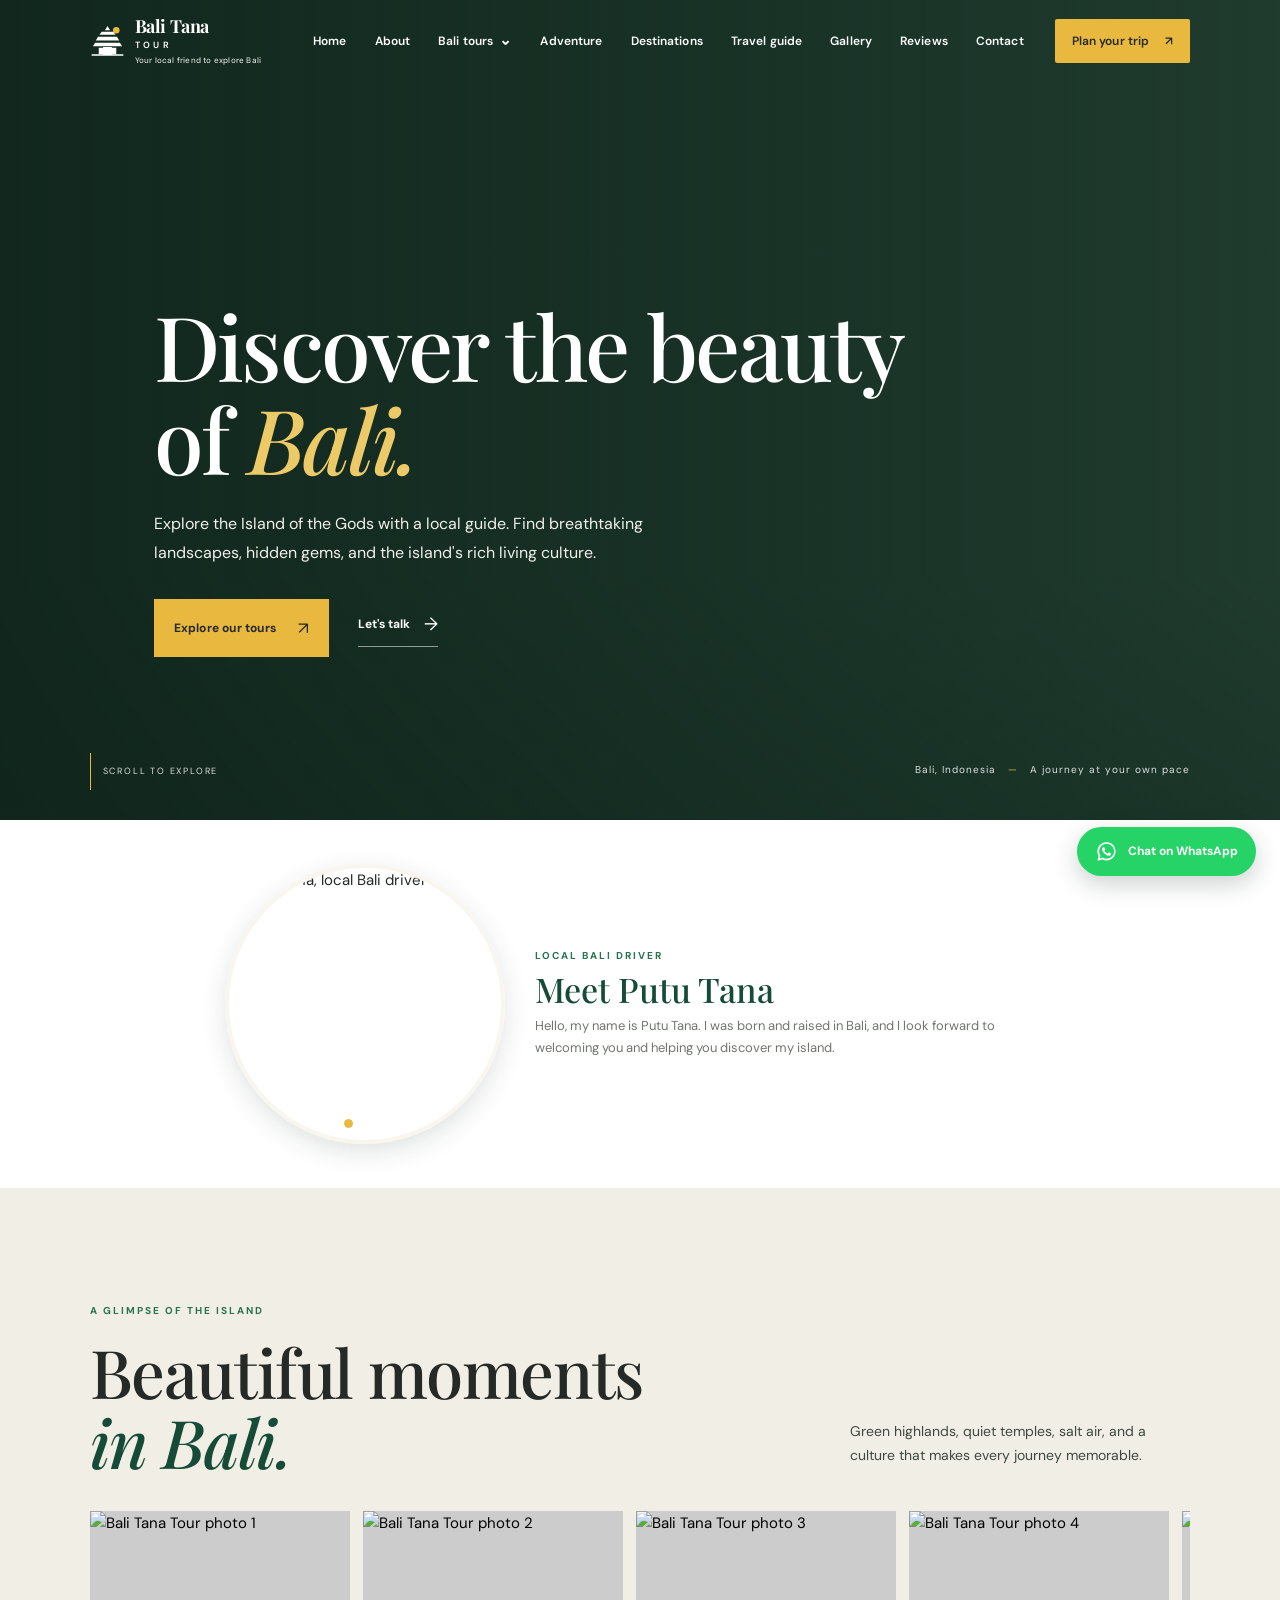
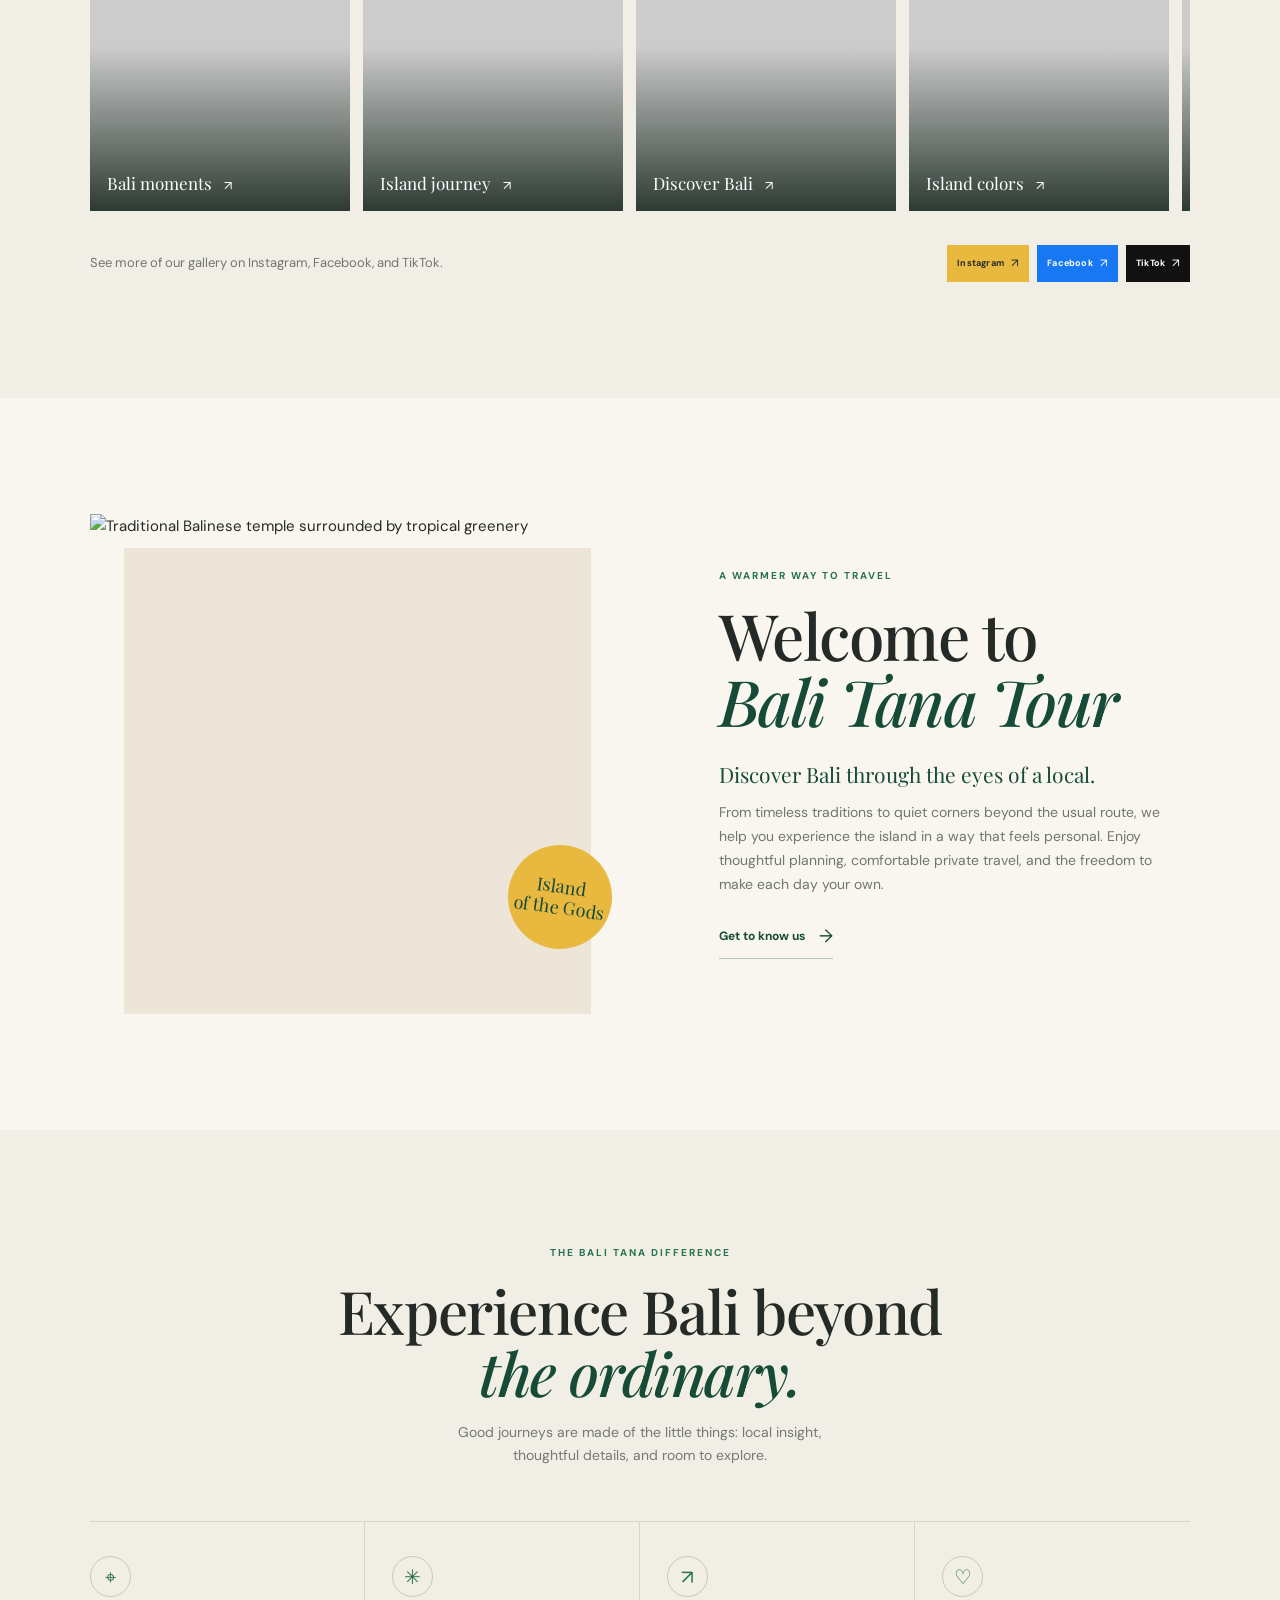
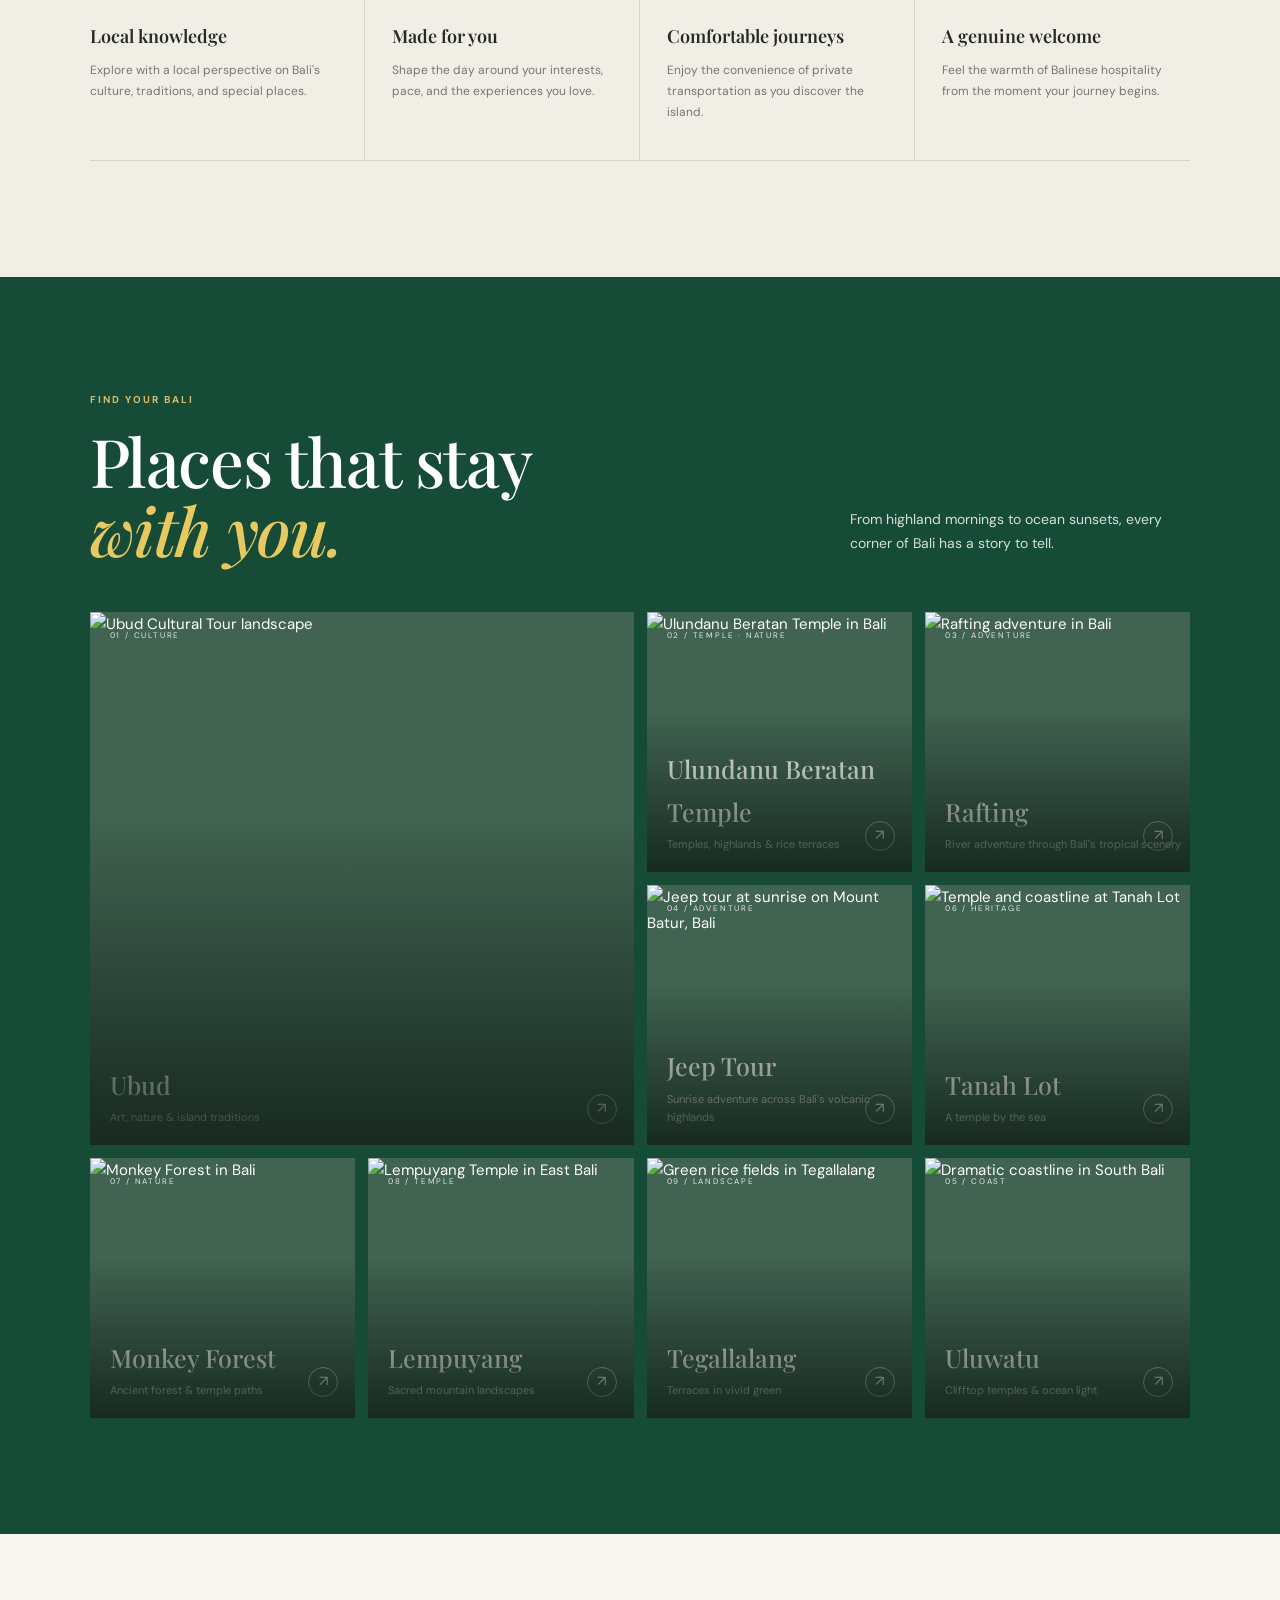
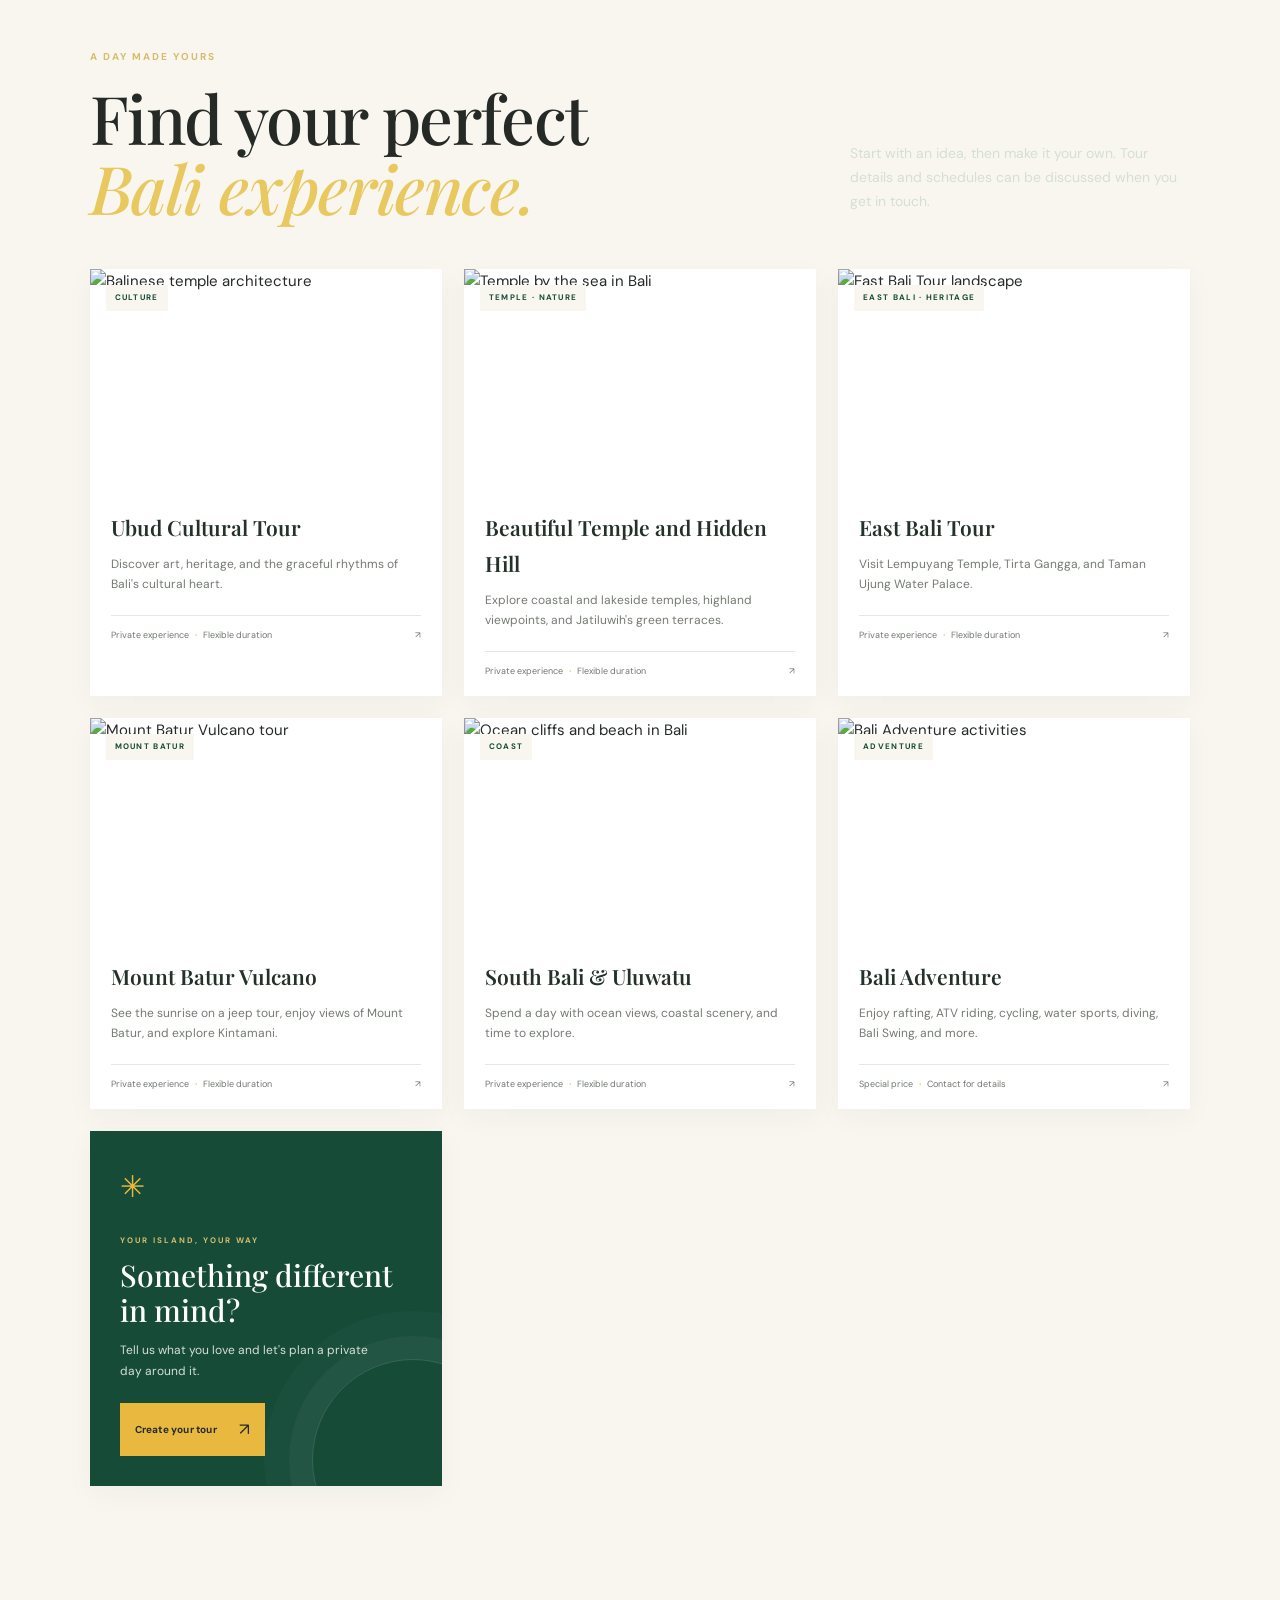
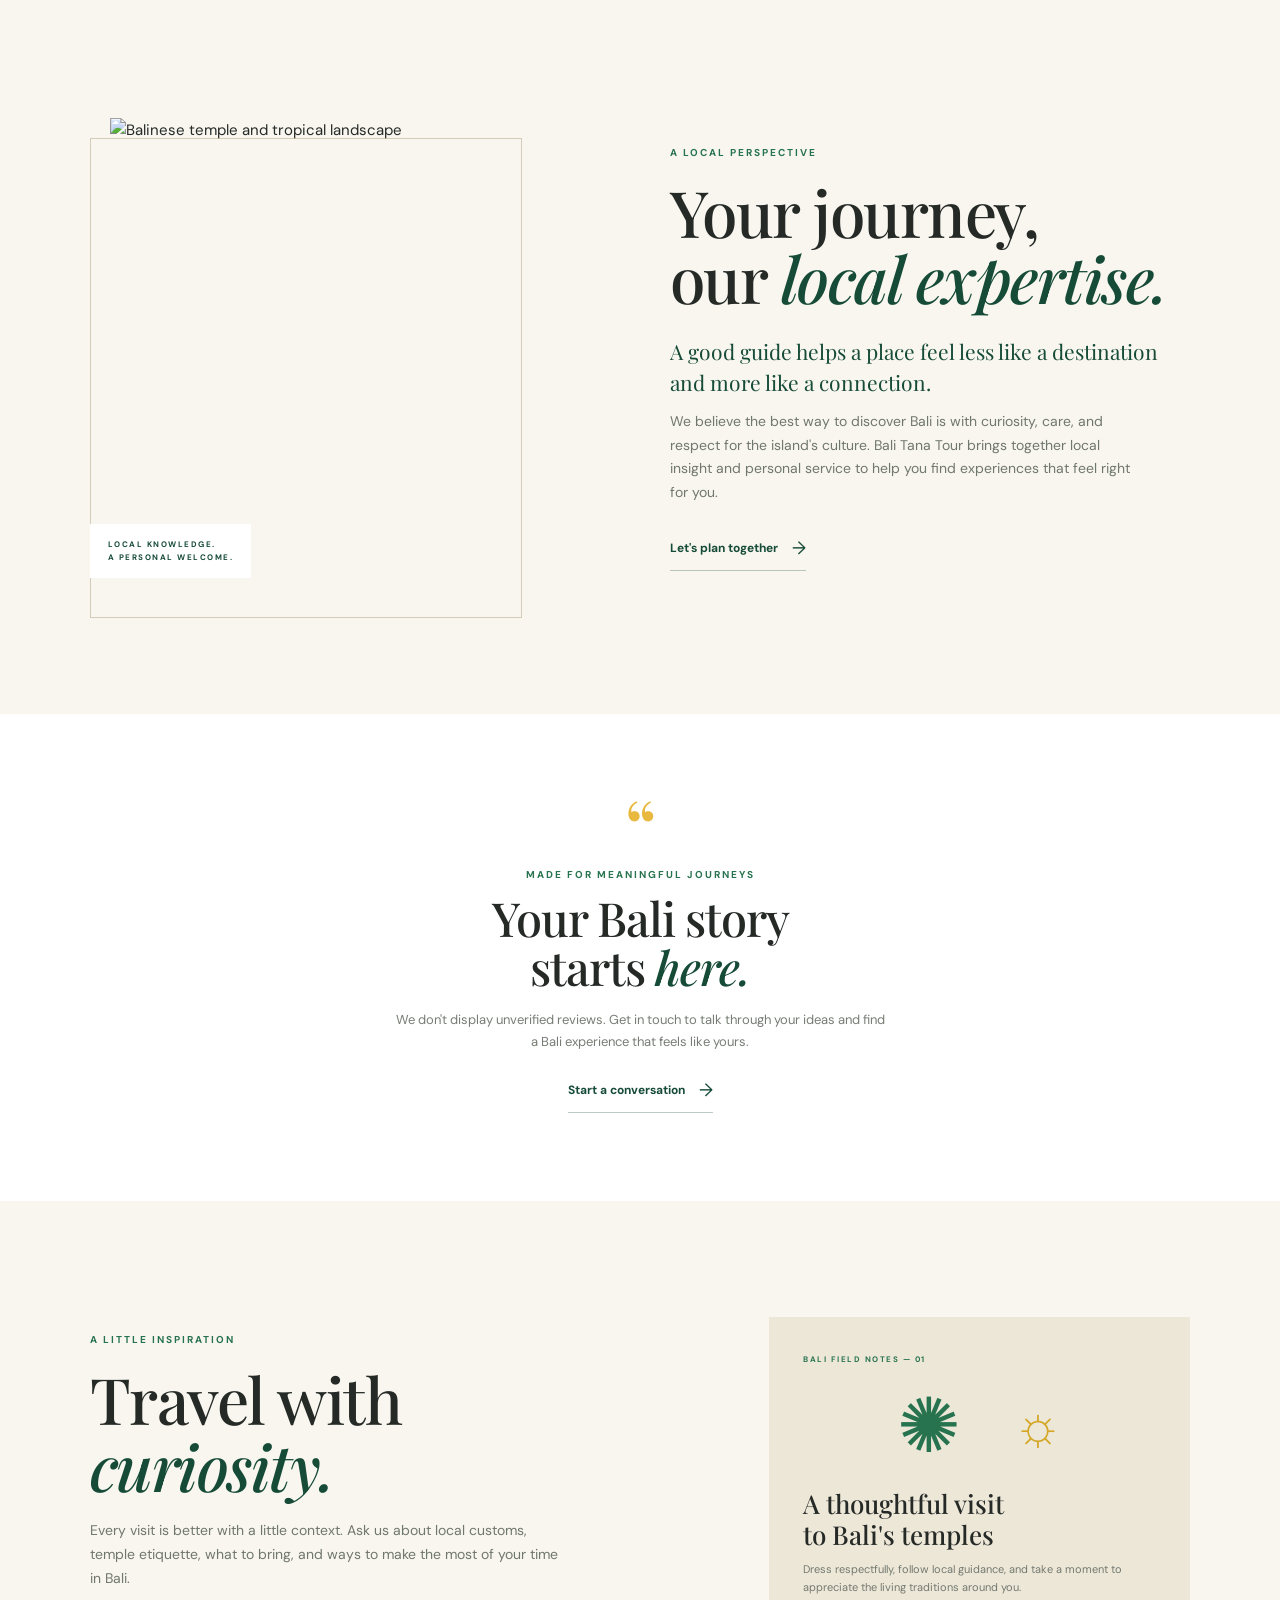
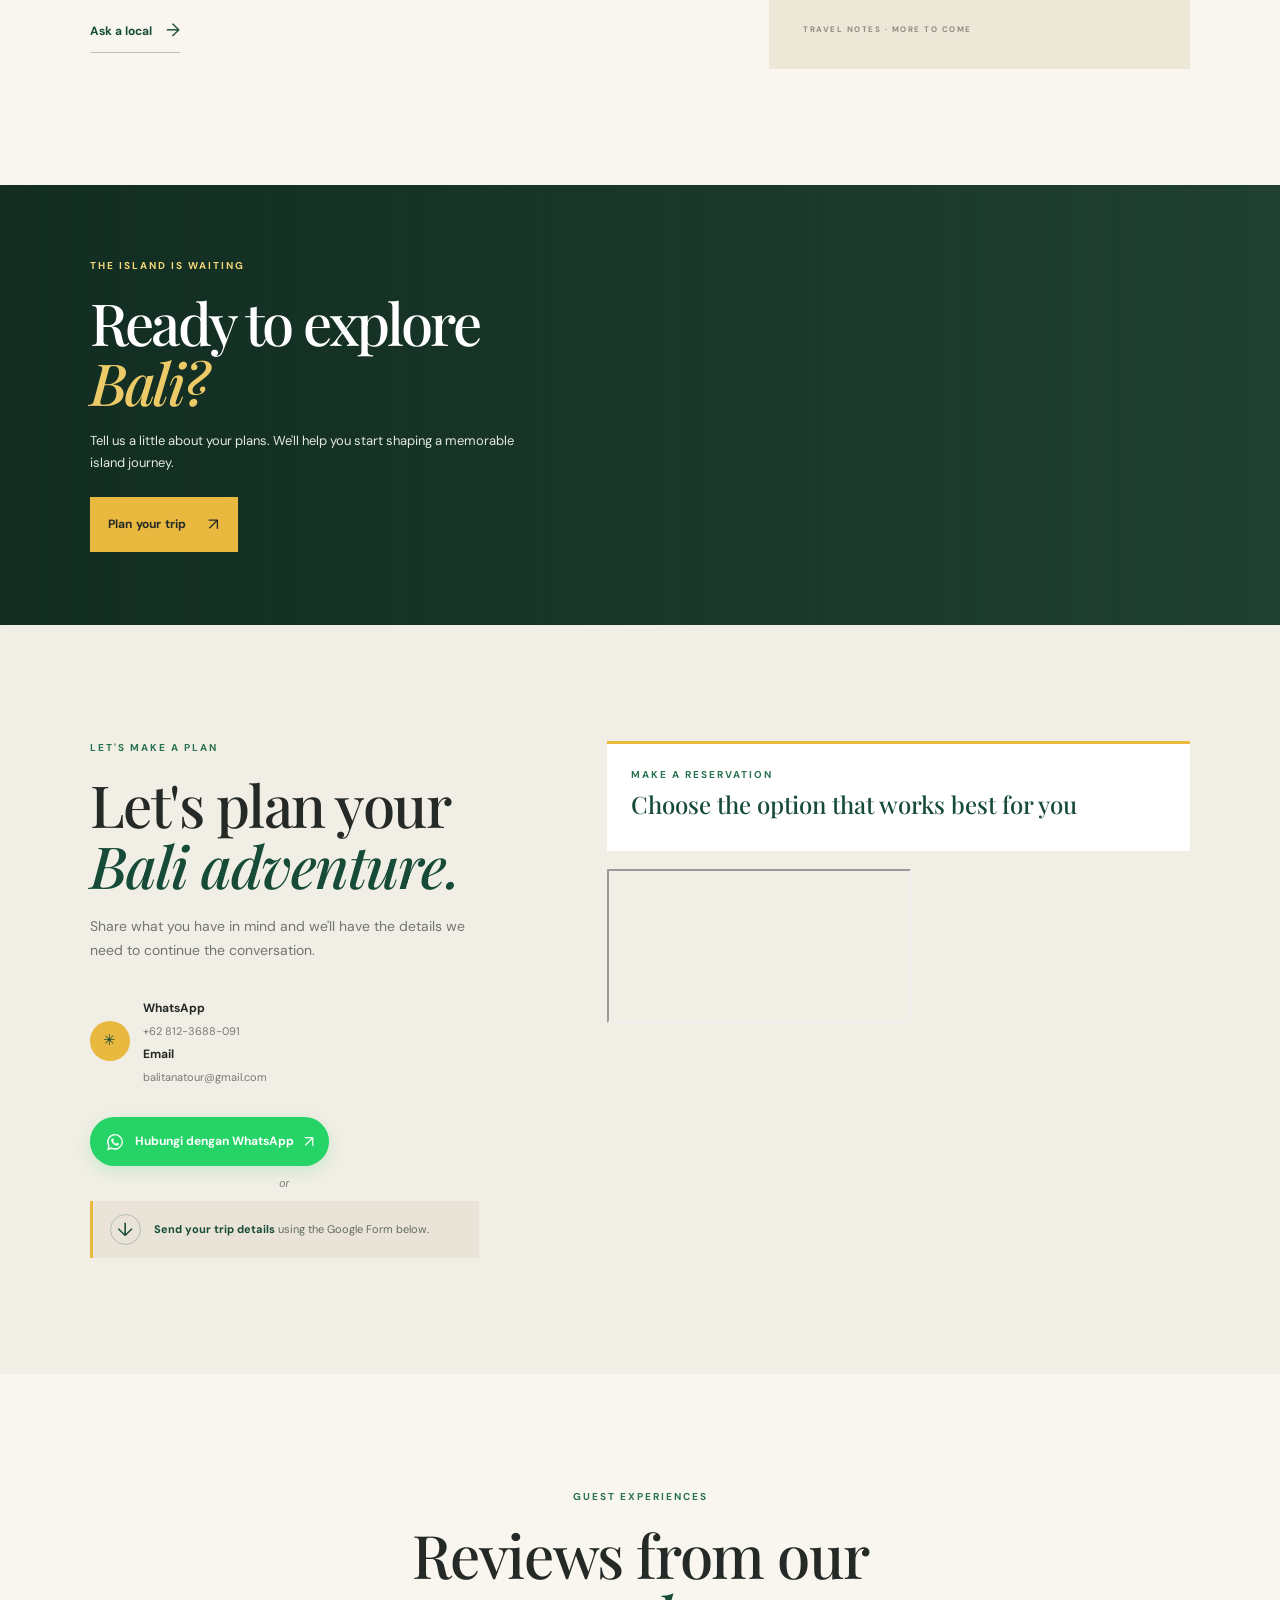
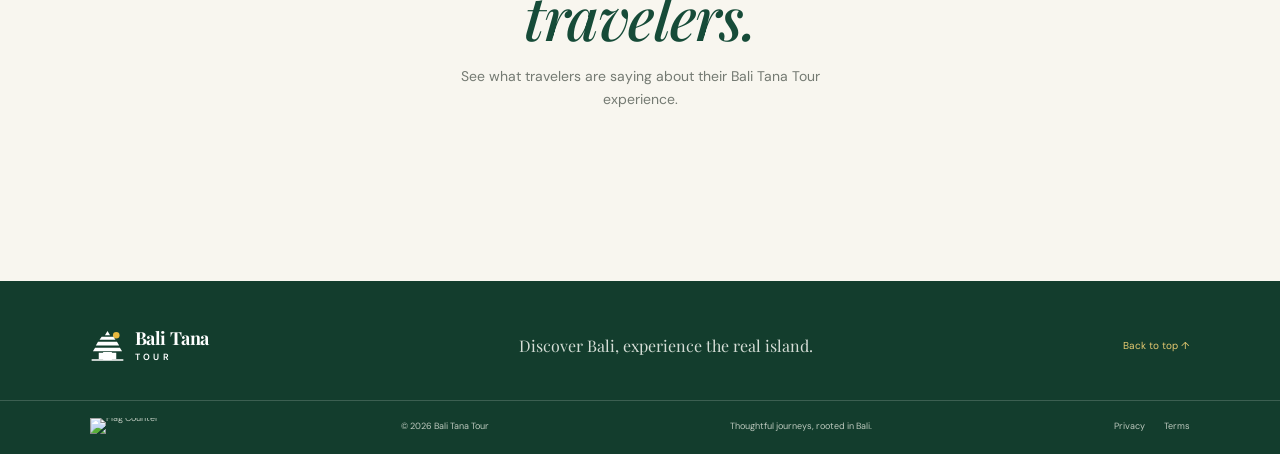
==== commit b7b40f11: "Update index.html" ====
--- a/index.html
+++ b/index.html
@@ -4,59 +4,185 @@
   <meta charset="UTF-8" />
   <meta name="viewport" content="width=device-width, initial-scale=1" />
   <meta name="theme-color" content="#164b38" />
-  <meta name="description" content="Read traveler reviews and experiences with Bali Tana Tour." />
-  <title>Reviews | Bali Tana Tour</title>
+  <meta name="description" content="Discover Bali through the eyes of a local. Explore private tours, cultural experiences, and the island's most beautiful destinations with Bali Tana Tour." />
+  <title>Bali Tana Tour | Discover Bali with a Local</title>
+  <link rel="preconnect" href="https://images.unsplash.com" />
   <link rel="preconnect" href="https://fonts.googleapis.com" />
   <link rel="preconnect" href="https://fonts.gstatic.com" crossorigin />
   <link href="https://fonts.googleapis.com/css2?family=DM+Sans:wght@400;500;600;700&family=Playfair+Display:wght@500;600;700&display=swap" rel="stylesheet" />
   <link rel="stylesheet" href="styles.css" />
 </head>
-<body class="tour-detail-page">
-  <header class="site-header scrolled detail-header">
-    <a class="brand" href="index.html#top" aria-label="Bali Tana Tour home">
-      <span class="brand-mark" aria-hidden="true"><svg viewBox="0 0 48 48"><circle cx="36" cy="10" r="4.5" fill="#e8b83f"/><path d="M24 4 20.5 10h7L24 4Zm-8 8h16l3 4H13l3-4Zm-5 7h26l3 5H8l3-5Zm-4 8h34l3 5H4l3-5Zm5 7h24v9H12z" fill="currentColor"/><path d="M19 34h10v9H19z" fill="none" stroke="currentColor" stroke-width="2"/><path d="M3 44h42" fill="none" stroke="currentColor" stroke-width="2" stroke-linecap="round"/></svg></span>
-      <span class="brand-name">Bali Tana <span>Tour</span></span>
+<body>
+  <header class="site-header" id="top">
+    <a class="brand" href="#top" aria-label="Bali Tana Tour home">
+      <span class="brand-mark" aria-hidden="true"><svg viewBox="0 0 48 48" role="img" aria-hidden="true"><circle cx="36" cy="10" r="4.5" fill="#e8b83f"/><path d="M24 4 20.5 10h7L24 4Zm-8 8h16l3 4H13l3-4Zm-5 7h26l3 5H8l3-5Zm-4 8h34l3 5H4l3-5Zm5 7h24v9H12z" fill="currentColor"/><path d="M19 34h10v9H19z" fill="none" stroke="currentColor" stroke-width="2"/><path d="M3 44h42" fill="none" stroke="currentColor" stroke-width="2" stroke-linecap="round"/></svg></span>
+      <span class="brand-name">Bali Tana <span>Tour</span><span class="brand-tagline">Your local friend to explore Bali</span></span>
     </a>
-    <button class="menu-toggle" type="button" aria-label="Open navigation" aria-expanded="false" aria-controls="main-navigation"><span></span><span></span></button>
-    <nav class="main-nav" id="main-navigation" aria-label="Main navigation">
-      <a href="index.html#top">Home</a>
-      <a href="index.html#about">About</a>
-      <div class="nav-trip-menu"><button class="nav-trip-toggle" type="button" aria-expanded="false" aria-controls="page-trip-options">Bali tours <span aria-hidden="true">⌄</span></button><div class="nav-trip-options" id="page-trip-options"><a href="ubud-cultural-tour.html">Ubud Cultural Tour</a><a href="beautiful-temple-hidden-hill.html">Beautiful Temple and Hidden Hill</a><a href="east-bali-tour.html">East Bali Tour</a><a href="mount-batur-volcano.html">Mount Batur Volcano</a><a href="south-bali-uluwatu.html">South Bali &amp; Uluwatu</a></div></div>
-      <a href="bali-adventure.html">Adventure</a><a href="index.html#destinations">Destinations</a><a href="index.html#guide">Travel guide</a><a href="index.html#gallery">Gallery</a><a href="reviews.html">Reviews</a><a href="index.html#contact">Contact</a>
-      <a class="nav-cta" href="index.html#contact">Plan your trip <span aria-hidden="true">↗</span></a>
+    <button class="menu-toggle" aria-label="Open navigation" aria-expanded="false"><span></span><span></span></button>
+    <nav class="main-nav" aria-label="Main navigation">
+      <a href="#top">Home</a><a href="#about">About</a><div class="nav-trip-menu"><button class="nav-trip-toggle" type="button" aria-expanded="false" aria-controls="home-trip-options">Bali tours <span aria-hidden="true">⌄</span></button><div class="nav-trip-options" id="home-trip-options"><a href="ubud-cultural-tour.html">Ubud Cultural Tour</a><a href="beautiful-temple-hidden-hill.html">Beautiful Temple and Hidden Hill</a><a href="east-bali-tour.html">East Bali Tour</a><a href="mount-batur-volcano.html">Mount Batur Volcano</a><a href="south-bali-uluwatu.html">South Bali &amp; Uluwatu</a></div></div><a href="bali-adventure.html">Adventure</a><a href="#destinations">Destinations</a><a href="#guide">Travel guide</a><a href="#gallery">Gallery</a><a href="reviews.html">Reviews</a><a href="#contact">Contact</a>
+      <a class="nav-cta" href="#contact">Plan your trip <span aria-hidden="true">↗</span></a>
+      <div class="menu-socials" aria-label="Social media">
+        <a class="menu-social-icon" href="https://www.instagram.com/pututana12?psln=bndvMjRodXF5cmQ2" target="_blank" rel="noopener noreferrer" aria-label="Instagram"><svg viewBox="0 0 24 24" role="img" aria-label="Instagram"><rect x="3" y="3" width="18" height="18" rx="5" fill="none" stroke="currentColor" stroke-width="2"/><circle cx="12" cy="12" r="4" fill="none" stroke="currentColor" stroke-width="2"/><circle cx="17.5" cy="6.5" r="1.2" fill="currentColor"/></svg></a>
+        <span class="menu-social-icon" aria-label="TikTok"><svg viewBox="0 0 24 24" role="img" aria-label="TikTok"><path fill="currentColor" d="M19.6 7.1a5.6 5.6 0 0 1-3.5-1.2v8.3a5.8 5.8 0 1 1-5-5.7v3a2.8 2.8 0 1 0 2 2.7V2.8h3a5.6 5.6 0 0 0 3.5 3.4v.9Z"/></svg></span>
+        <span class="menu-social-icon" aria-label="Facebook"><svg viewBox="0 0 24 24" role="img" aria-label="Facebook"><path fill="currentColor" d="M13.4 21v-8h2.7l.4-3.1h-3.1v-2c0-.9.3-1.5 1.6-1.5h1.7V3.6c-.3 0-1.3-.1-2.5-.1-2.5 0-4.2 1.5-4.2 4.3v2.1H7.2V13H10v8h3.4Z"/></svg></span>
+      </div>
     </nav>
-    <details class="trip-menu">
-      <summary class="detail-back">Choose your trip <span aria-hidden="true">⌄</span></summary>
-      <nav class="trip-menu-options" aria-label="Tour choices">
-        <a href="ubud-cultural-tour.html">Ubud Cultural Tour</a><a href="beautiful-temple-hidden-hill.html">Beautiful Temple and Hidden Hill</a><a href="east-bali-tour.html">East Bali Tour</a><a href="mount-batur-volcano.html">Mount Batur Vulcano</a><a href="south-bali-uluwatu.html">South Bali &amp; Uluwatu</a><a href="bali-adventure.html">Bali Adventure</a>
-      </nav>
-    </details>
   </header>
-  <script src="navigation.js"></script>
+ 
+  <main>
+    <section class="hero" aria-label="Discover Bali">
+      <div class="hero-image" role="img" aria-label="Sunrise over a lush Balinese landscape"></div>
+      <div class="hero-content wrap">
+        <h1>Discover the beauty<br />of <em>Bali.</em></h1>
+        <p>Explore the Island of the Gods with a local guide. Find breathtaking landscapes, hidden gems, and the island's rich living culture.</p>
+        <div class="hero-actions"><a class="button button-gold" href="#tours">Explore our tours <span>↗</span></a><a class="text-link light-link" href="#contact">Let's talk <span>→</span></a></div>
+      </div>
+      <a class="scroll-note" href="#welcome"><span></span> Scroll to explore</a>
+      <div class="hero-caption">Bali, Indonesia <span>—</span> A journey at your own pace</div>
+    </section>
 
-  <main>
-    <section class="reviews-hero" role="img" aria-label="Bali Tana Tour guest experience"></section>
-    <section class="reviews-section section-space">
+    <section class="driver-intro" aria-label="Meet your local Bali driver">
+      <div class="driver-portrait driver-slider" role="group" aria-label="Photos of Putu Tana">
+        <img class="driver-slide is-active" data-site-image-key="driver-photo-1" src="https://blogger.googleusercontent.com/img/b/R29vZ2xl/AVvXsEiFtb0AYvvngHZpq5uta-E4LDLSvbU2Fd7Lr5lOfrkJMDSK_wmNNUG2fIz3KrVLy2BSUADTUdjDtS6toPNKgGjT_8Q7g7Ogc9akmenlB-g3gfNtucS6WxtR81TXP0xolMt456fkVib1JEOi3JAzFMEKy09Yufn-mSj3m25rn9spx3wNIBzXsIzfkewrQCo/s3008/14078.jpg" alt="Putu Tana, local Bali driver" loading="lazy" aria-hidden="false">
+        <img class="driver-slide" data-site-image-key="driver-photo-2" src="https://blogger.googleusercontent.com/img/b/R29vZ2xl/AVvXsEhS1XcR7ESkzObDrkADgg4UZSfjcUK4l25rmzJgkLXMNFdtIzlQf5JKjYmqxGF3vd_PressgB_cEVBVVKwIUwe2f2wltP3BAVXD0rQFvHhkrPedkNb3aBK3mieI_0L1uh439TdxBK7uCsud7sMuZXBseJ5ZS1D_QWOVCAiXsCN-abiFjt9Wag-choYBM34/s1600/13648.jpg" alt="Putu Tana, local Bali driver" loading="lazy" aria-hidden="true">
+        <img class="driver-slide" data-site-image-key="driver-photo-3" src="https://blogger.googleusercontent.com/img/b/R29vZ2xl/AVvXsEjjQXpRnQTR7qGfqhVe_3QPecGe0ij81Sfsd04JBMZX8V701_-KfY35ZFGjDhzvXg2mnTXTp4VGdNgOZxqRNPjh_bU0q0i6kRHv0LSWlSL67_fZ9Dx6U-zUZDYql8dlKUjKRE2v3mJsnedBs7-CSvKZFlCPK8Gai_f3Fzes5a2DrVChdM3xBigXfru3DBk/s1671/13995.png" alt="Putu Tana, local Bali driver" loading="lazy" aria-hidden="true">
+        <div class="driver-slider-dots" aria-label="Choose a photo">
+          <button class="is-active" type="button" aria-label="Show photo 1" aria-pressed="true"></button>
+          <button type="button" aria-label="Show photo 2" aria-pressed="false"></button>
+          <button type="button" aria-label="Show photo 3" aria-pressed="false"></button>
+        </div>
+      </div>
+      <div class="driver-intro-copy"><span class="eyebrow">Local Bali Driver</span><h2>Meet Putu Tana</h2><p>Hello, my name is Putu Tana. I was born and raised in Bali, and I look forward to welcoming you and helping you discover my island.</p></div>
+    </section>
+
+    <section class="welcome section-space" id="welcome">
+      <div class="wrap welcome-grid">
+        <div class="welcome-art"><img src="https://images.unsplash.com/photo-1537996194471-e657df975ab4?auto=format&fit=crop&w=1000&q=85" alt="Traditional Balinese temple surrounded by tropical greenery" loading="lazy"><span class="image-stamp">Island<br />of the Gods</span></div>
+        <div class="welcome-copy"><span class="eyebrow">A warmer way to travel</span><h2>Welcome to<br /><em>Bali Tana Tour</em></h2><p class="lead">Discover Bali through the eyes of a local.</p><p>From timeless traditions to quiet corners beyond the usual route, we help you experience the island in a way that feels personal. Enjoy thoughtful planning, comfortable private travel, and the freedom to make each day your own.</p><a class="text-link" href="#about">Get to know us <span>→</span></a></div>
+      </div>
+    </section>
+
+    <section class="why section-space">
+      <div class="wrap"><div class="section-heading centered"><span class="eyebrow">The Bali Tana difference</span><h2>Experience Bali beyond<br /><em>the ordinary.</em></h2><p>Good journeys are made of the little things: local insight, thoughtful details, and room to explore.</p></div>
+        <div class="feature-grid">
+          <article class="feature"><span class="feature-icon">⌖</span><h3>Local knowledge</h3><p>Explore with a local perspective on Bali's culture, traditions, and special places.</p></article>
+          <article class="feature"><span class="feature-icon">✳</span><h3>Made for you</h3><p>Shape the day around your interests, pace, and the experiences you love.</p></article>
+          <article class="feature"><span class="feature-icon">↗</span><h3>Comfortable journeys</h3><p>Enjoy the convenience of private transportation as you discover the island.</p></article>
+          <article class="feature"><span class="feature-icon">♡</span><h3>A genuine welcome</h3><p>Feel the warmth of Balinese hospitality from the moment your journey begins.</p></article>
+        </div>
+      </div>
+    </section>
+
+    <section class="destinations section-space" id="destinations">
+      <div class="wrap"><div class="section-heading heading-row"><div><span class="eyebrow">Find your Bali</span><h2>Places that stay<br /><em>with you.</em></h2></div><p>From highland mornings to ocean sunsets, every corner of Bali has a story to tell.</p></div>
+        <div class="destination-grid">
+          <a class="destination-card destination-large" href="#ubud-cultural-tour" aria-label="View Ubud Cultural Tour"><img src="https://blogger.googleusercontent.com/img/b/R29vZ2xl/AVvXsEjbiUkYugns68FSY4gE_6SIPHIz1HBPO0tyr-YJaQQ80d082GSACk5zM28mzwzO4pAH9jsVrnW98PQibfHmvYIOtaygyRFPZcd0MXmGkHPwsZoOo-3Okdk4WVLmBDu6IZZ7imi586JrPrKabxFQnKJTBjX03gZ1I4IjX7FPtNPIUtHqVHAqi8cH6yMw864/s1536/13958.png" alt="Ubud Cultural Tour landscape" loading="lazy"><span class="destination-number">01 / CULTURE</span><div class="destination-info"><h3>Ubud</h3><p>Art, nature & island traditions</p></div><span class="card-arrow">↗</span></a>
+          <a class="destination-card" href="#beautiful-temple-tour" aria-label="View Beautiful Temple and Hidden Hill tour"><img src="https://blogger.googleusercontent.com/img/b/R29vZ2xl/AVvXsEj0LLrVW_QI5xJK3WAB0Gc51kCeKP24rvycJ4VgHSrYYwD4E5RWAS53ebFbJznJrzDPVzYwT5hoCdXmSelJVKPY9I0jrV_uoa7FbY0qY0EHj5sM9ZG8723TWPeqUDVB6xAAV04HwahGFVp_HdWryX4gr6HauyvkwIvLN-7GpEU5Cx0hQSxw3yt-AIqJCSw/s678/13922.jpg" alt="Ulundanu Beratan Temple in Bali" loading="lazy"><span class="destination-number">02 / TEMPLE · NATURE</span><div class="destination-info"><h3>Ulundanu Beratan Temple</h3><p>Temples, highlands &amp; rice terraces</p></div><span class="card-arrow">↗</span></a>
+          <a class="destination-card" href="#bali-adventure" aria-label="View Bali Adventure rafting"><img src="https://encrypted-tbn0.gstatic.com/images?q=tbn:ANd9GcS60HqrhD6PQL-XPgjpX-AXevVrtcr9odsu9tdz_hDq1PrYRlsazKe-WyZD&s=10" alt="Rafting adventure in Bali" loading="lazy"><span class="destination-number">03 / ADVENTURE</span><div class="destination-info"><h3>Rafting</h3><p>River adventure through Bali's tropical scenery</p></div><span class="card-arrow">↗</span></a>
+          <a class="destination-card" href="#mount-batur-volcano" aria-label="See the Mount Batur Vulcano tour"><img src="https://www.balisunrisetrekkingandtour.com/wp-content/uploads/2022/09/Wisata-Jeep-4WD-Sunrise-Gunung-Batur-Bali-6e1deec5-db8c-49f5-8284-74869dcd5d24.jpg" alt="Jeep tour at sunrise on Mount Batur, Bali" loading="lazy"><span class="destination-number">04 / ADVENTURE</span><div class="destination-info"><h3>Jeep Tour</h3><p>Sunrise adventure across Bali's volcanic highlands</p></div><span class="card-arrow">↗</span></a>
+          <a class="destination-card" href="#beautiful-temple-tour"><img src="https://images.unsplash.com/photo-1518548419970-58e3b4079ab2?auto=format&fit=crop&w=850&q=85" alt="Temple and coastline at Tanah Lot" loading="lazy"><span class="destination-number">06 / HERITAGE</span><div class="destination-info"><h3>Tanah Lot</h3><p>A temple by the sea</p></div><span class="card-arrow">↗</span></a>
+          <a class="destination-card" href="#ubud-cultural-tour" aria-label="View Ubud Cultural Tour"><img src="https://blogger.googleusercontent.com/img/b/R29vZ2xl/AVvXsEiiam9q_K5SaCgWqvRC8NjWYu7E6qbupv_9tkZp2ViGxjxoazI4OKjQRb4ufbf6aBsZva73KzBYnIJBwjpUVHRvBd1FNBCXgHUJnNaqSjUXi5gnnDWjYj9OX9s2Qa3lOEcoTGq6bfZHr184Js0fXAWjA8gVbulKrBmZHK2TQRZmHAd44Q3ibjQ5sXXr6uc/s678/13761.jpg" alt="Monkey Forest in Bali" loading="lazy"><span class="destination-number">07 / NATURE</span><div class="destination-info"><h3>Monkey Forest</h3><p>Ancient forest & temple paths</p></div><span class="card-arrow">↗</span></a>
+          <a class="destination-card" href="#east-bali-tour" aria-label="View East Bali Tour"><img src="https://finnsholidays.com/wp-content/uploads/2026/06/Lempuyang-Temple-1.webp" alt="Lempuyang Temple in East Bali" loading="lazy"><span class="destination-number">08 / TEMPLE</span><div class="destination-info"><h3>Lempuyang</h3><p>Sacred mountain landscapes</p></div><span class="card-arrow">↗</span></a>
+          <a class="destination-card" href="#ubud-cultural-tour"><img src="https://blogger.googleusercontent.com/img/b/R29vZ2xl/AVvXsEjE_kfoHUA03ICAK1NQ-a5T8ADXt8SoSnzPrYUZ9jqtBpg7uU2H7Mz8JSR3hbR9EWoS5J03jsHFH8c3OSdVy-O_KS-TRee2Cfco2nixU3FA-Ve8v1cxVjMzCu3OPG7jUnyDyawouLavPWSP0_piWQj3dsRjRE5-WF85CcS6QSxwPYhdEVLPFmhkMTzy6mU/s2560/13762.jpg" alt="Green rice fields in Tegallalang" loading="lazy"><span class="destination-number">09 / LANDSCAPE</span><div class="destination-info"><h3>Tegallalang</h3><p>Terraces in vivid green</p></div><span class="card-arrow">↗</span></a>
+          <a class="destination-card" href="#south-bali-uluwatu-tour"><img src="https://media.tacdn.com/media/attractions-splice-spp-674x446/r/34/90/2f/9f/caption.jpg" alt="Dramatic coastline in South Bali" loading="lazy"><span class="destination-number">05 / COAST</span><div class="destination-info"><h3>Uluwatu</h3><p>Clifftop temples & ocean light</p></div><span class="card-arrow">↗</span></a>
+        </div>
+      </div>
+    </section>
+
+    <section class="tours section-space" id="tours">
+      <div class="wrap"><div class="section-heading heading-row"><div><span class="eyebrow">A day made yours</span><h2>Find your perfect<br /><em>Bali experience.</em></h2></div><p>Start with an idea, then make it your own. Tour details and schedules can be discussed when you get in touch.</p></div>
+        <div class="tour-grid">
+          <a class="tour-card" id="ubud-cultural-tour" href="ubud-cultural-tour.html" aria-label="View Ubud Cultural Tour details"><div class="tour-image"><img src="https://blogger.googleusercontent.com/img/b/R29vZ2xl/AVvXsEjlagyslr7D3I_vDY_6lus2ngh0Xm5YkC29MFL9LAZACs1WotFq8qeyB7ll28dy7AjzFtUP1jmP4f_agcD4Wu4GNCUExEn8zZHTxJNGydgAzNf9RSoPJeC8tjcWPxxfFAM-sN9kHoc9z9YbNMaM0o8XrF1-29EPzjfyo1jWqi9NWPusbu1EFFkIVlMp7l4/s1600/13765.png" alt="Balinese temple architecture" loading="lazy"><span class="tour-tag">CULTURE</span></div><div class="tour-body"><h3>Ubud Cultural Tour</h3><p>Discover art, heritage, and the graceful rhythms of Bali's cultural heart.</p><div class="tour-foot"><span>Private experience <b>·</b> Flexible duration</span><span aria-hidden="true">↗</span></div></div></a>
+          <a class="tour-card" id="beautiful-temple-tour" href="beautiful-temple-hidden-hill.html" aria-label="View Beautiful Temple and Hidden Hill tour details"><div class="tour-image"><img src="https://blogger.googleusercontent.com/img/b/R29vZ2xl/AVvXsEguD5Ja5A2AFqgzJHJRMz4B2D9wq3ywf-HD7GZp1ull19Ke7p2pdZ2_VIH3W7Y0LhHnUtojONkCOY-2ttAGlsflDXXRkG_JUm2B1R7pOzCqj4AlWWfxW0vu2lrjmOaVTG9Zab3w-caejc2Z-Zot7zpdio4wpKescjqw9n-2IruMkK0kznEP7wY9GUoAkK0/w400-h225/13925.png" alt="Temple by the sea in Bali" loading="lazy"><span class="tour-tag">TEMPLE · NATURE</span></div><div class="tour-body"><h3>Beautiful Temple and Hidden Hill</h3><p>Explore coastal and lakeside temples, highland viewpoints, and Jatiluwih's green terraces.</p><div class="tour-foot"><span>Private experience <b>·</b> Flexible duration</span><span aria-hidden="true">↗</span></div></div></a>
+          <a class="tour-card" id="east-bali-tour" href="east-bali-tour.html" aria-label="View East Bali Tour details"><div class="tour-image"><img src="https://blogger.googleusercontent.com/img/b/R29vZ2xl/AVvXsEhQddH1qlgALd_bYjyVqhhF1WAzP7GA48L04_sXnuuZtTWOkPBbwyyoDOr97nw97Yg22OEOhBqy-GmRxAojb4si6G8VqkKfMW73opUkEXfyn8lJBONHdKaOWpOsnuj9DuSlaKLdU1t_ZD8wzZknz18SekMeRtnz_im8Xeer1ITF_1MpvcnpKd-NVyAKHLk/s1671/13932.png" alt="East Bali Tour landscape" loading="lazy"><span class="tour-tag">EAST BALI · HERITAGE</span></div><div class="tour-body"><h3>East Bali Tour</h3><p>Visit Lempuyang Temple, Tirta Gangga, and Taman Ujung Water Palace.</p><div class="tour-foot"><span>Private experience <b>·</b> Flexible duration</span><span aria-hidden="true">↗</span></div></div></a>
+          <a class="tour-card" id="mount-batur-volcano" href="mount-batur-volcano.html" aria-label="View Mount Batur Vulcano tour details"><div class="tour-image"><img src="https://blogger.googleusercontent.com/img/b/R29vZ2xl/AVvXsEj_OZfrPpnuB4XeMJ25WYzVn8qo6cKBom_uzM2NO0Jd_iUbml_61rHHFx8BNjts3yvFxYkmzmpz3XiyvbT-aRz2AFVmUPkghYuaIbGQpF4Hw6Fn6OP_chYvSygUkNykfmqk-YjQIFdQFJ23b9eKNr19CdFLEab8z1FYEhl-G7m3a9e5rWULHgDNRItmoKg/s1536/13974.png" alt="Mount Batur Vulcano tour" loading="lazy"><span class="tour-tag">MOUNT BATUR</span></div><div class="tour-body"><h3>Mount Batur Vulcano</h3><p>See the sunrise on a jeep tour, enjoy views of Mount Batur, and explore Kintamani.</p><div class="tour-foot"><span>Private experience <b>·</b> Flexible duration</span><span aria-hidden="true">↗</span></div></div></a>
+          <a class="tour-card" id="south-bali-uluwatu-tour" href="south-bali-uluwatu.html" aria-label="View South Bali and Uluwatu tour details"><div class="tour-image"><img src="https://blogger.googleusercontent.com/img/b/R29vZ2xl/AVvXsEjhuvc1Qx_fMpjQzvbnEniEqeafNrjQFc4fAGrwDndGzImqq_3nlbA9ZgDcHRpcGYjvB2T5pUstvtmk5wxemgPSIyoiUP2GHVqqWSRoWcliUEyJZOplAT9m_Ma0qsc_pPK07ZGHYJLAHvEs3kJhi8LvdFdvOQoceD052SYClryWBdD1rHEOXDULyo6AGeU/s1671/14275.png" alt="Ocean cliffs and beach in Bali" loading="lazy"><span class="tour-tag">COAST</span></div><div class="tour-body"><h3>South Bali & Uluwatu</h3><p>Spend a day with ocean views, coastal scenery, and time to explore.</p><div class="tour-foot"><span>Private experience <b>·</b> Flexible duration</span><span aria-hidden="true">↗</span></div></div></a>
+          <a class="tour-card" id="bali-adventure" href="bali-adventure.html" aria-label="View Bali Adventure activities"><div class="tour-image"><img src="https://blogger.googleusercontent.com/img/b/R29vZ2xl/AVvXsEj-KF5AxFPS84drtgiyj0rN5BF3VWQR3D-EA8kGGsmbploL_En5g8Xn7en-Pf0KkjDsLTqGOyl9JVB3a8dPchlNGgn24FhgGfyCqKH4FZPS-rMoDljUBPN4-8V4mw89GQK9Ei-Z0PdozGVbCJYn3tQvQ_mMuasvuLOxaC5S0VrjB7KQ3okWvLGTtprPhCE/w1684-h1069-p-k-no-nu/14936.png" alt="Bali Adventure activities" loading="lazy"><span class="tour-tag">ADVENTURE</span></div><div class="tour-body"><h3>Bali Adventure</h3><p>Enjoy rafting, ATV riding, cycling, water sports, diving, Bali Swing, and more.</p><div class="tour-foot"><span>Special price <b>·</b> Contact for details</span><span aria-hidden="true">↗</span></div></div></a>
+          <article class="tour-card custom-card"><span class="custom-icon">✳</span><span class="eyebrow light-eyebrow">Your island, your way</span><h3>Something different<br />in mind?</h3><p>Tell us what you love and let's plan a private day around it.</p><a class="button button-gold" href="#contact">Create your tour <span>↗</span></a></article>
+        </div>
+      </div>
+    </section>
+
+    <section class="about section-space" id="about">
+      <div class="wrap about-grid"><div class="about-photo"><img src="https://images.unsplash.com/photo-1537996194471-e657df975ab4?auto=format&fit=crop&w=900&q=85" alt="Balinese temple and tropical landscape" loading="lazy"><span class="photo-note">LOCAL KNOWLEDGE.<br />A PERSONAL WELCOME.</span></div><div class="about-copy"><span class="eyebrow">A local perspective</span><h2>Your journey,<br />our <em>local expertise.</em></h2><p class="lead">A good guide helps a place feel less like a destination and more like a connection.</p><p>We believe the best way to discover Bali is with curiosity, care, and respect for the island's culture. Bali Tana Tour brings together local insight and personal service to help you find experiences that feel right for you.</p><a class="text-link" href="#contact">Let's plan together <span>→</span></a></div></div>
+    </section>
+
+    <section class="gallery section-space" id="gallery">
+      <div class="wrap"><div class="section-heading heading-row"><div><span class="eyebrow">A glimpse of the island</span><h2>Beautiful moments<br /><em>in Bali.</em></h2></div><p>Green highlands, quiet temples, salt air, and a culture that makes every journey memorable.</p></div><div class="gallery-grid">
+        <button class="gallery-item gallery-tall" data-full="https://blogger.googleusercontent.com/img/b/R29vZ2xl/AVvXsEgbFWyAiKKjSNdyBe5epp7-uP7PWBKIj1rVf05GvD4Thi0wWsk17s8931R-hPOXoxRAsRnUl-Do7-45KxoITcg-8-6lI9jYje31g7dD4OMqQXqS1W-1EtkEwoh4gSKJcWkPwllLxMLIW3IzKOlT9baW3K0VM-pdk5kD_gAodFL2oBy1fHvgoUWP2mhVFhU/s1280/14478.jpg" aria-label="View Bali photo 1"><img src="https://blogger.googleusercontent.com/img/b/R29vZ2xl/AVvXsEgbFWyAiKKjSNdyBe5epp7-uP7PWBKIj1rVf05GvD4Thi0wWsk17s8931R-hPOXoxRAsRnUl-Do7-45KxoITcg-8-6lI9jYje31g7dD4OMqQXqS1W-1EtkEwoh4gSKJcWkPwllLxMLIW3IzKOlT9baW3K0VM-pdk5kD_gAodFL2oBy1fHvgoUWP2mhVFhU/s1280/14478.jpg" alt="Bali Tana Tour photo 1" loading="lazy"><span>Bali moments <i>↗</i></span></button>
+        <button class="gallery-item" data-full="https://blogger.googleusercontent.com/img/b/R29vZ2xl/AVvXsEhwzVk9hHbYllqrgGC0EK6FLqyyaOW9pVPxCjP6L1eci1Tec_QRJPhgtkOR1SGBc6Wrp3l6GJ9r-u9EjZchrJd9_O6YD4C8QtrH0PrIZRiXtuEAp4QxW6Dat4xw0CpbbaGAQdmmZZskoeNXZG2VdSc-2e5wptsKAF-9uZSkn3w3cfwQHz1BGwSkm4k9KY4/s1600/14561.jpg" aria-label="View Bali photo 2"><img src="https://blogger.googleusercontent.com/img/b/R29vZ2xl/AVvXsEhwzVk9hHbYllqrgGC0EK6FLqyyaOW9pVPxCjP6L1eci1Tec_QRJPhgtkOR1SGBc6Wrp3l6GJ9r-u9EjZchrJd9_O6YD4C8QtrH0PrIZRiXtuEAp4QxW6Dat4xw0CpbbaGAQdmmZZskoeNXZG2VdSc-2e5wptsKAF-9uZSkn3w3cfwQHz1BGwSkm4k9KY4/s1600/14561.jpg" alt="Bali Tana Tour photo 2" loading="lazy"><span>Island journey <i>↗</i></span></button>
+        <button class="gallery-item gallery-wide" data-full="https://blogger.googleusercontent.com/img/b/R29vZ2xl/AVvXsEg4YotoDtYR60gtjz99ujhzbr1wRKYoivhXfyHznSEgiM6_oHbBLJMUbKs4vK16YHKi4sE606Iub0cugOHYaLPCWHVdV-6arEyuL7mxXosEqvuQm-DCgguLFQRWigcXdnd_ijMDTfTmEI9H5_xVzwDyd_NaOLPj6lXgWeFJotvCvjN2R2IekBdus_ZCQO8/s1280/14370.jpg" aria-label="View Bali photo 3"><img src="https://blogger.googleusercontent.com/img/b/R29vZ2xl/AVvXsEg4YotoDtYR60gtjz99ujhzbr1wRKYoivhXfyHznSEgiM6_oHbBLJMUbKs4vK16YHKi4sE606Iub0cugOHYaLPCWHVdV-6arEyuL7mxXosEqvuQm-DCgguLFQRWigcXdnd_ijMDTfTmEI9H5_xVzwDyd_NaOLPj6lXgWeFJotvCvjN2R2IekBdus_ZCQO8/s1280/14370.jpg" alt="Bali Tana Tour photo 3" loading="lazy"><span>Discover Bali <i>↗</i></span></button>
+        <button class="gallery-item" data-full="https://blogger.googleusercontent.com/img/b/R29vZ2xl/[base64]/s1280/14497.jpg" aria-label="View Bali photo 4"><img src="https://blogger.googleusercontent.com/img/b/R29vZ2xl/[base64]/s1280/14497.jpg" alt="Bali Tana Tour photo 4" loading="lazy"><span>Island colors <i>↗</i></span></button>
+        <button class="gallery-item" data-full="https://blogger.googleusercontent.com/img/b/R29vZ2xl/AVvXsEhOQDsiXoffru7Z83VKIClzmmGhZv35d7bYLzPamwy-KF78EKKkGuWRiFeR4yCg5MZVYZxnNFEBmOdGoWRSh9rCSeHa5olebhCVEobyFpcw8igPyGHfFICjwhXspLam7SGXQGm3pyS3Xo3bPWIduTBNKa4fgF7Cr0wok4B2MFrrqaK-JlrT09m-sCUI2_k/s1280/14449.jpg" aria-label="View Bali photo 5"><img src="https://blogger.googleusercontent.com/img/b/R29vZ2xl/AVvXsEhOQDsiXoffru7Z83VKIClzmmGhZv35d7bYLzPamwy-KF78EKKkGuWRiFeR4yCg5MZVYZxnNFEBmOdGoWRSh9rCSeHa5olebhCVEobyFpcw8igPyGHfFICjwhXspLam7SGXQGm3pyS3Xo3bPWIduTBNKa4fgF7Cr0wok4B2MFrrqaK-JlrT09m-sCUI2_k/s1280/14449.jpg" alt="Bali Tana Tour photo 5" loading="lazy"><span>Moments in Bali <i>↗</i></span></button>
+        <button class="gallery-item" data-full="https://blogger.googleusercontent.com/img/b/R29vZ2xl/AVvXsEhLExZ-7Tus58e60zc8X2U1BkAcun22fcIKLZyxbkH6lEj0KJQ-rmZVNqBX-BlKbyUVkYj8f-GWaW6u69ggZc8JUe63bdN4pFzWDR6tz42FERRMr0PB63HSAg8KHJg-XK7lx8r9I7TbXClRBMCBsx6oVMm5T5D2I9gQXh-uNzXMj0RvU01LevBCFP7u2sw/s1280/14455.jpg" aria-label="View Bali photo 6"><img src="https://blogger.googleusercontent.com/img/b/R29vZ2xl/AVvXsEhLExZ-7Tus58e60zc8X2U1BkAcun22fcIKLZyxbkH6lEj0KJQ-rmZVNqBX-BlKbyUVkYj8f-GWaW6u69ggZc8JUe63bdN4pFzWDR6tz42FERRMr0PB63HSAg8KHJg-XK7lx8r9I7TbXClRBMCBsx6oVMm5T5D2I9gQXh-uNzXMj0RvU01LevBCFP7u2sw/s1280/14455.jpg" alt="Bali Tana Tour photo 6" loading="lazy"><span>Island scenes <i>↗</i></span></button>
+        <button class="gallery-item" data-full="https://blogger.googleusercontent.com/img/b/R29vZ2xl/AVvXsEg2ukBTH8Cz8v5j5fMYUG37QDY-vqmW-sGpOgeM4E0CH4Na2wolVy-vU4SrlQzd_9VdtNOsx-Ig0ZIf_f3_029VcA95C7aNBMax_yn7fkw4Hi1_Hfy2rnitZyaNaxqXcRadTTUAleSsTWscikeHMG28NZHlvnE7f-6tVretF6gXth8l4gl2XvE2zrg_ZlM/s1280/14398.jpg" aria-label="View Bali photo 7"><img src="https://blogger.googleusercontent.com/img/b/R29vZ2xl/AVvXsEg2ukBTH8Cz8v5j5fMYUG37QDY-vqmW-sGpOgeM4E0CH4Na2wolVy-vU4SrlQzd_9VdtNOsx-Ig0ZIf_f3_029VcA95C7aNBMax_yn7fkw4Hi1_Hfy2rnitZyaNaxqXcRadTTUAleSsTWscikeHMG28NZHlvnE7f-6tVretF6gXth8l4gl2XvE2zrg_ZlM/s1280/14398.jpg" alt="Bali Tana Tour photo 7" loading="lazy"><span>Explore the island <i>↗</i></span></button>
+        <button class="gallery-item" data-full="https://blogger.googleusercontent.com/img/b/R29vZ2xl/AVvXsEiSMd4NHjCvcKoUI_M_-OA76mvdXVdBETCwvz3_0DZnRHyQELHpCoqmfskHgfHJlIV2OhNwUplpH-9KH8ul8YmjKyzUmcm1kIUlqG0C0ZWFAlRc-5Lld_tjx3OP-AIYK6doCLyOjmTuipg2gA1EnSQLk8WhMZqOhNfKI_GUmaj0XjVdmzsrV6dTanP80SI/s1280/14362.jpg" aria-label="View Bali photo 8"><img src="https://blogger.googleusercontent.com/img/b/R29vZ2xl/AVvXsEiSMd4NHjCvcKoUI_M_-OA76mvdXVdBETCwvz3_0DZnRHyQELHpCoqmfskHgfHJlIV2OhNwUplpH-9KH8ul8YmjKyzUmcm1kIUlqG0C0ZWFAlRc-5Lld_tjx3OP-AIYK6doCLyOjmTuipg2gA1EnSQLk8WhMZqOhNfKI_GUmaj0XjVdmzsrV6dTanP80SI/s1280/14362.jpg" alt="Bali Tana Tour photo 8" loading="lazy"><span>Bali landscapes <i>↗</i></span></button>
+        <button class="gallery-item" data-full="https://blogger.googleusercontent.com/img/b/R29vZ2xl/AVvXsEg4tQj4jdnMZg2jkBhOoK5uRPMqaodfRziUMnQdlLcx-J3zFh-q3dUYUMQbde3bb34kVYa-SV5XMPG5QYAVObHp-Nsq2Cs2JLK0VdP8wtq1iIvE3gVmI4T_BM6U2DREpMsO7jI289yfoDDH_LJgG-__kEQi8QRzRovgrTmVB0VbpLVTbSmfjq6efEYefxM/s1600/14634.jpg" aria-label="View Bali photo 9"><img src="https://blogger.googleusercontent.com/img/b/R29vZ2xl/AVvXsEg4tQj4jdnMZg2jkBhOoK5uRPMqaodfRziUMnQdlLcx-J3zFh-q3dUYUMQbde3bb34kVYa-SV5XMPG5QYAVObHp-Nsq2Cs2JLK0VdP8wtq1iIvE3gVmI4T_BM6U2DREpMsO7jI289yfoDDH_LJgG-__kEQi8QRzRovgrTmVB0VbpLVTbSmfjq6efEYefxM/s1600/14634.jpg" alt="Bali Tana Tour photo 9" loading="lazy"><span>Local memories <i>↗</i></span></button>
+        <button class="gallery-item" data-full="https://blogger.googleusercontent.com/img/b/R29vZ2xl/AVvXsEiFtb0AYvvngHZpq5uta-E4LDLSvbU2Fd7Lr5lOfrkJMDSK_wmNNUG2fIz3KrVLy2BSUADTUdjDtS6toPNKgGjT_8Q7g7Ogc9akmenlB-g3gfNtucS6WxtR81TXP0xolMt456fkVib1JEOi3JAzFMEKy09Yufn-mSj3m25rn9spx3wNIBzXsIzfkewrQCo/s3008/14078.jpg" aria-label="View Bali photo 10"><img src="https://blogger.googleusercontent.com/img/b/R29vZ2xl/AVvXsEiFtb0AYvvngHZpq5uta-E4LDLSvbU2Fd7Lr5lOfrkJMDSK_wmNNUG2fIz3KrVLy2BSUADTUdjDtS6toPNKgGjT_8Q7g7Ogc9akmenlB-g3gfNtucS6WxtR81TXP0xolMt456fkVib1JEOi3JAzFMEKy09Yufn-mSj3m25rn9spx3wNIBzXsIzfkewrQCo/s3008/14078.jpg" alt="Bali Tana Tour photo 10" loading="lazy"><span>A Bali welcome <i>↗</i></span></button>
+      </div>
+        <div class="gallery-more">
+          <p>See more of our gallery on Instagram, Facebook, and TikTok.</p>
+          <div class="gallery-social-links">
+            <a class="button button-gold" href="https://www.instagram.com/pututana12?psln=bndvMjRodXF5cmQ2" target="_blank" rel="noopener noreferrer">Instagram <span aria-hidden="true">↗</span></a>
+            <a class="button button-facebook" href="https://www.facebook.com/share/19QEVDoifH/?mibextid=wwXIfr" target="_blank" rel="noopener noreferrer" aria-label="Visit Bali Tana Tour on Facebook">Facebook <span aria-hidden="true">↗</span></a>
+            <a class="button button-tiktok" href="https://www.tiktok.com/@12pututana" target="_blank" rel="noopener noreferrer" aria-label="Visit Bali Tana Tour on TikTok">TikTok <span aria-hidden="true">↗</span></a>
+          </div>
+        </div>
+      </div>
+    </section>
+
+    <section class="testimonial section-space"><div class="wrap testimonial-inner"><span class="quote-mark">“</span><span class="eyebrow">Made for meaningful journeys</span><h2>Your Bali story<br />starts <em>here.</em></h2><p>We don't display unverified reviews. Get in touch to talk through your ideas and find a Bali experience that feels like yours.</p><a class="text-link" href="#contact">Start a conversation <span>→</span></a></div></section>
+
+    <section class="guide section-space" id="guide"><div class="wrap guide-grid"><div><span class="eyebrow">A little inspiration</span><h2>Travel with<br /><em>curiosity.</em></h2><p>Every visit is better with a little context. Ask us about local customs, temple etiquette, what to bring, and ways to make the most of your time in Bali.</p><a class="text-link" href="#contact">Ask a local <span>→</span></a></div><div class="guide-card"><span class="guide-index">BALI FIELD NOTES — 01</span><div class="guide-illustration" aria-hidden="true"><span>✺</span><span>☼</span></div><h3>A thoughtful visit<br />to Bali's temples</h3><p>Dress respectfully, follow local guidance, and take a moment to appreciate the living traditions around you.</p><span class="guide-coming">TRAVEL NOTES · MORE TO COME</span></div></div></section>
+
+    <section class="cta-banner"><div class="cta-image"></div><div class="cta-content wrap"><span class="eyebrow light-eyebrow">The island is waiting</span><h2>Ready to explore<br /><em>Bali?</em></h2><p>Tell us a little about your plans. We'll help you start shaping a memorable island journey.</p><a class="button button-gold" href="#contact">Plan your trip <span>↗</span></a></div></section>
+
+    <section class="contact section-space" id="contact"><div class="wrap contact-grid"><div class="contact-copy"><span class="eyebrow">Let's make a plan</span><h2>Let's plan your<br /><em>Bali adventure.</em></h2><p>Share what you have in mind and we'll have the details we need to continue the conversation.</p><div class="contact-aside"><span class="contact-aside-icon">✳</span><div><b>WhatsApp</b><p><a href="https://wa.me/628123688091" target="_blank" rel="noopener noreferrer">+62 812-3688-091</a></p><b>Email</b><p><a href="mailto:balitanatour@gmail.com">balitanatour@gmail.com</a></p></div></div>        <div class="contact-guidance">
+          <a class="whatsapp-guidance" href="https://wa.me/628123688091?text=Hello%20Bali%20Tana%20Tour%2C%20I%20would%20like%20to%20ask%20about%20booking%20a%20tour%20in%20Bali." target="_blank" rel="noopener noreferrer">
+            <svg viewBox="0 0 32 32" aria-hidden="true"><path d="M16 3a12.7 12.7 0 0 0-10.9 19.2L3.5 29l7-1.8A12.7 12.7 0 1 0 16 3Zm0 23.1c-1.8 0-3.5-.5-5-1.4l-.4-.2-4.1 1.1 1.1-4-.3-.4A10.4 10.4 0 1 1 16 26.1Zm5.7-7.8c-.3-.2-1.8-.9-2.1-1-.3-.1-.5-.2-.7.2s-.8 1-.9 1.2-.3.2-.6.1a8.5 8.5 0 0 1-2.5-1.5 9.3 9.3 0 0 1-1.7-2.1c-.2-.3 0-.5.1-.6l.5-.6c.2-.2.2-.3.3-.5s0-.4 0-.5-.7-1.7-1-2.3c-.2-.6-.5-.5-.7-.5h-.6c-.2 0-.5.1-.8.4s-1.1 1.1-1.1 2.6 1.1 3 1.2 3.2c.2.2 2.2 3.4 5.3 4.7.7.3 1.2.5 1.6.6.7.2 1.3.2 1.8.1.6-.1 1.8-.7 2.1-1.4.3-.7.3-1.3.2-1.4-.1-.2-.3-.3-.6-.4Z"/></svg>
+            <span>Hubungi dengan WhatsApp</span><span aria-hidden="true">↗</span>
+          </a>
+          <p class="contact-or">or</p>
+          <div class="form-direction" aria-label="The Google Form below can be used to send your reservation details">
+            <span class="form-direction-arrow" aria-hidden="true">↓</span>
+            <p><strong>Send your trip details</strong> using the Google Form below.</p>
+          </div>
+        </div>
+      </div>
+      <div class="reservation-column">
+        <div class="reservation-options">
+          <span class="eyebrow">Make a reservation</span>
+          <h3>Choose the option that works best for you</h3>
+
+        </div>
+        <div class="google-form-wrap" id="google-reservation-form">
+          <iframe class="google-form-embed" src="https://docs.google.com/forms/d/e/1FAIpQLSdjHH8GC0tmoPpwJl3hLN9zsQliSlSHuCT8N9MMs6xG6iqXmQ/viewform?embedded=true" title="Bali Tana Tour reservation form" loading="lazy">Loading…</iframe>
+        </div>
+      </div></div></section>
+
+    <section class="reviews-section section-space" id="reviews">
       <div class="wrap">
         <div class="section-heading centered">
           <span class="eyebrow">Guest experiences</span>
-          <h1>Reviews from our<br /><em>travelers.</em></h1>
+          <h2>Reviews from our<br /><em>travelers.</em></h2>
           <p>See what travelers are saying about their Bali Tana Tour experience.</p>
         </div>
         <div id="JFWebsiteWidget-01a1d7cb6ea070008e215f6afadc748d1b05"></div>
         <script src="https://www.jotform.com/website-widgets/embed/01a1d7cb6ea070008e215f6afadc748d1b05" defer></script>
       </div>
     </section>
-    <section class="review-cta-section" aria-label="Leave a review">
-      <div class="wrap"><a class="button button-green" href="https://share.google/bDPR9AcK6GRUzrXem" target="_blank" rel="noopener noreferrer">Click here to leave us a review <span aria-hidden="true">↗</span></a></div>
-    </section>
   </main>
 
-  <footer class="site-footer detail-footer"><div class="wrap footer-bottom"><a href="https://info.flagcounter.com/gjDF"><img src="https://s05.flagcounter.com/count2/gjDF/bg_FFFFFF/txt_000000/border_CCCCCC/columns_2/maxflags_10/viewers_0/labels_0/pageviews_0/flags_0/percent_0/" alt="Flag Counter" border="0"></a><a href="index.html#top">© Bali Tana Tour</a><a href="index.html#contact">Plan your trip ↑</a></div></footer>
+  <footer class="site-footer"><div class="wrap footer-top"><a class="brand footer-brand" href="#top"><span class="brand-mark" aria-hidden="true"><svg viewBox="0 0 48 48" role="img" aria-hidden="true"><circle cx="36" cy="10" r="4.5" fill="#e8b83f"/><path d="M24 4 20.5 10h7L24 4Zm-8 8h16l3 4H13l3-4Zm-5 7h26l3 5H8l3-5Zm-4 8h34l3 5H4l3-5Zm5 7h24v9H12z" fill="currentColor"/><path d="M19 34h10v9H19z" fill="none" stroke="currentColor" stroke-width="2"/><path d="M3 44h42" fill="none" stroke="currentColor" stroke-width="2" stroke-linecap="round"/></svg></span><span class="brand-name">Bali Tana <span>Tour</span></span></a><p>Discover Bali, experience the real island.</p><a href="#top" class="back-top">Back to top ↑</a></div><div class="wrap footer-bottom"><a href="https://info.flagcounter.com/gjDF"><img src="https://s05.flagcounter.com/count2/gjDF/bg_FFFFFF/txt_000000/border_CCCCCC/columns_2/maxflags_10/viewers_0/labels_0/pageviews_0/flags_0/percent_0/" alt="Flag Counter" border="0"></a><span>© <span id="year"></span> Bali Tana Tour</span><span>Thoughtful journeys, rooted in Bali.</span><div><a href="#contact">Privacy</a><a href="#contact">Terms</a></div></div></footer>
 
   <a class="whatsapp-float" href="https://wa.me/628123688091?text=Hello%20Bali%20Tana%20Tour%2C%20I%20would%20like%20to%20ask%20about%20your%20private%20tours%20in%20Bali." target="_blank" rel="noopener noreferrer" aria-label="Contact Bali Tana Tour on WhatsApp">
     <svg viewBox="0 0 32 32" aria-hidden="true"><path d="M16 3a12.7 12.7 0 0 0-10.9 19.2L3.5 29l7-1.8A12.7 12.7 0 1 0 16 3Zm0 23.1c-1.8 0-3.5-.5-5-1.4l-.4-.2-4.1 1.1 1.1-4-.3-.4A10.4 10.4 0 1 1 16 26.1Zm5.7-7.8c-.3-.2-1.8-.9-2.1-1-.3-.1-.5-.2-.7.2s-.8 1-.9 1.2-.3.2-.6.1a8.5 8.5 0 0 1-2.5-1.5 9.3 9.3 0 0 1-1.7-2.1c-.2-.3 0-.5.1-.6l.5-.6c.2-.2.2-.3.3-.5s0-.4 0-.5-.7-1.7-1-2.3c-.2-.6-.5-.5-.7-.5h-.6c-.2 0-.5.1-.8.4s-1.1 1.1-1.1 2.6 1.1 3 1.2 3.2c.2.2 2.2 3.4 5.3 4.7.7.3 1.2.5 1.6.6.7.2 1.3.2 1.8.1.6-.1 1.8-.7 2.1-1.4.3-.7.3-1.3.2-1.4-.1-.2-.3-.3-.6-.4Z"/></svg>
     <span>Chat on WhatsApp</span>
   </a>
+  <dialog class="lightbox" id="lightbox"><button class="lightbox-close" aria-label="Close image">×</button><img src="" alt="Expanded Bali gallery photograph"></dialog>
+  <script src="https://cdn.jsdelivr.net/npm/@supabase/supabase-js@2"></script>
+  <script src="supabase-config.js"></script>
+  <script src="script.js"></script>
 </body>
 </html>
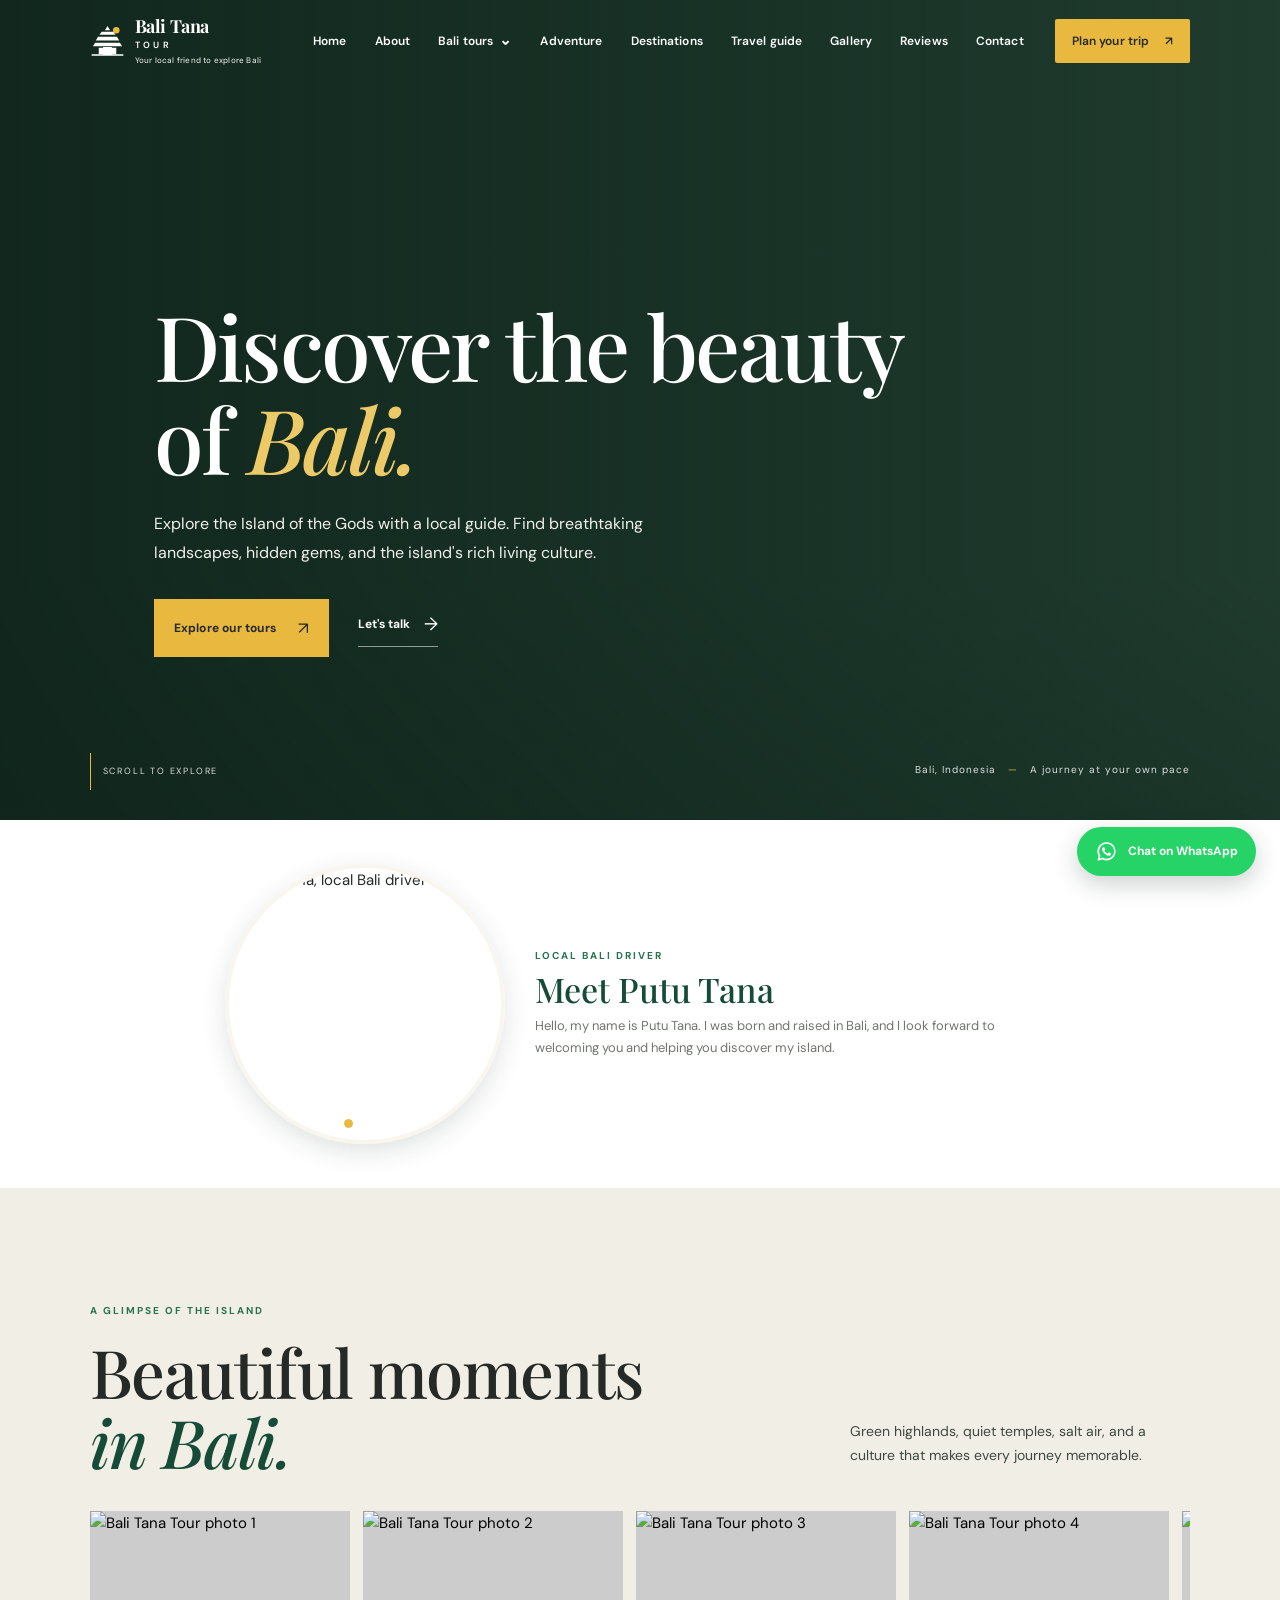
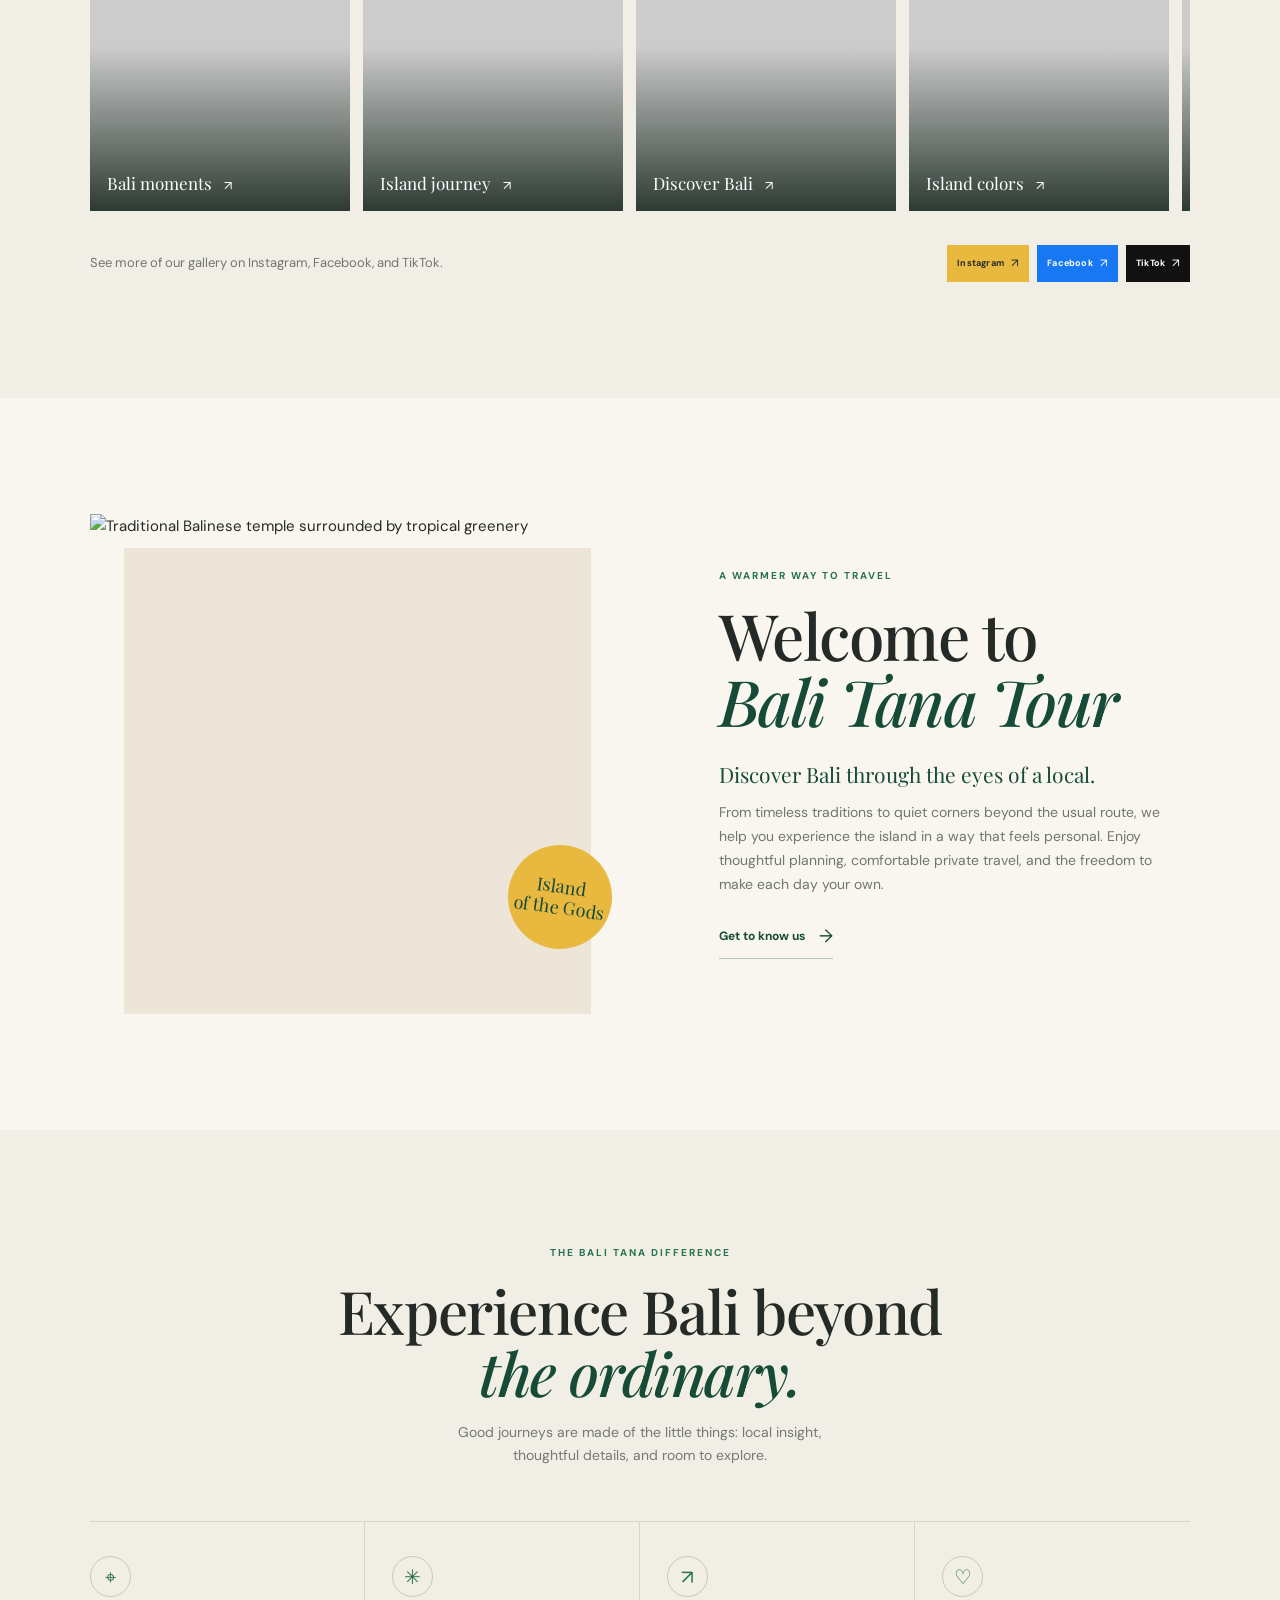
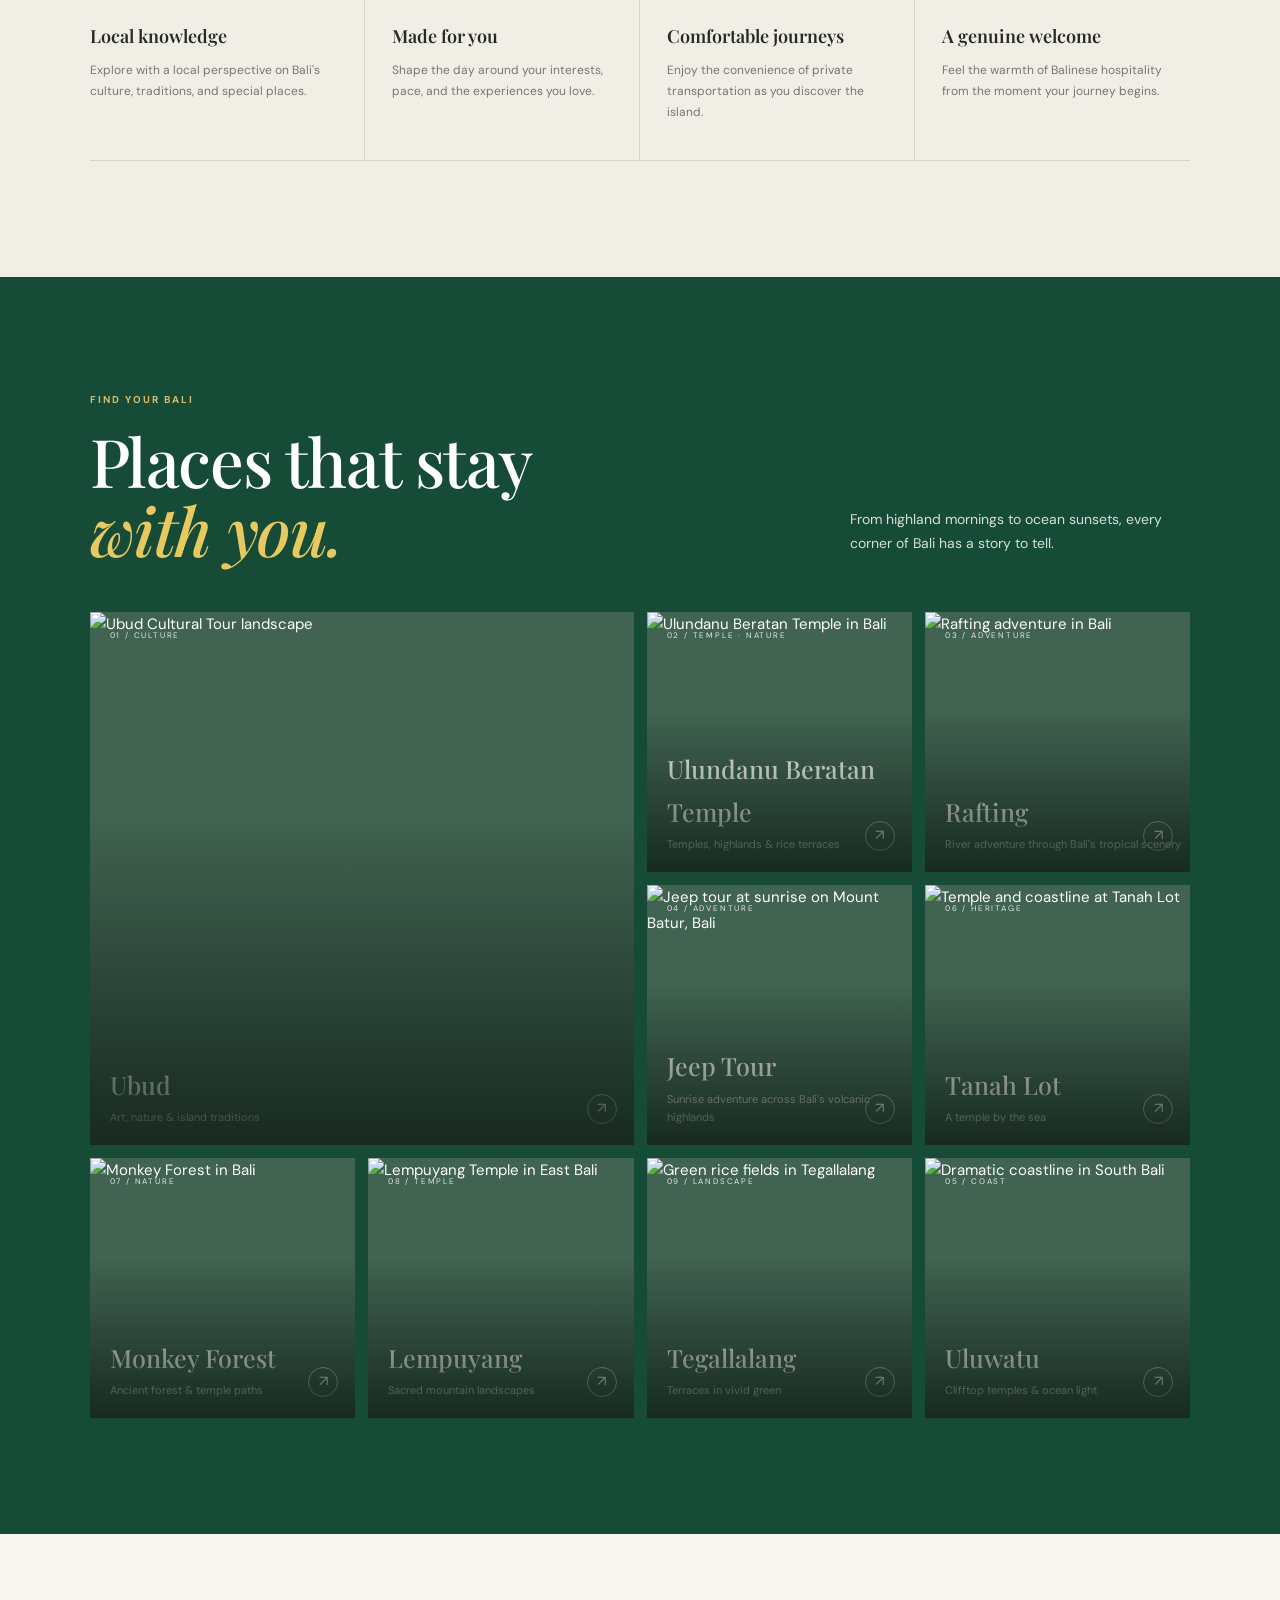
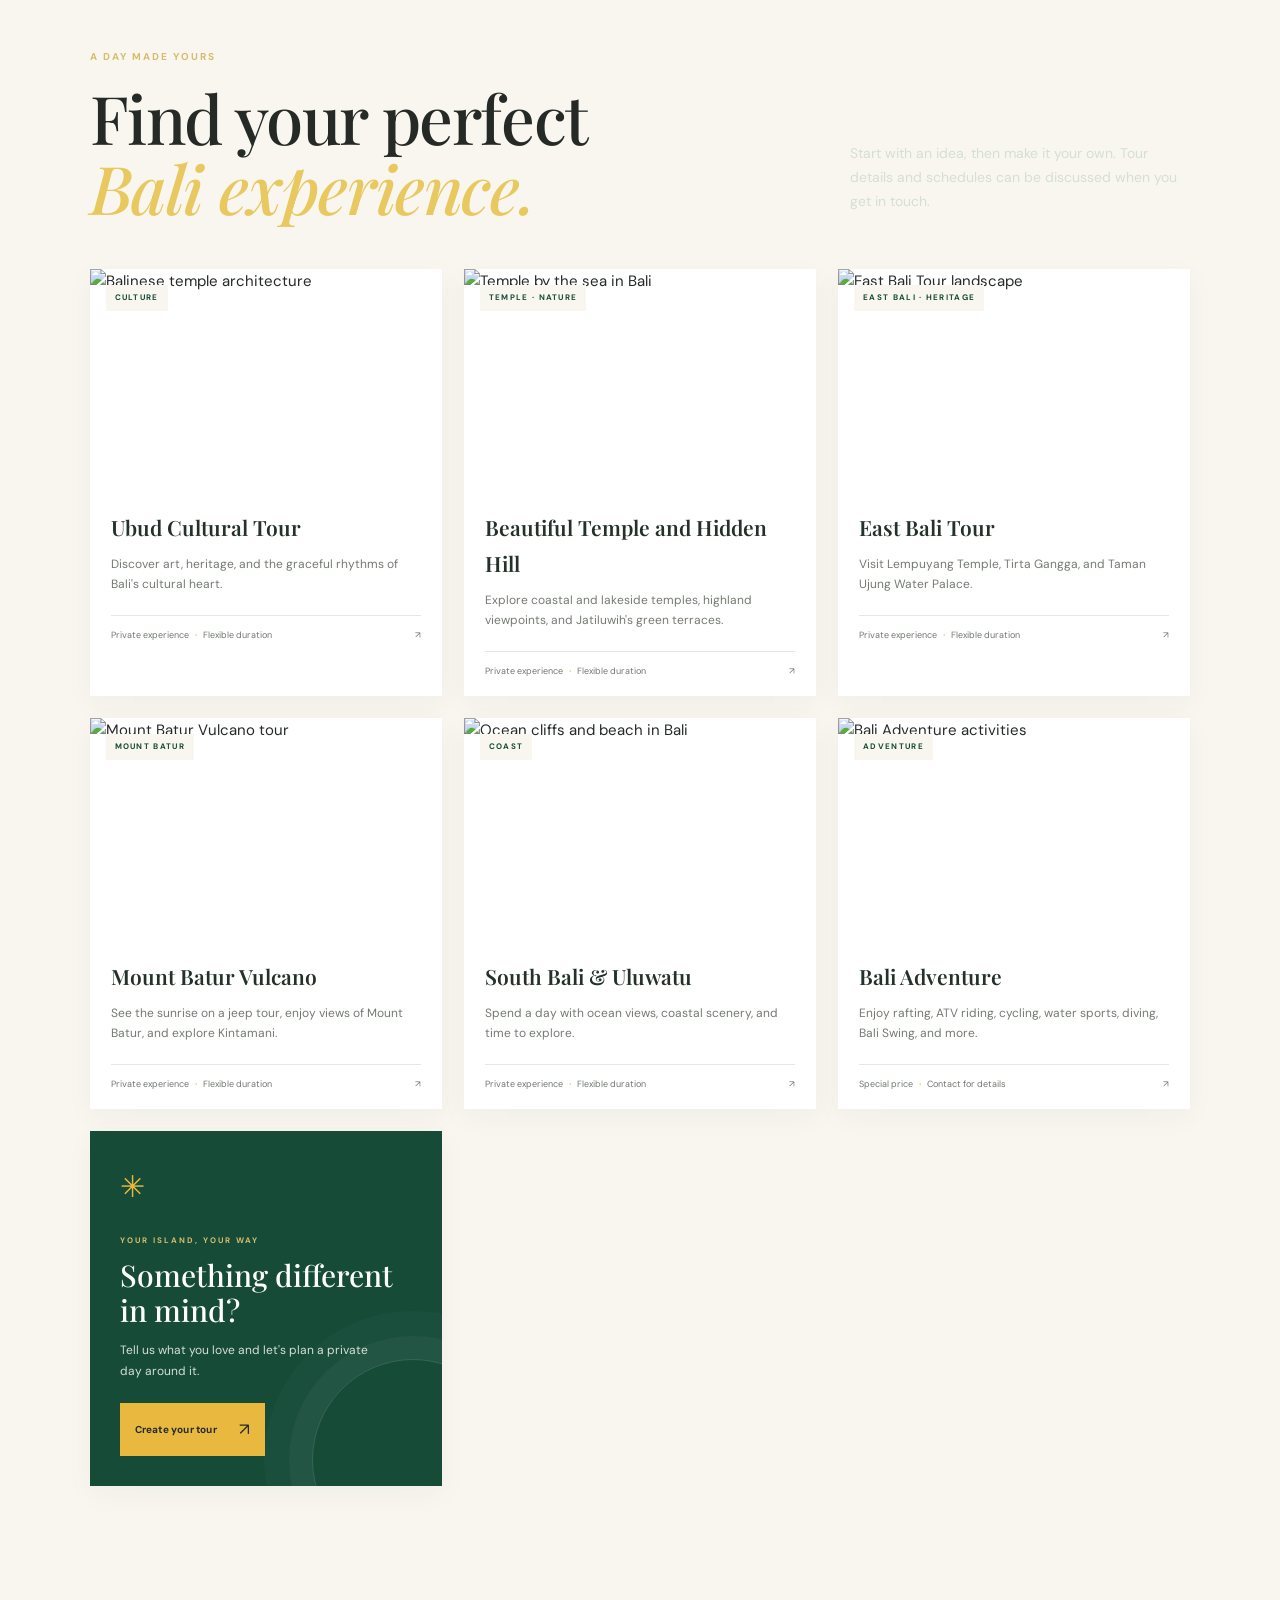
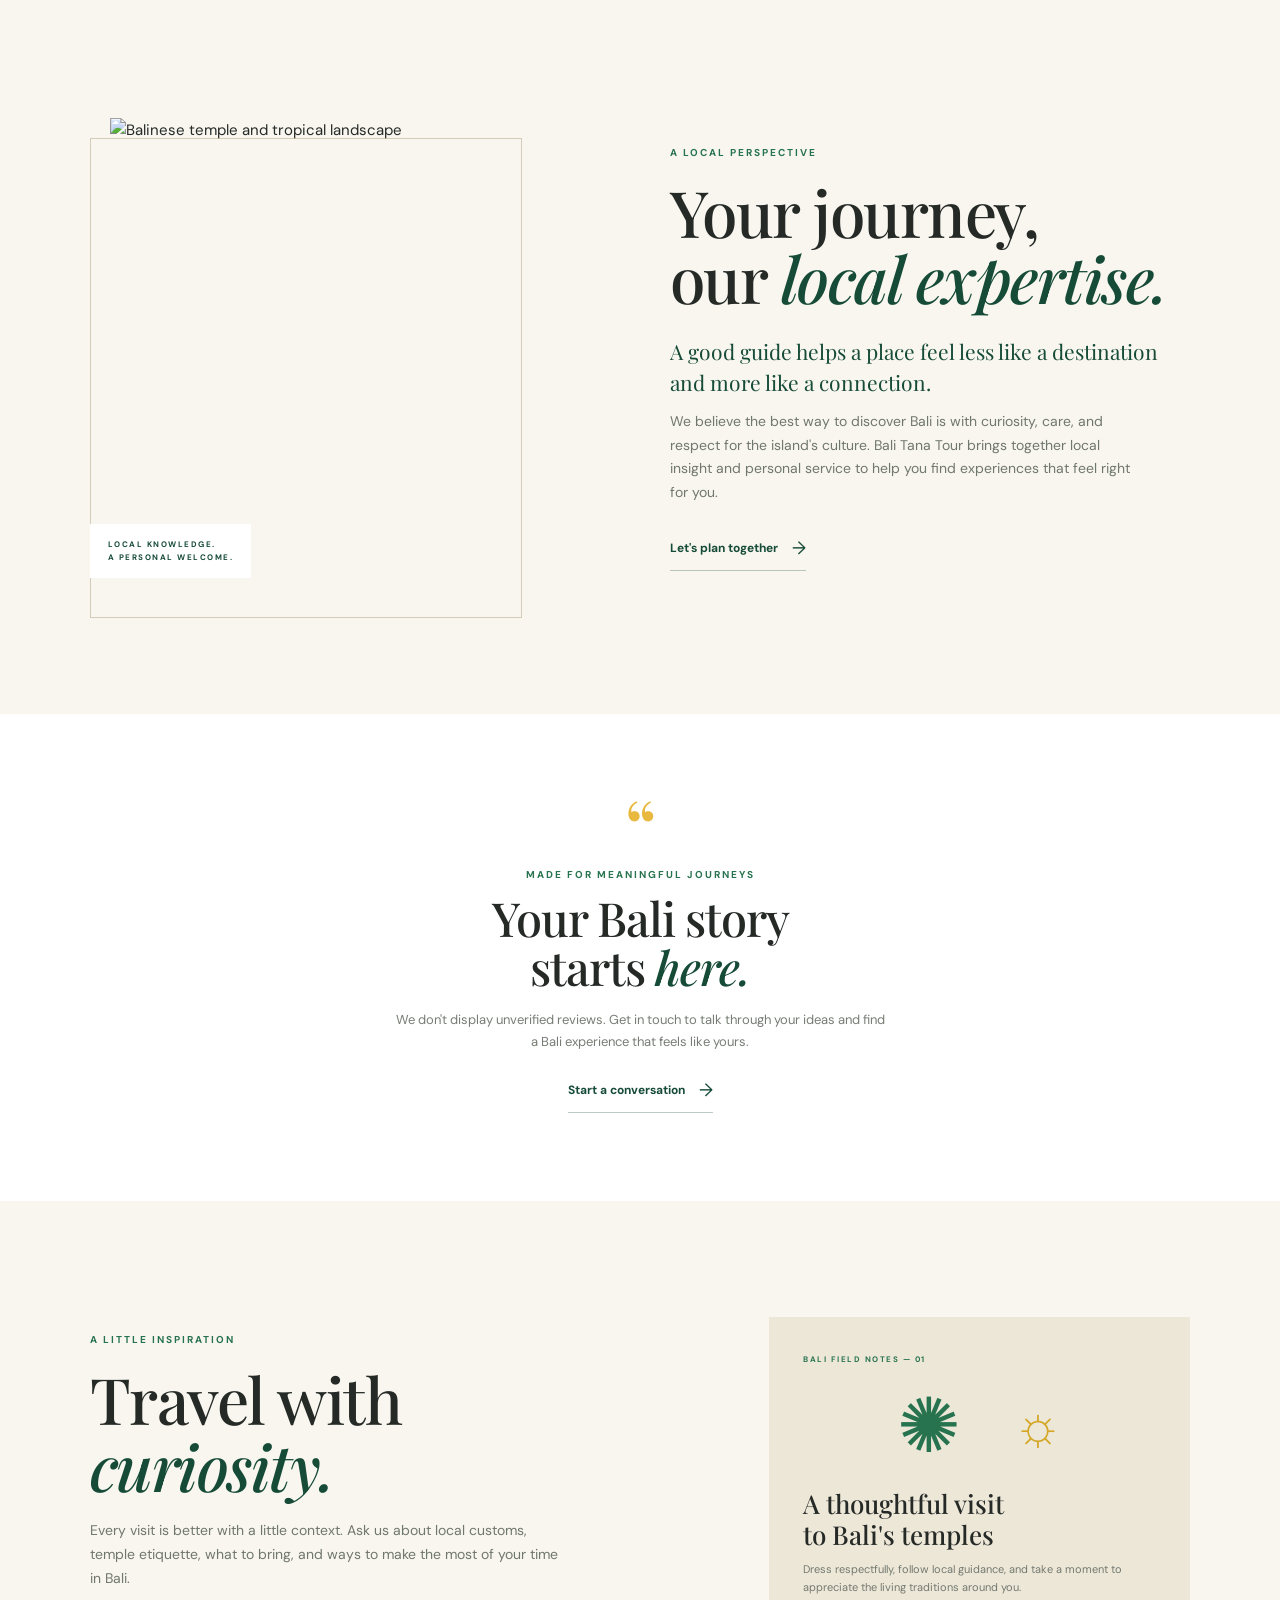
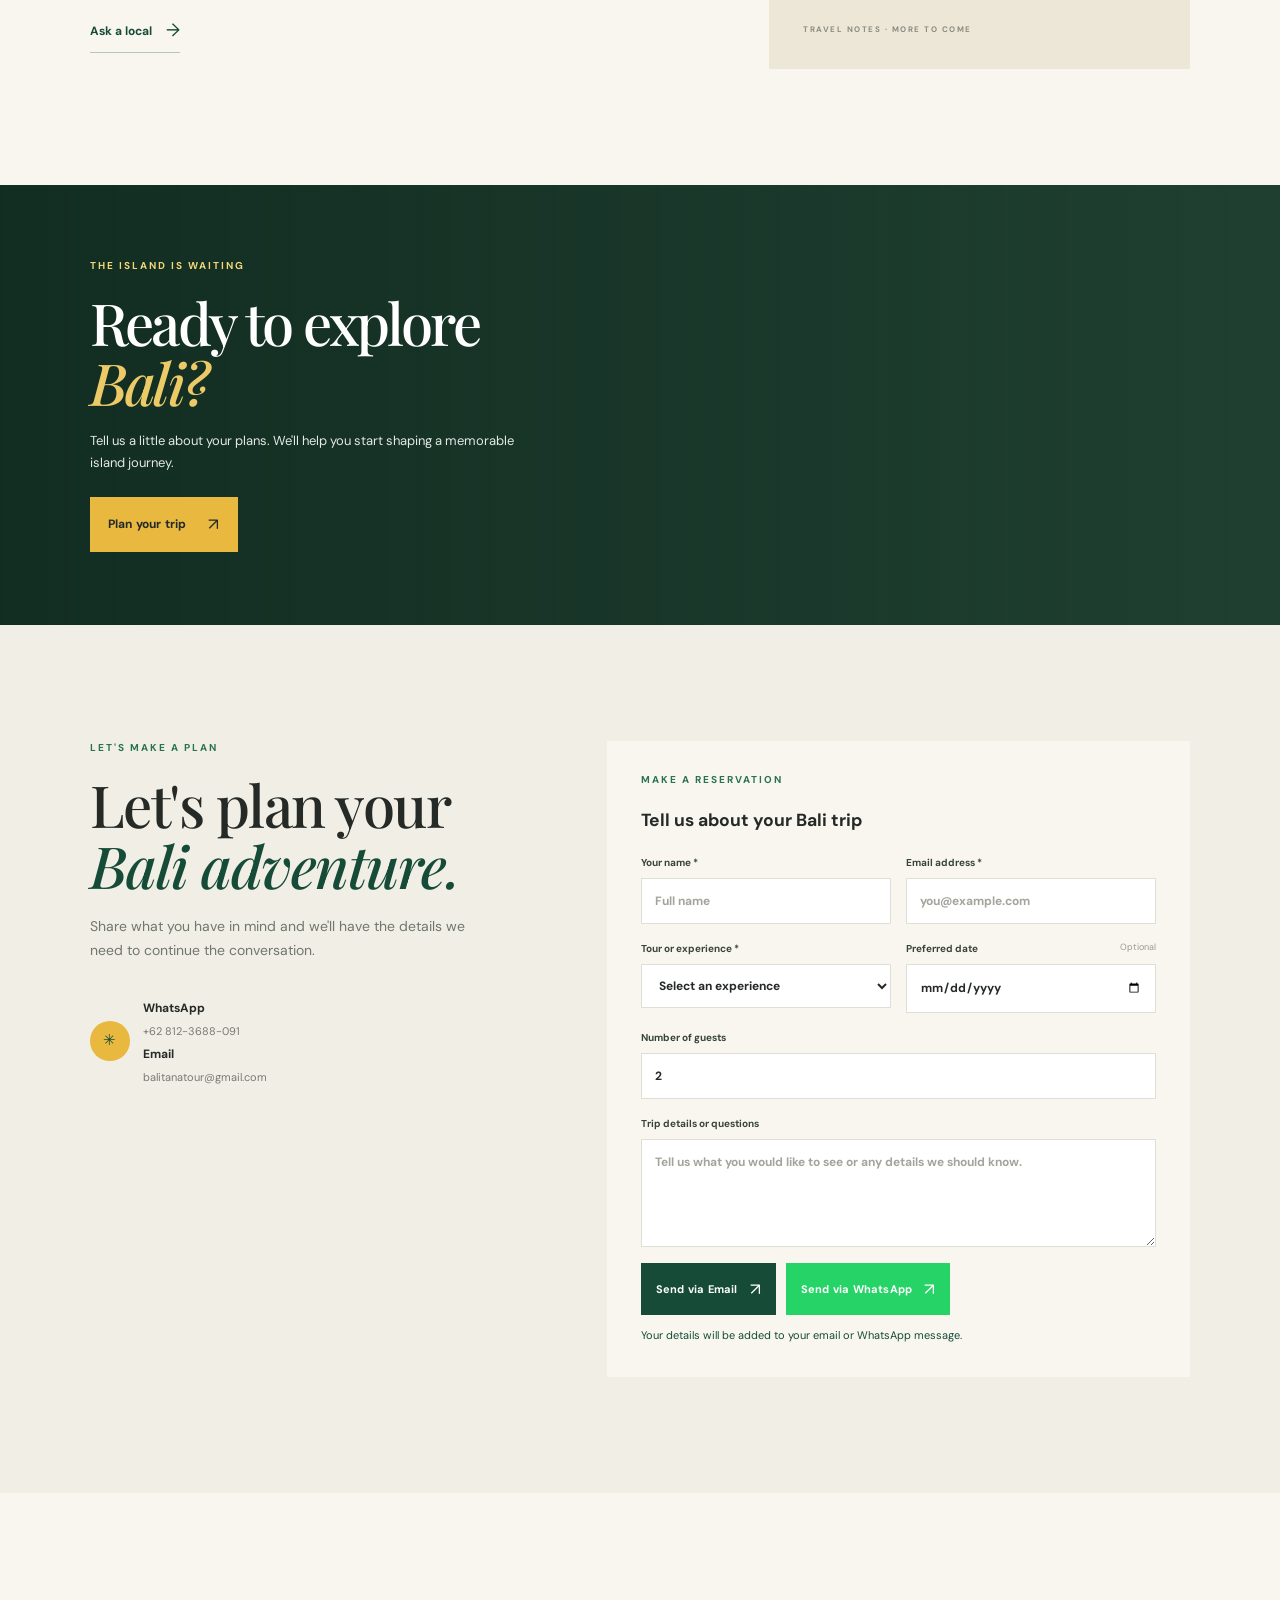
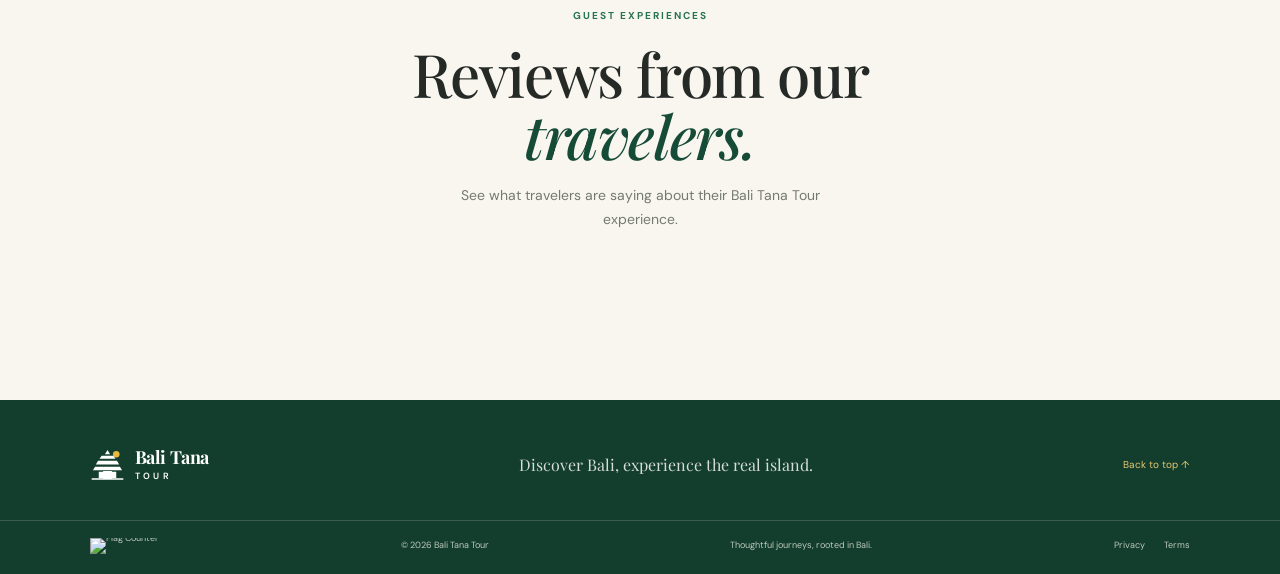
==== commit b4c920d1: "Update index.html" ====
--- a/index.html
+++ b/index.html
@@ -138,27 +138,48 @@
 
     <section class="cta-banner"><div class="cta-image"></div><div class="cta-content wrap"><span class="eyebrow light-eyebrow">The island is waiting</span><h2>Ready to explore<br /><em>Bali?</em></h2><p>Tell us a little about your plans. We'll help you start shaping a memorable island journey.</p><a class="button button-gold" href="#contact">Plan your trip <span>↗</span></a></div></section>
 
-    <section class="contact section-space" id="contact"><div class="wrap contact-grid"><div class="contact-copy"><span class="eyebrow">Let's make a plan</span><h2>Let's plan your<br /><em>Bali adventure.</em></h2><p>Share what you have in mind and we'll have the details we need to continue the conversation.</p><div class="contact-aside"><span class="contact-aside-icon">✳</span><div><b>WhatsApp</b><p><a href="https://wa.me/628123688091" target="_blank" rel="noopener noreferrer">+62 812-3688-091</a></p><b>Email</b><p><a href="mailto:balitanatour@gmail.com">balitanatour@gmail.com</a></p></div></div>        <div class="contact-guidance">
-          <a class="whatsapp-guidance" href="https://wa.me/628123688091?text=Hello%20Bali%20Tana%20Tour%2C%20I%20would%20like%20to%20ask%20about%20booking%20a%20tour%20in%20Bali." target="_blank" rel="noopener noreferrer">
-            <svg viewBox="0 0 32 32" aria-hidden="true"><path d="M16 3a12.7 12.7 0 0 0-10.9 19.2L3.5 29l7-1.8A12.7 12.7 0 1 0 16 3Zm0 23.1c-1.8 0-3.5-.5-5-1.4l-.4-.2-4.1 1.1 1.1-4-.3-.4A10.4 10.4 0 1 1 16 26.1Zm5.7-7.8c-.3-.2-1.8-.9-2.1-1-.3-.1-.5-.2-.7.2s-.8 1-.9 1.2-.3.2-.6.1a8.5 8.5 0 0 1-2.5-1.5 9.3 9.3 0 0 1-1.7-2.1c-.2-.3 0-.5.1-.6l.5-.6c.2-.2.2-.3.3-.5s0-.4 0-.5-.7-1.7-1-2.3c-.2-.6-.5-.5-.7-.5h-.6c-.2 0-.5.1-.8.4s-1.1 1.1-1.1 2.6 1.1 3 1.2 3.2c.2.2 2.2 3.4 5.3 4.7.7.3 1.2.5 1.6.6.7.2 1.3.2 1.8.1.6-.1 1.8-.7 2.1-1.4.3-.7.3-1.3.2-1.4-.1-.2-.3-.3-.6-.4Z"/></svg>
-            <span>Hubungi dengan WhatsApp</span><span aria-hidden="true">↗</span>
-          </a>
-          <p class="contact-or">or</p>
-          <div class="form-direction" aria-label="The Google Form below can be used to send your reservation details">
-            <span class="form-direction-arrow" aria-hidden="true">↓</span>
-            <p><strong>Send your trip details</strong> using the Google Form below.</p>
-          </div>
-        </div>
-      </div>
+    <section class="contact section-space" id="contact"><div class="wrap contact-grid"><div class="contact-copy"><span class="eyebrow">Let's make a plan</span><h2>Let's plan your<br /><em>Bali adventure.</em></h2><p>Share what you have in mind and we'll have the details we need to continue the conversation.</p><div class="contact-aside"><span class="contact-aside-icon">✳</span><div><b>WhatsApp</b><p><a href="https://wa.me/628123688091" target="_blank" rel="noopener noreferrer">+62 812-3688-091</a></p><b>Email</b><p><a href="mailto:balitanatour@gmail.com">balitanatour@gmail.com</a></p></div></div>      </div>
       <div class="reservation-column">
-        <div class="reservation-options">
+        <form class="inquiry-form" id="inquiry-form">
           <span class="eyebrow">Make a reservation</span>
-          <h3>Choose the option that works best for you</h3>
-
-        </div>
-        <div class="google-form-wrap" id="google-reservation-form">
-          <iframe class="google-form-embed" src="https://docs.google.com/forms/d/e/1FAIpQLSdjHH8GC0tmoPpwJl3hLN9zsQliSlSHuCT8N9MMs6xG6iqXmQ/viewform?embedded=true" title="Bali Tana Tour reservation form" loading="lazy">Loading…</iframe>
-        </div>
+          <h3>Tell us about your Bali trip</h3>
+          <div class="form-row">
+            <label for="inquiry-name">Your name *
+              <input id="inquiry-name" name="name" type="text" autocomplete="name" placeholder="Full name" required>
+            </label>
+            <label for="inquiry-email">Email address *
+              <input id="inquiry-email" name="email" type="email" autocomplete="email" placeholder="you@example.com" required>
+            </label>
+          </div>
+          <div class="form-row">
+            <label for="inquiry-tour">Tour or experience *
+              <select id="inquiry-tour" name="tour" required>
+                <option value="" disabled selected>Select an experience</option>
+                <option>Ubud Cultural Tour</option>
+                <option>Beautiful Temple and Hidden Hill</option>
+                <option>East Bali Tour</option>
+                <option>Mount Batur Volcano</option>
+                <option>South Bali &amp; Uluwatu</option>
+                <option>Bali Adventure</option>
+                <option>Custom tour</option>
+              </select>
+            </label>
+            <label for="inquiry-date">Preferred date <span class="optional">Optional</span>
+              <input id="inquiry-date" name="date" type="date">
+            </label>
+          </div>
+          <label for="inquiry-guests">Number of guests
+            <input id="inquiry-guests" name="guests" type="number" min="1" max="99" value="2">
+          </label>
+          <label for="inquiry-message">Trip details or questions
+            <textarea id="inquiry-message" name="message" rows="4" placeholder="Tell us what you would like to see or any details we should know."></textarea>
+          </label>
+          <div class="reservation-actions">
+            <button class="button button-green" type="submit" name="send-via" value="email">Send via Email <span aria-hidden="true">↗</span></button>
+            <button class="button reservation-whatsapp" type="submit" name="send-via" value="whatsapp">Send via WhatsApp <span aria-hidden="true">↗</span></button>
+          </div>
+          <p class="form-status" id="form-status" aria-live="polite">Your details will be added to your email or WhatsApp message.</p>
+        </form>
       </div></div></section>
 
     <section class="reviews-section section-space" id="reviews">
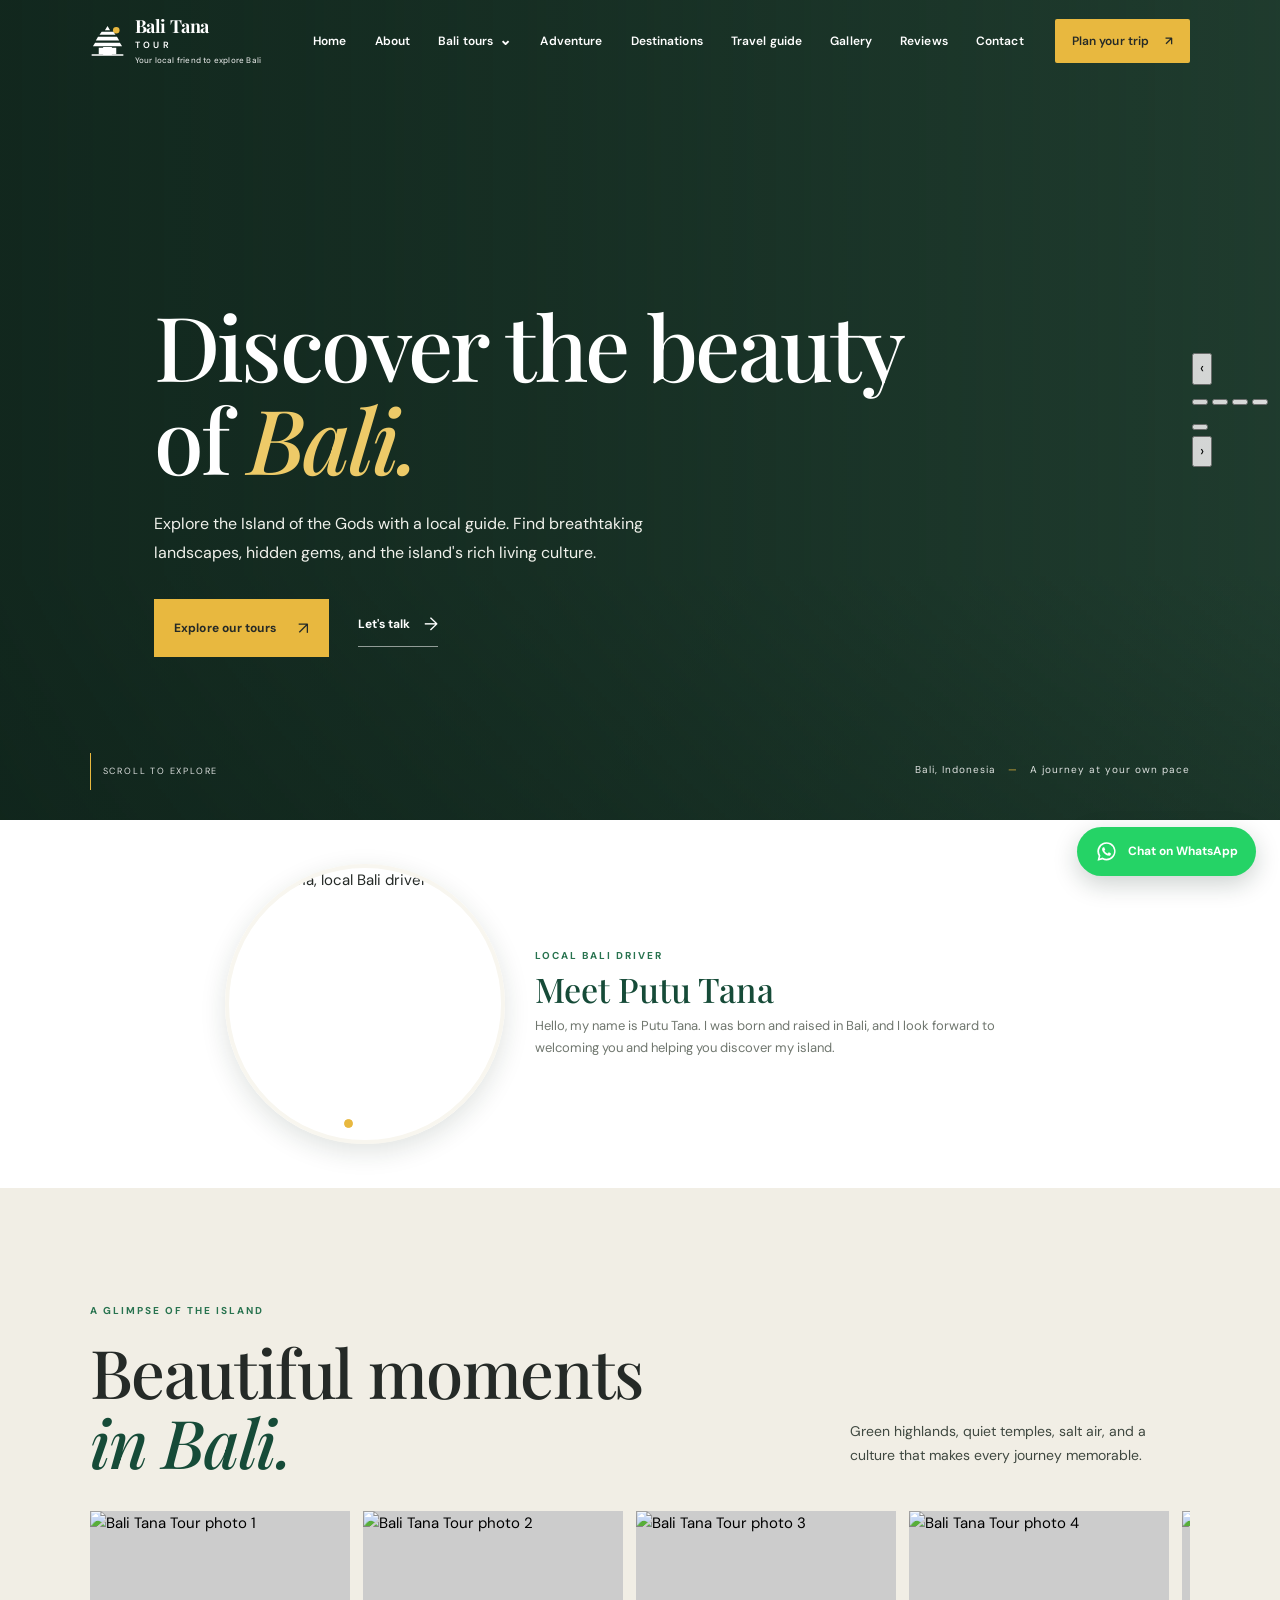
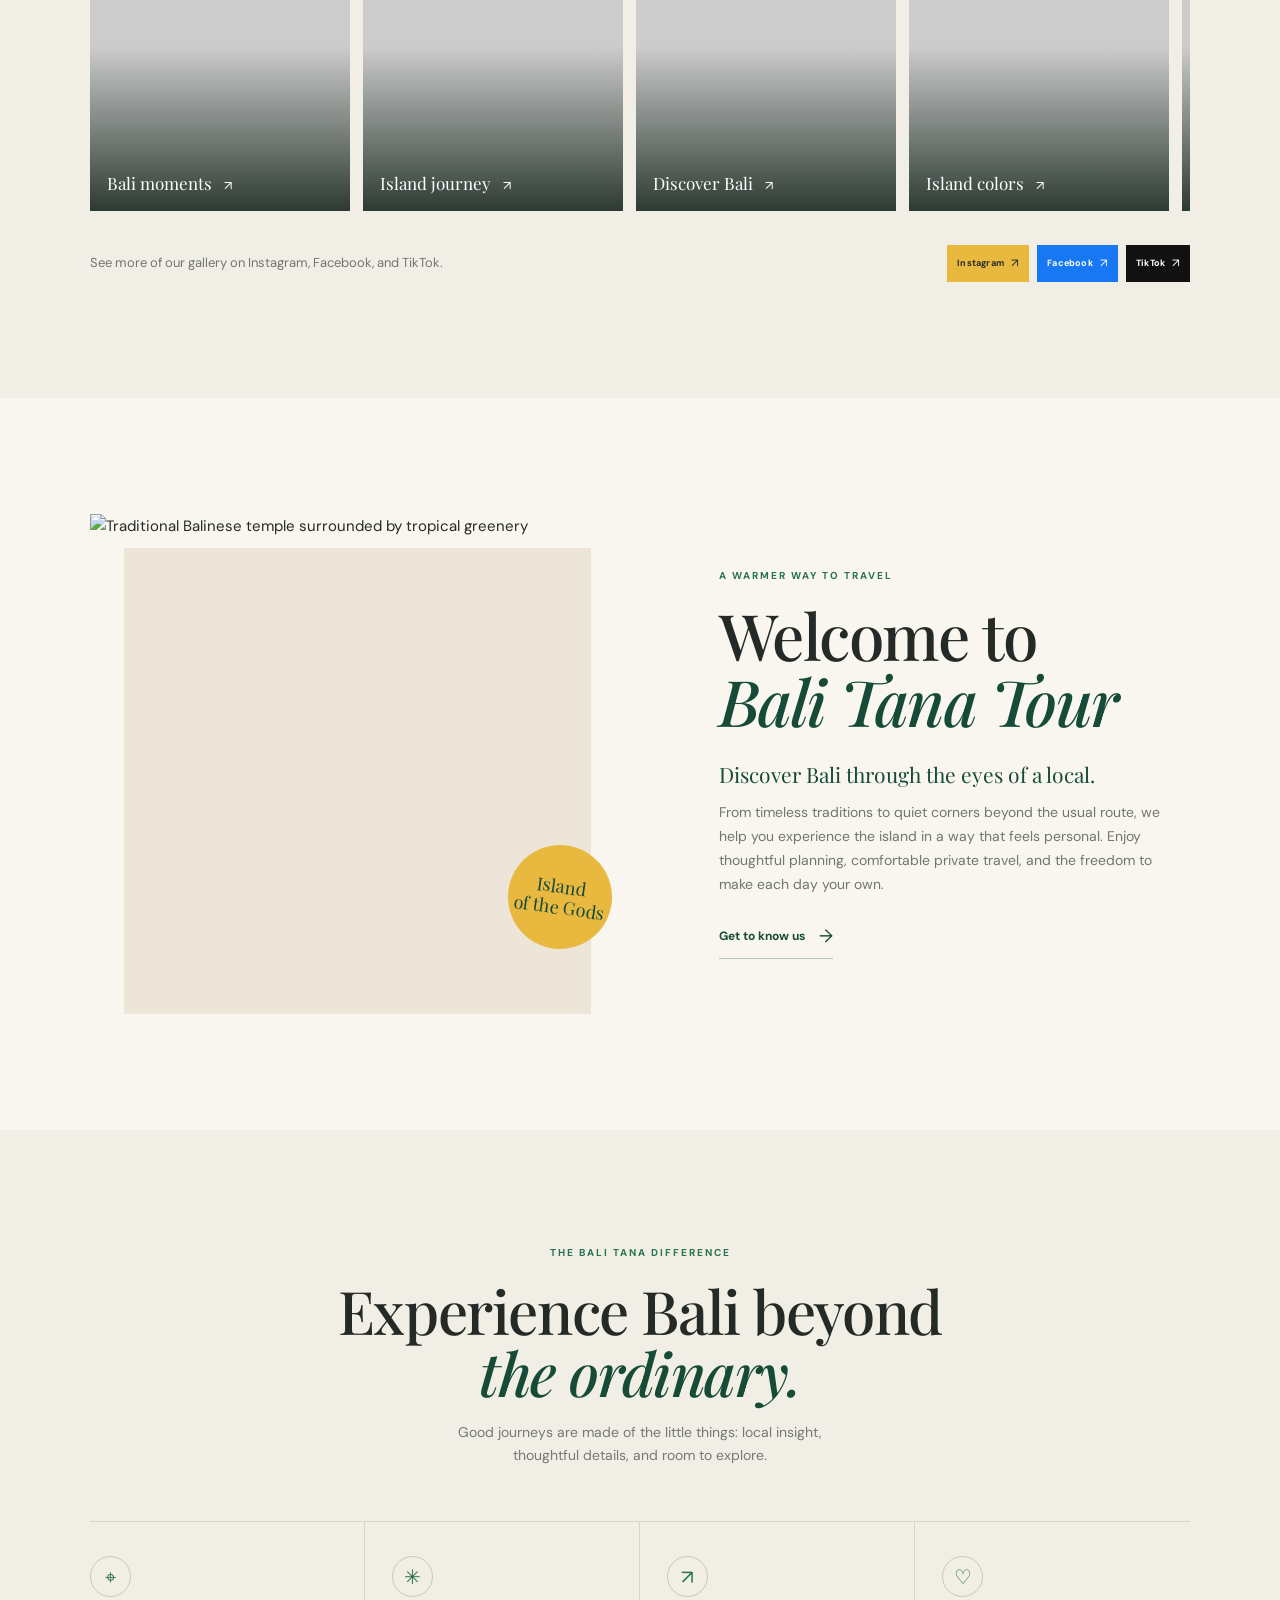
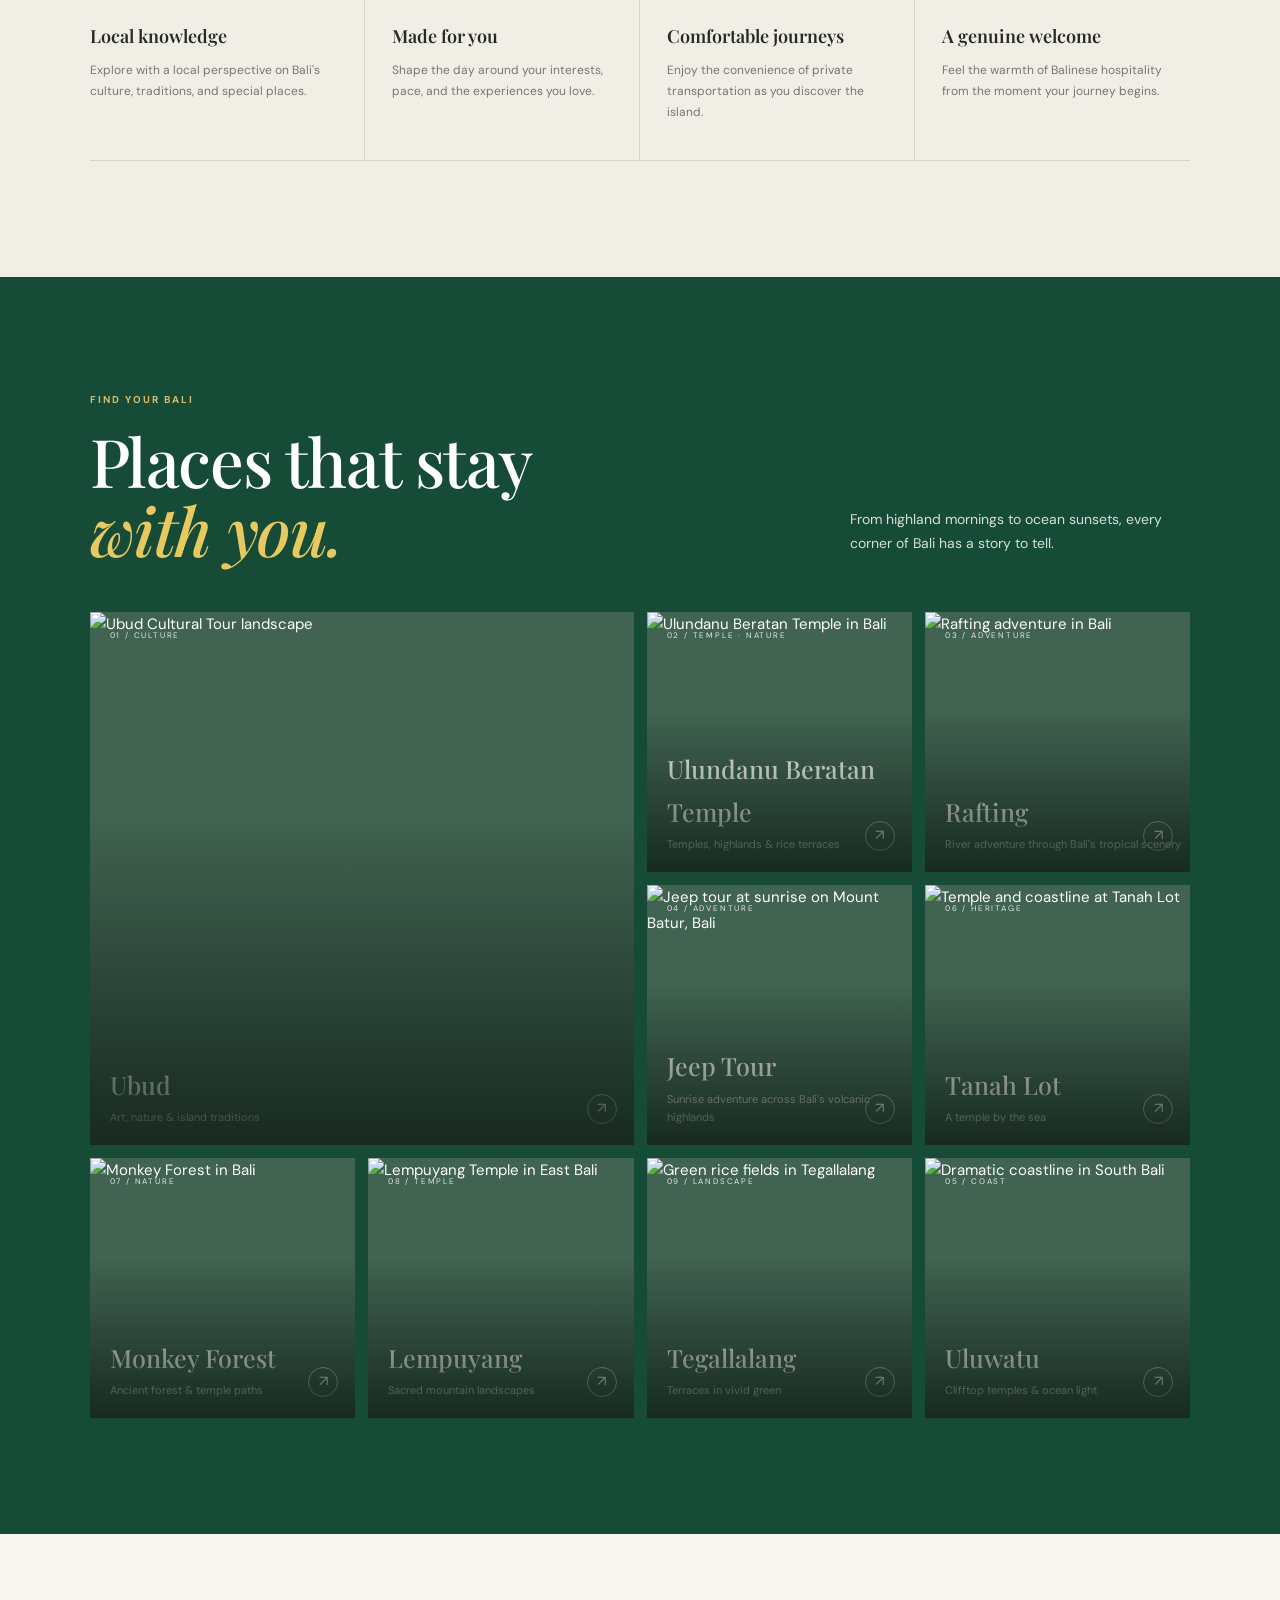
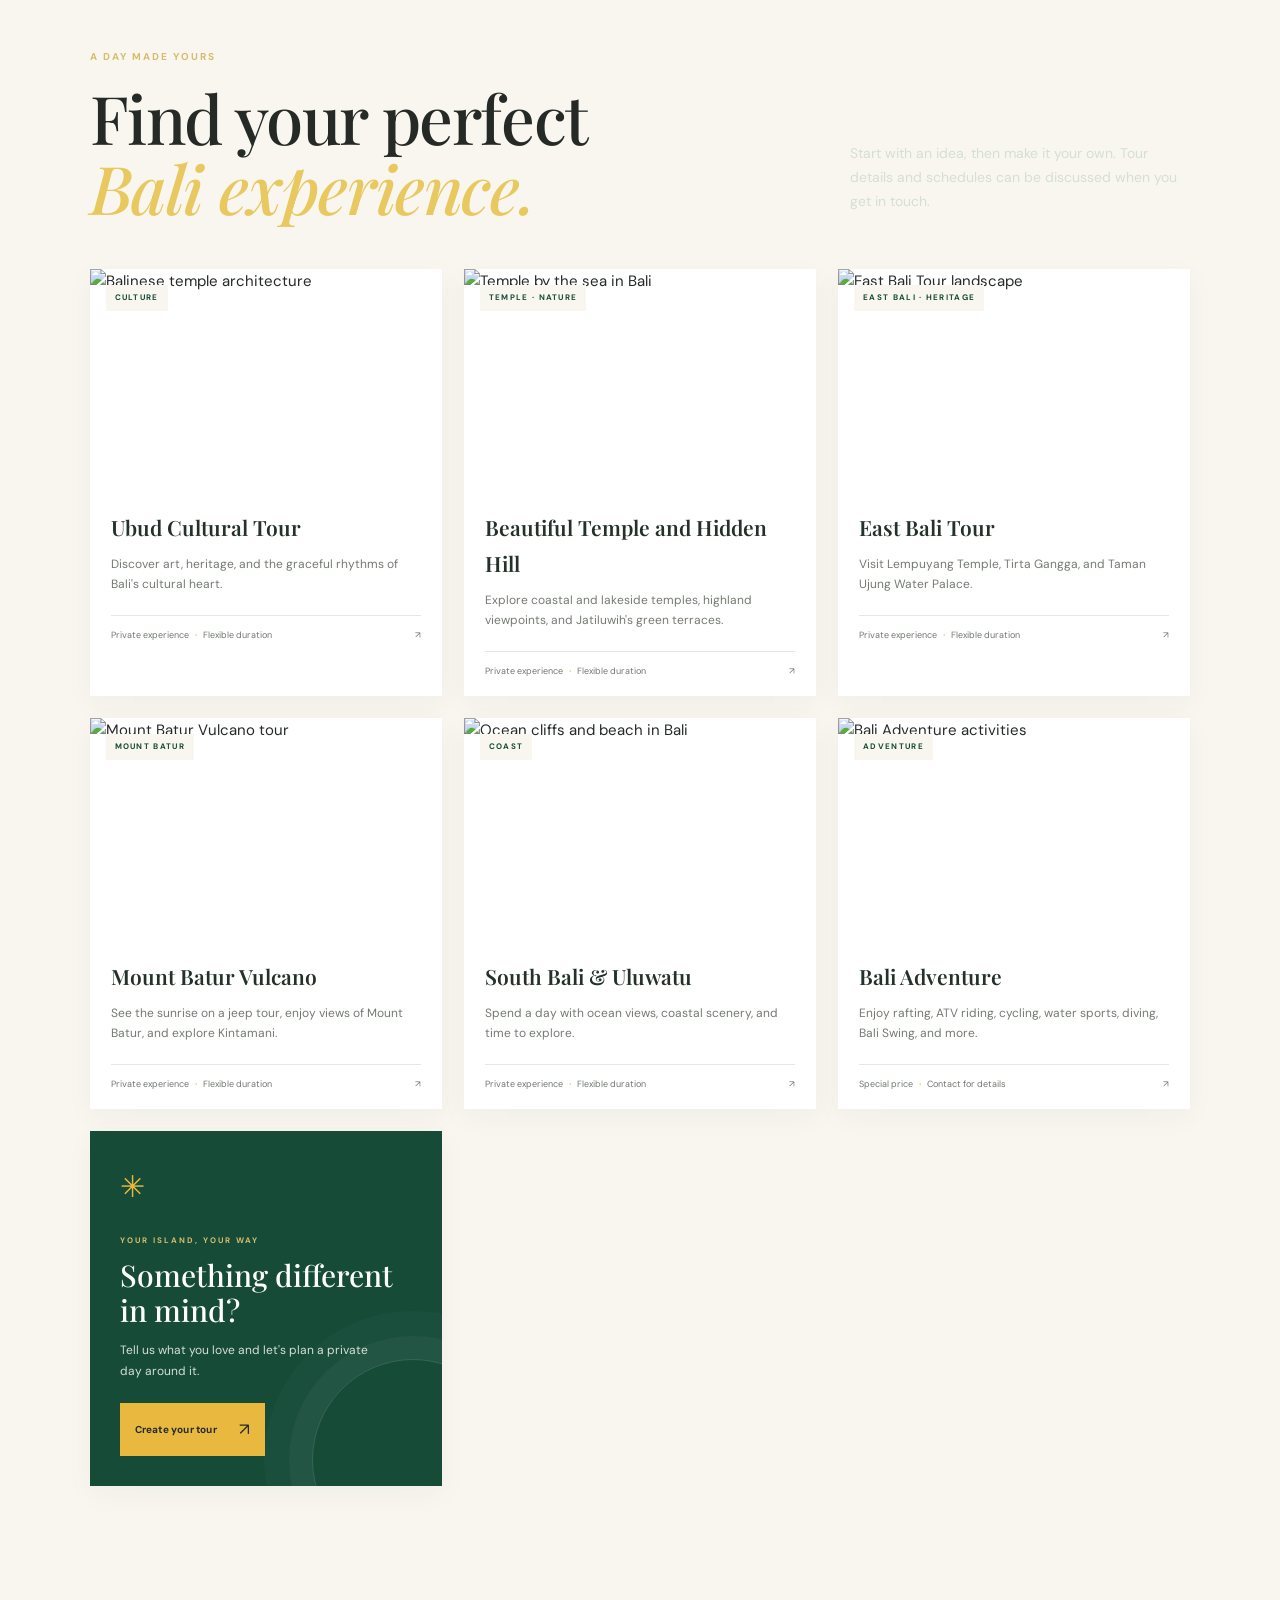
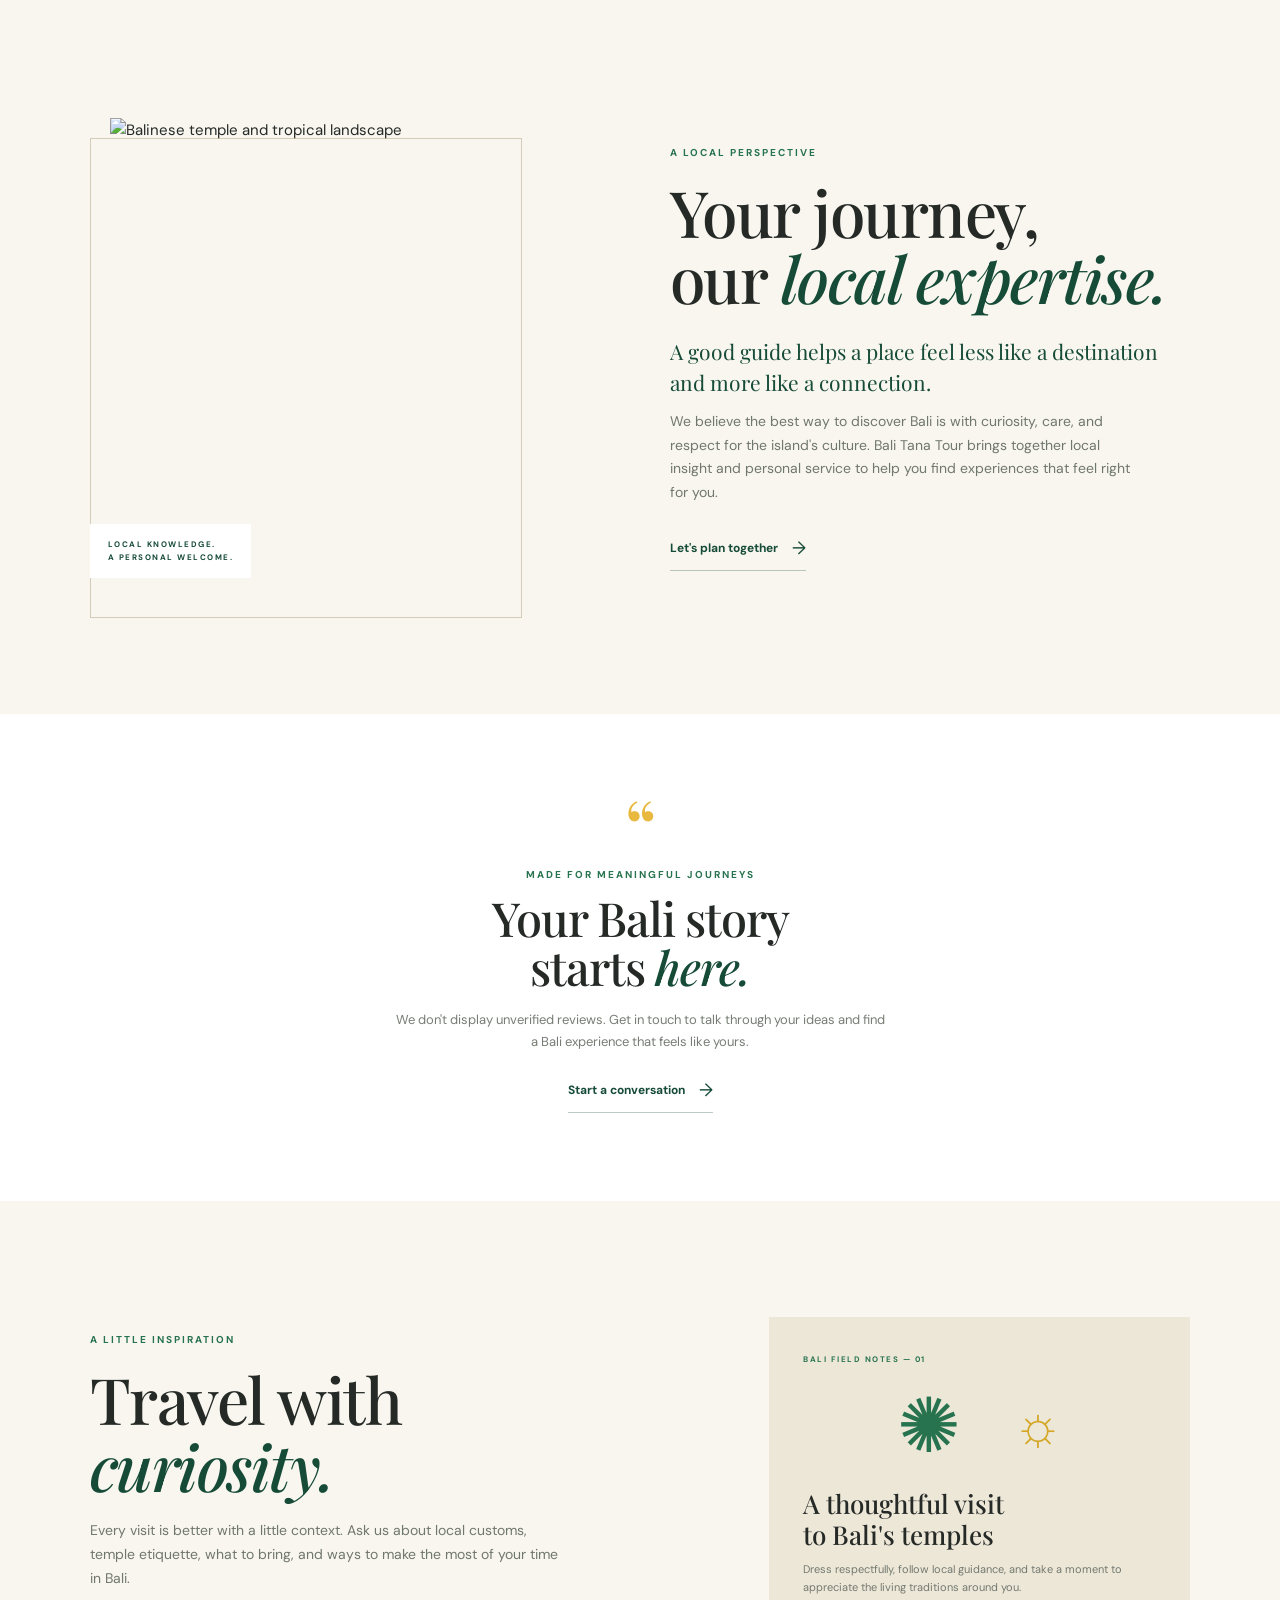
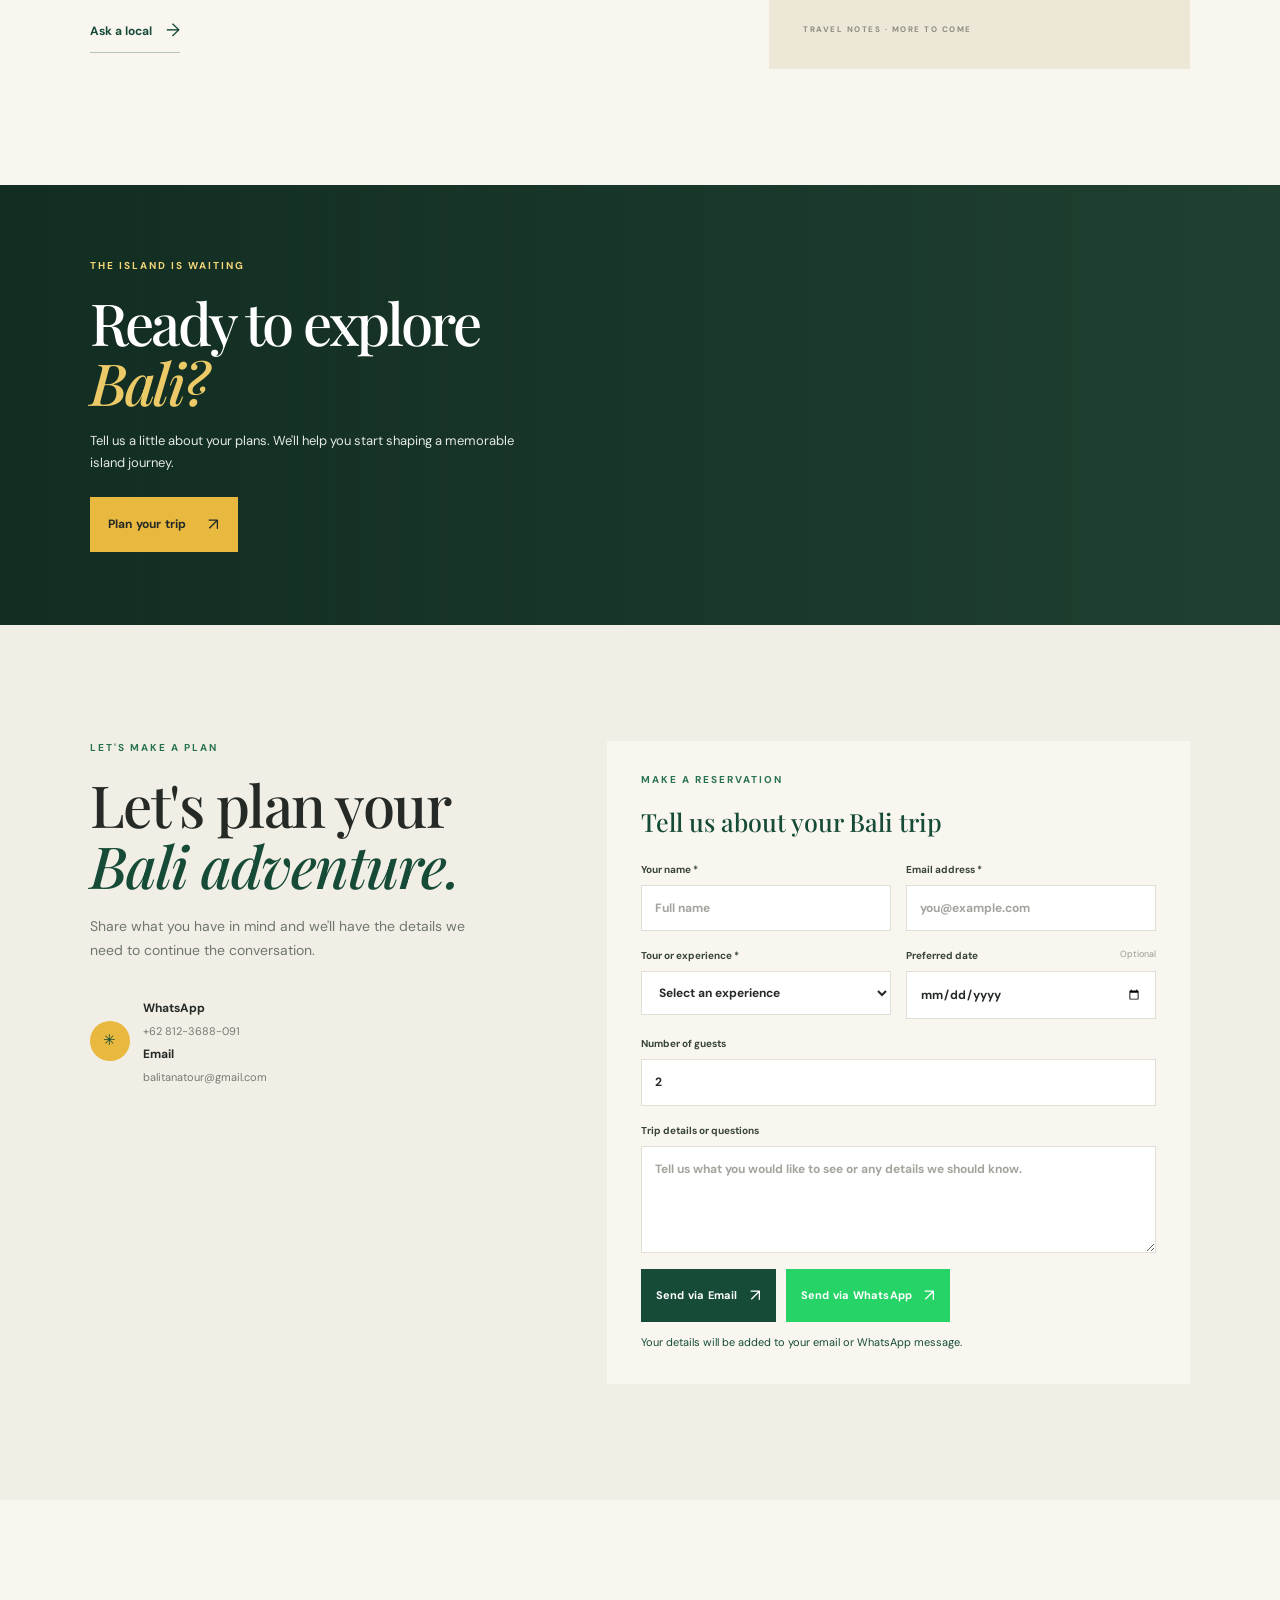
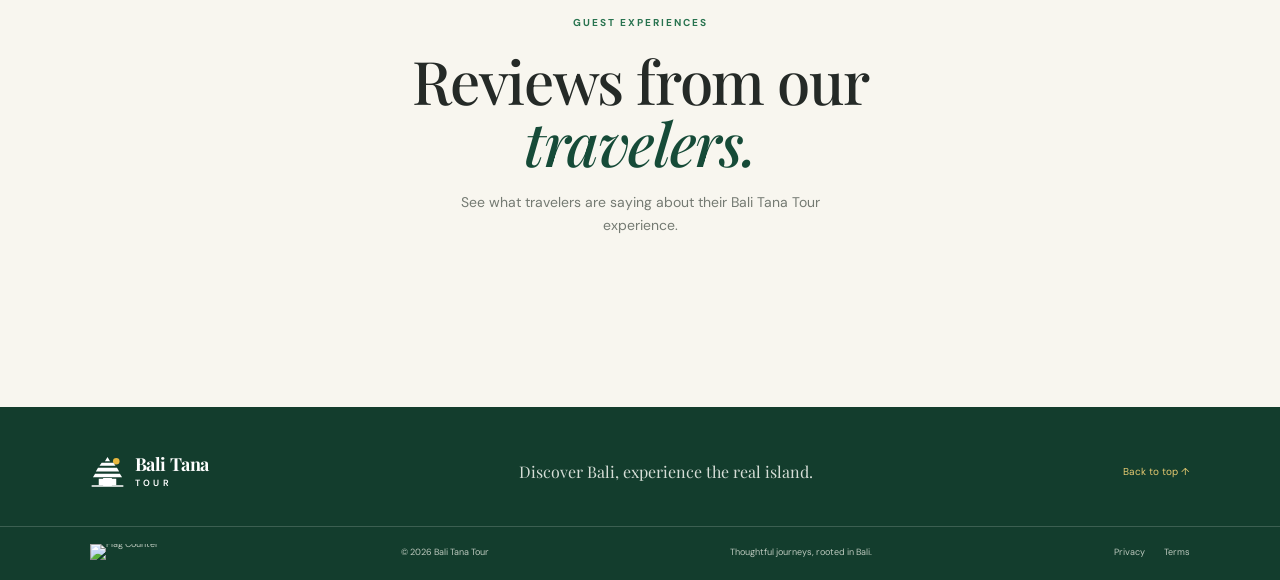
==== commit 0b155265: "Add hero image slider controls" ====
--- a/index.html
+++ b/index.html
@@ -38,6 +38,17 @@
         <p>Explore the Island of the Gods with a local guide. Find breathtaking landscapes, hidden gems, and the island's rich living culture.</p>
         <div class="hero-actions"><a class="button button-gold" href="#tours">Explore our tours <span>↗</span></a><a class="text-link light-link" href="#contact">Let's talk <span>→</span></a></div>
       </div>
+      <div class="hero-slider-controls" role="group" aria-label="Hero image controls">
+        <button class="hero-slider-arrow" type="button" data-hero-prev aria-label="Previous hero image">‹</button>
+        <div class="hero-slider-dots" aria-label="Choose a hero image">
+          <button class="is-active" type="button" aria-label="Show hero image 1" aria-pressed="true"></button>
+          <button type="button" aria-label="Show hero image 2" aria-pressed="false"></button>
+          <button type="button" aria-label="Show hero image 3" aria-pressed="false"></button>
+          <button type="button" aria-label="Show hero image 4" aria-pressed="false"></button>
+          <button type="button" aria-label="Show hero image 5" aria-pressed="false"></button>
+        </div>
+        <button class="hero-slider-arrow" type="button" data-hero-next aria-label="Next hero image">›</button>
+      </div>
       <a class="scroll-note" href="#welcome"><span></span> Scroll to explore</a>
       <div class="hero-caption">Bali, Indonesia <span>—</span> A journey at your own pace</div>
     </section>
--- a/styles.css
+++ b/styles.css
@@ -1,5 +1,5 @@
  :root{--forest:#164b38;--green:#28734f;--gold:#e8b83f;--cream:#f8f6ef;--beige:#ede6d8;--ink:#252a27;--muted:#71766f;--serif:'Playfair Display',Georgia,serif;--sans:'DM Sans',Arial,sans-serif;--gutter:clamp(22px,7vw,112px)}
-*{box-sizing:border-box}html{scroll-behavior:smooth;scroll-padding-top:85px}body{margin:0;background:var(--cream);color:var(--ink);font-family:var(--sans);font-size:15px;line-height:1.7;-webkit-font-smoothing:antialiased}img{display:block;width:100%;height:100%;object-fit:cover}a{color:inherit;text-decoration:none}button,input,select,textarea{font:inherit}.wrap{width:min(1320px,100%);margin:auto;padding-left:var(--gutter);padding-right:var(--gutter)}.section-space{padding-top:116px;padding-bottom:116px}.site-header{height:82px;position:fixed;z-index:20;top:0;left:0;right:0;display:flex;align-items:center;justify-content:space-between;padding:0 var(--gutter);color:#fff;transition:background .25s,color .25s,box-shadow .25s}.site-header.scrolled,.site-header.menu-open{background:rgba(248,246,239,.97);color:var(--forest);box-shadow:0 5px 24px #182b2012;backdrop-filter:blur(12px)}.brand{display:inline-flex;align-items:center;gap:10px;flex-shrink:0}.brand-mark{width:35px;height:35px;color:currentColor}.brand-mark svg{width:100%;height:100%}.brand-name{font-family:var(--serif);font-size:18px;line-height:1.1;font-weight:700;letter-spacing:-.4px}.brand-name span{display:block;font-family:var(--sans);font-size:9px;letter-spacing:3.4px;text-transform:uppercase;font-weight:600;margin-top:4px}.brand-name .brand-tagline{font-size:8px;letter-spacing:.2px;text-transform:none;font-weight:500;margin-top:5px;white-space:nowrap;opacity:.85}.main-nav{display:flex;align-items:center;gap:clamp(14px,2.2vw,32px)}.main-nav>a{font-size:12px;font-weight:600;letter-spacing:.1px;transition:opacity .2s}.main-nav>a:hover{opacity:.7}.main-nav .nav-cta{background:var(--gold);color:var(--ink);padding:12px 17px;border-radius:2px;margin-left:3px}.nav-cta span{padding-left:13px}.menu-toggle{display:none}.hero{height:min(820px,100svh);min-height:650px;position:relative;display:flex;align-items:center;color:white;background:#213e30;overflow:hidden}.hero-image,.cta-image{position:absolute;inset:0;background-image:linear-gradient(90deg,rgba(12,31,23,.72) 0%,rgba(12,31,23,.48) 43%,rgba(12,31,23,.08) 100%),linear-gradient(0deg,rgba(12,31,23,.2),transparent 30%),url('https://blogger.googleusercontent.com/img/b/R29vZ2xl/AVvXsEjVcUorMNTK4EzysfnTv44MUqMMMu6uqOqq2bcW3VCYPR2DjjjWiYbAvxiYWiXgIkRJjn5G6g86oQLSNnfBydWwDmxr9RIbuzAKP7y5Sqlw5YfSh95cHFf7AhS0ma8igW_t02teu_FJ4RRO7QERGcaKs0d-zjMh4JpUYR3P12jh4TwbibS1Dbn4PnPb9Oc/w426-h640/13716.png');background-position:center 55%;background-size:cover;animation:heroReveal 1.2s ease both}.hero-content{position:relative;top:35px;left:clamp(16px,5vw,70px);padding-top:65px;animation:rise .8s .15s both}.eyebrow{display:block;color:var(--green);font-size:10px;line-height:1.3;font-weight:700;letter-spacing:2px;text-transform:uppercase;margin-bottom:20px}.light-eyebrow{color:#f3d778}.eyebrow i{display:inline-block;width:22px;height:1px;background:currentColor;vertical-align:middle;margin-right:9px}.hero h1,.section-heading h2,.welcome-copy h2,.transport-copy h2,.about-copy h2,.guide h2,.cta-content h2,.contact-copy h2,.testimonial h2{font-family:var(--serif);font-size:clamp(52px,7vw,92px);line-height:1.04;letter-spacing:-2.6px;font-weight:500;margin:0}.hero h1 em,.section-heading h2 em,.welcome-copy h2 em,.transport-copy h2 em,.about-copy h2 em,.guide h2 em,.cta-content h2 em,.contact-copy h2 em,.testimonial h2 em{font-weight:500;color:#edca68}.hero-content>p{font-size:16px;line-height:1.8;max-width:490px;color:#f0f1eb;margin:26px 0 31px}.hero-actions{display:flex;align-items:center;gap:29px}.button{display:inline-flex;align-items:center;justify-content:center;gap:22px;border:0;padding:15px 20px;font-size:12px;font-weight:700;letter-spacing:.2px;transition:transform .2s,background .2s;cursor:pointer}.button:hover{transform:translateY(-2px)}.button span{font-size:17px;font-weight:400}.button-gold{background:var(--gold);color:var(--ink)}.button-green{background:var(--forest);color:white}.text-link{display:inline-flex;align-items:center;gap:14px;color:var(--forest);font-size:12px;font-weight:700;border-bottom:1px solid #164b384a;padding-bottom:6px}.text-link span{font-size:18px;font-weight:400;transition:transform .2s}.text-link:hover span{transform:translateX(4px)}.light-link{color:white;border-color:#ffffff88}.scroll-note{position:absolute;bottom:30px;left:var(--gutter);font-size:9px;text-transform:uppercase;letter-spacing:1.8px;display:flex;align-items:center;gap:12px;color:#ffffffd9}.scroll-note span{height:37px;width:1px;background:#e8b83f}.hero-caption{position:absolute;bottom:42px;right:var(--gutter);font-size:10px;letter-spacing:1px;color:#ffffffdb}.hero-caption span{color:var(--gold);padding:0 8px}.driver-intro{display:flex;align-items:center;justify-content:center;gap:30px;padding:44px var(--gutter);background:#fff}.driver-portrait{width:280px;height:280px;flex:none;position:relative;overflow:hidden;border-radius:50%;border:4px solid var(--cream);box-shadow:0 8px 26px #182b2022;animation:driverPortraitIn .85s cubic-bezier(.2,.75,.3,1) both}.driver-slider .driver-slide{position:absolute;inset:0;object-fit:cover;object-position:center 30%;opacity:0;transition:opacity .35s ease}.driver-slider .driver-slide.is-active{opacity:1}.driver-slider-dots{position:absolute;z-index:1;left:0;right:0;bottom:12px;display:flex;justify-content:center;gap:8px}.driver-slider-dots button{width:9px;height:9px;padding:0;border:1px solid white;border-radius:50%;background:#ffffff80;cursor:pointer}.driver-slider-dots button.is-active{background:var(--gold);border-color:var(--gold)}.driver-slider-dots button:focus-visible{outline:2px solid white;outline-offset:3px}.driver-intro-copy{max-width:520px;animation:driverCopyIn .85s .12s cubic-bezier(.2,.75,.3,1) both}.driver-intro .eyebrow{margin-bottom:7px}.driver-intro h2{font-family:var(--serif);font-size:clamp(25px,3vw,34px);line-height:1.2;font-weight:500;color:var(--forest);margin:0 0 6px}.driver-intro p{font-size:13px;color:#70776f;margin:0}.welcome{background:var(--cream)}.welcome-grid{display:grid;grid-template-columns:1.03fr .97fr;gap:clamp(55px,10vw,145px);align-items:center}.welcome-art{height:500px;position:relative;padding:0 35px 32px 0}.welcome-art:before{content:'';position:absolute;left:34px;right:0;top:34px;bottom:0;background:var(--beige)}.welcome-art img{position:relative;width:100%;height:100%;object-fit:cover}.image-stamp{position:absolute;right:-21px;bottom:65px;width:104px;height:104px;border-radius:50%;background:var(--gold);display:grid;place-content:center;text-align:center;color:var(--forest);font-family:var(--serif);font-size:18px;line-height:1.15;transform:rotate(8deg)}.welcome-copy h2,.transport-copy h2,.about-copy h2,.contact-copy h2,.guide h2{font-size:clamp(43px,5vw,64px);letter-spacing:-1.5px}.welcome-copy h2 em,.about-copy h2 em,.contact-copy h2 em,.guide h2 em{color:var(--forest)}.welcome-copy .lead,.about-copy .lead{font-family:var(--serif);font-size:21px;line-height:1.5;color:var(--forest);margin:24px 0 11px}.welcome-copy>p:not(.lead),.about-copy>p:not(.lead),.transport-copy>p,.guide-grid>div:first-child>p,.contact-copy>p{max-width:470px;color:#70776f;font-size:14px;margin:0 0 25px}.why{background:#f1eee5}.section-heading.centered{text-align:center;max-width:650px;margin:0 auto 53px}.section-heading h2{font-size:clamp(40px,5vw,60px);letter-spacing:-1.4px}.section-heading h2 em{color:var(--forest)}.section-heading>p,.heading-row>p{color:#747a72;font-size:14px;max-width:425px;margin:17px auto 0}.feature-grid{display:grid;grid-template-columns:repeat(4,1fr);border-top:1px solid #d9d5ca;border-bottom:1px solid #d9d5ca}.feature{padding:34px 27px 37px;border-right:1px solid #d9d5ca}.feature:first-child{padding-left:0}.feature:last-child{border:0;padding-right:0}.feature-icon{display:grid;place-items:center;width:41px;height:41px;border:1px solid #c8c9b9;border-radius:50%;font-size:20px;color:var(--green);margin-bottom:24px}.feature h3{font-family:var(--serif);font-weight:600;font-size:18px;margin:0 0 8px}.feature p{font-size:12px;color:#73796f;margin:0;line-height:1.75}.destinations{background:var(--forest);color:white}.heading-row{display:flex;align-items:end;justify-content:space-between;margin-bottom:47px;gap:30px}.destinations .eyebrow,.tours .eyebrow{color:#d6bd6d}.heading-row h2{font-size:clamp(43px,5.5vw,67px)}.destinations .heading-row h2 em,.tours .heading-row h2 em{color:#e8c960}.heading-row>p{margin:0 0 9px;color:#d5dfd7;max-width:340px}.destination-grid{display:grid;grid-template-columns:repeat(4,1fr);grid-auto-rows:260px;gap:13px}.destination-card{position:relative;overflow:hidden;background:#416351;display:block;isolation:isolate}.destination-card:after{content:'';position:absolute;inset:0;background:linear-gradient(0deg,rgba(12,26,19,.78),transparent 62%);z-index:-0;transition:opacity .25s}.destination-card img{position:absolute;inset:0;transition:transform .6s}.destination-card[href="east-bali-tour.html"] img{display:none}.destination-card:hover img{transform:scale(1.05)}.destination-large{grid-column:span 2;grid-row:span 2}.destination-number{position:absolute;left:20px;top:17px;font-size:8px;letter-spacing:1.8px;color:#ffffffd9}.destination-info{position:absolute;left:20px;bottom:18px}.destination-info h3{font-family:var(--serif);font-size:25px;font-weight:500;margin:0}.destination-info p{font-size:11px;color:#ffffffc9;margin:2px 0 0}.card-arrow{position:absolute;right:17px;bottom:21px;border:1px solid #ffffff9c;width:30px;height:30px;display:grid;place-items:center;border-radius:50%;font-size:15px;transition:background .2s,color .2s}.destination-card:hover .card-arrow{background:var(--gold);border-color:var(--gold);color:var(--ink)}.tours{background:var(--cream)}.tour-grid{display:grid;grid-template-columns:repeat(3,1fr);gap:22px}.tour-card{background:white;min-width:0;box-shadow:0 8px 28px #2733290a}.tour-image{height:220px;position:relative;overflow:hidden}.tour-image img{transition:transform .5s}.tour-card:hover .tour-image img{transform:scale(1.04)}.tour-tag{position:absolute;left:16px;top:16px;background:var(--cream);padding:6px 9px;font-size:8px;letter-spacing:1.3px;font-weight:700;color:var(--forest)}.tour-body{padding:21px 21px 17px}.tour-body h3{font-family:var(--serif);font-size:21px;font-weight:600;margin:0 0 8px;color:#233129}.tour-body>p{font-size:12px;line-height:1.7;color:#747a72;min-height:42px;margin:0 0 19px}.tour-foot{border-top:1px solid #e8e7df;padding-top:12px;display:flex;justify-content:space-between;align-items:center;font-size:9px;color:#70776f}.tour-foot b{padding:0 4px;color:var(--gold)}.tour-foot a{color:var(--forest);font-size:19px}.custom-card{background:var(--forest);color:white;min-height:350px;padding:30px;position:relative;overflow:hidden}.custom-card:after{content:'';position:absolute;width:200px;height:200px;border:1px solid #ffffff25;border-radius:50%;right:-72px;bottom:-75px;box-shadow:0 0 0 23px #ffffff08,0 0 0 48px #ffffff06}.custom-icon{display:block;font-size:30px;color:var(--gold);margin-bottom:23px}.custom-card .eyebrow{font-size:8px;margin-bottom:13px}.custom-card h3{font-family:var(--serif);font-size:30px;line-height:1.15;font-weight:500;margin:0 0 13px}.custom-card p{font-size:12px;color:#d5dfd7;max-width:250px;margin:0 0 22px}.custom-card .button{position:relative;z-index:1;padding:12px 15px;font-size:10px}.transport{background:var(--beige)}.transport-grid{display:grid;grid-template-columns:.85fr 1.15fr;align-items:center;gap:clamp(45px,8vw,110px)}.transport-copy h2 em{color:var(--forest)}.transport-copy>p{margin-top:23px}.check-list{padding:0;list-style:none;margin:25px 0 27px}.check-list li{font-size:12px;color:#49564b;margin:10px 0}.check-list li:before{content:'✓';display:inline-grid;place-items:center;color:var(--green);width:20px;height:20px;border:1px solid #b4bdae;border-radius:50%;font-size:10px;margin-right:10px}.transport-image{height:440px;position:relative}.transport-image img{object-position:center}.photo-label{position:absolute;left:-24px;bottom:25px;background:var(--gold);padding:17px 22px;display:flex;flex-direction:column}.photo-label span{font-size:8px;letter-spacing:1.5px;font-weight:700}.photo-label b{font-family:var(--serif);font-size:18px;font-weight:500}.about{background:var(--cream)}.about-grid{display:grid;grid-template-columns:.93fr 1.07fr;align-items:center;gap:clamp(60px,10vw,145px)}.about-photo{height:480px;position:relative;margin-left:20px}.about-photo:before{position:absolute;content:'';inset:20px 20px -20px -20px;border:1px solid #d4cbb8}.about-photo img{position:relative}.photo-note{position:absolute;bottom:20px;left:-20px;background:white;padding:14px 18px;font-size:8px;letter-spacing:1.5px;line-height:1.65;font-weight:700;color:var(--forest)}.about-copy h2 em{display:inline-block}.about-copy .text-link{margin-top:3px}.gallery{background:#f1eee5}.gallery .heading-row{margin-bottom:35px}.gallery .heading-row>p{color:#3f4840}.gallery-grid{display:grid;grid-template-columns:1.05fr .95fr 1.25fr;grid-auto-rows:210px;gap:13px;max-height:650px;overflow-y:auto;overscroll-behavior:contain;padding-right:5px;scrollbar-color:var(--green) #dedbd1;scrollbar-width:thin}.gallery-item{position:relative;padding:0;border:0;background:#ccc;overflow:hidden;cursor:pointer;text-align:left}.gallery-item:after{content:'';position:absolute;inset:45% 0 0;background:linear-gradient(0deg,#17261de0,transparent)}.gallery-item img{transition:transform .5s}.gallery-item:hover img{transform:scale(1.05)}.gallery-item span{position:absolute;z-index:1;left:17px;bottom:13px;color:white;font-family:var(--serif);font-size:17px}.gallery-item span i{font-style:normal;font-family:var(--sans);font-size:13px;margin-left:8px}.gallery-tall{grid-row:span 2}.gallery-wide{grid-column:span 1}.gallery-note{font-size:10px;color:#878a80;margin:14px 0 0}.gallery-more{display:flex;align-items:center;justify-content:space-between;gap:18px;margin-top:22px}.gallery-more p{margin:0;color:#70776f;font-size:13px}.gallery-social-links{display:flex;flex-wrap:nowrap;gap:8px;flex:none}.gallery-social-links .button{padding:8px 10px;gap:7px;font-size:9px;white-space:nowrap}.gallery-social-links .button span{font-size:12px} .button-facebook{background:#1877f2;color:white}.button-facebook:hover{background:#1669d8}.button-tiktok{background:#111;color:white}.button-tiktok:hover{background:#333}.testimonial{background:#fff;padding:88px 0;text-align:center}.testimonial-inner{max-width:700px}.quote-mark{font-family:var(--serif);font-size:80px;line-height:.6;color:var(--gold);display:block;margin-bottom:18px}.testimonial .eyebrow{margin-bottom:13px}.testimonial h2{font-size:47px;letter-spacing:-1px}.testimonial h2 em{color:var(--forest)}.testimonial p{max-width:495px;margin:17px auto 22px;color:#777d75;font-size:13px}.guide{background:var(--cream)}.guide-grid{display:grid;grid-template-columns:1fr .8fr;align-items:center;gap:clamp(60px,12vw,175px)}.guide h2 em{color:var(--forest)}.guide-grid>div:first-child>p{margin:20px 0 25px}.guide-card{background:#ede7d8;padding:28px 34px 29px;min-height:330px;position:relative;overflow:hidden}.guide-index,.guide-coming{font-size:8px;letter-spacing:1.5px;font-weight:700;color:var(--green)}.guide-illustration{height:112px;position:relative;display:flex;justify-content:center;align-items:center;gap:52px;color:var(--green)}.guide-illustration span:first-child{font-size:76px}.guide-illustration span:last-child{font-size:55px;color:#d4a727}.guide-card h3{font-family:var(--serif);font-size:26px;font-weight:500;line-height:1.2;margin:6px 0 9px}.guide-card p{font-size:11px;color:#73796f;margin:0 0 18px;max-width:340px}.guide-coming{color:#8b8c7f}.cta-banner{height:440px;position:relative;display:flex;align-items:center;color:white;background:#264a39;overflow:hidden}.cta-image{background-image:linear-gradient(90deg,rgba(13,37,27,.79),rgba(13,37,27,.25)),url('https://www.pelago.com/img/products/ID-Indonesia/experience-atv-adventure-in-bali/54adbfed-e601-4c69-8de0-93fe39b85c26_experience-atv-adventure-in-bali-xlarge.webp');background-position:center 55%}.cta-content{position:relative}.cta-content h2{font-size:58px}.cta-content>p{font-size:13px;color:#e3e9e3;max-width:435px;margin:17px 0 23px}.cta-content .button{padding:13px 18px}.contact{background:#f1eee5}.contact-grid{display:grid;grid-template-columns:.8fr 1.2fr;gap:clamp(55px,10vw,140px);align-items:start}.contact-copy h2{font-size:clamp(40px,4.8vw,58px)}.contact-copy h2 em{color:var(--forest)}.contact-copy>p{margin:20px 0;max-width:380px}.contact-aside{display:flex;gap:13px;align-items:center;margin-top:32px}.contact-aside-icon{width:40px;height:40px;background:var(--gold);border-radius:50%;display:grid;place-items:center;color:var(--forest)}.contact-aside b{font-size:12px}.contact-aside p{font-size:11px;color:#767b73;margin:2px 0 0}.contact-guidance{display:flex;flex-direction:column;align-items:flex-start;gap:8px;margin-top:30px}.whatsapp-guidance{display:inline-flex;align-items:center;gap:10px;padding:11px 15px;background:#25d366;color:#fff;border-radius:999px;font-size:12px;font-weight:700;box-shadow:0 5px 15px #25d36630;animation:whatsappGuidePulse 1.8s ease-in-out infinite}.whatsapp-guidance svg{width:20px;height:20px;fill:currentColor;flex:none}.whatsapp-guidance>span:last-child{font-size:16px;font-weight:400}.whatsapp-guidance:hover{background:#1fbd5a}.whatsapp-guidance:focus-visible{outline:3px solid var(--gold);outline-offset:3px}.contact-or{align-self:center;margin:0;color:#767b73;font-size:11px;font-style:italic}.contact-guidance .form-direction{width:100%;margin:0}.inquiry-form{background:var(--cream);padding:32px 34px}.inquiry-form label{display:block;color:#38443a;font-size:10px;font-weight:700;margin-bottom:16px}.inquiry-form input:not([type=checkbox]),.inquiry-form select,.inquiry-form textarea{display:block;width:100%;margin-top:7px;border:1px solid #e0dfd5;background:#fff;padding:12px 13px;color:var(--ink);font-size:12px;outline:none;border-radius:0;transition:border .2s}.inquiry-form input:focus,.inquiry-form select:focus,.inquiry-form textarea:focus{border-color:var(--green)}.inquiry-form input::placeholder,.inquiry-form textarea::placeholder{color:#a3a59d}.inquiry-form textarea{resize:vertical}.form-row{display:grid;grid-template-columns:1fr 1fr;gap:15px}.optional{float:right;color:#999b93;font-size:9px;font-weight:400}.consent{display:flex!important;align-items:center;gap:9px;font-weight:400!important;color:#73786f!important}.consent input{accent-color:var(--forest)}.submit-button{width:100%}.form-status{font-size:11px;line-height:1.6;margin:12px 0 0;color:var(--forest)}.site-footer{background:#133d2d;color:white;padding:35px 0 20px}.footer-top{display:flex;align-items:center;justify-content:space-between;padding-bottom:25px;border-bottom:1px solid #ffffff2c}.footer-brand .brand-mark{color:white}.footer-top>p{font-family:var(--serif);font-size:16px;color:#d5ddd6}.back-top{font-size:10px;color:#e6ca71}.footer-bottom{display:flex;justify-content:space-between;align-items:center;padding-top:17px;font-size:9px;color:#bdc9be}.footer-bottom>div{display:flex;gap:19px}.footer-bottom a:hover{color:var(--gold)}.footer-bottom>a[href^="https://info.flagcounter.com"]{position:static;display:block;line-height:0}.footer-bottom>a[href^="https://info.flagcounter.com"] img{display:block;width:auto;height:auto;max-width:120px;max-height:70px;object-fit:contain}.whatsapp-float{position:fixed;right:24px;bottom:24px;z-index:19;display:inline-flex;align-items:center;gap:10px;padding:13px 18px;background:#25d366;color:#fff;border-radius:999px;box-shadow:0 8px 24px #10251c35;font-size:12px;font-weight:700;transition:transform .2s,box-shadow .2s}.whatsapp-float:hover{transform:translateY(-3px);box-shadow:0 12px 28px #10251c45}.whatsapp-float svg{width:23px;height:23px;fill:currentColor;flex:none}.whatsapp-float:focus-visible{outline:3px solid var(--gold);outline-offset:4px}.lightbox{padding:0;border:0;background:#101611;width:min(92vw,1100px);max-height:90vh;overflow:visible}.lightbox::backdrop{background:#08120de8}.lightbox img{height:auto;max-height:85vh;object-fit:contain}.lightbox-close{position:absolute;right:-14px;top:-17px;border:0;background:var(--gold);width:34px;height:34px;border-radius:50%;font-size:24px;cursor:pointer}.lightbox:not([open]){display:none}@keyframes rise{from{opacity:0;transform:translateY(18px)}to{opacity:1;transform:translateY(0)}}@keyframes heroReveal{from{transform:scale(1.035);opacity:.7}to{transform:scale(1);opacity:1}}@keyframes driverPortraitIn{from{opacity:0;transform:translateX(-100vw)}to{opacity:1;transform:translateX(0)}}@keyframes driverCopyIn{from{opacity:0;transform:translateX(60px)}to{opacity:1;transform:translateX(0)}}
+*{box-sizing:border-box}html{scroll-behavior:smooth;scroll-padding-top:85px}body{margin:0;background:var(--cream);color:var(--ink);font-family:var(--sans);font-size:15px;line-height:1.7;-webkit-font-smoothing:antialiased}img{display:block;width:100%;height:100%;object-fit:cover}a{color:inherit;text-decoration:none}button,input,select,textarea{font:inherit}.wrap{width:min(1320px,100%);margin:auto;padding-left:var(--gutter);padding-right:var(--gutter)}.section-space{padding-top:116px;padding-bottom:116px}.site-header{height:82px;position:fixed;z-index:20;top:0;left:0;right:0;display:flex;align-items:center;justify-content:space-between;padding:0 var(--gutter);color:#fff;transition:background .25s,color .25s,box-shadow .25s}.site-header.scrolled,.site-header.menu-open{background:rgba(248,246,239,.97);color:var(--forest);box-shadow:0 5px 24px #182b2012;backdrop-filter:blur(12px)}.brand{display:inline-flex;align-items:center;gap:10px;flex-shrink:0}.brand-mark{width:35px;height:35px;color:currentColor}.brand-mark svg{width:100%;height:100%}.brand-name{font-family:var(--serif);font-size:18px;line-height:1.1;font-weight:700;letter-spacing:-.4px}.brand-name span{display:block;font-family:var(--sans);font-size:9px;letter-spacing:3.4px;text-transform:uppercase;font-weight:600;margin-top:4px}.brand-name .brand-tagline{font-size:8px;letter-spacing:.2px;text-transform:none;font-weight:500;margin-top:5px;white-space:nowrap;opacity:.85}.main-nav{display:flex;align-items:center;gap:clamp(14px,2.2vw,32px)}.main-nav>a{font-size:12px;font-weight:600;letter-spacing:.1px;transition:opacity .2s}.main-nav>a:hover{opacity:.7}.main-nav .nav-cta{background:var(--gold);color:var(--ink);padding:12px 17px;border-radius:2px;margin-left:3px}.nav-cta span{padding-left:13px}.menu-toggle{display:none}.hero{height:min(820px,100svh);min-height:650px;position:relative;display:flex;align-items:center;color:white;background:#213e30;overflow:hidden}.hero-image,.cta-image{position:absolute;inset:0;background-image:linear-gradient(90deg,rgba(12,31,23,.72) 0%,rgba(12,31,23,.48) 43%,rgba(12,31,23,.08) 100%),linear-gradient(0deg,rgba(12,31,23,.2),transparent 30%),url('https://blogger.googleusercontent.com/img/b/R29vZ2xl/AVvXsEjVcUorMNTK4EzysfnTv44MUqMMMu6uqOqq2bcW3VCYPR2DjjjWiYbAvxiYWiXgIkRJjn5G6g86oQLSNnfBydWwDmxr9RIbuzAKP7y5Sqlw5YfSh95cHFf7AhS0ma8igW_t02teu_FJ4RRO7QERGcaKs0d-zjMh4JpUYR3P12jh4TwbibS1Dbn4PnPb9Oc/w426-h640/13716.png');background-position:center 55%;background-size:cover;animation:heroReveal 1.2s ease both}.hero-content{position:relative;top:35px;left:clamp(16px,5vw,70px);padding-top:65px;animation:rise .8s .15s both}.eyebrow{display:block;color:var(--green);font-size:10px;line-height:1.3;font-weight:700;letter-spacing:2px;text-transform:uppercase;margin-bottom:20px}.light-eyebrow{color:#f3d778}.eyebrow i{display:inline-block;width:22px;height:1px;background:currentColor;vertical-align:middle;margin-right:9px}.hero h1,.section-heading h2,.welcome-copy h2,.transport-copy h2,.about-copy h2,.guide h2,.cta-content h2,.contact-copy h2,.testimonial h2{font-family:var(--serif);font-size:clamp(52px,7vw,92px);line-height:1.04;letter-spacing:-2.6px;font-weight:500;margin:0}.hero h1 em,.section-heading h2 em,.welcome-copy h2 em,.transport-copy h2 em,.about-copy h2 em,.guide h2 em,.cta-content h2 em,.contact-copy h2 em,.testimonial h2 em{font-weight:500;color:#edca68}.hero-content>p{font-size:16px;line-height:1.8;max-width:490px;color:#f0f1eb;margin:26px 0 31px}.hero-actions{display:flex;align-items:center;gap:29px}.button{display:inline-flex;align-items:center;justify-content:center;gap:22px;border:0;padding:15px 20px;font-size:12px;font-weight:700;letter-spacing:.2px;transition:transform .2s,background .2s;cursor:pointer}.button:hover{transform:translateY(-2px)}.button span{font-size:17px;font-weight:400}.button-gold{background:var(--gold);color:var(--ink)}.button-green{background:var(--forest);color:white}.text-link{display:inline-flex;align-items:center;gap:14px;color:var(--forest);font-size:12px;font-weight:700;border-bottom:1px solid #164b384a;padding-bottom:6px}.text-link span{font-size:18px;font-weight:400;transition:transform .2s}.text-link:hover span{transform:translateX(4px)}.light-link{color:white;border-color:#ffffff88}.scroll-note{position:absolute;bottom:30px;left:var(--gutter);font-size:9px;text-transform:uppercase;letter-spacing:1.8px;display:flex;align-items:center;gap:12px;color:#ffffffd9}.scroll-note span{height:37px;width:1px;background:#e8b83f}.hero-caption{position:absolute;bottom:42px;right:var(--gutter);font-size:10px;letter-spacing:1px;color:#ffffffdb}.hero-caption span{color:var(--gold);padding:0 8px}.driver-intro{display:flex;align-items:center;justify-content:center;gap:30px;padding:44px var(--gutter);background:#fff}.driver-portrait{width:280px;height:280px;flex:none;position:relative;overflow:hidden;border-radius:50%;border:4px solid var(--cream);box-shadow:0 8px 26px #182b2022;animation:driverPortraitIn .85s cubic-bezier(.2,.75,.3,1) both}.driver-slider .driver-slide{position:absolute;inset:0;object-fit:cover;object-position:center 30%;opacity:0;transition:opacity .35s ease}.driver-slider .driver-slide.is-active{opacity:1}.driver-slider-dots{position:absolute;z-index:1;left:0;right:0;bottom:12px;display:flex;justify-content:center;gap:8px}.driver-slider-dots button{width:9px;height:9px;padding:0;border:1px solid white;border-radius:50%;background:#ffffff80;cursor:pointer}.driver-slider-dots button.is-active{background:var(--gold);border-color:var(--gold)}.driver-slider-dots button:focus-visible{outline:2px solid white;outline-offset:3px}.driver-intro-copy{max-width:520px;animation:driverCopyIn .85s .12s cubic-bezier(.2,.75,.3,1) both}.driver-intro .eyebrow{margin-bottom:7px}.driver-intro h2{font-family:var(--serif);font-size:clamp(25px,3vw,34px);line-height:1.2;font-weight:500;color:var(--forest);margin:0 0 6px}.driver-intro p{font-size:13px;color:#70776f;margin:0}.welcome{background:var(--cream)}.welcome-grid{display:grid;grid-template-columns:1.03fr .97fr;gap:clamp(55px,10vw,145px);align-items:center}.welcome-art{height:500px;position:relative;padding:0 35px 32px 0}.welcome-art:before{content:'';position:absolute;left:34px;right:0;top:34px;bottom:0;background:var(--beige)}.welcome-art img{position:relative;width:100%;height:100%;object-fit:cover}.image-stamp{position:absolute;right:-21px;bottom:65px;width:104px;height:104px;border-radius:50%;background:var(--gold);display:grid;place-content:center;text-align:center;color:var(--forest);font-family:var(--serif);font-size:18px;line-height:1.15;transform:rotate(8deg)}.welcome-copy h2,.transport-copy h2,.about-copy h2,.contact-copy h2,.guide h2{font-size:clamp(43px,5vw,64px);letter-spacing:-1.5px}.welcome-copy h2 em,.about-copy h2 em,.contact-copy h2 em,.guide h2 em{color:var(--forest)}.welcome-copy .lead,.about-copy .lead{font-family:var(--serif);font-size:21px;line-height:1.5;color:var(--forest);margin:24px 0 11px}.welcome-copy>p:not(.lead),.about-copy>p:not(.lead),.transport-copy>p,.guide-grid>div:first-child>p,.contact-copy>p{max-width:470px;color:#70776f;font-size:14px;margin:0 0 25px}.why{background:#f1eee5}.section-heading.centered{text-align:center;max-width:650px;margin:0 auto 53px}.section-heading h2{font-size:clamp(40px,5vw,60px);letter-spacing:-1.4px}.section-heading h2 em{color:var(--forest)}.section-heading>p,.heading-row>p{color:#747a72;font-size:14px;max-width:425px;margin:17px auto 0}.feature-grid{display:grid;grid-template-columns:repeat(4,1fr);border-top:1px solid #d9d5ca;border-bottom:1px solid #d9d5ca}.feature{padding:34px 27px 37px;border-right:1px solid #d9d5ca}.feature:first-child{padding-left:0}.feature:last-child{border:0;padding-right:0}.feature-icon{display:grid;place-items:center;width:41px;height:41px;border:1px solid #c8c9b9;border-radius:50%;font-size:20px;color:var(--green);margin-bottom:24px}.feature h3{font-family:var(--serif);font-weight:600;font-size:18px;margin:0 0 8px}.feature p{font-size:12px;color:#73796f;margin:0;line-height:1.75}.destinations{background:var(--forest);color:white}.heading-row{display:flex;align-items:end;justify-content:space-between;margin-bottom:47px;gap:30px}.destinations .eyebrow,.tours .eyebrow{color:#d6bd6d}.heading-row h2{font-size:clamp(43px,5.5vw,67px)}.destinations .heading-row h2 em,.tours .heading-row h2 em{color:#e8c960}.heading-row>p{margin:0 0 9px;color:#d5dfd7;max-width:340px}.destination-grid{display:grid;grid-template-columns:repeat(4,1fr);grid-auto-rows:260px;gap:13px}.destination-card{position:relative;overflow:hidden;background:#416351;display:block;isolation:isolate}.destination-card:after{content:'';position:absolute;inset:0;background:linear-gradient(0deg,rgba(12,26,19,.78),transparent 62%);z-index:-0;transition:opacity .25s}.destination-card img{position:absolute;inset:0;transition:transform .6s}.destination-card[href="east-bali-tour.html"] img{display:none}.destination-card:hover img{transform:scale(1.05)}.destination-large{grid-column:span 2;grid-row:span 2}.destination-number{position:absolute;left:20px;top:17px;font-size:8px;letter-spacing:1.8px;color:#ffffffd9}.destination-info{position:absolute;left:20px;bottom:18px}.destination-info h3{font-family:var(--serif);font-size:25px;font-weight:500;margin:0}.destination-info p{font-size:11px;color:#ffffffc9;margin:2px 0 0}.card-arrow{position:absolute;right:17px;bottom:21px;border:1px solid #ffffff9c;width:30px;height:30px;display:grid;place-items:center;border-radius:50%;font-size:15px;transition:background .2s,color .2s}.destination-card:hover .card-arrow{background:var(--gold);border-color:var(--gold);color:var(--ink)}.tours{background:var(--cream)}.tour-grid{display:grid;grid-template-columns:repeat(3,1fr);gap:22px}.tour-card{background:white;min-width:0;box-shadow:0 8px 28px #2733290a}.tour-image{height:220px;position:relative;overflow:hidden}.tour-image img{transition:transform .5s}.tour-card:hover .tour-image img{transform:scale(1.04)}.tour-tag{position:absolute;left:16px;top:16px;background:var(--cream);padding:6px 9px;font-size:8px;letter-spacing:1.3px;font-weight:700;color:var(--forest)}.tour-body{padding:21px 21px 17px}.tour-body h3{font-family:var(--serif);font-size:21px;font-weight:600;margin:0 0 8px;color:#233129}.tour-body>p{font-size:12px;line-height:1.7;color:#747a72;min-height:42px;margin:0 0 19px}.tour-foot{border-top:1px solid #e8e7df;padding-top:12px;display:flex;justify-content:space-between;align-items:center;font-size:9px;color:#70776f}.tour-foot b{padding:0 4px;color:var(--gold)}.tour-foot a{color:var(--forest);font-size:19px}.custom-card{background:var(--forest);color:white;min-height:350px;padding:30px;position:relative;overflow:hidden}.custom-card:after{content:'';position:absolute;width:200px;height:200px;border:1px solid #ffffff25;border-radius:50%;right:-72px;bottom:-75px;box-shadow:0 0 0 23px #ffffff08,0 0 0 48px #ffffff06}.custom-icon{display:block;font-size:30px;color:var(--gold);margin-bottom:23px}.custom-card .eyebrow{font-size:8px;margin-bottom:13px}.custom-card h3{font-family:var(--serif);font-size:30px;line-height:1.15;font-weight:500;margin:0 0 13px}.custom-card p{font-size:12px;color:#d5dfd7;max-width:250px;margin:0 0 22px}.custom-card .button{position:relative;z-index:1;padding:12px 15px;font-size:10px}.transport{background:var(--beige)}.transport-grid{display:grid;grid-template-columns:.85fr 1.15fr;align-items:center;gap:clamp(45px,8vw,110px)}.transport-copy h2 em{color:var(--forest)}.transport-copy>p{margin-top:23px}.check-list{padding:0;list-style:none;margin:25px 0 27px}.check-list li{font-size:12px;color:#49564b;margin:10px 0}.check-list li:before{content:'✓';display:inline-grid;place-items:center;color:var(--green);width:20px;height:20px;border:1px solid #b4bdae;border-radius:50%;font-size:10px;margin-right:10px}.transport-image{height:440px;position:relative}.transport-image img{object-position:center}.photo-label{position:absolute;left:-24px;bottom:25px;background:var(--gold);padding:17px 22px;display:flex;flex-direction:column}.photo-label span{font-size:8px;letter-spacing:1.5px;font-weight:700}.photo-label b{font-family:var(--serif);font-size:18px;font-weight:500}.about{background:var(--cream)}.about-grid{display:grid;grid-template-columns:.93fr 1.07fr;align-items:center;gap:clamp(60px,10vw,145px)}.about-photo{height:480px;position:relative;margin-left:20px}.about-photo:before{position:absolute;content:'';inset:20px 20px -20px -20px;border:1px solid #d4cbb8}.about-photo img{position:relative}.photo-note{position:absolute;bottom:20px;left:-20px;background:white;padding:14px 18px;font-size:8px;letter-spacing:1.5px;line-height:1.65;font-weight:700;color:var(--forest)}.about-copy h2 em{display:inline-block}.about-copy .text-link{margin-top:3px}.gallery{background:#f1eee5}.gallery .heading-row{margin-bottom:35px}.gallery .heading-row>p{color:#3f4840}.gallery-grid{display:grid;grid-template-columns:1.05fr .95fr 1.25fr;grid-auto-rows:210px;gap:13px;max-height:650px;overflow-y:auto;overscroll-behavior:contain;padding-right:5px;scrollbar-color:var(--green) #dedbd1;scrollbar-width:thin}.gallery-item{position:relative;padding:0;border:0;background:#ccc;overflow:hidden;cursor:pointer;text-align:left}.gallery-item:after{content:'';position:absolute;inset:45% 0 0;background:linear-gradient(0deg,#17261de0,transparent)}.gallery-item img{transition:transform .5s}.gallery-item:hover img{transform:scale(1.05)}.gallery-item span{position:absolute;z-index:1;left:17px;bottom:13px;color:white;font-family:var(--serif);font-size:17px}.gallery-item span i{font-style:normal;font-family:var(--sans);font-size:13px;margin-left:8px}.gallery-tall{grid-row:span 2}.gallery-wide{grid-column:span 1}.gallery-note{font-size:10px;color:#878a80;margin:14px 0 0}.gallery-more{display:flex;align-items:center;justify-content:space-between;gap:18px;margin-top:22px}.gallery-more p{margin:0;color:#70776f;font-size:13px}.gallery-social-links{display:flex;flex-wrap:nowrap;gap:8px;flex:none}.gallery-social-links .button{padding:8px 10px;gap:7px;font-size:9px;white-space:nowrap}.gallery-social-links .button span{font-size:12px} .button-facebook{background:#1877f2;color:white}.button-facebook:hover{background:#1669d8}.button-tiktok{background:#111;color:white}.button-tiktok:hover{background:#333}.testimonial{background:#fff;padding:88px 0;text-align:center}.testimonial-inner{max-width:700px}.quote-mark{font-family:var(--serif);font-size:80px;line-height:.6;color:var(--gold);display:block;margin-bottom:18px}.testimonial .eyebrow{margin-bottom:13px}.testimonial h2{font-size:47px;letter-spacing:-1px}.testimonial h2 em{color:var(--forest)}.testimonial p{max-width:495px;margin:17px auto 22px;color:#777d75;font-size:13px}.guide{background:var(--cream)}.guide-grid{display:grid;grid-template-columns:1fr .8fr;align-items:center;gap:clamp(60px,12vw,175px)}.guide h2 em{color:var(--forest)}.guide-grid>div:first-child>p{margin:20px 0 25px}.guide-card{background:#ede7d8;padding:28px 34px 29px;min-height:330px;position:relative;overflow:hidden}.guide-index,.guide-coming{font-size:8px;letter-spacing:1.5px;font-weight:700;color:var(--green)}.guide-illustration{height:112px;position:relative;display:flex;justify-content:center;align-items:center;gap:52px;color:var(--green)}.guide-illustration span:first-child{font-size:76px}.guide-illustration span:last-child{font-size:55px;color:#d4a727}.guide-card h3{font-family:var(--serif);font-size:26px;font-weight:500;line-height:1.2;margin:6px 0 9px}.guide-card p{font-size:11px;color:#73796f;margin:0 0 18px;max-width:340px}.guide-coming{color:#8b8c7f}.cta-banner{height:440px;position:relative;display:flex;align-items:center;color:white;background:#264a39;overflow:hidden}.cta-image{background-image:linear-gradient(90deg,rgba(13,37,27,.79),rgba(13,37,27,.25)),url('https://www.pelago.com/img/products/ID-Indonesia/experience-atv-adventure-in-bali/54adbfed-e601-4c69-8de0-93fe39b85c26_experience-atv-adventure-in-bali-xlarge.webp');background-position:center 55%}.cta-content{position:relative}.cta-content h2{font-size:58px}.cta-content>p{font-size:13px;color:#e3e9e3;max-width:435px;margin:17px 0 23px}.cta-content .button{padding:13px 18px}.contact{background:#f1eee5}.contact-grid{display:grid;grid-template-columns:.8fr 1.2fr;gap:clamp(55px,10vw,140px);align-items:start}.contact-copy h2{font-size:clamp(40px,4.8vw,58px)}.contact-copy h2 em{color:var(--forest)}.contact-copy>p{margin:20px 0;max-width:380px}.contact-aside{display:flex;gap:13px;align-items:center;margin-top:32px}.contact-aside-icon{width:40px;height:40px;background:var(--gold);border-radius:50%;display:grid;place-items:center;color:var(--forest)}.contact-aside b{font-size:12px}.contact-aside p{font-size:11px;color:#767b73;margin:2px 0 0}.contact-guidance{display:flex;flex-direction:column;align-items:flex-start;gap:8px;margin-top:30px}.whatsapp-guidance{display:inline-flex;align-items:center;gap:10px;padding:11px 15px;background:#25d366;color:#fff;border-radius:999px;font-size:12px;font-weight:700;box-shadow:0 5px 15px #25d36630;animation:whatsappGuidePulse 1.8s ease-in-out infinite}.whatsapp-guidance svg{width:20px;height:20px;fill:currentColor;flex:none}.whatsapp-guidance>span:last-child{font-size:16px;font-weight:400}.whatsapp-guidance:hover{background:#1fbd5a}.whatsapp-guidance:focus-visible{outline:3px solid var(--gold);outline-offset:3px}.contact-or{align-self:center;margin:0;color:#767b73;font-size:11px;font-style:italic}.contact-guidance .form-direction{width:100%;margin:0}.inquiry-form{background:var(--cream);padding:32px 34px}.inquiry-form h3{font-family:var(--serif);font-size:25px;line-height:1.25;font-weight:500;color:var(--forest);margin:0 0 23px}.inquiry-form label{display:block;color:#38443a;font-size:10px;font-weight:700;margin-bottom:16px}.inquiry-form input:not([type=checkbox]),.inquiry-form select,.inquiry-form textarea{display:block;width:100%;margin-top:7px;border:1px solid #e0dfd5;background:#fff;padding:12px 13px;color:var(--ink);font-size:12px;outline:none;border-radius:0;transition:border .2s}.inquiry-form input:focus,.inquiry-form select:focus,.inquiry-form textarea:focus{border-color:var(--green)}.inquiry-form input::placeholder,.inquiry-form textarea::placeholder{color:#a3a59d}.inquiry-form textarea{resize:vertical}.form-row{display:grid;grid-template-columns:1fr 1fr;gap:15px}.optional{float:right;color:#999b93;font-size:9px;font-weight:400}.consent{display:flex!important;align-items:center;gap:9px;font-weight:400!important;color:#73786f!important}.consent input{accent-color:var(--forest)}.submit-button{width:100%}.form-status{font-size:11px;line-height:1.6;margin:12px 0 0;color:var(--forest)}.site-footer{background:#133d2d;color:white;padding:35px 0 20px}.footer-top{display:flex;align-items:center;justify-content:space-between;padding-bottom:25px;border-bottom:1px solid #ffffff2c}.footer-brand .brand-mark{color:white}.footer-top>p{font-family:var(--serif);font-size:16px;color:#d5ddd6}.back-top{font-size:10px;color:#e6ca71}.footer-bottom{display:flex;justify-content:space-between;align-items:center;padding-top:17px;font-size:9px;color:#bdc9be}.footer-bottom>div{display:flex;gap:19px}.footer-bottom a:hover{color:var(--gold)}.footer-bottom>a[href^="https://info.flagcounter.com"]{position:static;display:block;line-height:0}.footer-bottom>a[href^="https://info.flagcounter.com"] img{display:block;width:auto;height:auto;max-width:120px;max-height:70px;object-fit:contain}.whatsapp-float{position:fixed;right:24px;bottom:24px;z-index:19;display:inline-flex;align-items:center;gap:10px;padding:13px 18px;background:#25d366;color:#fff;border-radius:999px;box-shadow:0 8px 24px #10251c35;font-size:12px;font-weight:700;transition:transform .2s,box-shadow .2s}.whatsapp-float:hover{transform:translateY(-3px);box-shadow:0 12px 28px #10251c45}.whatsapp-float svg{width:23px;height:23px;fill:currentColor;flex:none}.whatsapp-float:focus-visible{outline:3px solid var(--gold);outline-offset:4px}.lightbox{padding:0;border:0;background:#101611;width:min(92vw,1100px);max-height:90vh;overflow:visible}.lightbox::backdrop{background:#08120de8}.lightbox img{height:auto;max-height:85vh;object-fit:contain}.lightbox-close{position:absolute;right:-14px;top:-17px;border:0;background:var(--gold);width:34px;height:34px;border-radius:50%;font-size:24px;cursor:pointer}.lightbox:not([open]){display:none}@keyframes rise{from{opacity:0;transform:translateY(18px)}to{opacity:1;transform:translateY(0)}}@keyframes heroReveal{from{transform:scale(1.035);opacity:.7}to{transform:scale(1);opacity:1}}@keyframes driverPortraitIn{from{opacity:0;transform:translateX(-100vw)}to{opacity:1;transform:translateX(0)}}@keyframes driverCopyIn{from{opacity:0;transform:translateX(60px)}to{opacity:1;transform:translateX(0)}}
 @media(max-width:1000px){:root{--gutter:40px}.site-header{height:72px}.main-nav{gap:15px}.main-nav>a{font-size:10px}.main-nav .nav-cta{padding:10px}.destination-grid{grid-auto-rows:220px}.tour-grid{gap:14px}.tour-body{padding:17px 15px}.tour-image{height:190px}.welcome-art{height:430px}.section-space{padding-top:90px;padding-bottom:90px}}
 @media(max-width:760px){:root{--gutter:24px}.section-space{padding-top:75px;padding-bottom:75px}.site-header{height:68px}.brand-mark{width:30px;height:30px}.brand-name{font-size:16px}.menu-toggle{display:flex;flex-direction:column;gap:6px;border:0;background:none;color:inherit;padding:10px;z-index:2}.menu-toggle span{height:1px;width:23px;background:currentColor;transition:transform .2s}.menu-toggle[aria-expanded=true] span:first-child{transform:translateY(3.5px) rotate(45deg)}.menu-toggle[aria-expanded=true] span:last-child{transform:translateY(-3.5px) rotate(-45deg)}.main-nav{display:none;position:absolute;left:0;right:0;top:68px;background:var(--cream);color:var(--forest);padding:15px var(--gutter) 24px;box-shadow:0 14px 20px #14291b18;align-items:stretch;gap:0}.main-nav.open{display:flex;flex-direction:column}.main-nav>a{font-size:13px;padding:11px 0;border-bottom:1px solid #164b3815}.main-nav .nav-cta{margin:15px 0 0;text-align:center;padding:12px}.hero{min-height:680px;height:90svh;max-height:790px}.hero-image{background-position:58% center;background-image:linear-gradient(90deg,rgba(12,31,23,.73),rgba(12,31,23,.25)),linear-gradient(0deg,rgba(12,31,23,.2),transparent 30%),url('https://blogger.googleusercontent.com/img/b/R29vZ2xl/AVvXsEjVcUorMNTK4EzysfnTv44MUqMMMu6uqOqq2bcW3VCYPR2DjjjWiYbAvxiYWiXgIkRJjn5G6g86oQLSNnfBydWwDmxr9RIbuzAKP7y5Sqlw5YfSh95cHFf7AhS0ma8igW_t02teu_FJ4RRO7QERGcaKs0d-zjMh4JpUYR3P12jh4TwbibS1Dbn4PnPb9Oc/w426-h640/13716.png')}.hero-content{padding-top:40px}.hero h1{font-size:clamp(52px,13vw,76px);letter-spacing:-1.8px}.hero-content>p{font-size:14px;max-width:390px}.hero-caption{display:none}.driver-intro{flex-direction:column;text-align:center;gap:16px;padding:34px var(--gutter)}.driver-portrait{width:230px;height:230px;animation:none;opacity:0;transform:translateX(-100vw)}.driver-intro.is-visible .driver-portrait{animation:driverPortraitIn .85s .25s cubic-bezier(.2,.75,.3,1) both}.scroll-note{bottom:21px}.welcome-grid,.transport-grid,.about-grid,.guide-grid,.contact-grid{grid-template-columns:1fr;gap:43px}.welcome-art{height:380px;max-width:540px;margin-right:15px}.welcome-copy h2,.transport-copy h2,.about-copy h2,.contact-copy h2,.guide h2{font-size:48px}.welcome-copy{order:-1}.welcome-art{order:2}.section-heading.centered{margin-bottom:37px}.feature-grid{grid-template-columns:1fr 1fr}.feature{padding:23px 17px!important;border-bottom:1px solid #d9d5ca}.feature:nth-child(2){border-right:0}.feature:nth-child(3),.feature:nth-child(4){border-bottom:0}.feature-icon{margin-bottom:14px}.feature h3{font-size:17px}.heading-row{display:block;margin-bottom:30px}.heading-row>p{margin:14px 0 0}.destination-grid{grid-template-columns:1fr 1fr;grid-auto-rows:190px;gap:9px}.destination-large{grid-column:span 2;grid-row:span 1}.destination-info{left:13px;bottom:12px}.destination-info h3{font-size:21px}.destination-info p{font-size:9px}.destination-number{left:13px;top:12px;font-size:7px}.card-arrow{right:11px;bottom:12px;width:25px;height:25px;font-size:12px}.tour-grid{grid-template-columns:1fr 1fr;gap:12px}.tour-image{height:160px}.tour-body{padding:15px 12px}.tour-body h3{font-size:18px}.tour-body>p{font-size:11px;min-height:59px}.tour-foot{font-size:8px}.custom-card{min-height:300px;padding:22px 17px}.custom-card h3{font-size:25px}.custom-card p{font-size:11px}.transport-grid{gap:36px}.transport-image{height:330px;margin-left:17px}.photo-label{left:-17px;bottom:17px}.about-grid{gap:43px}.about-photo{height:390px;max-width:500px;margin-left:17px}.gallery-grid{grid-template-columns:1fr 1fr;grid-template-rows:none;grid-auto-rows:180px;max-height:570px}.gallery-tall{grid-row:span 2}.gallery-wide{grid-column:auto}.gallery-item span{font-size:14px;left:12px;bottom:10px}.testimonial{padding:70px 0}.guide-grid{gap:35px}.guide-card{max-width:500px}.cta-banner{height:400px}.cta-content h2{font-size:51px}.inquiry-form{padding:24px 20px}.footer-top{flex-wrap:wrap;gap:12px}.footer-top>p{order:3;width:100%;margin:0;font-size:14px}.footer-bottom{flex-wrap:wrap;gap:10px}.footer-bottom>span:nth-child(2){display:none}}
 @media(max-width:420px){:root{--gutter:19px}.hero{min-height:625px}.hero-actions{gap:18px}.button{padding:13px 14px;gap:13px}.text-link{gap:8px}.feature{padding:19px 12px!important}.feature p{font-size:11px}.destination-grid{grid-auto-rows:160px}.tour-grid{grid-template-columns:1fr}.tour-image{height:210px}.tour-body>p{min-height:0}.custom-card{min-height:280px}.form-row{grid-template-columns:1fr;gap:0}.gallery-grid{grid-template-rows:150px 150px 150px}.footer-bottom{font-size:8px}}
@@ -62,17 +62,3 @@
 .form-direction strong{color:var(--forest)}
 @media(max-width:760px){.reservation-options{padding:20px 17px;margin-bottom:14px}.reservation-options h3{font-size:22px}.reservation-actions{display:grid;grid-template-columns:1fr}.reservation-actions .button{width:100%;justify-content:space-between}.form-direction{padding:12px 13px;margin-bottom:12px}}
 @media(prefers-reduced-motion:reduce){.form-direction-arrow,.whatsapp-guidance{animation:none}}
-
-.contact-method-dialog{width:min(92vw,520px);max-width:none;padding:0;border:0;background:transparent;color:var(--ink);overflow:visible}
-.contact-method-dialog::backdrop{background:#08120dcc;backdrop-filter:blur(3px)}
-.contact-method-card{position:relative;padding:36px;background:var(--cream);box-shadow:0 20px 60px #08120d40}
-.contact-method-close{position:absolute;top:13px;right:15px;width:36px;height:36px;border:0;border-radius:50%;background:#e9e4d7;color:var(--forest);font-size:25px;line-height:1;cursor:pointer}
-.contact-method-card .eyebrow{margin-bottom:10px}
-.contact-method-card h2{max-width:390px;margin:0;color:var(--forest);font-family:var(--serif);font-size:clamp(25px,5vw,34px);line-height:1.2;font-weight:500}
-.contact-method-card>p{margin:12px 0 22px;color:#70776f;font-size:13px}
-.contact-method-actions{display:grid;grid-template-columns:1fr 1fr;gap:10px}
-.contact-method-actions .button{padding:13px 14px;gap:8px;font-size:11px}
-.contact-method-dialog[open]{animation:contactDialogIn .2s ease-out both}
-@keyframes contactDialogIn{from{opacity:0;transform:translateY(8px)}to{opacity:1;transform:translateY(0)}}
-@media(max-width:520px){.contact-method-card{padding:32px 22px 24px}.contact-method-actions{grid-template-columns:1fr}.contact-method-actions .button{justify-content:space-between}}
-@media(prefers-reduced-motion:reduce){.contact-method-dialog[open]{animation:none}}
